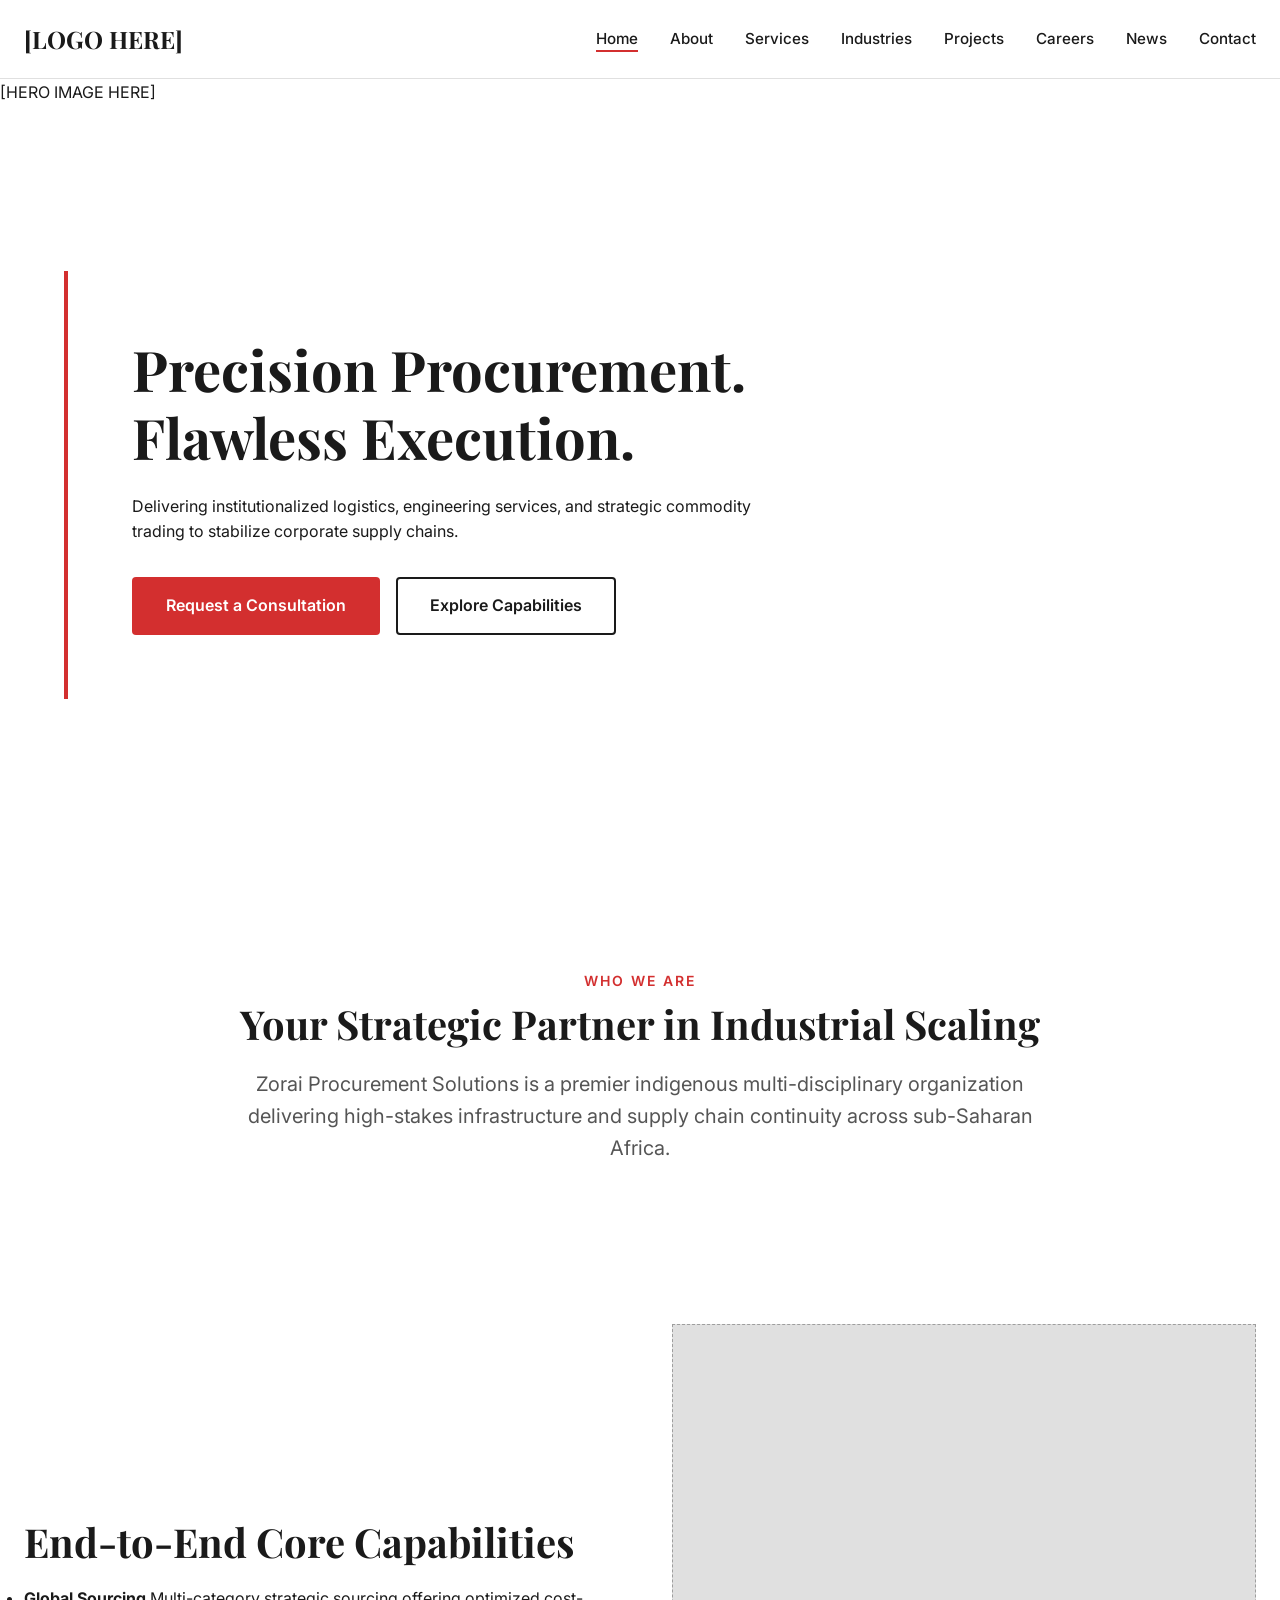
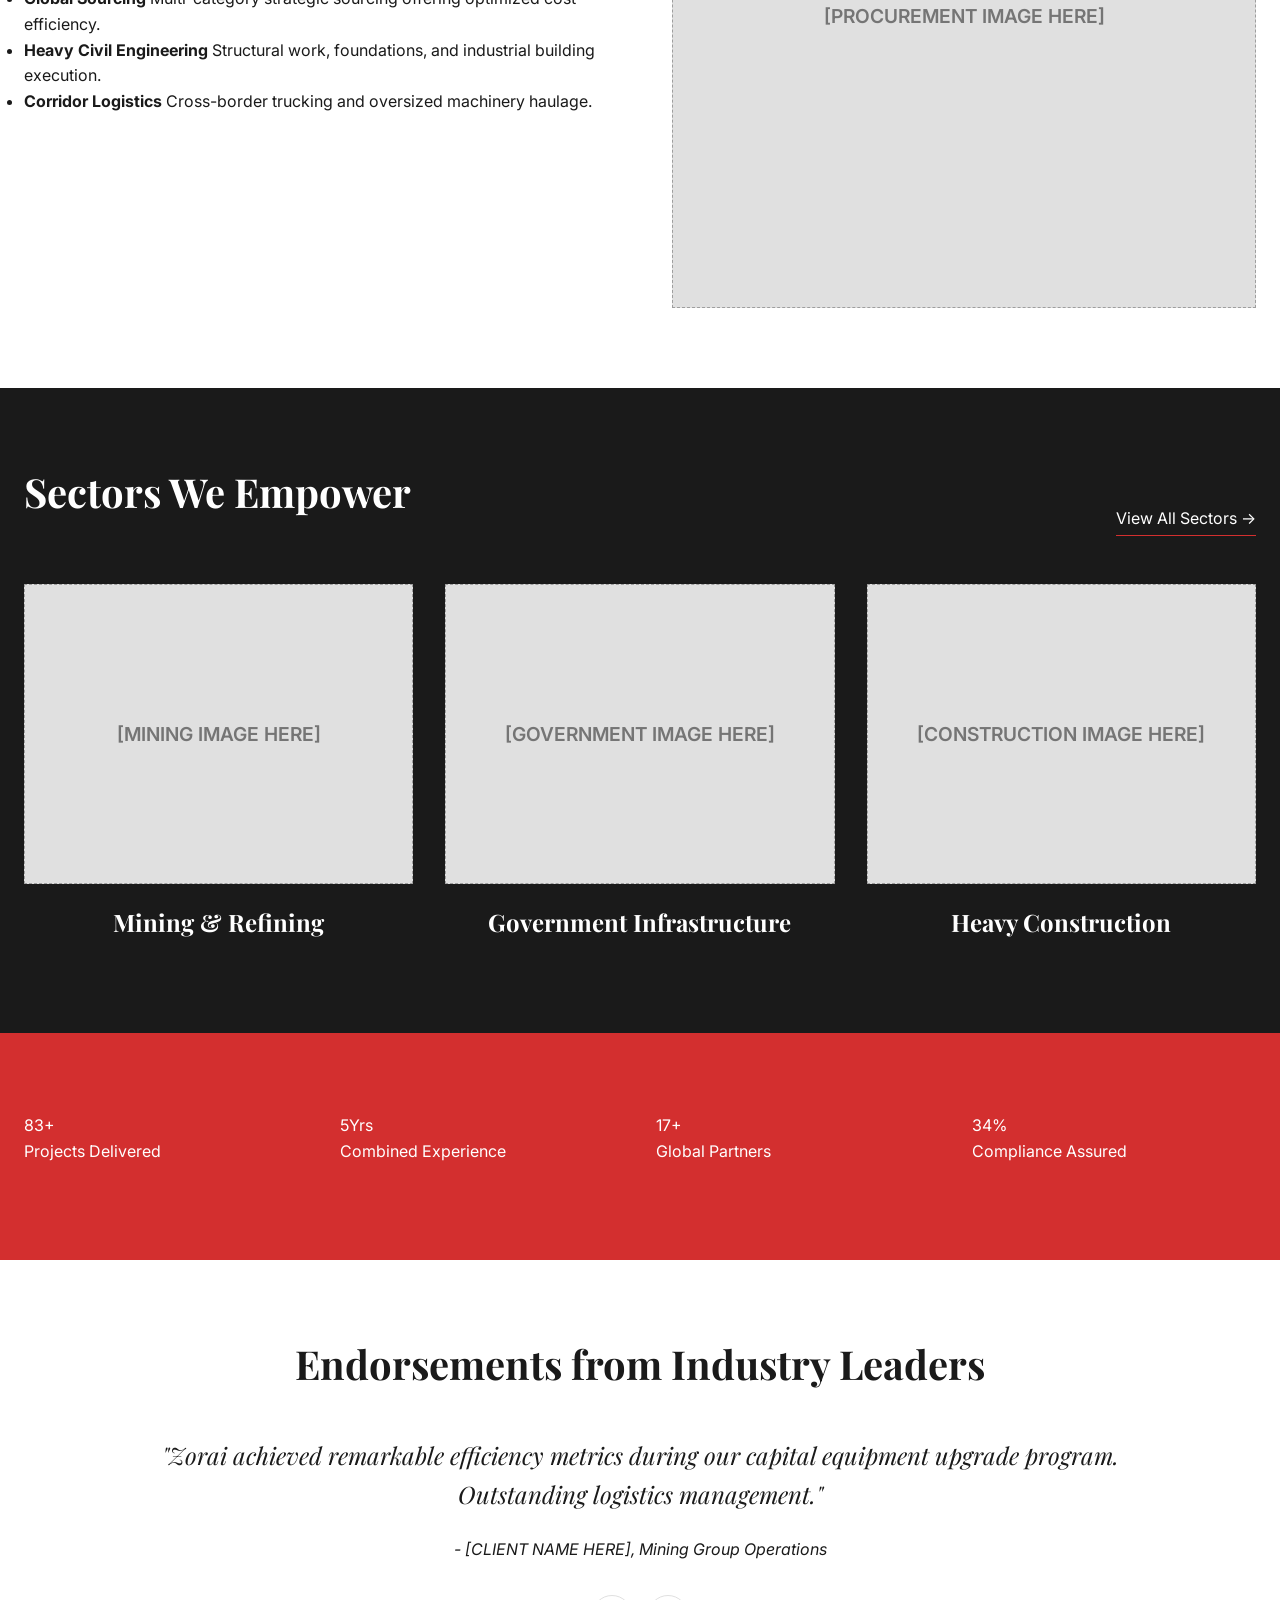
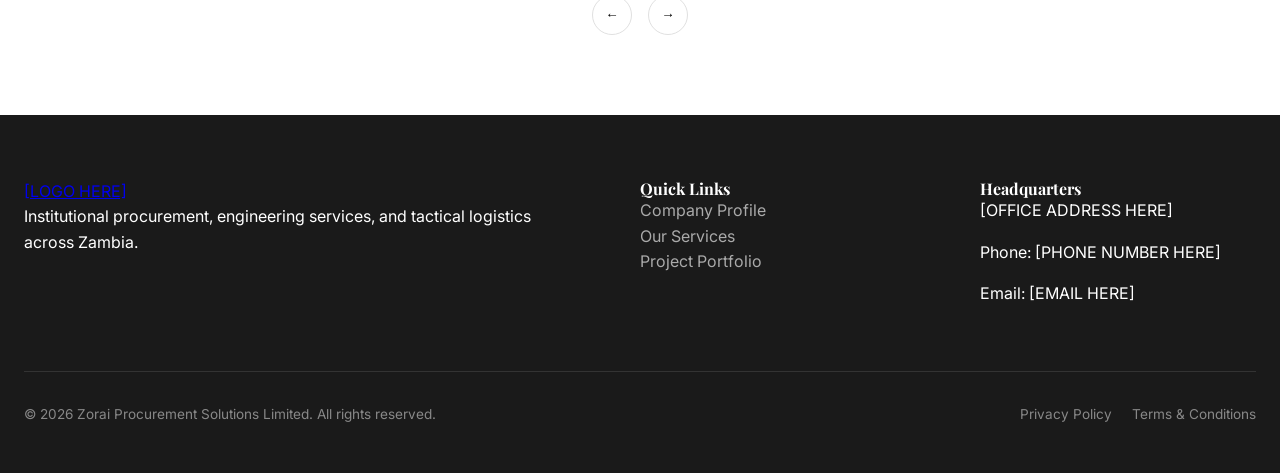
==== index.html @ aeab7879 "Add files via upload" ====
<!DOCTYPE html>
<html lang="en">
<head>
    <meta charset="UTF-8">
    <meta name="viewport" content="width=device-width, initial-scale=1.0">
    <title>Home | Zorai Procurement Solutions Limited</title>
    <meta name="description" content="Premium procurement, engineering, and logistics solutions across Zambia.">
    <link rel="preconnect" href="https://fonts.googleapis.com">
    <link rel="preconnect" href="https://fonts.gstatic.com" crossorigin>
    <link href="https://fonts.googleapis.com/css2?family=Playfair+Display:wght@600;700&family=Inter:wght@300;400;500;600&display=swap" rel="stylesheet">
    <link rel="stylesheet" href="css/style.css">
    <link rel="stylesheet" href="css/animations.css">
    <link rel="stylesheet" href="css/responsive.css">
</head>
<body>
    <header class="site-header" id="header">
        <div class="nav-container">
            <a href="index.html" class="logo">[LOGO HERE]</a>
            <button class="mobile-toggle" aria-label="Toggle Menu">
                <span class="hamburger"></span>
            </button>
            <nav class="main-nav">
                <ul>
                    <li><a href="index.html" class="active">Home</a></li>
                    <li><a href="about.html">About</a></li>
                    <li><a href="services.html">Services</a></li>
                    <li><a href="industries.html">Industries</a></li>
                    <li><a href="projects.html">Projects</a></li>
                    <li><a href="careers.html">Careers</a></li>
                    <li><a href="news.html">News</a></li>
                    <li><a href="contact.html">Contact</a></li>
                </ul>
            </nav>
        </div>
    </header>

    <main>
        <section class="hero-immersive">
            <div class="hero-bg-placeholder">[HERO IMAGE HERE]</div>
            <div class="hero-content reveal-fade-up">
                <h1>Precision Procurement.<br>Flawless Execution.</h1>
                <p>Delivering institutionalized logistics, engineering services, and strategic commodity trading to stabilize corporate supply chains.</p>
                <div class="cta-group">
                    <a href="contact.html" class="btn btn-primary">Request a Consultation</a>
                    <a href="services.html" class="btn btn-outline">Explore Capabilities</a>
                </div>
            </div>
        </section>

        <section class="intro-scrolling">
            <div class="container text-center reveal-fade-up">
                <span class="eyebrow">Who We Are</span>
                <h2>Your Strategic Partner in Industrial Scaling</h2>
                <p class="lead-text">Zorai Procurement Solutions is a premier indigenous multi-disciplinary organization delivering high-stakes infrastructure and supply chain continuity across sub-Saharan Africa.</p>
            </div>
        </section>

        <section class="core-capabilities">
            <div class="container">
                <div class="split-layout align-center reveal-slide-left">
                    <div class="split-text">
                        <h2>End-to-End Core Capabilities</h2>
                        <ul class="capability-list">
                            <li>
                                <strong>Global Sourcing</strong>
                                <span>Multi-category strategic sourcing offering optimized cost-efficiency.</span>
                            </li>
                            <li>
                                <strong>Heavy Civil Engineering</strong>
                                <span>Structural work, foundations, and industrial building execution.</span>
                            </li>
                            <li>
                                <strong>Corridor Logistics</strong>
                                <span>Cross-border trucking and oversized machinery haulage.</span>
                            </li>
                        </ul>
                    </div>
                    <div class="split-visual">
                        <div class="image-placeholder aspect-square">[PROCUREMENT IMAGE HERE]</div>
                    </div>
                </div>
            </div>
        </section>

        <section class="industries-showcase bg-dark text-light">
            <div class="container reveal-fade-up">
                <div class="header-split">
                    <h2>Sectors We Empower</h2>
                    <a href="industries.html" class="link-arrow">View All Sectors →</a>
                </div>
                <div class="grid-3">
                    <div class="industry-panel">
                        <div class="image-placeholder">[MINING IMAGE HERE]</div>
                        <h3>Mining & Refining</h3>
                    </div>
                    <div class="industry-panel">
                        <div class="image-placeholder">[GOVERNMENT IMAGE HERE]</div>
                        <h3>Government Infrastructure</h3>
                    </div>
                    <div class="industry-panel">
                        <div class="image-placeholder">[CONSTRUCTION IMAGE HERE]</div>
                        <h3>Heavy Construction</h3>
                    </div>
                </div>
            </div>
        </section>

        <section class="stats-counter bg-accent text-light">
            <div class="container">
                <div class="grid-4" id="counter-wrap">
                    <div class="stat-item">
                        <span class="count" data-target="250">0</span><span class="suffix">+</span>
                        <p>Projects Delivered</p>
                    </div>
                    <div class="stat-item">
                        <span class="count" data-target="15">0</span><span class="suffix">Yrs</span>
                        <p>Combined Experience</p>
                    </div>
                    <div class="stat-item">
                        <span class="count" data-target="50">0</span><span class="suffix">+</span>
                        <p>Global Partners</p>
                    </div>
                    <div class="stat-item">
                        <span class="count" data-target="100">0</span><span class="suffix">%</span>
                        <p>Compliance Assured</p>
                    </div>
                </div>
            </div>
        </section>

        <section class="testimonials">
            <div class="container reveal-fade-up">
                <h2 class="text-center">Endorsements from Industry Leaders</h2>
                <div class="slider-container" id="testimonial-slider">
                    <div class="slider-track">
                        <div class="slide">
                            <blockquote>"Zorai achieved remarkable efficiency metrics during our capital equipment upgrade program. Outstanding logistics management."</blockquote>
                            <cite>- [CLIENT NAME HERE], Mining Group Operations</cite>
                        </div>
                        <div class="slide">
                            <blockquote>"Execution risk is critical in public tenders. Zorai demonstrated strict compliance transparency and met tough civil milestones."</blockquote>
                            <cite>- [CLIENT NAME HERE], Provincial Project Management</cite>
                        </div>
                    </div>
                    <div class="slider-controls">
                        <button class="prev-slide" aria-label="Previous">←</button>
                        <button class="next-slide" aria-label="Next">→</button>
                    </div>
                </div>
            </div>
        </section>
    </main>

    <footer class="site-footer bg-dark text-light">
        <div class="container">
            <div class="footer-grid">
                <div class="footer-brand">
                    <a href="index.html" class="logo-footer">[LOGO HERE]</a>
                    <p>Institutional procurement, engineering services, and tactical logistics across Zambia.</p>
                </div>
                <div class="footer-links">
                    <h4>Quick Links</h4>
                    <ul>
                        <li><a href="about.html">Company Profile</a></li>
                        <li><a href="services.html">Our Services</a></li>
                        <li><a href="projects.html">Project Portfolio</a></li>
                    </ul>
                </div>
                <div class="footer-contact">
                    <h4>Headquarters</h4>
                    <p>[OFFICE ADDRESS HERE]</p>
                    <p>Phone: [PHONE NUMBER HERE]</p>
                    <p>Email: [EMAIL HERE]</p>
                </div>
            </div>
            <div class="footer-bottom">
                <p>&copy; 2026 Zorai Procurement Solutions Limited. All rights reserved.</p>
                <div class="legal-links">
                    <a href="privacy.html">Privacy Policy</a>
                    <a href="terms.html">Terms & Conditions</a>
                </div>
            </div>
        </div>
    </footer>

    <script src="js/main.js"></script>
    <script src="js/navigation.js"></script>
    <script src="js/animations.js"></script>
    <script src="js/sliders.js"></script>
</body>
</html>
---- css/style.css ----
/* Core Styling Architecture */
:root {
    --color-primary-red: #D32F2F;
    --color-dark-charcoal: #1A1A1A;
    --color-white: #FFFFFF;
    --color-light-gray: #F5F5F5;
    --color-border: #E0E0E0;
    --font-heading: 'Playfair Display', serif;
    --font-body: 'Inter', sans-serif;
    --spacing-sm: 1rem;
    --spacing-md: 2.5rem;
    --spacing-lg: 5rem;
    --border-radius: 4px;
}

* {
    box-sizing: border-box;
    margin: 0;
    padding: 0;
}

body {
    font-family: var(--font-body);
    color: var(--color-dark-charcoal);
    line-height: 1.6;
    background-color: var(--color-white);
    overflow-x: hidden;
}

/* Typography */
h1, h2, h3, h4, h5 { font-family: var(--font-heading); font-weight: 700; line-height: 1.2; }
h1 { font-size: 3.5rem; margin-bottom: 1.5rem; }
h2 { font-size: 2.5rem; margin-bottom: 1.25rem; }
h3 { font-size: 1.5rem; margin-bottom: 1rem; }
p { margin-bottom: 1rem; }
.lead-text { font-size: 1.25rem; color: #555; max-width: 800px; margin: 0 auto; }
.eyebrow { display: block; font-size: 0.875rem; text-transform: uppercase; letter-spacing: 2px; color: var(--color-primary-red); margin-bottom: 0.5rem; font-weight: 600; }

/* Layout & Containers */
.container { width: 100%; max-width: 1280px; margin: 0 auto; padding: 0 24px; }
.text-center { text-align: center; }
.bg-dark { background-color: var(--color-dark-charcoal); color: var(--color-white); }
.bg-light { background-color: var(--color-light-gray); }
.bg-accent { background-color: var(--color-primary-red); color: var(--color-white); }
.text-light { color: var(--color-white); }

/* Components */
.btn { display: inline-block; padding: 14px 32px; font-weight: 600; text-decoration: none; border-radius: var(--border-radius); transition: all 0.3s ease; cursor: pointer; border: 2px solid transparent; }
.btn-primary { background-color: var(--color-primary-red); color: var(--color-white); }
.btn-primary:hover { background-color: #B71C1C; }
.btn-outline { border-color: var(--color-dark-charcoal); color: var(--color-dark-charcoal); }
.btn-outline:hover { background-color: var(--color-dark-charcoal); color: var(--color-white); }

/* Image Placeholders */
.image-placeholder { background-color: #E0E0E0; display: flex; align-items: center; justify-content: center; color: #757575; font-weight: 600; font-size: 1.2rem; border: 1px dashed #9E9E9E; width: 100%; height: 100%; min-height: 300px; }
.image-placeholder.aspect-square { aspect-ratio: 1/1; }
.image-placeholder.portrait { aspect-ratio: 3/4; }
.image-placeholder.landscape { aspect-ratio: 16/9; }
.image-placeholder.map { min-height: 400px; }

/* Header & Nav */
.site-header { position: fixed; top: 0; width: 100%; background: rgba(255, 255, 255, 0.95); backdrop-filter: blur(10px); border-bottom: 1px solid var(--color-border); z-index: 1000; transition: transform 0.3s ease, padding 0.3s ease; padding: 20px 0; }
.site-header.scrolled { padding: 10px 0; box-shadow: 0 4px 20px rgba(0,0,0,0.05); }
.nav-container { display: flex; justify-content: space-between; align-items: center; max-width: 1400px; margin: 0 auto; padding: 0 24px; }
.logo { font-family: var(--font-heading); font-weight: 700; font-size: 1.5rem; text-decoration: none; color: var(--color-dark-charcoal); }
.main-nav ul { list-style: none; display: flex; gap: 2rem; }
.main-nav a { text-decoration: none; color: var(--color-dark-charcoal); font-weight: 500; font-size: 0.95rem; transition: color 0.3s; position: relative; }
.main-nav a::after { content: ''; position: absolute; bottom: -4px; left: 0; width: 0%; height: 2px; background: var(--color-primary-red); transition: width 0.3s; }
.main-nav a:hover::after, .main-nav a.active::after { width: 100%; }

/* Mobile Menu Toggle */
.mobile-toggle { display: none; background: none; border: none; cursor: pointer; width: 30px; height: 20px; position: relative; z-index: 1001; }
.hamburger, .hamburger::before, .hamburger::after { display: block; width: 100%; height: 2px; background: var(--color-dark-charcoal); position: absolute; transition: 0.3s; }
.hamburger::before { content: ''; top: -8px; }
.hamburger::after { content: ''; bottom: -8px; }

/* Sections */
main { padding-top: 80px; }
section { padding: var(--spacing-lg) 0; }
.page-header { background: var(--color-light-gray); padding: 8rem 0 4rem; border-bottom: 1px solid var(--color-border); }

/* Hero Immersive */
.hero-immersive { position: relative; height: 90vh; display: flex; align-items: center; padding: 0 5%; overflow: hidden; }
.hero-bg-placeholder { position: absolute; top: 0; left: 0; width: 100%; height: 100%; z-index: -1; }
.hero-content { max-width: 800px; background: rgba(255, 255, 255, 0.95); padding: 4rem; border-left: 4px solid var(--color-primary-red); }
.cta-group { display: flex; gap: 1rem; margin-top: 2rem; }

/* Grids & Layouts */
.split-layout { display: grid; grid-template-columns: 1fr 1fr; gap: 4rem; }
.split-layout.align-center { align-items: center; }
.split-layout.reverse .split-visual { order: -1; }
.grid-3 { display: grid; grid-template-columns: repeat(3, 1fr); gap: 2rem; }
.grid-4 { display: grid; grid-template-columns: repeat(4, 1fr); gap: 2rem; }
.grid-2 { display: grid; grid-template-columns: repeat(2, 1fr); gap: 2rem; }

/* Block Alternate for Services */
.block-alternate { border-bottom: 1px solid var(--color-border); }
.check-list { list-style: none; margin-top: 1.5rem; }
.check-list li { margin-bottom: 0.75rem; padding-left: 1.5rem; position: relative; }
.check-list li::before { content: '→'; position: absolute; left: 0; color: var(--color-primary-red); font-weight: bold; }

/* Industry Showcase */
.industry-panel { text-align: center; }
.industry-panel .image-placeholder { height: 250px; margin-bottom: 1.5rem; }
.header-split { display: flex; justify-content: space-between; align-items: flex-end; margin-bottom: 3rem; }
.link-arrow { color: var(--color-white); text-decoration: none; border-bottom: 1px solid var(--color-primary-red); padding-bottom: 4px; transition: 0.3s; }

/* Full Width Industries */
.industry-full-width { padding: 0; }
.industry-block { display: grid; grid-template-columns: 1fr 1fr; min-height: 50vh; }
.industry-block.reverse .ind-content { order: -1; }
.ind-content { padding: 5rem 10%; display: flex; flex-direction: column; justify-content: center; }

/* Projects Portfolio */
.project-card { border: 1px solid var(--color-border); background: var(--color-white); transition: transform 0.3s; }
.project-card:hover { transform: translateY(-10px); }
.project-info { padding: 2rem; }
.project-meta { list-style: none; font-size: 0.9rem; color: #666; margin-bottom: 1rem; padding-bottom: 1rem; border-bottom: 1px solid var(--color-border); }
.category { font-size: 0.75rem; text-transform: uppercase; letter-spacing: 1px; color: var(--color-primary-red); font-weight: 700; }

/* News & Careers */
.news-card { background: var(--color-light-gray); }
.news-content { padding: 2rem; }
.news-content .date { font-size: 0.85rem; color: #777; margin-bottom: 0.5rem; display: block; }
.read-more { color: var(--color-primary-red); font-weight: 600; text-decoration: none; }
.job-card { background: var(--color-white); border: 1px solid var(--color-border); padding: 2rem; margin-bottom: 1rem; display: flex; justify-content: space-between; align-items: center; }

/* Forms */
.custom-form { background: var(--color-white); padding: 3rem; border-top: 4px solid var(--color-primary-red); box-shadow: 0 10px 30px rgba(0,0,0,0.05); }
.form-group { margin-bottom: 1.5rem; }
.form-group label { display: block; margin-bottom: 0.5rem; font-weight: 600; font-size: 0.9rem; }
.form-group input, .form-group select, .form-group textarea { width: 100%; padding: 12px; border: 1px solid var(--color-border); border-radius: var(--border-radius); font-family: var(--font-body); }
.form-group input:focus, .form-group textarea:focus { outline: none; border-color: var(--color-primary-red); }
.error-msg { color: var(--color-primary-red); font-size: 0.8rem; display: none; margin-top: 4px; }
.form-group.invalid .error-msg { display: block; }
.form-group.invalid input { border-color: var(--color-primary-red); }

/* Footer */
.site-footer { padding: 4rem 0 2rem; }
.footer-grid { display: grid; grid-template-columns: 2fr 1fr 1fr; gap: 4rem; margin-bottom: 3rem; }
.footer-links ul { list-style: none; }
.footer-links a { color: #AAA; text-decoration: none; transition: 0.3s; }
.footer-links a:hover { color: var(--color-white); }
.footer-bottom { border-top: 1px solid #333; padding-top: 2rem; display: flex; justify-content: space-between; font-size: 0.85rem; color: #888; }
.legal-links a { color: #888; text-decoration: none; margin-left: 1rem; }
---- css/animations.css ----
/* Scroll Reveal Classes */
.reveal-fade-up { opacity: 0; transform: translateY(40px); transition: all 0.8s cubic-bezier(0.25, 1, 0.5, 1); }
.reveal-slide-left { opacity: 0; transform: translateX(-40px); transition: all 0.8s cubic-bezier(0.25, 1, 0.5, 1); }
.reveal-slide-right { opacity: 0; transform: translateX(40px); transition: all 0.8s cubic-bezier(0.25, 1, 0.5, 1); }

.revealed { opacity: 1; transform: translate(0, 0); }

/* Timeline Interaction */
.timeline { position: relative; max-width: 800px; margin: 3rem auto 0; padding-left: 2rem; border-left: 2px solid var(--color-border); }
.timeline-item { position: relative; margin-bottom: 3rem; padding-left: 1.5rem; opacity: 0; transform: translateX(20px); transition: 0.5s ease; }
.timeline-item.revealed { opacity: 1; transform: translateX(0); }
.timeline-dot { position: absolute; left: -39px; top: 0; width: 14px; height: 14px; background: var(--color-primary-red); border-radius: 50%; box-shadow: 0 0 0 4px var(--color-light-gray); }

/* Sliders */
.slider-container { position: relative; overflow: hidden; margin-top: 3rem; }
.slider-track { display: flex; transition: transform 0.5s ease; }
.slide { min-width: 100%; padding: 0 10%; text-align: center; }
.slide blockquote { font-size: 1.5rem; font-family: var(--font-heading); font-style: italic; margin-bottom: 1.5rem; }
.slider-controls { display: flex; justify-content: center; gap: 1rem; margin-top: 2rem; }
.slider-controls button { width: 40px; height: 40px; border: 1px solid var(--color-border); background: var(--color-white); cursor: pointer; border-radius: 50%; transition: 0.3s; }
.slider-controls button:hover { background: var(--color-primary-red); color: white; border-color: var(--color-primary-red); }
---- css/responsive.css ----
@media (max-width: 1024px) {
    .split-layout { gap: 2rem; }
    .hero-content { padding: 2.5rem; }
    .industry-block { grid-template-columns: 1fr; }
    .industry-block.reverse .ind-content { order: 0; }
}

@media (max-width: 768px) {
    /* Navigation Override */
    .mobile-toggle { display: block; }
    .main-nav { position: fixed; top: 0; right: -100%; width: 300px; height: 100vh; background: var(--color-dark-charcoal); padding: 80px 2rem 2rem; transition: right 0.3s ease; }
    .main-nav.open { right: 0; box-shadow: -5px 0 30px rgba(0,0,0,0.2); }
    .main-nav ul { flex-direction: column; gap: 1.5rem; }
    .main-nav a { color: var(--color-white); font-size: 1.2rem; }
    
    /* Layout Overrides */
    .split-layout { grid-template-columns: 1fr; }
    .split-layout.reverse .split-visual { order: 0; }
    .grid-4, .grid-3, .grid-2 { grid-template-columns: 1fr; }
    
    .hero-immersive { padding: 0 1rem; }
    .hero-content { padding: 2rem; margin-top: 40px; }
    .cta-group { flex-direction: column; }
    
    .footer-grid { grid-template-columns: 1fr; gap: 2rem; }
    .footer-bottom { flex-direction: column; text-align: center; gap: 1rem; }
    
    .job-card { flex-direction: column; text-align: left; align-items: flex-start; gap: 1rem; }
}

@media (max-width: 480px) {
    h1 { font-size: 2.5rem; }
    h2 { font-size: 2rem; }
    section { padding: 3rem 0; }
    .custom-form { padding: 1.5rem; }
}
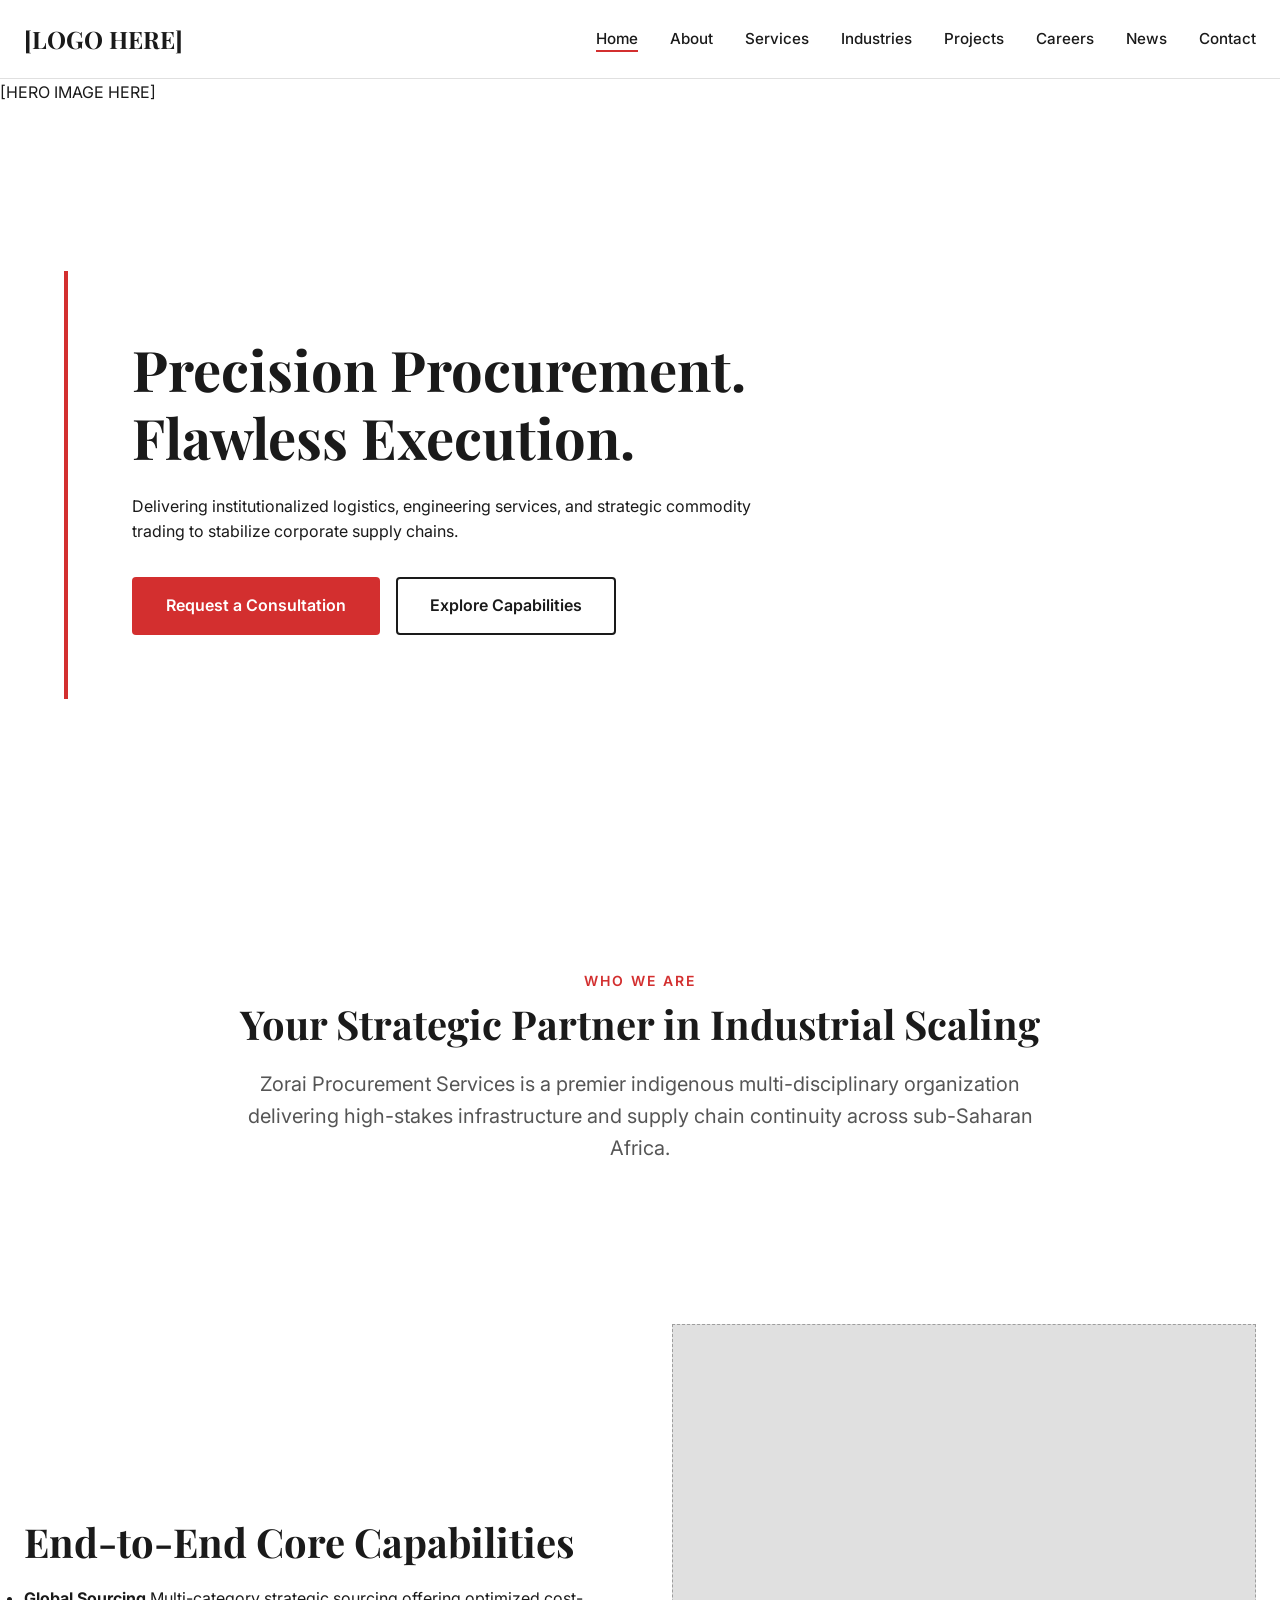
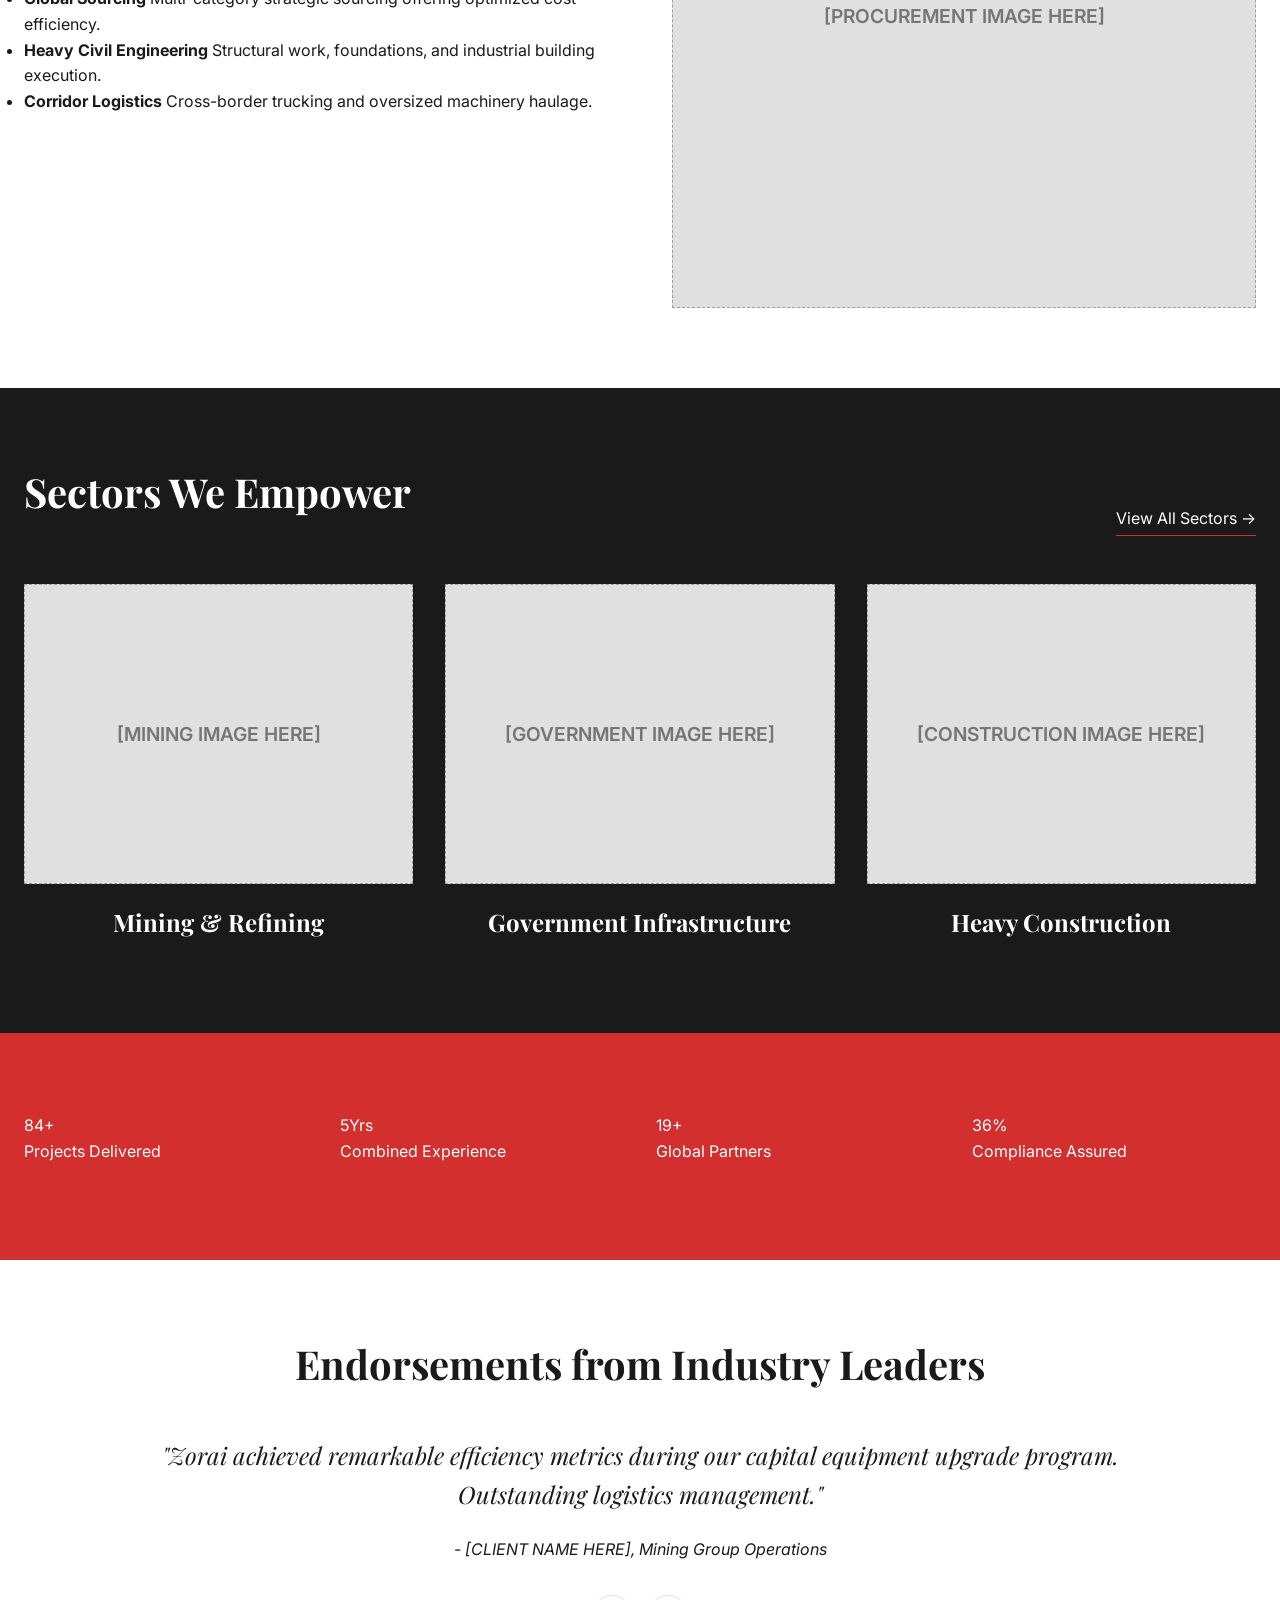
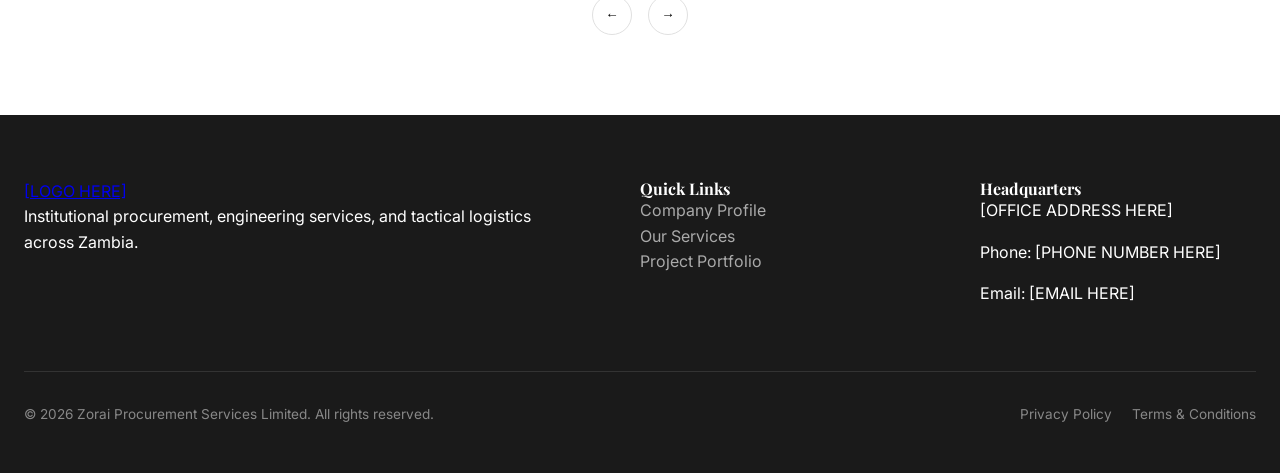
==== commit e7c5c56d: "Update index.html" ====
--- a/index.html
+++ b/index.html
@@ -3,7 +3,7 @@
 <head>
     <meta charset="UTF-8">
     <meta name="viewport" content="width=device-width, initial-scale=1.0">
-    <title>Home | Zorai Procurement Solutions Limited</title>
+    <title>Home | Zorai Procurement Services Limited</title>
     <meta name="description" content="Premium procurement, engineering, and logistics solutions across Zambia.">
     <link rel="preconnect" href="https://fonts.googleapis.com">
     <link rel="preconnect" href="https://fonts.gstatic.com" crossorigin>
@@ -51,7 +51,7 @@
             <div class="container text-center reveal-fade-up">
                 <span class="eyebrow">Who We Are</span>
                 <h2>Your Strategic Partner in Industrial Scaling</h2>
-                <p class="lead-text">Zorai Procurement Solutions is a premier indigenous multi-disciplinary organization delivering high-stakes infrastructure and supply chain continuity across sub-Saharan Africa.</p>
+                <p class="lead-text">Zorai Procurement Services is a premier indigenous multi-disciplinary organization delivering high-stakes infrastructure and supply chain continuity across sub-Saharan Africa.</p>
             </div>
         </section>
 
@@ -174,7 +174,7 @@
                 </div>
             </div>
             <div class="footer-bottom">
-                <p>&copy; 2026 Zorai Procurement Solutions Limited. All rights reserved.</p>
+                <p>&copy; 2026 Zorai Procurement Services Limited. All rights reserved.</p>
                 <div class="legal-links">
                     <a href="privacy.html">Privacy Policy</a>
                     <a href="terms.html">Terms & Conditions</a>
@@ -188,4 +188,4 @@
     <script src="js/animations.js"></script>
     <script src="js/sliders.js"></script>
 </body>
-</html>+</html>
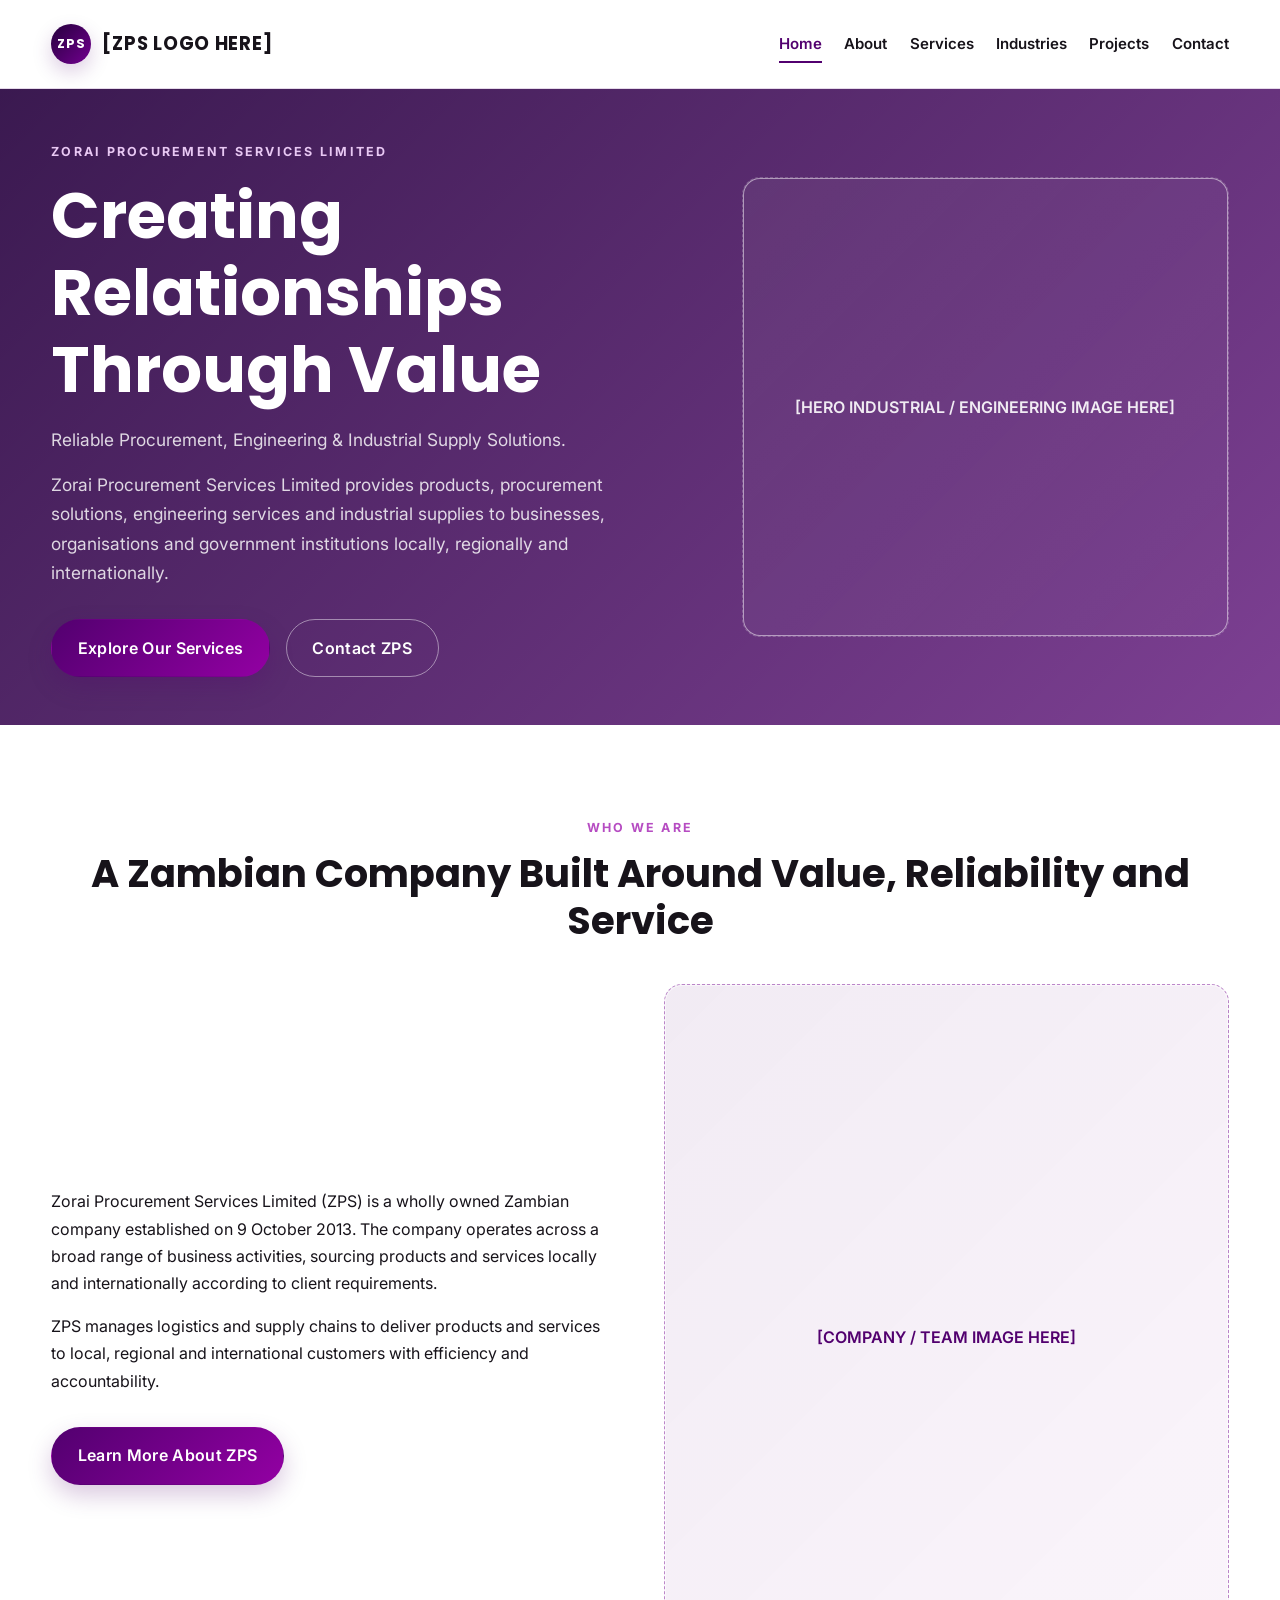
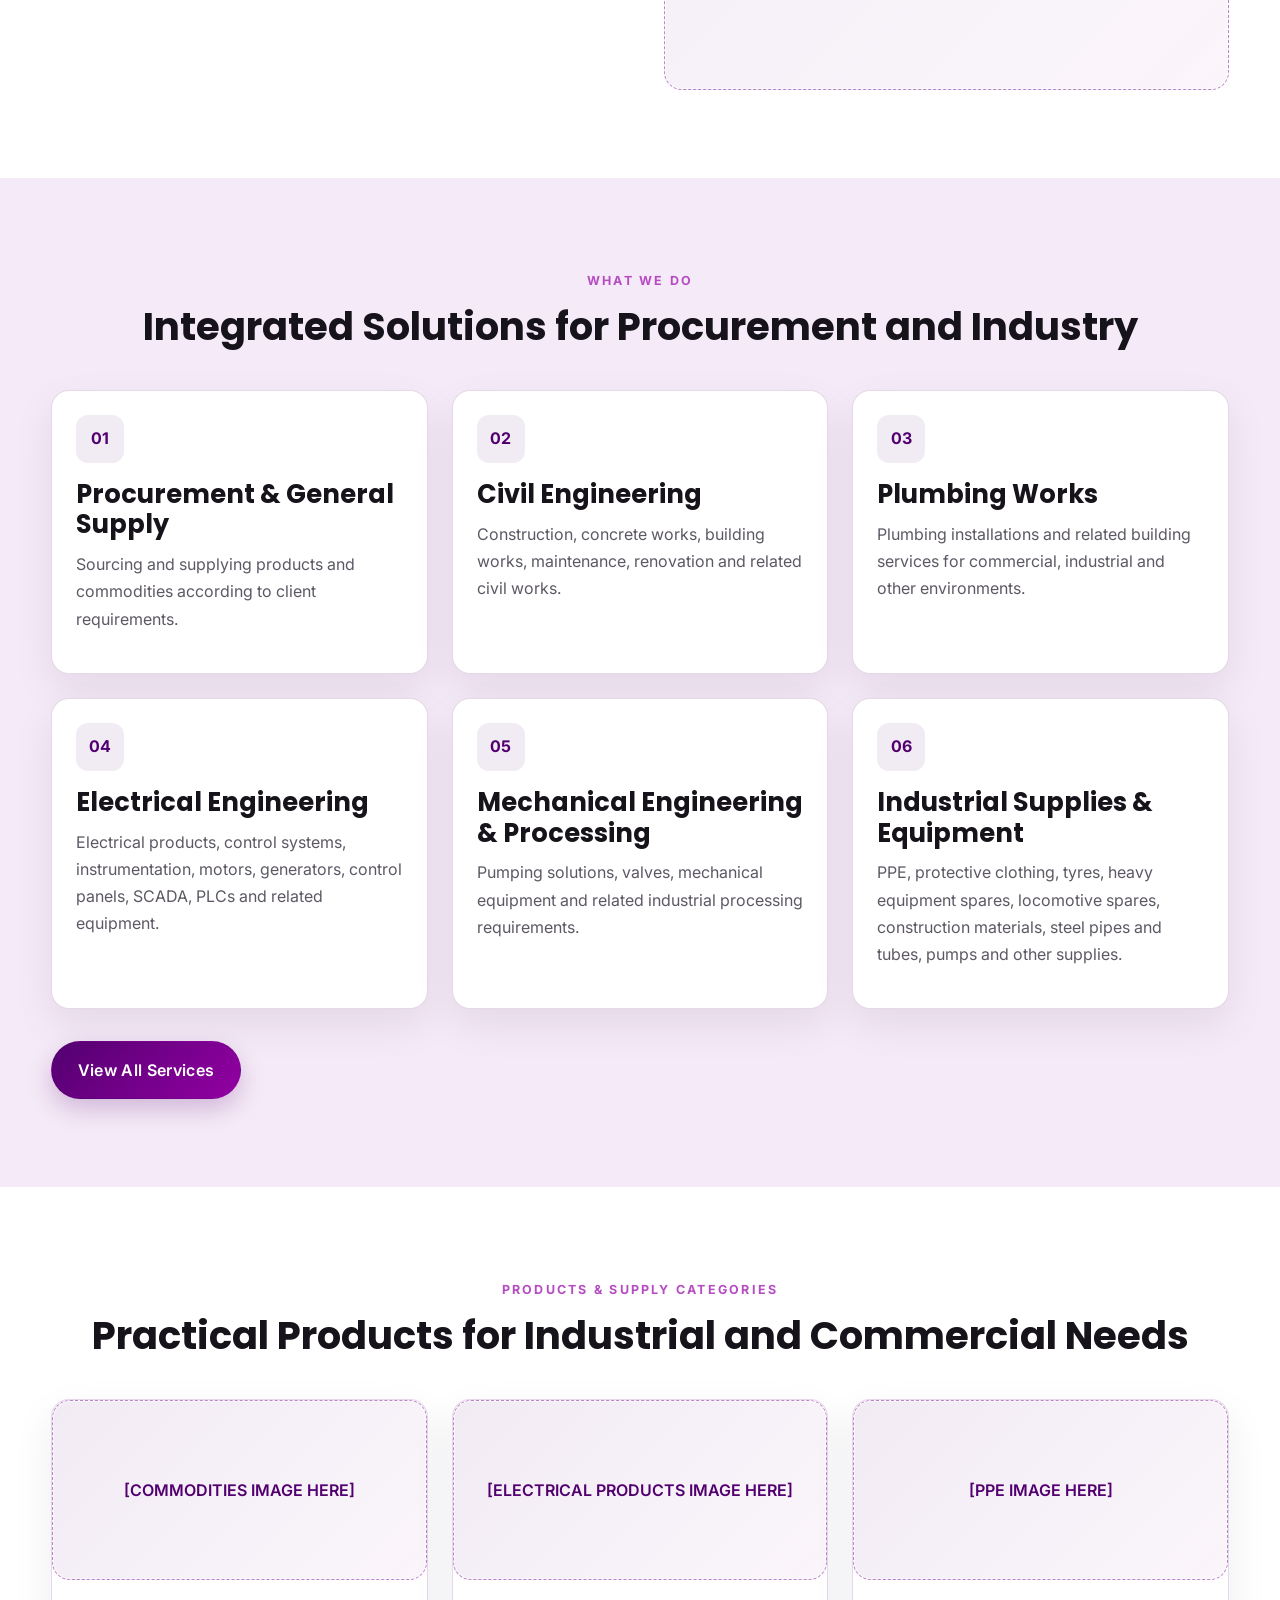
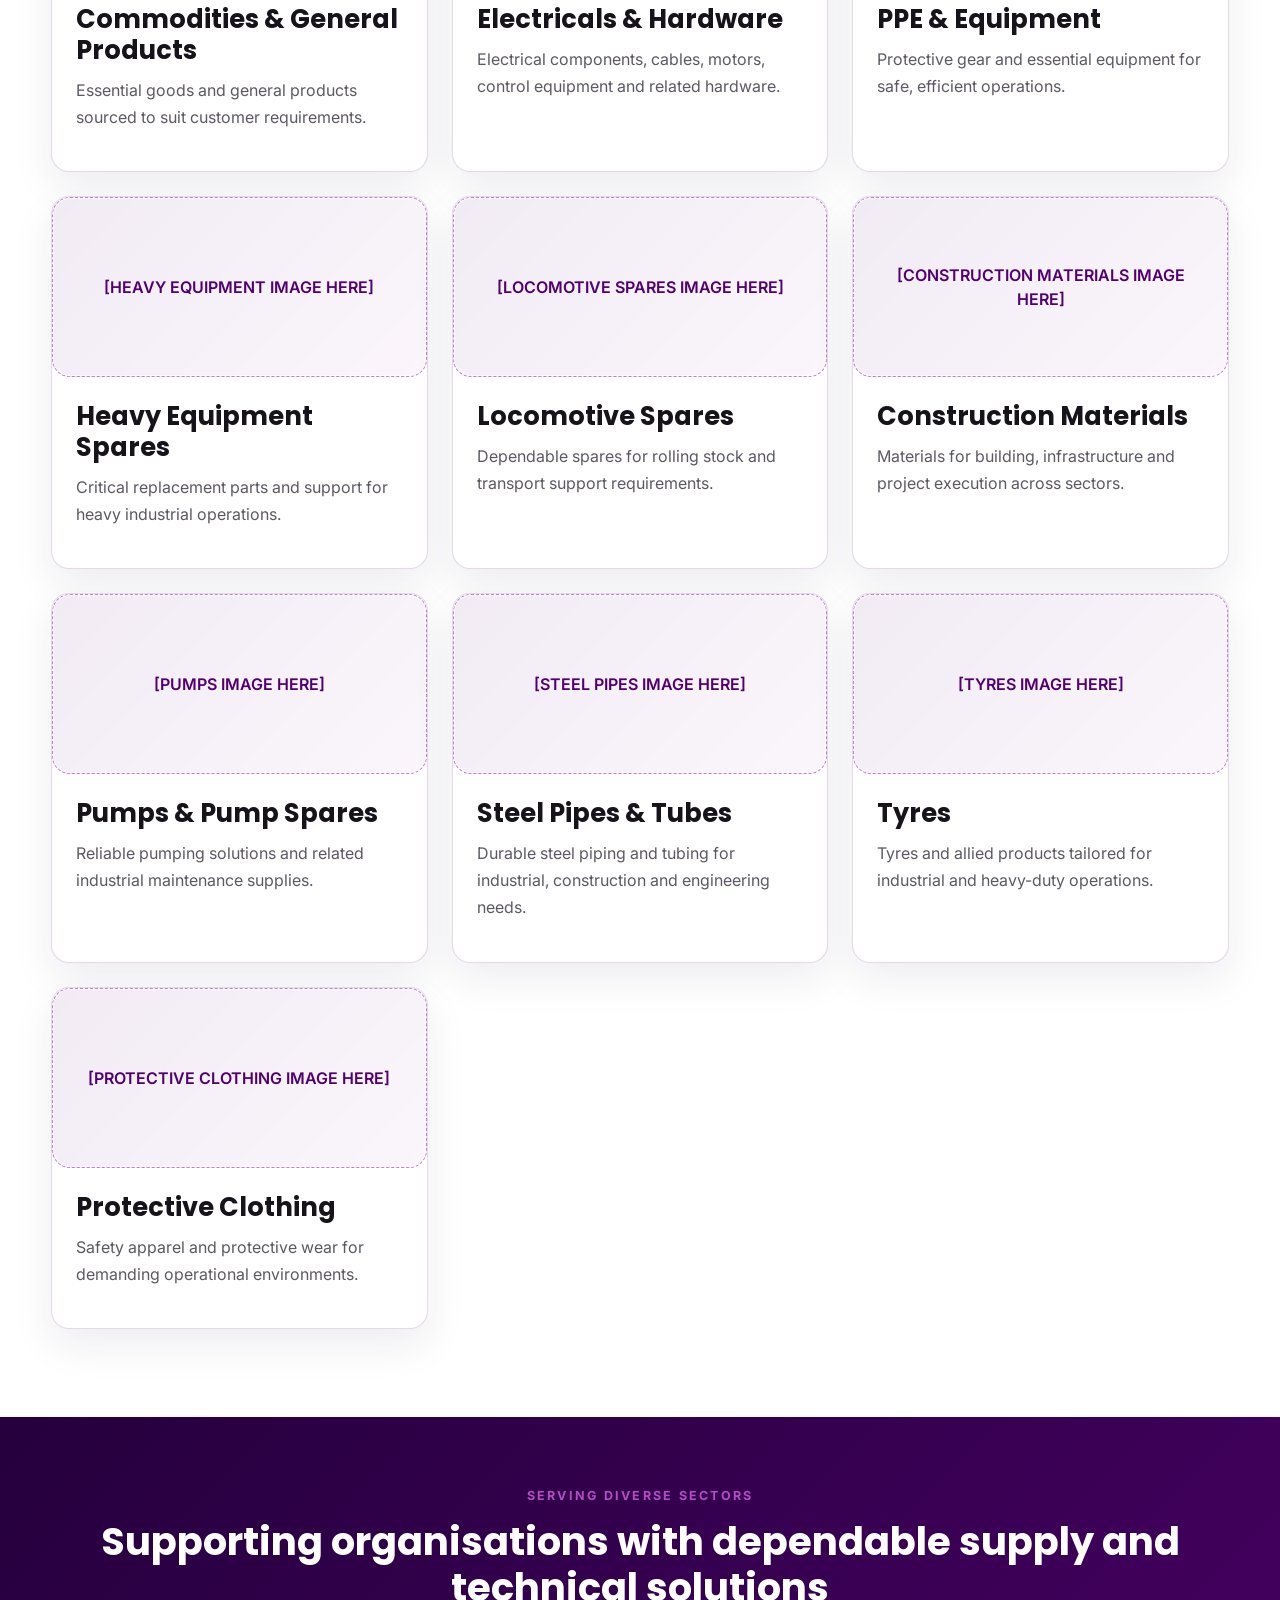
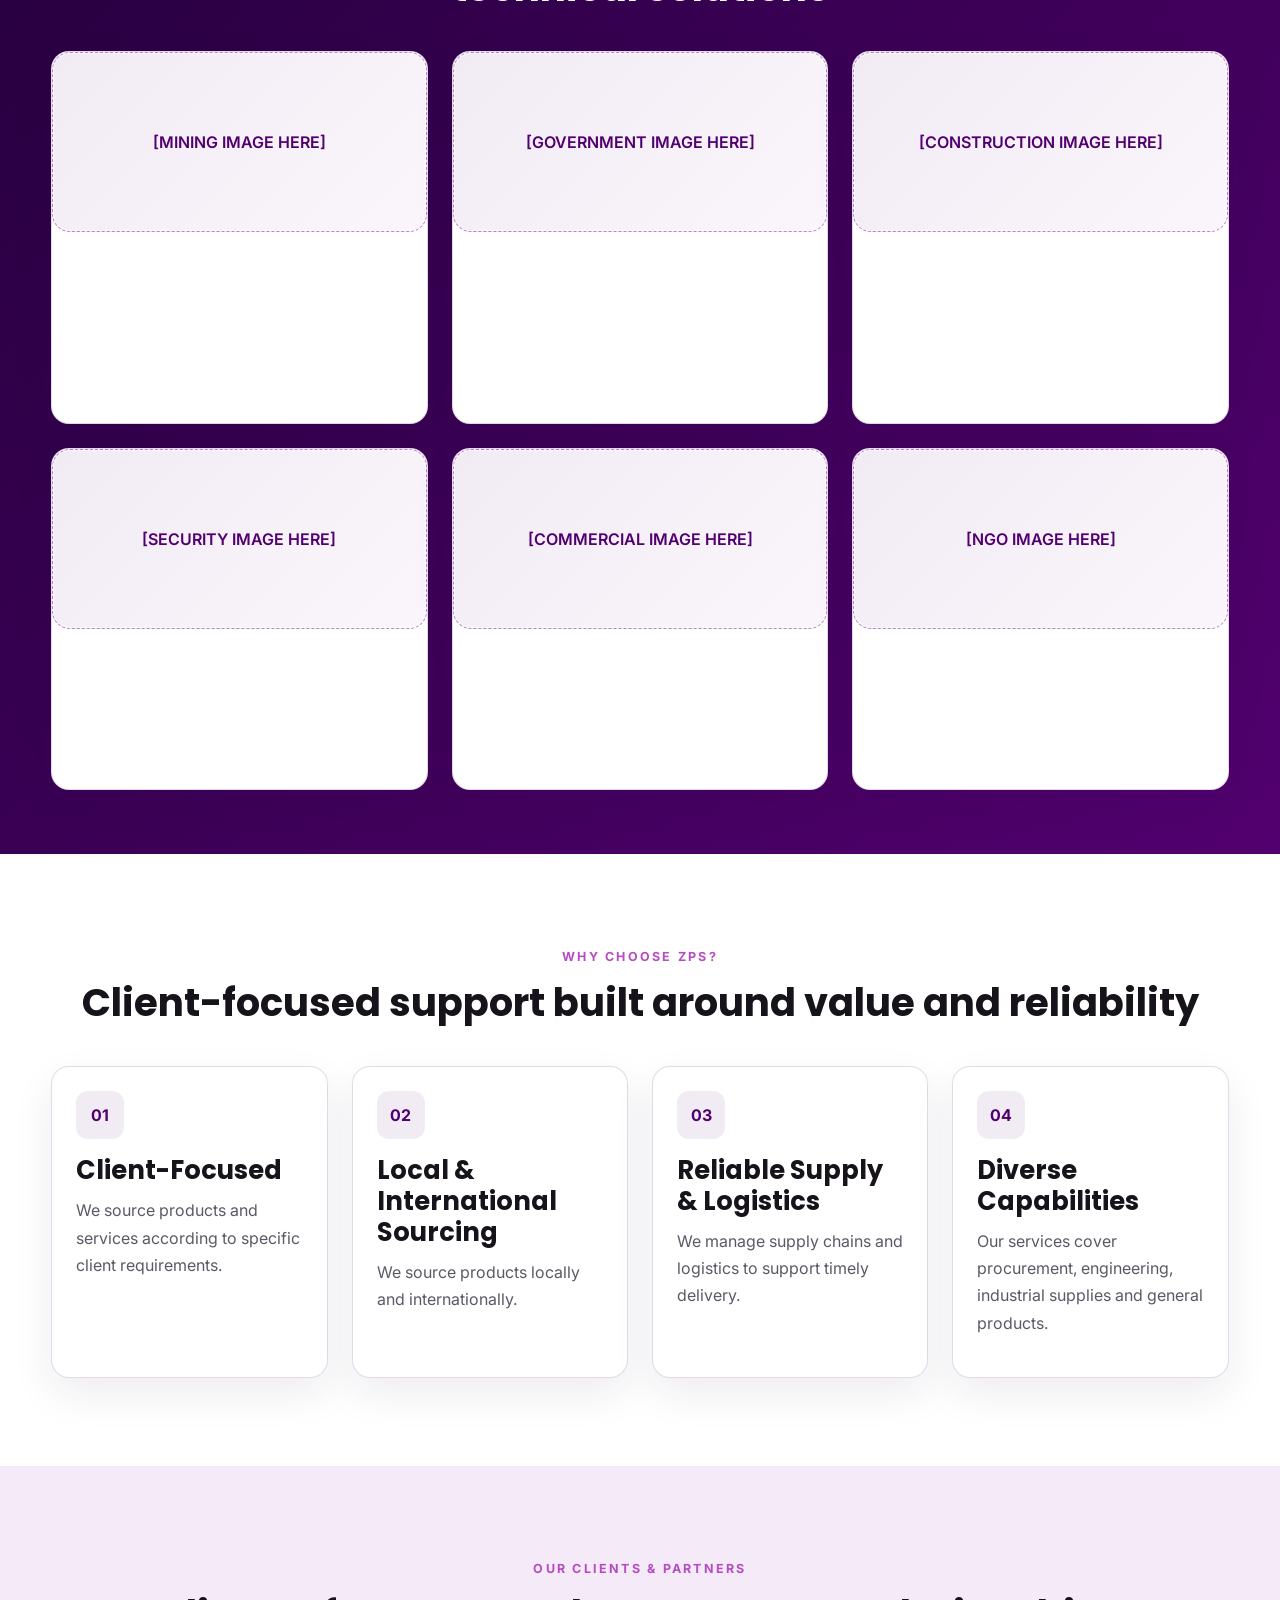
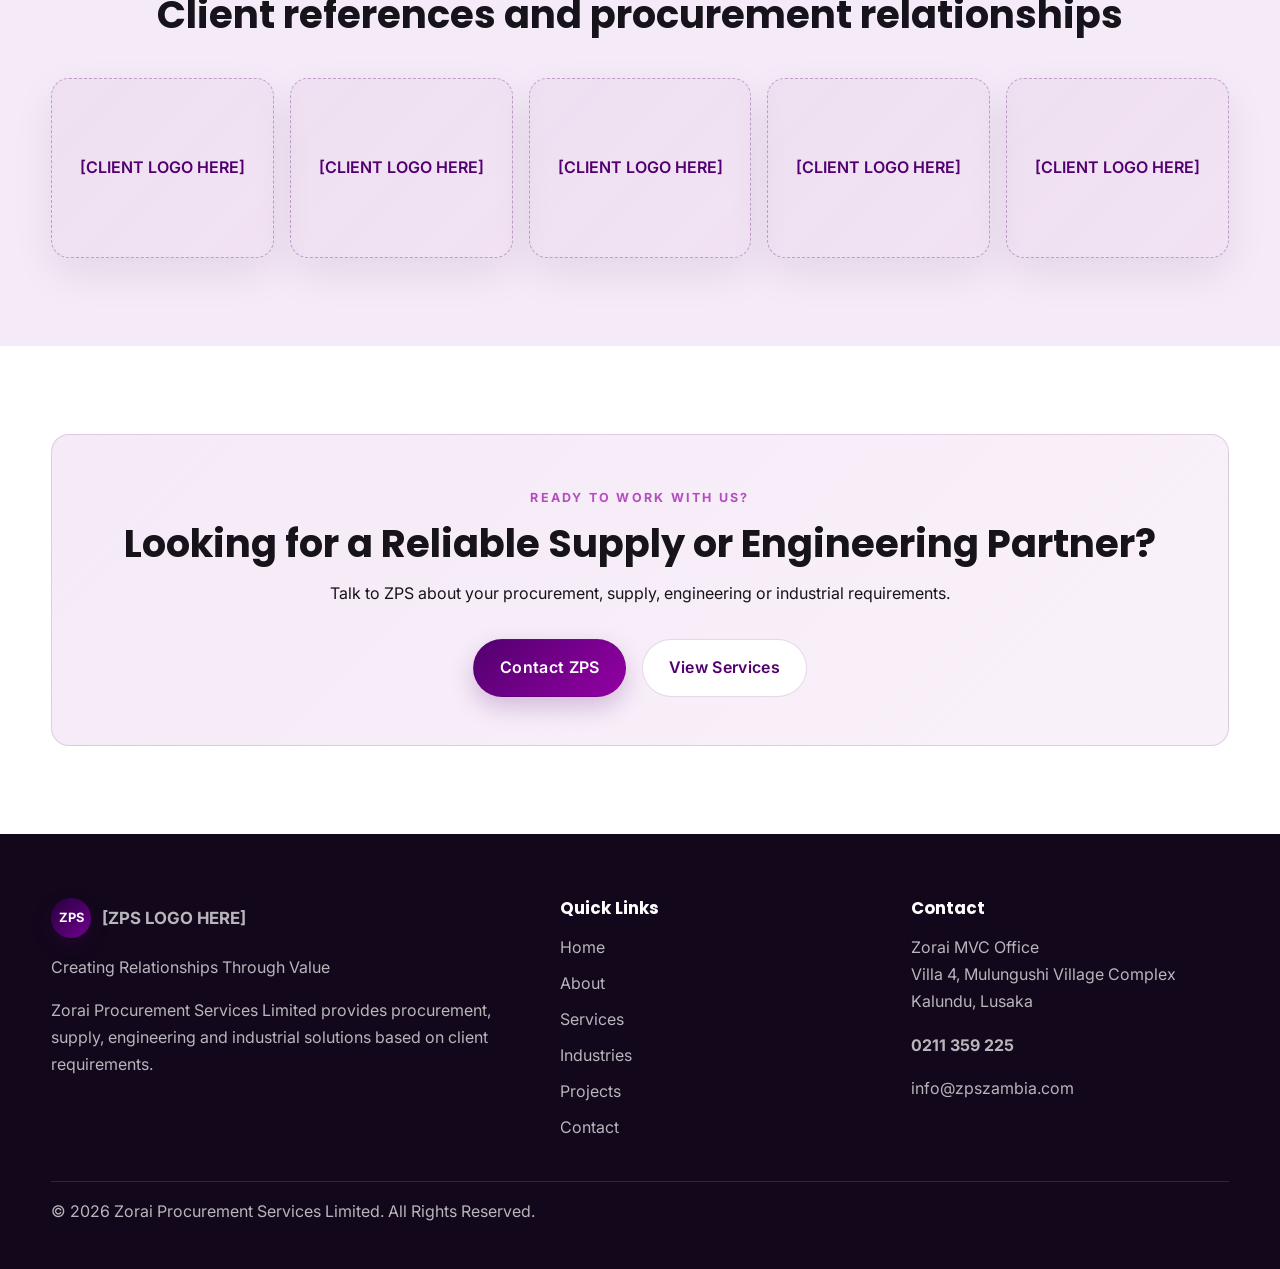
==== commit ec389c38: "Add files via upload" ====
--- a/index.html
+++ b/index.html
@@ -3,31 +3,35 @@
 <head>
     <meta charset="UTF-8">
     <meta name="viewport" content="width=device-width, initial-scale=1.0">
-    <title>Home | Zorai Procurement Services Limited</title>
-    <meta name="description" content="Premium procurement, engineering, and logistics solutions across Zambia.">
+    <title>ZPS | Zorai Procurement Services Limited</title>
+    <meta name="description" content="Zorai Procurement Services Limited provides reliable procurement, engineering, industrial supply and logistics solutions across Zambia and beyond.">
     <link rel="preconnect" href="https://fonts.googleapis.com">
     <link rel="preconnect" href="https://fonts.gstatic.com" crossorigin>
-    <link href="https://fonts.googleapis.com/css2?family=Playfair+Display:wght@600;700&family=Inter:wght@300;400;500;600&display=swap" rel="stylesheet">
+    <link href="https://fonts.googleapis.com/css2?family=Inter:wght@400;500;600;700;800&family=Poppins:wght@500;600;700;800&display=swap" rel="stylesheet">
     <link rel="stylesheet" href="css/style.css">
-    <link rel="stylesheet" href="css/animations.css">
-    <link rel="stylesheet" href="css/responsive.css">
+    <script src="js/main.js" defer></script>
+    <script src="js/navigation.js" defer></script>
+    <script src="js/animations.js" defer></script>
 </head>
 <body>
     <header class="site-header" id="header">
         <div class="nav-container">
-            <a href="index.html" class="logo">[LOGO HERE]</a>
-            <button class="mobile-toggle" aria-label="Toggle Menu">
+            <a href="index.html" class="logo">
+                <span class="logo-mark">ZPS</span>
+                <span>[ZPS LOGO HERE]</span>
+            </a>
+
+            <button class="mobile-toggle" aria-label="Toggle menu">
                 <span class="hamburger"></span>
             </button>
-            <nav class="main-nav">
+
+            <nav class="main-nav" aria-label="Main navigation">
                 <ul>
                     <li><a href="index.html" class="active">Home</a></li>
                     <li><a href="about.html">About</a></li>
                     <li><a href="services.html">Services</a></li>
                     <li><a href="industries.html">Industries</a></li>
                     <li><a href="projects.html">Projects</a></li>
-                    <li><a href="careers.html">Careers</a></li>
-                    <li><a href="news.html">News</a></li>
                     <li><a href="contact.html">Contact</a></li>
                 </ul>
             </nav>
@@ -35,157 +39,372 @@
     </header>
 
     <main>
-        <section class="hero-immersive">
-            <div class="hero-bg-placeholder">[HERO IMAGE HERE]</div>
-            <div class="hero-content reveal-fade-up">
-                <h1>Precision Procurement.<br>Flawless Execution.</h1>
-                <p>Delivering institutionalized logistics, engineering services, and strategic commodity trading to stabilize corporate supply chains.</p>
-                <div class="cta-group">
-                    <a href="contact.html" class="btn btn-primary">Request a Consultation</a>
-                    <a href="services.html" class="btn btn-outline">Explore Capabilities</a>
-                </div>
-            </div>
-        </section>
-
-        <section class="intro-scrolling">
-            <div class="container text-center reveal-fade-up">
-                <span class="eyebrow">Who We Are</span>
-                <h2>Your Strategic Partner in Industrial Scaling</h2>
-                <p class="lead-text">Zorai Procurement Services is a premier indigenous multi-disciplinary organization delivering high-stakes infrastructure and supply chain continuity across sub-Saharan Africa.</p>
-            </div>
-        </section>
-
-        <section class="core-capabilities">
-            <div class="container">
-                <div class="split-layout align-center reveal-slide-left">
-                    <div class="split-text">
-                        <h2>End-to-End Core Capabilities</h2>
-                        <ul class="capability-list">
-                            <li>
-                                <strong>Global Sourcing</strong>
-                                <span>Multi-category strategic sourcing offering optimized cost-efficiency.</span>
-                            </li>
-                            <li>
-                                <strong>Heavy Civil Engineering</strong>
-                                <span>Structural work, foundations, and industrial building execution.</span>
-                            </li>
-                            <li>
-                                <strong>Corridor Logistics</strong>
-                                <span>Cross-border trucking and oversized machinery haulage.</span>
-                            </li>
-                        </ul>
+        <section class="hero">
+            <div class="container hero-inner">
+                <div class="hero-copy reveal">
+                    <span class="eyebrow">ZORAI PROCUREMENT SERVICES LIMITED</span>
+                    <h1>Creating Relationships Through Value</h1>
+                    <p>Reliable Procurement, Engineering &amp; Industrial Supply Solutions.</p>
+                    <p>Zorai Procurement Services Limited provides products, procurement solutions, engineering services and industrial supplies to businesses, organisations and government institutions locally, regionally and internationally.</p>
+                    <div class="hero-actions">
+                        <a href="services.html" class="btn btn-primary">Explore Our Services</a>
+                        <a href="contact.html" class="btn btn-secondary">Contact ZPS</a>
                     </div>
-                    <div class="split-visual">
-                        <div class="image-placeholder aspect-square">[PROCUREMENT IMAGE HERE]</div>
+                </div>
+
+                <div class="hero-media reveal">
+                    <div class="image-placeholder hero">[HERO INDUSTRIAL / ENGINEERING IMAGE HERE]</div>
+                </div>
+            </div>
+        </section>
+
+        <section class="section">
+            <div class="container">
+                <div class="section-header text-center reveal">
+                    <span class="eyebrow">WHO WE ARE</span>
+                    <h2>A Zambian Company Built Around Value, Reliability and Service</h2>
+                </div>
+
+                <div class="split-layout">
+                    <div class="split-content reveal">
+                        <p>Zorai Procurement Services Limited (ZPS) is a wholly owned Zambian company established on 9 October 2013. The company operates across a broad range of business activities, sourcing products and services locally and internationally according to client requirements.</p>
+                        <p>ZPS manages logistics and supply chains to deliver products and services to local, regional and international customers with efficiency and accountability.</p>
+                        <div class="cta-row">
+                            <a href="about.html" class="btn btn-primary">Learn More About ZPS</a>
+                        </div>
                     </div>
-                </div>
-            </div>
-        </section>
-
-        <section class="industries-showcase bg-dark text-light">
-            <div class="container reveal-fade-up">
-                <div class="header-split">
-                    <h2>Sectors We Empower</h2>
-                    <a href="industries.html" class="link-arrow">View All Sectors →</a>
-                </div>
+
+                    <div class="split-image reveal">
+                        <div class="image-placeholder portrait">[COMPANY / TEAM IMAGE HERE]</div>
+                    </div>
+                </div>
+            </div>
+        </section>
+
+        <section class="section bg-light">
+            <div class="container">
+                <div class="section-header text-center reveal">
+                    <span class="eyebrow">What We Do</span>
+                    <h2>Integrated Solutions for Procurement and Industry</h2>
+                </div>
+
                 <div class="grid-3">
-                    <div class="industry-panel">
+                    <article class="service-card card reveal">
+                        <div class="card-body">
+                            <div class="icon-box">01</div>
+                            <h3>Procurement &amp; General Supply</h3>
+                            <p>Sourcing and supplying products and commodities according to client requirements.</p>
+                        </div>
+                    </article>
+
+                    <article class="service-card card reveal">
+                        <div class="card-body">
+                            <div class="icon-box">02</div>
+                            <h3>Civil Engineering</h3>
+                            <p>Construction, concrete works, building works, maintenance, renovation and related civil works.</p>
+                        </div>
+                    </article>
+
+                    <article class="service-card card reveal">
+                        <div class="card-body">
+                            <div class="icon-box">03</div>
+                            <h3>Plumbing Works</h3>
+                            <p>Plumbing installations and related building services for commercial, industrial and other environments.</p>
+                        </div>
+                    </article>
+
+                    <article class="service-card card reveal">
+                        <div class="card-body">
+                            <div class="icon-box">04</div>
+                            <h3>Electrical Engineering</h3>
+                            <p>Electrical products, control systems, instrumentation, motors, generators, control panels, SCADA, PLCs and related equipment.</p>
+                        </div>
+                    </article>
+
+                    <article class="service-card card reveal">
+                        <div class="card-body">
+                            <div class="icon-box">05</div>
+                            <h3>Mechanical Engineering &amp; Processing</h3>
+                            <p>Pumping solutions, valves, mechanical equipment and related industrial processing requirements.</p>
+                        </div>
+                    </article>
+
+                    <article class="service-card card reveal">
+                        <div class="card-body">
+                            <div class="icon-box">06</div>
+                            <h3>Industrial Supplies &amp; Equipment</h3>
+                            <p>PPE, protective clothing, tyres, heavy equipment spares, locomotive spares, construction materials, steel pipes and tubes, pumps and other supplies.</p>
+                        </div>
+                    </article>
+                </div>
+
+                <div class="cta-row reveal">
+                    <a href="services.html" class="btn btn-primary">View All Services</a>
+                </div>
+            </div>
+        </section>
+
+        <section class="section">
+            <div class="container">
+                <div class="section-header text-center reveal">
+                    <span class="eyebrow">Products &amp; Supply Categories</span>
+                    <h2>Practical Products for Industrial and Commercial Needs</h2>
+                </div>
+
+                <div class="grid-3">
+                    <article class="product-card reveal">
+                        <div class="image-placeholder">[COMMODITIES IMAGE HERE]</div>
+                        <div class="card-body">
+                            <h3>Commodities &amp; General Products</h3>
+                            <p>Essential goods and general products sourced to suit customer requirements.</p>
+                        </div>
+                    </article>
+
+                    <article class="product-card reveal">
+                        <div class="image-placeholder">[ELECTRICAL PRODUCTS IMAGE HERE]</div>
+                        <div class="card-body">
+                            <h3>Electricals &amp; Hardware</h3>
+                            <p>Electrical components, cables, motors, control equipment and related hardware.</p>
+                        </div>
+                    </article>
+
+                    <article class="product-card reveal">
+                        <div class="image-placeholder">[PPE IMAGE HERE]</div>
+                        <div class="card-body">
+                            <h3>PPE &amp; Equipment</h3>
+                            <p>Protective gear and essential equipment for safe, efficient operations.</p>
+                        </div>
+                    </article>
+
+                    <article class="product-card reveal">
+                        <div class="image-placeholder">[HEAVY EQUIPMENT IMAGE HERE]</div>
+                        <div class="card-body">
+                            <h3>Heavy Equipment Spares</h3>
+                            <p>Critical replacement parts and support for heavy industrial operations.</p>
+                        </div>
+                    </article>
+
+                    <article class="product-card reveal">
+                        <div class="image-placeholder">[LOCOMOTIVE SPARES IMAGE HERE]</div>
+                        <div class="card-body">
+                            <h3>Locomotive Spares</h3>
+                            <p>Dependable spares for rolling stock and transport support requirements.</p>
+                        </div>
+                    </article>
+
+                    <article class="product-card reveal">
+                        <div class="image-placeholder">[CONSTRUCTION MATERIALS IMAGE HERE]</div>
+                        <div class="card-body">
+                            <h3>Construction Materials</h3>
+                            <p>Materials for building, infrastructure and project execution across sectors.</p>
+                        </div>
+                    </article>
+
+                    <article class="product-card reveal">
+                        <div class="image-placeholder">[PUMPS IMAGE HERE]</div>
+                        <div class="card-body">
+                            <h3>Pumps &amp; Pump Spares</h3>
+                            <p>Reliable pumping solutions and related industrial maintenance supplies.</p>
+                        </div>
+                    </article>
+
+                    <article class="product-card reveal">
+                        <div class="image-placeholder">[STEEL PIPES IMAGE HERE]</div>
+                        <div class="card-body">
+                            <h3>Steel Pipes &amp; Tubes</h3>
+                            <p>Durable steel piping and tubing for industrial, construction and engineering needs.</p>
+                        </div>
+                    </article>
+
+                    <article class="product-card reveal">
+                        <div class="image-placeholder">[TYRES IMAGE HERE]</div>
+                        <div class="card-body">
+                            <h3>Tyres</h3>
+                            <p>Tyres and allied products tailored for industrial and heavy-duty operations.</p>
+                        </div>
+                    </article>
+
+                    <article class="product-card reveal">
+                        <div class="image-placeholder">[PROTECTIVE CLOTHING IMAGE HERE]</div>
+                        <div class="card-body">
+                            <h3>Protective Clothing</h3>
+                            <p>Safety apparel and protective wear for demanding operational environments.</p>
+                        </div>
+                    </article>
+                </div>
+            </div>
+        </section>
+
+        <section class="section dark-band">
+            <div class="container">
+                <div class="section-header text-center reveal">
+                    <span class="eyebrow">Serving Diverse Sectors</span>
+                    <h2>Supporting organisations with dependable supply and technical solutions</h2>
+                </div>
+
+                <div class="grid-3">
+                    <article class="industry-card reveal">
                         <div class="image-placeholder">[MINING IMAGE HERE]</div>
-                        <h3>Mining & Refining</h3>
+                        <div class="card-body">
+                            <h3>Mining</h3>
+                            <p>Procurement, equipment, spares, mechanical solutions and industrial supplies.</p>
+                        </div>
+                    </article>
+
+                    <article class="industry-card reveal">
+                        <div class="image-placeholder">[GOVERNMENT IMAGE HERE]</div>
+                        <div class="card-body">
+                            <h3>Government &amp; Public Sector</h3>
+                            <p>Supply and service support for government institutions and public-sector requirements.</p>
+                        </div>
+                    </article>
+
+                    <article class="industry-card reveal">
+                        <div class="image-placeholder">[CONSTRUCTION IMAGE HERE]</div>
+                        <div class="card-body">
+                            <h3>Construction &amp; Infrastructure</h3>
+                            <p>Construction materials, civil engineering, plumbing and related supplies.</p>
+                        </div>
+                    </article>
+
+                    <article class="industry-card reveal">
+                        <div class="image-placeholder">[SECURITY IMAGE HERE]</div>
+                        <div class="card-body">
+                            <h3>Security &amp; Defence</h3>
+                            <p>Protective clothing, equipment and logistics support.</p>
+                        </div>
+                    </article>
+
+                    <article class="industry-card reveal">
+                        <div class="image-placeholder">[COMMERCIAL IMAGE HERE]</div>
+                        <div class="card-body">
+                            <h3>Commercial Businesses</h3>
+                            <p>General supplies, commodities, equipment and client-specific procurement.</p>
+                        </div>
+                    </article>
+
+                    <article class="industry-card reveal">
+                        <div class="image-placeholder">[NGO IMAGE HERE]</div>
+                        <div class="card-body">
+                            <h3>NGOs &amp; Organisations</h3>
+                            <p>Procurement and supply support based on organisational requirements.</p>
+                        </div>
+                    </article>
+                </div>
+            </div>
+        </section>
+
+        <section class="section">
+            <div class="container">
+                <div class="section-header text-center reveal">
+                    <span class="eyebrow">Why Choose ZPS?</span>
+                    <h2>Client-focused support built around value and reliability</h2>
+                </div>
+
+                <div class="grid-4">
+                    <article class="feature-card reveal">
+                        <div class="card-body">
+                            <div class="icon-box">01</div>
+                            <h3>Client-Focused</h3>
+                            <p>We source products and services according to specific client requirements.</p>
+                        </div>
+                    </article>
+
+                    <article class="feature-card reveal">
+                        <div class="card-body">
+                            <div class="icon-box">02</div>
+                            <h3>Local &amp; International Sourcing</h3>
+                            <p>We source products locally and internationally.</p>
+                        </div>
+                    </article>
+
+                    <article class="feature-card reveal">
+                        <div class="card-body">
+                            <div class="icon-box">03</div>
+                            <h3>Reliable Supply &amp; Logistics</h3>
+                            <p>We manage supply chains and logistics to support timely delivery.</p>
+                        </div>
+                    </article>
+
+                    <article class="feature-card reveal">
+                        <div class="card-body">
+                            <div class="icon-box">04</div>
+                            <h3>Diverse Capabilities</h3>
+                            <p>Our services cover procurement, engineering, industrial supplies and general products.</p>
+                        </div>
+                    </article>
+                </div>
+            </div>
+        </section>
+
+        <section class="section bg-light">
+            <div class="container">
+                <div class="section-header text-center reveal">
+                    <span class="eyebrow">Our Clients &amp; Partners</span>
+                    <h2>Client references and procurement relationships</h2>
+                </div>
+
+                <div class="clients-row reveal">
+                    <div class="logo-card">[CLIENT LOGO HERE]</div>
+                    <div class="logo-card">[CLIENT LOGO HERE]</div>
+                    <div class="logo-card">[CLIENT LOGO HERE]</div>
+                    <div class="logo-card">[CLIENT LOGO HERE]</div>
+                    <div class="logo-card">[CLIENT LOGO HERE]</div>
+                </div>
+            </div>
+        </section>
+
+        <section class="section">
+            <div class="container">
+                <div class="cta-panel reveal">
+                    <span class="eyebrow">Ready to work with us?</span>
+                    <h2>Looking for a Reliable Supply or Engineering Partner?</h2>
+                    <p>Talk to ZPS about your procurement, supply, engineering or industrial requirements.</p>
+                    <div class="cta-row" style="justify-content:center;">
+                        <a href="contact.html" class="btn btn-primary">Contact ZPS</a>
+                        <a href="services.html" class="btn btn-light">View Services</a>
                     </div>
-                    <div class="industry-panel">
-                        <div class="image-placeholder">[GOVERNMENT IMAGE HERE]</div>
-                        <h3>Government Infrastructure</h3>
-                    </div>
-                    <div class="industry-panel">
-                        <div class="image-placeholder">[CONSTRUCTION IMAGE HERE]</div>
-                        <h3>Heavy Construction</h3>
-                    </div>
-                </div>
-            </div>
-        </section>
-
-        <section class="stats-counter bg-accent text-light">
-            <div class="container">
-                <div class="grid-4" id="counter-wrap">
-                    <div class="stat-item">
-                        <span class="count" data-target="250">0</span><span class="suffix">+</span>
-                        <p>Projects Delivered</p>
-                    </div>
-                    <div class="stat-item">
-                        <span class="count" data-target="15">0</span><span class="suffix">Yrs</span>
-                        <p>Combined Experience</p>
-                    </div>
-                    <div class="stat-item">
-                        <span class="count" data-target="50">0</span><span class="suffix">+</span>
-                        <p>Global Partners</p>
-                    </div>
-                    <div class="stat-item">
-                        <span class="count" data-target="100">0</span><span class="suffix">%</span>
-                        <p>Compliance Assured</p>
-                    </div>
-                </div>
-            </div>
-        </section>
-
-        <section class="testimonials">
-            <div class="container reveal-fade-up">
-                <h2 class="text-center">Endorsements from Industry Leaders</h2>
-                <div class="slider-container" id="testimonial-slider">
-                    <div class="slider-track">
-                        <div class="slide">
-                            <blockquote>"Zorai achieved remarkable efficiency metrics during our capital equipment upgrade program. Outstanding logistics management."</blockquote>
-                            <cite>- [CLIENT NAME HERE], Mining Group Operations</cite>
-                        </div>
-                        <div class="slide">
-                            <blockquote>"Execution risk is critical in public tenders. Zorai demonstrated strict compliance transparency and met tough civil milestones."</blockquote>
-                            <cite>- [CLIENT NAME HERE], Provincial Project Management</cite>
-                        </div>
-                    </div>
-                    <div class="slider-controls">
-                        <button class="prev-slide" aria-label="Previous">←</button>
-                        <button class="next-slide" aria-label="Next">→</button>
-                    </div>
                 </div>
             </div>
         </section>
     </main>
 
-    <footer class="site-footer bg-dark text-light">
+    <footer class="site-footer">
         <div class="container">
             <div class="footer-grid">
-                <div class="footer-brand">
-                    <a href="index.html" class="logo-footer">[LOGO HERE]</a>
-                    <p>Institutional procurement, engineering services, and tactical logistics across Zambia.</p>
-                </div>
-                <div class="footer-links">
+                <div class="footer-col">
+                    <a href="index.html" class="logo-footer">
+                        <span class="logo-mark">ZPS</span>
+                        <span>[ZPS LOGO HERE]</span>
+                    </a>
+                    <p>Creating Relationships Through Value</p>
+                    <p>Zorai Procurement Services Limited provides procurement, supply, engineering and industrial solutions based on client requirements.</p>
+                </div>
+
+                <div class="footer-col">
                     <h4>Quick Links</h4>
-                    <ul>
-                        <li><a href="about.html">Company Profile</a></li>
-                        <li><a href="services.html">Our Services</a></li>
-                        <li><a href="projects.html">Project Portfolio</a></li>
+                    <ul class="footer-links">
+                        <li><a href="index.html">Home</a></li>
+                        <li><a href="about.html">About</a></li>
+                        <li><a href="services.html">Services</a></li>
+                        <li><a href="industries.html">Industries</a></li>
+                        <li><a href="projects.html">Projects</a></li>
+                        <li><a href="contact.html">Contact</a></li>
                     </ul>
                 </div>
-                <div class="footer-contact">
-                    <h4>Headquarters</h4>
-                    <p>[OFFICE ADDRESS HERE]</p>
-                    <p>Phone: [PHONE NUMBER HERE]</p>
-                    <p>Email: [EMAIL HERE]</p>
-                </div>
-            </div>
+
+                <div class="footer-col">
+                    <h4>Contact</h4>
+                    <p>Zorai MVC Office<br>Villa 4, Mulungushi Village Complex<br>Kalundu, Lusaka</p>
+                    <p><strong>0211 359 225</strong></p>
+                    <p><a href="mailto:info@zpszambia.com">info@zpszambia.com</a></p>
+                </div>
+            </div>
+
             <div class="footer-bottom">
-                <p>&copy; 2026 Zorai Procurement Services Limited. All rights reserved.</p>
-                <div class="legal-links">
-                    <a href="privacy.html">Privacy Policy</a>
-                    <a href="terms.html">Terms & Conditions</a>
-                </div>
+                <p>© 2026 Zorai Procurement Services Limited. All Rights Reserved.</p>
             </div>
         </div>
     </footer>
-
-    <script src="js/main.js"></script>
-    <script src="js/navigation.js"></script>
-    <script src="js/animations.js"></script>
-    <script src="js/sliders.js"></script>
 </body>
 </html>
--- a/css/style.css
+++ b/css/style.css
@@ -1,16 +1,26 @@
-/* Core Styling Architecture */
+/* =========================================
+   ZPS CORPORATE DESIGN SYSTEM
+========================================= */
 :root {
-    --color-primary-red: #D32F2F;
-    --color-dark-charcoal: #1A1A1A;
-    --color-white: #FFFFFF;
-    --color-light-gray: #F5F5F5;
-    --color-border: #E0E0E0;
-    --font-heading: 'Playfair Display', serif;
-    --font-body: 'Inter', sans-serif;
-    --spacing-sm: 1rem;
-    --spacing-md: 2.5rem;
-    --spacing-lg: 5rem;
-    --border-radius: 4px;
+    --deep-purple: #25003D;
+    --dark-purple: #35004F;
+    --primary-purple: #52006F;
+    --rich-purple: #72008F;
+    --magenta-purple: #9300A3;
+    --soft-purple: #B64CC2;
+    --very-light-purple: #F5EAF7;
+    --white: #FFFFFF;
+    --light-gray: #F7F7F8;
+    --dark-text: #17131A;
+    --muted: #5D5864;
+    --border: rgba(82, 0, 111, 0.15);
+    --shadow: 0 16px 40px rgba(37, 0, 61, 0.08);
+    --radius: 18px;
+    --radius-sm: 12px;
+    --header-height: 88px;
+    --content-width: 1200px;
+    --heading-font: 'Poppins', sans-serif;
+    --body-font: 'Inter', sans-serif;
 }
 
 * {
@@ -19,127 +29,907 @@
     padding: 0;
 }
 
+html {
+    scroll-behavior: smooth;
+}
+
 body {
-    font-family: var(--font-body);
-    color: var(--color-dark-charcoal);
-    line-height: 1.6;
-    background-color: var(--color-white);
+    font-family: var(--body-font);
+    color: var(--dark-text);
+    line-height: 1.7;
+    background: var(--white);
     overflow-x: hidden;
 }
 
-/* Typography */
-h1, h2, h3, h4, h5 { font-family: var(--font-heading); font-weight: 700; line-height: 1.2; }
-h1 { font-size: 3.5rem; margin-bottom: 1.5rem; }
-h2 { font-size: 2.5rem; margin-bottom: 1.25rem; }
-h3 { font-size: 1.5rem; margin-bottom: 1rem; }
+a {
+    color: inherit;
+    text-decoration: none;
+    transition: all 0.25s ease;
+}
+
+img {
+    max-width: 100%;
+    display: block;
+}
+
+button,
+input,
+select,
+textarea {
+    font: inherit;
+}
+
+h1, h2, h3, h4, h5 {
+    font-family: var(--heading-font);
+    font-weight: 700;
+    line-height: 1.2;
+    color: var(--dark-text);
+}
+
+h1 { font-size: clamp(2.5rem, 5vw, 4.3rem); }
+h2 { font-size: clamp(2rem, 3vw, 3rem); }
+h3 { font-size: clamp(1.2rem, 2vw, 1.8rem); }
+
 p { margin-bottom: 1rem; }
-.lead-text { font-size: 1.25rem; color: #555; max-width: 800px; margin: 0 auto; }
-.eyebrow { display: block; font-size: 0.875rem; text-transform: uppercase; letter-spacing: 2px; color: var(--color-primary-red); margin-bottom: 0.5rem; font-weight: 600; }
-
-/* Layout & Containers */
-.container { width: 100%; max-width: 1280px; margin: 0 auto; padding: 0 24px; }
+
+.container {
+    width: min(92%, var(--content-width));
+    margin: 0 auto;
+}
+
+.section {
+    padding: 5.5rem 0;
+}
+
+.section-header {
+    margin-bottom: 2.5rem;
+}
+
+.eyebrow {
+    display: inline-block;
+    font-size: 0.78rem;
+    letter-spacing: 0.18em;
+    text-transform: uppercase;
+    font-weight: 700;
+    color: var(--soft-purple);
+    margin-bottom: 0.8rem;
+}
+
+.lead-text {
+    color: var(--muted);
+    font-size: 1.08rem;
+    max-width: 760px;
+    margin: 0 auto;
+}
+
 .text-center { text-align: center; }
-.bg-dark { background-color: var(--color-dark-charcoal); color: var(--color-white); }
-.bg-light { background-color: var(--color-light-gray); }
-.bg-accent { background-color: var(--color-primary-red); color: var(--color-white); }
-.text-light { color: var(--color-white); }
-
-/* Components */
-.btn { display: inline-block; padding: 14px 32px; font-weight: 600; text-decoration: none; border-radius: var(--border-radius); transition: all 0.3s ease; cursor: pointer; border: 2px solid transparent; }
-.btn-primary { background-color: var(--color-primary-red); color: var(--color-white); }
-.btn-primary:hover { background-color: #B71C1C; }
-.btn-outline { border-color: var(--color-dark-charcoal); color: var(--color-dark-charcoal); }
-.btn-outline:hover { background-color: var(--color-dark-charcoal); color: var(--color-white); }
-
-/* Image Placeholders */
-.image-placeholder { background-color: #E0E0E0; display: flex; align-items: center; justify-content: center; color: #757575; font-weight: 600; font-size: 1.2rem; border: 1px dashed #9E9E9E; width: 100%; height: 100%; min-height: 300px; }
-.image-placeholder.aspect-square { aspect-ratio: 1/1; }
-.image-placeholder.portrait { aspect-ratio: 3/4; }
-.image-placeholder.landscape { aspect-ratio: 16/9; }
-.image-placeholder.map { min-height: 400px; }
-
-/* Header & Nav */
-.site-header { position: fixed; top: 0; width: 100%; background: rgba(255, 255, 255, 0.95); backdrop-filter: blur(10px); border-bottom: 1px solid var(--color-border); z-index: 1000; transition: transform 0.3s ease, padding 0.3s ease; padding: 20px 0; }
-.site-header.scrolled { padding: 10px 0; box-shadow: 0 4px 20px rgba(0,0,0,0.05); }
-.nav-container { display: flex; justify-content: space-between; align-items: center; max-width: 1400px; margin: 0 auto; padding: 0 24px; }
-.logo { font-family: var(--font-heading); font-weight: 700; font-size: 1.5rem; text-decoration: none; color: var(--color-dark-charcoal); }
-.main-nav ul { list-style: none; display: flex; gap: 2rem; }
-.main-nav a { text-decoration: none; color: var(--color-dark-charcoal); font-weight: 500; font-size: 0.95rem; transition: color 0.3s; position: relative; }
-.main-nav a::after { content: ''; position: absolute; bottom: -4px; left: 0; width: 0%; height: 2px; background: var(--color-primary-red); transition: width 0.3s; }
-.main-nav a:hover::after, .main-nav a.active::after { width: 100%; }
-
-/* Mobile Menu Toggle */
-.mobile-toggle { display: none; background: none; border: none; cursor: pointer; width: 30px; height: 20px; position: relative; z-index: 1001; }
-.hamburger, .hamburger::before, .hamburger::after { display: block; width: 100%; height: 2px; background: var(--color-dark-charcoal); position: absolute; transition: 0.3s; }
-.hamburger::before { content: ''; top: -8px; }
-.hamburger::after { content: ''; bottom: -8px; }
-
-/* Sections */
-main { padding-top: 80px; }
-section { padding: var(--spacing-lg) 0; }
-.page-header { background: var(--color-light-gray); padding: 8rem 0 4rem; border-bottom: 1px solid var(--color-border); }
-
-/* Hero Immersive */
-.hero-immersive { position: relative; height: 90vh; display: flex; align-items: center; padding: 0 5%; overflow: hidden; }
-.hero-bg-placeholder { position: absolute; top: 0; left: 0; width: 100%; height: 100%; z-index: -1; }
-.hero-content { max-width: 800px; background: rgba(255, 255, 255, 0.95); padding: 4rem; border-left: 4px solid var(--color-primary-red); }
-.cta-group { display: flex; gap: 1rem; margin-top: 2rem; }
-
-/* Grids & Layouts */
-.split-layout { display: grid; grid-template-columns: 1fr 1fr; gap: 4rem; }
-.split-layout.align-center { align-items: center; }
-.split-layout.reverse .split-visual { order: -1; }
-.grid-3 { display: grid; grid-template-columns: repeat(3, 1fr); gap: 2rem; }
-.grid-4 { display: grid; grid-template-columns: repeat(4, 1fr); gap: 2rem; }
-.grid-2 { display: grid; grid-template-columns: repeat(2, 1fr); gap: 2rem; }
-
-/* Block Alternate for Services */
-.block-alternate { border-bottom: 1px solid var(--color-border); }
-.check-list { list-style: none; margin-top: 1.5rem; }
-.check-list li { margin-bottom: 0.75rem; padding-left: 1.5rem; position: relative; }
-.check-list li::before { content: '→'; position: absolute; left: 0; color: var(--color-primary-red); font-weight: bold; }
-
-/* Industry Showcase */
-.industry-panel { text-align: center; }
-.industry-panel .image-placeholder { height: 250px; margin-bottom: 1.5rem; }
-.header-split { display: flex; justify-content: space-between; align-items: flex-end; margin-bottom: 3rem; }
-.link-arrow { color: var(--color-white); text-decoration: none; border-bottom: 1px solid var(--color-primary-red); padding-bottom: 4px; transition: 0.3s; }
-
-/* Full Width Industries */
-.industry-full-width { padding: 0; }
-.industry-block { display: grid; grid-template-columns: 1fr 1fr; min-height: 50vh; }
-.industry-block.reverse .ind-content { order: -1; }
-.ind-content { padding: 5rem 10%; display: flex; flex-direction: column; justify-content: center; }
-
-/* Projects Portfolio */
-.project-card { border: 1px solid var(--color-border); background: var(--color-white); transition: transform 0.3s; }
-.project-card:hover { transform: translateY(-10px); }
-.project-info { padding: 2rem; }
-.project-meta { list-style: none; font-size: 0.9rem; color: #666; margin-bottom: 1rem; padding-bottom: 1rem; border-bottom: 1px solid var(--color-border); }
-.category { font-size: 0.75rem; text-transform: uppercase; letter-spacing: 1px; color: var(--color-primary-red); font-weight: 700; }
-
-/* News & Careers */
-.news-card { background: var(--color-light-gray); }
-.news-content { padding: 2rem; }
-.news-content .date { font-size: 0.85rem; color: #777; margin-bottom: 0.5rem; display: block; }
-.read-more { color: var(--color-primary-red); font-weight: 600; text-decoration: none; }
-.job-card { background: var(--color-white); border: 1px solid var(--color-border); padding: 2rem; margin-bottom: 1rem; display: flex; justify-content: space-between; align-items: center; }
-
-/* Forms */
-.custom-form { background: var(--color-white); padding: 3rem; border-top: 4px solid var(--color-primary-red); box-shadow: 0 10px 30px rgba(0,0,0,0.05); }
-.form-group { margin-bottom: 1.5rem; }
-.form-group label { display: block; margin-bottom: 0.5rem; font-weight: 600; font-size: 0.9rem; }
-.form-group input, .form-group select, .form-group textarea { width: 100%; padding: 12px; border: 1px solid var(--color-border); border-radius: var(--border-radius); font-family: var(--font-body); }
-.form-group input:focus, .form-group textarea:focus { outline: none; border-color: var(--color-primary-red); }
-.error-msg { color: var(--color-primary-red); font-size: 0.8rem; display: none; margin-top: 4px; }
-.form-group.invalid .error-msg { display: block; }
-.form-group.invalid input { border-color: var(--color-primary-red); }
-
-/* Footer */
-.site-footer { padding: 4rem 0 2rem; }
-.footer-grid { display: grid; grid-template-columns: 2fr 1fr 1fr; gap: 4rem; margin-bottom: 3rem; }
-.footer-links ul { list-style: none; }
-.footer-links a { color: #AAA; text-decoration: none; transition: 0.3s; }
-.footer-links a:hover { color: var(--color-white); }
-.footer-bottom { border-top: 1px solid #333; padding-top: 2rem; display: flex; justify-content: space-between; font-size: 0.85rem; color: #888; }
-.legal-links a { color: #888; text-decoration: none; margin-left: 1rem; }+.text-light { color: var(--white); }
+.text-muted { color: var(--muted); }
+.bg-light { background: var(--very-light-purple); }
+.bg-strong { background: var(--deep-purple); }
+.bg-soft { background: rgba(181, 76, 194, 0.06); }
+
+.btn {
+    display: inline-flex;
+    align-items: center;
+    justify-content: center;
+    padding: 0.9rem 1.6rem;
+    border-radius: 999px;
+    font-weight: 600;
+    letter-spacing: 0.02em;
+    border: 1px solid transparent;
+    transition: all 0.25s ease;
+    cursor: pointer;
+}
+
+.btn:hover {
+    transform: translateY(-2px);
+}
+
+.btn-primary {
+    background: linear-gradient(135deg, var(--primary-purple), var(--magenta-purple));
+    color: var(--white);
+    box-shadow: 0 10px 24px rgba(82, 0, 111, 0.22);
+}
+
+.btn-primary:hover {
+    background: linear-gradient(135deg, var(--rich-purple), var(--soft-purple));
+}
+
+.btn-secondary {
+    background: transparent;
+    border-color: rgba(255,255,255,0.45);
+    color: var(--white);
+}
+
+.btn-secondary:hover {
+    background: rgba(255,255,255,0.08);
+}
+
+.btn-light {
+    background: var(--white);
+    color: var(--primary-purple);
+    border-color: rgba(82, 0, 111, 0.15);
+}
+
+.btn-light:hover {
+    background: var(--very-light-purple);
+}
+
+.logo {
+    display: inline-flex;
+    align-items: center;
+    font-family: var(--heading-font);
+    font-weight: 700;
+    letter-spacing: 0.04em;
+    color: var(--dark-text);
+    font-size: 1.15rem;
+}
+
+.logo-mark {
+    display: inline-flex;
+    align-items: center;
+    justify-content: center;
+    width: 2.5rem;
+    height: 2.5rem;
+    border-radius: 50%;
+    background: linear-gradient(135deg, var(--deep-purple), var(--rich-purple));
+    color: var(--white);
+    font-size: 0.8rem;
+    margin-right: 0.7rem;
+    box-shadow: 0 8px 20px rgba(82, 0, 111, 0.2);
+}
+
+.image-placeholder {
+    display: flex;
+    align-items: center;
+    justify-content: center;
+    min-height: 220px;
+    padding: 1.25rem;
+    border-radius: var(--radius);
+    border: 1.5px dashed rgba(114, 0, 143, 0.45);
+    background: linear-gradient(135deg, rgba(82, 0, 111, 0.08), rgba(147, 0, 163, 0.04));
+    color: var(--primary-purple);
+    text-align: center;
+    font-weight: 600;
+    line-height: 1.5;
+    box-shadow: inset 0 0 0 1px rgba(255,255,255,0.5);
+}
+
+.image-placeholder.hero {
+    min-height: 540px;
+}
+
+.image-placeholder.square {
+    aspect-ratio: 1 / 1;
+    min-height: 0;
+}
+
+.image-placeholder.portrait {
+    aspect-ratio: 4 / 5;
+    min-height: 0;
+}
+
+.image-placeholder.landscape {
+    aspect-ratio: 16 / 10;
+    min-height: 0;
+}
+
+.image-placeholder.map {
+    min-height: 320px;
+}
+
+.site-header {
+    position: sticky;
+    top: 0;
+    z-index: 1000;
+    background: rgba(255,255,255,0.92);
+    backdrop-filter: blur(10px);
+    border-bottom: 1px solid var(--border);
+    transition: all 0.25s ease;
+}
+
+.site-header.scrolled {
+    box-shadow: 0 8px 24px rgba(37, 0, 61, 0.08);
+}
+
+.nav-container {
+    width: min(92%, var(--content-width));
+    margin: 0 auto;
+    display: flex;
+    align-items: center;
+    justify-content: space-between;
+    min-height: var(--header-height);
+    gap: 1rem;
+}
+
+.main-nav ul {
+    list-style: none;
+    display: flex;
+    align-items: center;
+    gap: 1.4rem;
+}
+
+.main-nav a {
+    color: var(--dark-text);
+    font-size: 0.94rem;
+    font-weight: 600;
+    position: relative;
+    padding: 0.4rem 0;
+}
+
+.main-nav a::after {
+    content: "";
+    position: absolute;
+    left: 0;
+    bottom: -0.2rem;
+    width: 0;
+    height: 2px;
+    background: var(--primary-purple);
+    transition: width 0.2s ease;
+}
+
+.main-nav a:hover::after,
+.main-nav a.active::after {
+    width: 100%;
+}
+
+.main-nav a:hover,
+.main-nav a.active {
+    color: var(--primary-purple);
+}
+
+.header-cta {
+    margin-left: 0.8rem;
+}
+
+.mobile-toggle {
+    display: none;
+    width: 48px;
+    height: 48px;
+    border: 1px solid var(--border);
+    border-radius: 12px;
+    background: var(--white);
+    cursor: pointer;
+    align-items: center;
+    justify-content: center;
+}
+
+.hamburger,
+.hamburger::before,
+.hamburger::after {
+    display: block;
+    position: relative;
+    width: 22px;
+    height: 2px;
+    background: var(--dark-text);
+    border-radius: 4px;
+    transition: all 0.3s ease;
+}
+
+.hamburger::before,
+.hamburger::after {
+    content: "";
+    position: absolute;
+    left: 0;
+}
+
+.hamburger::before { top: -7px; }
+.hamburger::after { top: 7px; }
+
+.mobile-toggle.is-open .hamburger {
+    background: transparent;
+}
+
+.mobile-toggle.is-open .hamburger::before {
+    transform: rotate(45deg);
+    top: 0;
+}
+
+.mobile-toggle.is-open .hamburger::after {
+    transform: rotate(-45deg);
+    top: 0;
+}
+
+main {
+    min-height: 60vh;
+}
+
+.page-header {
+    padding: 4rem 0 3rem;
+    background: linear-gradient(180deg, rgba(245,234,247,0.8), rgba(255,255,255,1));
+    border-bottom: 1px solid var(--border);
+}
+
+.hero {
+    position: relative;
+    background: linear-gradient(135deg, rgba(37, 0, 61, 0.9), rgba(82, 0, 111, 0.75));
+    overflow: hidden;
+}
+
+.hero-inner {
+    display: grid;
+    grid-template-columns: 1.15fr 0.85fr;
+    gap: 2rem;
+    align-items: center;
+    min-height: 600px;
+    padding: 3rem 0;
+}
+
+.hero-copy {
+    max-width: 630px;
+    color: var(--white);
+    z-index: 1;
+}
+
+.hero-copy .eyebrow {
+    color: #E8C8F3;
+    margin-bottom: 1rem;
+}
+
+.hero-copy h1 {
+    color: var(--white);
+    margin-bottom: 1rem;
+}
+
+.hero-copy p {
+    color: rgba(255,255,255,0.82);
+    font-size: 1.08rem;
+    max-width: 560px;
+}
+
+.hero-actions {
+    margin-top: 2rem;
+    display: flex;
+    flex-wrap: wrap;
+    gap: 1rem;
+}
+
+.hero-media {
+    position: relative;
+    z-index: 1;
+}
+
+.hero-media .image-placeholder {
+    border-color: rgba(255,255,255,0.2);
+    background: linear-gradient(135deg, rgba(255,255,255,0.06), rgba(255,255,255,0.02));
+    color: rgba(255,255,255,0.9);
+    min-height: 460px;
+}
+
+.split-layout {
+    display: grid;
+    grid-template-columns: 1fr 1fr;
+    gap: 3rem;
+    align-items: center;
+}
+
+.split-layout.reverse .split-image {
+    order: 2;
+}
+
+.split-content {
+    max-width: 560px;
+}
+
+.split-content h2 {
+    margin-bottom: 1rem;
+}
+
+.inline-list {
+    list-style: none;
+    margin-top: 1.5rem;
+}
+
+.inline-list li {
+    position: relative;
+    padding-left: 1.6rem;
+    margin-bottom: 0.9rem;
+    color: var(--dark-text);
+}
+
+.inline-list li::before {
+    content: "•";
+    position: absolute;
+    left: 0;
+    color: var(--magenta-purple);
+    font-size: 1.4rem;
+    line-height: 1;
+}
+
+.grid-3,
+.grid-4,
+.grid-2 {
+    display: grid;
+    gap: 1.5rem;
+}
+
+.grid-3 { grid-template-columns: repeat(3, minmax(0, 1fr)); }
+.grid-4 { grid-template-columns: repeat(4, minmax(0, 1fr)); }
+.grid-2 { grid-template-columns: repeat(2, minmax(0, 1fr)); }
+
+.card {
+    background: var(--white);
+    border: 1px solid var(--border);
+    border-radius: var(--radius);
+    box-shadow: var(--shadow);
+    overflow: hidden;
+    transition: transform 0.25s ease, box-shadow 0.25s ease;
+}
+
+.card:hover {
+    transform: translateY(-4px);
+    box-shadow: 0 18px 40px rgba(37, 0, 61, 0.12);
+}
+
+.service-card,
+.product-card,
+.industry-card,
+.feature-card,
+.logo-card,
+.project-card {
+    background: var(--white);
+    border: 1px solid var(--border);
+    border-radius: var(--radius);
+    overflow: hidden;
+    box-shadow: var(--shadow);
+}
+
+.card-body {
+    padding: 1.5rem;
+}
+
+.service-card .icon-box,
+.feature-card .icon-box {
+    width: 3rem;
+    height: 3rem;
+    display: inline-flex;
+    align-items: center;
+    justify-content: center;
+    border-radius: 12px;
+    background: rgba(82, 0, 111, 0.08);
+    color: var(--primary-purple);
+    font-weight: 700;
+    margin-bottom: 1rem;
+}
+
+.service-card h3,
+.product-card h3,
+.feature-card h3,
+.industry-card h3,
+.project-card h3 {
+    margin-bottom: 0.7rem;
+}
+
+.service-card p,
+.product-card p,
+.feature-card p,
+.industry-card p,
+.project-card p,
+.card-body p {
+    color: var(--muted);
+}
+
+.product-card .image-placeholder,
+.industry-card .image-placeholder,
+.project-card .image-placeholder,
+.logo-card {
+    min-height: 180px;
+}
+
+.dark-band {
+    background: linear-gradient(135deg, var(--deep-purple), var(--primary-purple));
+    color: var(--white);
+    padding: 4rem 0;
+}
+
+.dark-band h2,
+.dark-band h3,
+.dark-band p {
+    color: var(--white);
+}
+
+.cta-row {
+    display: flex;
+    flex-wrap: wrap;
+    gap: 1rem;
+    margin-top: 2rem;
+}
+
+.clients-row {
+    display: grid;
+    grid-template-columns: repeat(5, minmax(0, 1fr));
+    gap: 1rem;
+}
+
+.logo-card {
+    display: flex;
+    align-items: center;
+    justify-content: center;
+    text-align: center;
+    font-weight: 600;
+    color: var(--primary-purple);
+    background: linear-gradient(135deg, rgba(82,0,111,0.04), rgba(181,76,194,0.05));
+    border: 1px dashed rgba(82,0,111,0.3);
+}
+
+.cta-panel {
+    background: linear-gradient(135deg, var(--very-light-purple), rgba(181, 76, 194, 0.08));
+    padding: 3rem;
+    border-radius: var(--radius);
+    border: 1px solid var(--border);
+    text-align: center;
+}
+
+.cta-panel h2 {
+    margin-bottom: 0.8rem;
+}
+
+.section-title {
+    margin-bottom: 2rem;
+}
+
+.logo-footer {
+    display: inline-flex;
+    align-items: center;
+    margin-bottom: 1rem;
+    font-size: 1.05rem;
+    font-weight: 700;
+    color: var(--white);
+}
+
+.site-footer {
+    background: #12071b;
+    color: var(--white);
+    padding-top: 4rem;
+    padding-bottom: 1.75rem;
+}
+
+.footer-grid {
+    display: grid;
+    grid-template-columns: 1.5fr 1fr 1fr;
+    gap: 2rem;
+    margin-bottom: 2.5rem;
+}
+
+.footer-col h4 {
+    color: var(--white);
+    margin-bottom: 1rem;
+    font-size: 1.05rem;
+}
+
+.footer-links {
+    list-style: none;
+    display: grid;
+    gap: 0.55rem;
+}
+
+.footer-links a,
+.footer-col p,
+.footer-col a {
+    color: rgba(255,255,255,0.7);
+}
+
+.footer-col a:hover,
+.footer-links a:hover {
+    color: var(--white);
+}
+
+.footer-bottom {
+    border-top: 1px solid rgba(255,255,255,0.12);
+    padding-top: 1rem;
+    color: rgba(255,255,255,0.7);
+    display: flex;
+    justify-content: space-between;
+    flex-wrap: wrap;
+    gap: 1rem;
+}
+
+.page-intro {
+    max-width: 760px;
+    margin: 0 auto 2rem;
+}
+
+.info-block {
+    margin-bottom: 1.4rem;
+}
+
+.info-block h4 {
+    margin-bottom: 0.3rem;
+    color: var(--primary-purple);
+}
+
+.contact-card,
+.form-card {
+    background: var(--white);
+    border: 1px solid var(--border);
+    border-radius: var(--radius);
+    box-shadow: var(--shadow);
+}
+
+.form-card {
+    padding: 2rem;
+}
+
+.form-grid {
+    display: grid;
+    grid-template-columns: repeat(2, minmax(0,1fr));
+    gap: 1.25rem;
+}
+
+.form-group {
+    margin-bottom: 1rem;
+}
+
+.form-group.full-width {
+    grid-column: 1 / -1;
+}
+
+.form-group label {
+    display: block;
+    margin-bottom: 0.45rem;
+    font-weight: 600;
+    color: var(--dark-text);
+}
+
+.form-group input,
+.form-group select,
+.form-group textarea {
+    width: 100%;
+    border: 1px solid rgba(82, 0, 111, 0.2);
+    border-radius: 12px;
+    padding: 0.9rem 1rem;
+    background: var(--white);
+    color: var(--dark-text);
+    transition: border-color 0.2s ease, box-shadow 0.2s ease;
+}
+
+.form-group input:focus,
+.form-group select:focus,
+.form-group textarea:focus {
+    outline: none;
+    border-color: var(--primary-purple);
+    box-shadow: 0 0 0 4px rgba(82, 0, 111, 0.08);
+}
+
+.form-group textarea {
+    min-height: 130px;
+    resize: vertical;
+}
+
+.form-status {
+    margin-top: 1rem;
+    background: rgba(82,0,111,0.06);
+    border: 1px solid rgba(82,0,111,0.15);
+    color: var(--primary-purple);
+    padding: 0.9rem 1rem;
+    border-radius: 12px;
+    display: none;
+}
+
+.form-status.visible {
+    display: block;
+}
+
+.service-layout {
+    display: grid;
+    grid-template-columns: 1.05fr 0.95fr;
+    gap: 2.5rem;
+    align-items: center;
+    padding: 2rem 0;
+}
+
+.service-layout.reverse .service-copy {
+    order: 2;
+}
+
+.service-copy h2 {
+    margin-bottom: 0.8rem;
+}
+
+.service-copy ul {
+    list-style: none;
+    margin-top: 1.2rem;
+}
+
+.service-copy li {
+    position: relative;
+    padding-left: 1.5rem;
+    margin-bottom: 0.6rem;
+    color: var(--muted);
+}
+
+.service-copy li::before {
+    content: "";
+    position: absolute;
+    left: 0;
+    top: 0.7rem;
+    width: 8px;
+    height: 8px;
+    border-radius: 50%;
+    background: var(--magenta-purple);
+}
+
+.mission-grid {
+    display: grid;
+    grid-template-columns: repeat(2, minmax(0, 1fr));
+    gap: 1.5rem;
+}
+
+.mission-card {
+    background: var(--white);
+    border: 1px solid var(--border);
+    border-radius: var(--radius);
+    padding: 2rem;
+    box-shadow: var(--shadow);
+}
+
+.mission-card.primary {
+    background: linear-gradient(135deg, var(--deep-purple), var(--primary-purple));
+}
+
+.mission-card.primary h3,
+.mission-card.primary p {
+    color: var(--white);
+}
+
+.timeline {
+    position: relative;
+    display: grid;
+    gap: 1.5rem;
+    max-width: 760px;
+    margin: 0 auto;
+}
+
+.timeline::before {
+    content: "";
+    position: absolute;
+    left: 1.1rem;
+    top: 0.5rem;
+    bottom: 0.5rem;
+    width: 2px;
+    background: rgba(82, 0, 111, 0.2);
+}
+
+.timeline-item {
+    position: relative;
+    padding-left: 3rem;
+    background: var(--white);
+    border: 1px solid var(--border);
+    border-radius: var(--radius);
+    padding-top: 1.1rem;
+    padding-bottom: 1.1rem;
+    padding-right: 1.2rem;
+    box-shadow: var(--shadow);
+}
+
+.timeline-item::before {
+    content: "";
+    position: absolute;
+    left: 0.7rem;
+    top: 1.5rem;
+    width: 0.9rem;
+    height: 0.9rem;
+    border-radius: 50%;
+    background: var(--magenta-purple);
+    box-shadow: 0 0 0 4px rgba(147, 0, 163, 0.12);
+}
+
+.timeline-year {
+    display: inline-block;
+    color: var(--primary-purple);
+    font-weight: 700;
+    margin-bottom: 0.4rem;
+}
+
+.value-list {
+    list-style: none;
+    display: grid;
+    grid-template-columns: repeat(2, minmax(0,1fr));
+    gap: 1rem;
+    margin-top: 1rem;
+}
+
+.value-list li {
+    background: rgba(82,0,111,0.04);
+    border: 1px solid var(--border);
+    border-radius: 14px;
+    padding: 1rem 1.1rem;
+    color: var(--dark-text);
+    font-weight: 600;
+}
+
+@media (max-width: 980px) {
+    .hero-inner,
+    .split-layout,
+    .service-layout,
+    .footer-grid {
+        grid-template-columns: 1fr;
+    }
+
+    .clients-row {
+        grid-template-columns: repeat(3, minmax(0,1fr));
+    }
+
+    .grid-4 {
+        grid-template-columns: repeat(2, minmax(0,1fr));
+    }
+}
+
+@media (max-width: 760px) {
+    .mobile-toggle {
+        display: inline-flex;
+    }
+
+    .main-nav {
+        position: fixed;
+        top: 0;
+        right: -110%;
+        width: min(82vw, 340px);
+        height: 100vh;
+        background: rgba(37, 0, 61, 0.97);
+        box-shadow: -20px 0 30px rgba(0,0,0,0.18);
+        transition: right 0.25s ease;
+        padding: 6rem 1.5rem 2rem;
+        z-index: 999;
+    }
+
+    .main-nav.open {
+        right: 0;
+    }
+
+    .main-nav ul {
+        display: flex;
+        flex-direction: column;
+        align-items: flex-start;
+        gap: 1rem;
+    }
+
+    .main-nav a {
+        color: var(--white);
+        font-size: 1.08rem;
+    }
+
+    .main-nav a::after {
+        background: rgba(255,255,255,0.7);
+    }
+
+    .header-cta {
+        display: none;
+    }
+
+    .grid-3,
+    .grid-2,
+    .mission-grid,
+    .form-grid,
+    .clients-row {
+        grid-template-columns: 1fr;
+    }
+
+    .hero-inner {
+        min-height: auto;
+        padding: 2rem 0 3rem;
+    }
+
+    .hero-copy {
+        max-width: 100%;
+    }
+
+    .hero-actions {
+        flex-direction: column;
+        align-items: stretch;
+    }
+
+    .section {
+        padding: 4rem 0;
+    }
+
+    .cta-panel,
+    .form-card {
+        padding: 1.5rem;
+    }
+
+    .footer-bottom {
+        flex-direction: column;
+    }
+}
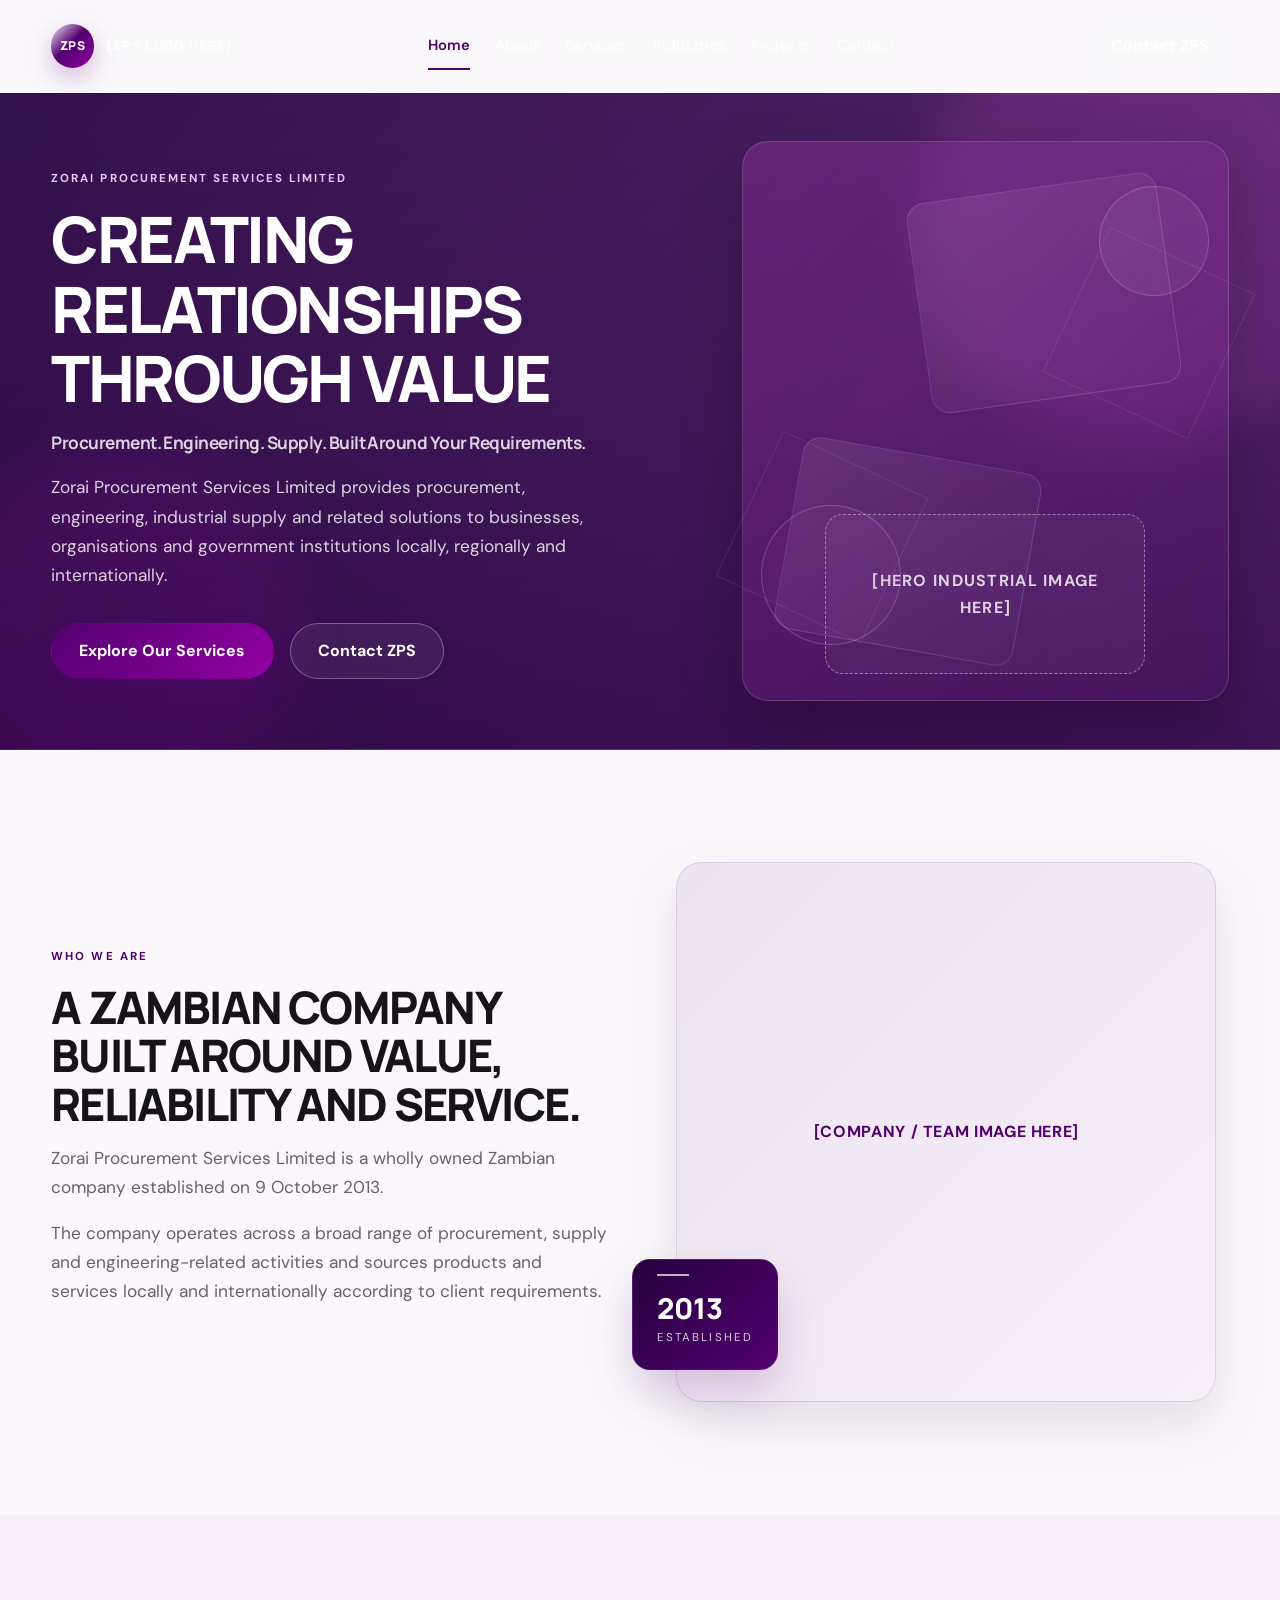
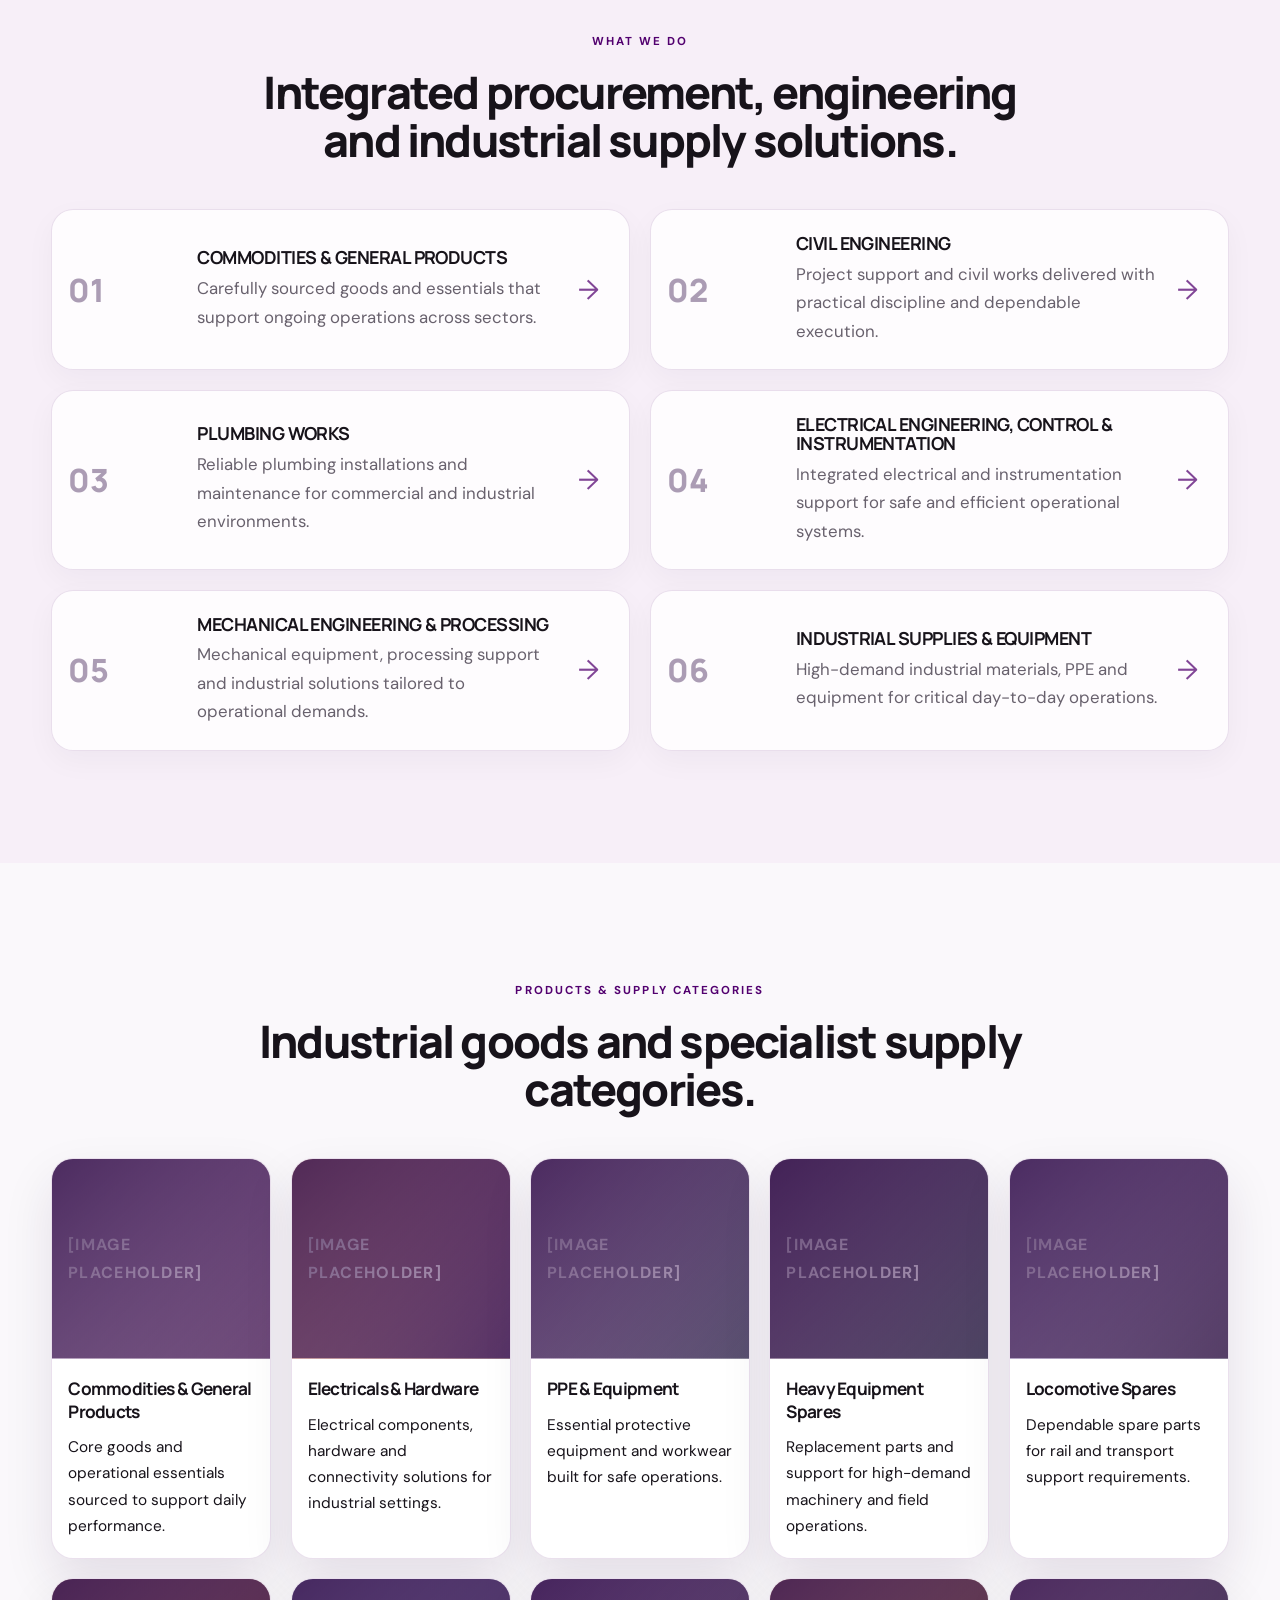
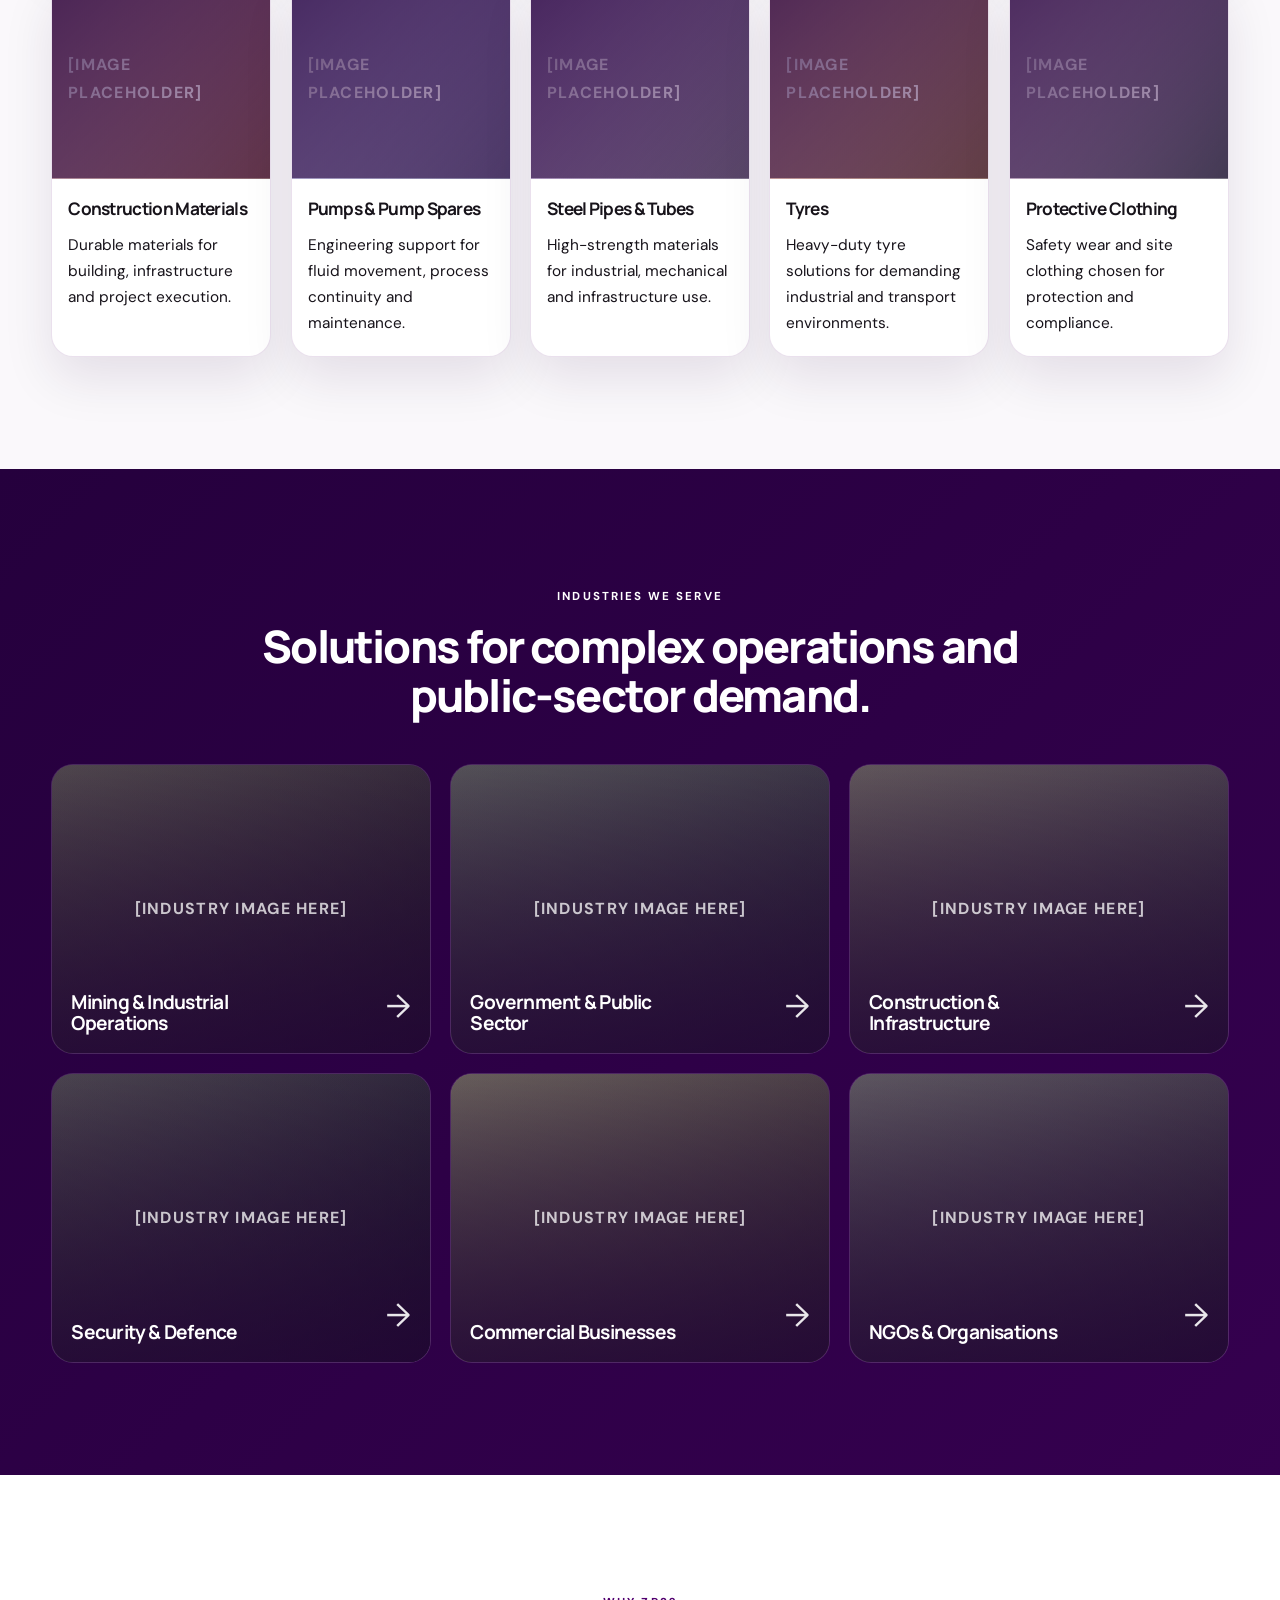
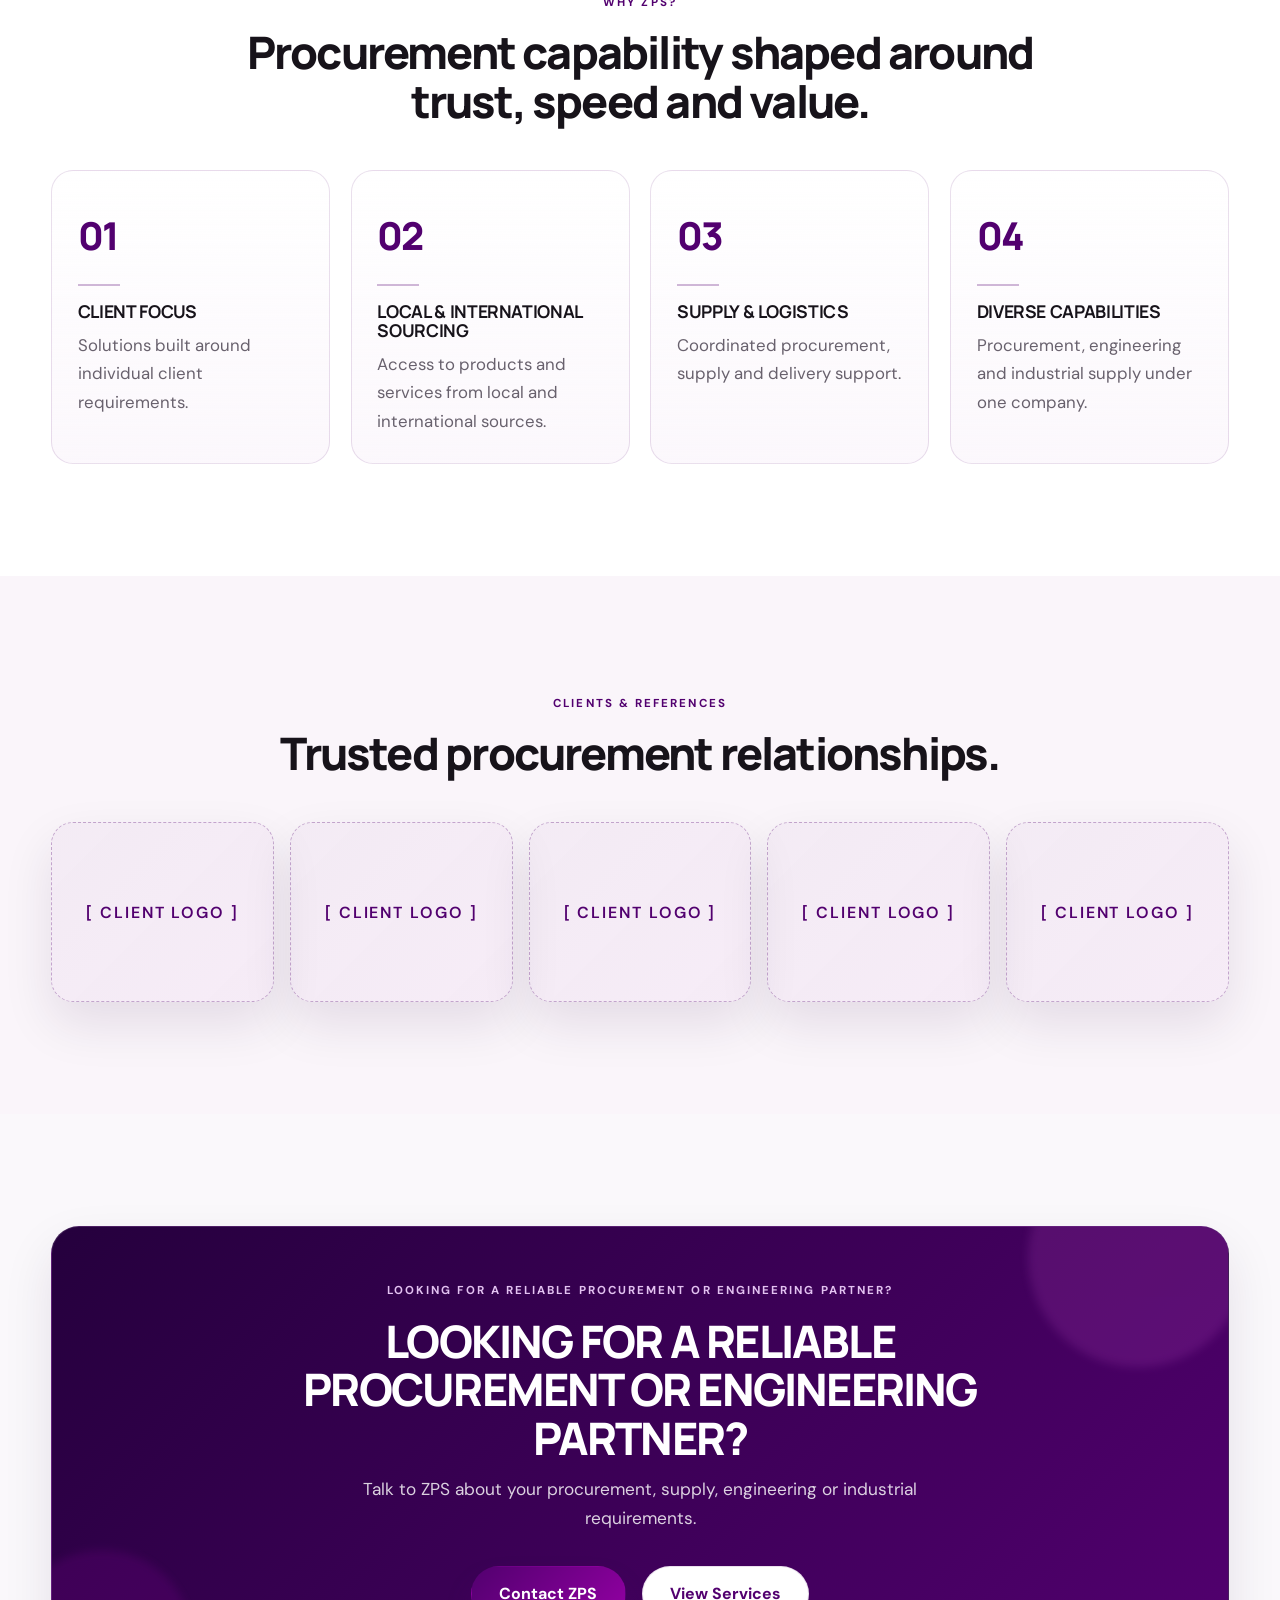
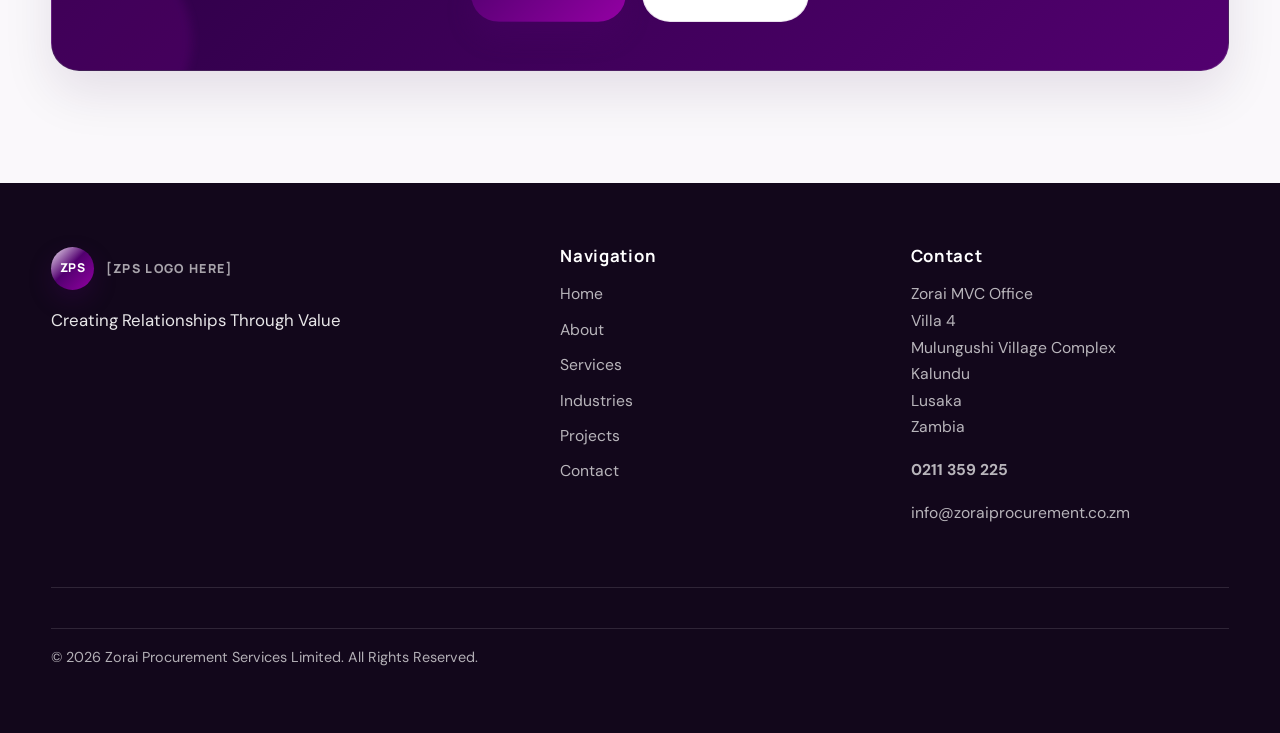
==== commit 84d34aa5: "Add files via upload" ====
--- a/index.html
+++ b/index.html
@@ -7,7 +7,7 @@
     <meta name="description" content="Zorai Procurement Services Limited provides reliable procurement, engineering, industrial supply and logistics solutions across Zambia and beyond.">
     <link rel="preconnect" href="https://fonts.googleapis.com">
     <link rel="preconnect" href="https://fonts.gstatic.com" crossorigin>
-    <link href="https://fonts.googleapis.com/css2?family=Inter:wght@400;500;600;700;800&family=Poppins:wght@500;600;700;800&display=swap" rel="stylesheet">
+    <link href="https://fonts.googleapis.com/css2?family=DM+Sans:wght@400;500;600;700&family=Manrope:wght@500;600;700;800&display=swap" rel="stylesheet">
     <link rel="stylesheet" href="css/style.css">
     <script src="js/main.js" defer></script>
     <script src="js/navigation.js" defer></script>
@@ -16,16 +16,16 @@
 <body>
     <header class="site-header" id="header">
         <div class="nav-container">
-            <a href="index.html" class="logo">
+            <a href="index.html" class="logo" aria-label="ZPS home">
                 <span class="logo-mark">ZPS</span>
-                <span>[ZPS LOGO HERE]</span>
+                <span class="logo-text">[ZPS LOGO HERE]</span>
             </a>
 
-            <button class="mobile-toggle" aria-label="Toggle menu">
+            <button class="mobile-toggle" aria-label="Toggle menu" aria-controls="main-navigation" aria-expanded="false" type="button">
                 <span class="hamburger"></span>
             </button>
 
-            <nav class="main-nav" aria-label="Main navigation">
+            <nav class="main-nav" id="main-navigation" aria-label="Main menu">
                 <ul>
                     <li><a href="index.html" class="active">Home</a></li>
                     <li><a href="about.html">About</a></li>
@@ -35,332 +35,346 @@
                     <li><a href="contact.html">Contact</a></li>
                 </ul>
             </nav>
+
+            <a href="contact.html" class="btn btn-header">Contact ZPS</a>
         </div>
     </header>
 
     <main>
         <section class="hero">
+            <div class="hero-glow hero-glow-one"></div>
+            <div class="hero-glow hero-glow-two"></div>
             <div class="container hero-inner">
-                <div class="hero-copy reveal">
-                    <span class="eyebrow">ZORAI PROCUREMENT SERVICES LIMITED</span>
-                    <h1>Creating Relationships Through Value</h1>
-                    <p>Reliable Procurement, Engineering &amp; Industrial Supply Solutions.</p>
-                    <p>Zorai Procurement Services Limited provides products, procurement solutions, engineering services and industrial supplies to businesses, organisations and government institutions locally, regionally and internationally.</p>
-                    <div class="hero-actions">
+                <div class="hero-copy">
+                    <span class="eyebrow hero-delay-1">ZORAI PROCUREMENT SERVICES LIMITED</span>
+                    <h1 class="hero-delay-2">CREATING RELATIONSHIPS THROUGH VALUE</h1>
+                    <p class="hero-subtitle hero-delay-3">Procurement. Engineering. Supply. Built Around Your Requirements.</p>
+                    <p class="hero-delay-4">Zorai Procurement Services Limited provides procurement, engineering, industrial supply and related solutions to businesses, organisations and government institutions locally, regionally and internationally.</p>
+                    <div class="hero-actions hero-delay-5">
                         <a href="services.html" class="btn btn-primary">Explore Our Services</a>
                         <a href="contact.html" class="btn btn-secondary">Contact ZPS</a>
                     </div>
                 </div>
 
-                <div class="hero-media reveal">
-                    <div class="image-placeholder hero">[HERO INDUSTRIAL / ENGINEERING IMAGE HERE]</div>
-                </div>
-            </div>
-        </section>
-
-        <section class="section">
-            <div class="container">
-                <div class="section-header text-center reveal">
-                    <span class="eyebrow">WHO WE ARE</span>
-                    <h2>A Zambian Company Built Around Value, Reliability and Service</h2>
-                </div>
-
-                <div class="split-layout">
-                    <div class="split-content reveal">
-                        <p>Zorai Procurement Services Limited (ZPS) is a wholly owned Zambian company established on 9 October 2013. The company operates across a broad range of business activities, sourcing products and services locally and internationally according to client requirements.</p>
-                        <p>ZPS manages logistics and supply chains to deliver products and services to local, regional and international customers with efficiency and accountability.</p>
-                        <div class="cta-row">
-                            <a href="about.html" class="btn btn-primary">Learn More About ZPS</a>
-                        </div>
+                <div class="hero-media hero-delay-6">
+                    <div class="hero-visual" aria-label="Industrial engineering image placeholder">
+                        <div class="visual-panel visual-panel-top"></div>
+                        <div class="visual-panel visual-panel-bottom"></div>
+                        <div class="visual-badge">[HERO INDUSTRIAL IMAGE HERE]</div>
                     </div>
-
-                    <div class="split-image reveal">
-                        <div class="image-placeholder portrait">[COMPANY / TEAM IMAGE HERE]</div>
+                    <span class="orb orb-one"></span>
+                    <span class="orb orb-two"></span>
+                    <span class="grid-line grid-line-one"></span>
+                    <span class="grid-line grid-line-two"></span>
+                </div>
+            </div>
+        </section>
+
+        <section class="section intro-section">
+            <div class="container split-layout">
+                <div class="split-content">
+                    <span class="eyebrow eyebrow-dark">WHO WE ARE</span>
+                    <h2>A ZAMBIAN COMPANY BUILT AROUND VALUE, RELIABILITY AND SERVICE.</h2>
+                    <p>Zorai Procurement Services Limited is a wholly owned Zambian company established on 9 October 2013.</p>
+                    <p>The company operates across a broad range of procurement, supply and engineering-related activities and sources products and services locally and internationally according to client requirements.</p>
+                </div>
+
+                <div class="split-media">
+                    <div class="team-visual" aria-label="Company team image placeholder">
+                        [COMPANY / TEAM IMAGE HERE]
                     </div>
-                </div>
-            </div>
-        </section>
-
-        <section class="section bg-light">
-            <div class="container">
-                <div class="section-header text-center reveal">
-                    <span class="eyebrow">What We Do</span>
-                    <h2>Integrated Solutions for Procurement and Industry</h2>
-                </div>
-
-                <div class="grid-3">
-                    <article class="service-card card reveal">
-                        <div class="card-body">
-                            <div class="icon-box">01</div>
-                            <h3>Procurement &amp; General Supply</h3>
-                            <p>Sourcing and supplying products and commodities according to client requirements.</p>
-                        </div>
-                    </article>
-
-                    <article class="service-card card reveal">
-                        <div class="card-body">
-                            <div class="icon-box">02</div>
-                            <h3>Civil Engineering</h3>
-                            <p>Construction, concrete works, building works, maintenance, renovation and related civil works.</p>
-                        </div>
-                    </article>
-
-                    <article class="service-card card reveal">
-                        <div class="card-body">
-                            <div class="icon-box">03</div>
-                            <h3>Plumbing Works</h3>
-                            <p>Plumbing installations and related building services for commercial, industrial and other environments.</p>
-                        </div>
-                    </article>
-
-                    <article class="service-card card reveal">
-                        <div class="card-body">
-                            <div class="icon-box">04</div>
-                            <h3>Electrical Engineering</h3>
-                            <p>Electrical products, control systems, instrumentation, motors, generators, control panels, SCADA, PLCs and related equipment.</p>
-                        </div>
-                    </article>
-
-                    <article class="service-card card reveal">
-                        <div class="card-body">
-                            <div class="icon-box">05</div>
-                            <h3>Mechanical Engineering &amp; Processing</h3>
-                            <p>Pumping solutions, valves, mechanical equipment and related industrial processing requirements.</p>
-                        </div>
-                    </article>
-
-                    <article class="service-card card reveal">
-                        <div class="card-body">
-                            <div class="icon-box">06</div>
-                            <h3>Industrial Supplies &amp; Equipment</h3>
-                            <p>PPE, protective clothing, tyres, heavy equipment spares, locomotive spares, construction materials, steel pipes and tubes, pumps and other supplies.</p>
-                        </div>
-                    </article>
-                </div>
-
-                <div class="cta-row reveal">
-                    <a href="services.html" class="btn btn-primary">View All Services</a>
-                </div>
-            </div>
-        </section>
-
-        <section class="section">
-            <div class="container">
-                <div class="section-header text-center reveal">
-                    <span class="eyebrow">Products &amp; Supply Categories</span>
-                    <h2>Practical Products for Industrial and Commercial Needs</h2>
-                </div>
-
-                <div class="grid-3">
-                    <article class="product-card reveal">
-                        <div class="image-placeholder">[COMMODITIES IMAGE HERE]</div>
-                        <div class="card-body">
+                    <div class="info-box">
+                        <span class="year">2013</span>
+                        <span class="label">ESTABLISHED</span>
+                    </div>
+                </div>
+            </div>
+        </section>
+
+        <section class="section services-section">
+            <div class="container">
+                <div class="section-header section-header-center">
+                    <span class="eyebrow eyebrow-dark">WHAT WE DO</span>
+                    <h2>Integrated procurement, engineering and industrial supply solutions.</h2>
+                </div>
+
+                <div class="service-list">
+                    <article class="service-item reveal">
+                        <div class="service-index">01</div>
+                        <div class="service-copy">
+                            <h3>COMMODITIES &amp; GENERAL PRODUCTS</h3>
+                            <p>Carefully sourced goods and essentials that support ongoing operations across sectors.</p>
+                        </div>
+                        <span class="service-arrow" aria-hidden="true">→</span>
+                    </article>
+
+                    <article class="service-item reveal">
+                        <div class="service-index">02</div>
+                        <div class="service-copy">
+                            <h3>CIVIL ENGINEERING</h3>
+                            <p>Project support and civil works delivered with practical discipline and dependable execution.</p>
+                        </div>
+                        <span class="service-arrow" aria-hidden="true">→</span>
+                    </article>
+
+                    <article class="service-item reveal">
+                        <div class="service-index">03</div>
+                        <div class="service-copy">
+                            <h3>PLUMBING WORKS</h3>
+                            <p>Reliable plumbing installations and maintenance for commercial and industrial environments.</p>
+                        </div>
+                        <span class="service-arrow" aria-hidden="true">→</span>
+                    </article>
+
+                    <article class="service-item reveal">
+                        <div class="service-index">04</div>
+                        <div class="service-copy">
+                            <h3>ELECTRICAL ENGINEERING, CONTROL &amp; INSTRUMENTATION</h3>
+                            <p>Integrated electrical and instrumentation support for safe and efficient operational systems.</p>
+                        </div>
+                        <span class="service-arrow" aria-hidden="true">→</span>
+                    </article>
+
+                    <article class="service-item reveal">
+                        <div class="service-index">05</div>
+                        <div class="service-copy">
+                            <h3>MECHANICAL ENGINEERING &amp; PROCESSING</h3>
+                            <p>Mechanical equipment, processing support and industrial solutions tailored to operational demands.</p>
+                        </div>
+                        <span class="service-arrow" aria-hidden="true">→</span>
+                    </article>
+
+                    <article class="service-item reveal">
+                        <div class="service-index">06</div>
+                        <div class="service-copy">
+                            <h3>INDUSTRIAL SUPPLIES &amp; EQUIPMENT</h3>
+                            <p>High-demand industrial materials, PPE and equipment for critical day-to-day operations.</p>
+                        </div>
+                        <span class="service-arrow" aria-hidden="true">→</span>
+                    </article>
+                </div>
+            </div>
+        </section>
+
+        <section class="section supply-section">
+            <div class="container">
+                <div class="section-header section-header-center">
+                    <span class="eyebrow eyebrow-dark">PRODUCTS &amp; SUPPLY CATEGORIES</span>
+                    <h2>Industrial goods and specialist supply categories.</h2>
+                </div>
+
+                <div class="product-grid">
+                    <article class="product-card reveal">
+                        <div class="product-art art-1" aria-label="Commodities and general products placeholder">[IMAGE PLACEHOLDER]</div>
+                        <div class="product-body">
                             <h3>Commodities &amp; General Products</h3>
-                            <p>Essential goods and general products sourced to suit customer requirements.</p>
-                        </div>
-                    </article>
-
-                    <article class="product-card reveal">
-                        <div class="image-placeholder">[ELECTRICAL PRODUCTS IMAGE HERE]</div>
-                        <div class="card-body">
+                            <p>Core goods and operational essentials sourced to support daily performance.</p>
+                        </div>
+                    </article>
+
+                    <article class="product-card reveal">
+                        <div class="product-art art-2" aria-label="Electricals and hardware placeholder">[IMAGE PLACEHOLDER]</div>
+                        <div class="product-body">
                             <h3>Electricals &amp; Hardware</h3>
-                            <p>Electrical components, cables, motors, control equipment and related hardware.</p>
-                        </div>
-                    </article>
-
-                    <article class="product-card reveal">
-                        <div class="image-placeholder">[PPE IMAGE HERE]</div>
-                        <div class="card-body">
+                            <p>Electrical components, hardware and connectivity solutions for industrial settings.</p>
+                        </div>
+                    </article>
+
+                    <article class="product-card reveal">
+                        <div class="product-art art-3" aria-label="PPE and equipment placeholder">[IMAGE PLACEHOLDER]</div>
+                        <div class="product-body">
                             <h3>PPE &amp; Equipment</h3>
-                            <p>Protective gear and essential equipment for safe, efficient operations.</p>
-                        </div>
-                    </article>
-
-                    <article class="product-card reveal">
-                        <div class="image-placeholder">[HEAVY EQUIPMENT IMAGE HERE]</div>
-                        <div class="card-body">
+                            <p>Essential protective equipment and workwear built for safe operations.</p>
+                        </div>
+                    </article>
+
+                    <article class="product-card reveal">
+                        <div class="product-art art-4" aria-label="Heavy equipment spares placeholder">[IMAGE PLACEHOLDER]</div>
+                        <div class="product-body">
                             <h3>Heavy Equipment Spares</h3>
-                            <p>Critical replacement parts and support for heavy industrial operations.</p>
-                        </div>
-                    </article>
-
-                    <article class="product-card reveal">
-                        <div class="image-placeholder">[LOCOMOTIVE SPARES IMAGE HERE]</div>
-                        <div class="card-body">
+                            <p>Replacement parts and support for high-demand machinery and field operations.</p>
+                        </div>
+                    </article>
+
+                    <article class="product-card reveal">
+                        <div class="product-art art-5" aria-label="Locomotive spares placeholder">[IMAGE PLACEHOLDER]</div>
+                        <div class="product-body">
                             <h3>Locomotive Spares</h3>
-                            <p>Dependable spares for rolling stock and transport support requirements.</p>
-                        </div>
-                    </article>
-
-                    <article class="product-card reveal">
-                        <div class="image-placeholder">[CONSTRUCTION MATERIALS IMAGE HERE]</div>
-                        <div class="card-body">
+                            <p>Dependable spare parts for rail and transport support requirements.</p>
+                        </div>
+                    </article>
+
+                    <article class="product-card reveal">
+                        <div class="product-art art-6" aria-label="Construction materials placeholder">[IMAGE PLACEHOLDER]</div>
+                        <div class="product-body">
                             <h3>Construction Materials</h3>
-                            <p>Materials for building, infrastructure and project execution across sectors.</p>
-                        </div>
-                    </article>
-
-                    <article class="product-card reveal">
-                        <div class="image-placeholder">[PUMPS IMAGE HERE]</div>
-                        <div class="card-body">
+                            <p>Durable materials for building, infrastructure and project execution.</p>
+                        </div>
+                    </article>
+
+                    <article class="product-card reveal">
+                        <div class="product-art art-7" aria-label="Pumps and pump spares placeholder">[IMAGE PLACEHOLDER]</div>
+                        <div class="product-body">
                             <h3>Pumps &amp; Pump Spares</h3>
-                            <p>Reliable pumping solutions and related industrial maintenance supplies.</p>
-                        </div>
-                    </article>
-
-                    <article class="product-card reveal">
-                        <div class="image-placeholder">[STEEL PIPES IMAGE HERE]</div>
-                        <div class="card-body">
+                            <p>Engineering support for fluid movement, process continuity and maintenance.</p>
+                        </div>
+                    </article>
+
+                    <article class="product-card reveal">
+                        <div class="product-art art-8" aria-label="Steel pipes and tubes placeholder">[IMAGE PLACEHOLDER]</div>
+                        <div class="product-body">
                             <h3>Steel Pipes &amp; Tubes</h3>
-                            <p>Durable steel piping and tubing for industrial, construction and engineering needs.</p>
-                        </div>
-                    </article>
-
-                    <article class="product-card reveal">
-                        <div class="image-placeholder">[TYRES IMAGE HERE]</div>
-                        <div class="card-body">
+                            <p>High-strength materials for industrial, mechanical and infrastructure use.</p>
+                        </div>
+                    </article>
+
+                    <article class="product-card reveal">
+                        <div class="product-art art-9" aria-label="Tyres placeholder">[IMAGE PLACEHOLDER]</div>
+                        <div class="product-body">
                             <h3>Tyres</h3>
-                            <p>Tyres and allied products tailored for industrial and heavy-duty operations.</p>
-                        </div>
-                    </article>
-
-                    <article class="product-card reveal">
-                        <div class="image-placeholder">[PROTECTIVE CLOTHING IMAGE HERE]</div>
-                        <div class="card-body">
+                            <p>Heavy-duty tyre solutions for demanding industrial and transport environments.</p>
+                        </div>
+                    </article>
+
+                    <article class="product-card reveal">
+                        <div class="product-art art-10" aria-label="Protective clothing placeholder">[IMAGE PLACEHOLDER]</div>
+                        <div class="product-body">
                             <h3>Protective Clothing</h3>
-                            <p>Safety apparel and protective wear for demanding operational environments.</p>
-                        </div>
-                    </article>
-                </div>
-            </div>
-        </section>
-
-        <section class="section dark-band">
-            <div class="container">
-                <div class="section-header text-center reveal">
-                    <span class="eyebrow">Serving Diverse Sectors</span>
-                    <h2>Supporting organisations with dependable supply and technical solutions</h2>
-                </div>
-
-                <div class="grid-3">
-                    <article class="industry-card reveal">
-                        <div class="image-placeholder">[MINING IMAGE HERE]</div>
-                        <div class="card-body">
-                            <h3>Mining</h3>
-                            <p>Procurement, equipment, spares, mechanical solutions and industrial supplies.</p>
-                        </div>
-                    </article>
-
-                    <article class="industry-card reveal">
-                        <div class="image-placeholder">[GOVERNMENT IMAGE HERE]</div>
-                        <div class="card-body">
+                            <p>Safety wear and site clothing chosen for protection and compliance.</p>
+                        </div>
+                    </article>
+                </div>
+            </div>
+        </section>
+
+        <section class="section industries-section">
+            <div class="container">
+                <div class="section-header section-header-center section-header-light">
+                    <span class="eyebrow">INDUSTRIES WE SERVE</span>
+                    <h2>Solutions for complex operations and public-sector demand.</h2>
+                </div>
+
+                <div class="industry-grid">
+                    <article class="industry-block reveal">
+                        <div class="industry-art art-mining"><span>[INDUSTRY IMAGE HERE]</span></div>
+                        <div class="industry-overlay"></div>
+                        <div class="industry-content">
+                            <h3>Mining &amp; Industrial Operations</h3>
+                            <span class="industry-arrow">→</span>
+                        </div>
+                    </article>
+
+                    <article class="industry-block reveal">
+                        <div class="industry-art art-government"><span>[INDUSTRY IMAGE HERE]</span></div>
+                        <div class="industry-overlay"></div>
+                        <div class="industry-content">
                             <h3>Government &amp; Public Sector</h3>
-                            <p>Supply and service support for government institutions and public-sector requirements.</p>
-                        </div>
-                    </article>
-
-                    <article class="industry-card reveal">
-                        <div class="image-placeholder">[CONSTRUCTION IMAGE HERE]</div>
-                        <div class="card-body">
+                            <span class="industry-arrow">→</span>
+                        </div>
+                    </article>
+
+                    <article class="industry-block reveal">
+                        <div class="industry-art art-construction"><span>[INDUSTRY IMAGE HERE]</span></div>
+                        <div class="industry-overlay"></div>
+                        <div class="industry-content">
                             <h3>Construction &amp; Infrastructure</h3>
-                            <p>Construction materials, civil engineering, plumbing and related supplies.</p>
-                        </div>
-                    </article>
-
-                    <article class="industry-card reveal">
-                        <div class="image-placeholder">[SECURITY IMAGE HERE]</div>
-                        <div class="card-body">
+                            <span class="industry-arrow">→</span>
+                        </div>
+                    </article>
+
+                    <article class="industry-block reveal">
+                        <div class="industry-art art-security"><span>[INDUSTRY IMAGE HERE]</span></div>
+                        <div class="industry-overlay"></div>
+                        <div class="industry-content">
                             <h3>Security &amp; Defence</h3>
-                            <p>Protective clothing, equipment and logistics support.</p>
-                        </div>
-                    </article>
-
-                    <article class="industry-card reveal">
-                        <div class="image-placeholder">[COMMERCIAL IMAGE HERE]</div>
-                        <div class="card-body">
+                            <span class="industry-arrow">→</span>
+                        </div>
+                    </article>
+
+                    <article class="industry-block reveal">
+                        <div class="industry-art art-commercial"><span>[INDUSTRY IMAGE HERE]</span></div>
+                        <div class="industry-overlay"></div>
+                        <div class="industry-content">
                             <h3>Commercial Businesses</h3>
-                            <p>General supplies, commodities, equipment and client-specific procurement.</p>
-                        </div>
-                    </article>
-
-                    <article class="industry-card reveal">
-                        <div class="image-placeholder">[NGO IMAGE HERE]</div>
-                        <div class="card-body">
+                            <span class="industry-arrow">→</span>
+                        </div>
+                    </article>
+
+                    <article class="industry-block reveal">
+                        <div class="industry-art art-ngo"><span>[INDUSTRY IMAGE HERE]</span></div>
+                        <div class="industry-overlay"></div>
+                        <div class="industry-content">
                             <h3>NGOs &amp; Organisations</h3>
-                            <p>Procurement and supply support based on organisational requirements.</p>
-                        </div>
-                    </article>
-                </div>
-            </div>
-        </section>
-
-        <section class="section">
-            <div class="container">
-                <div class="section-header text-center reveal">
-                    <span class="eyebrow">Why Choose ZPS?</span>
-                    <h2>Client-focused support built around value and reliability</h2>
-                </div>
-
-                <div class="grid-4">
-                    <article class="feature-card reveal">
-                        <div class="card-body">
-                            <div class="icon-box">01</div>
-                            <h3>Client-Focused</h3>
-                            <p>We source products and services according to specific client requirements.</p>
-                        </div>
-                    </article>
-
-                    <article class="feature-card reveal">
-                        <div class="card-body">
-                            <div class="icon-box">02</div>
-                            <h3>Local &amp; International Sourcing</h3>
-                            <p>We source products locally and internationally.</p>
-                        </div>
-                    </article>
-
-                    <article class="feature-card reveal">
-                        <div class="card-body">
-                            <div class="icon-box">03</div>
-                            <h3>Reliable Supply &amp; Logistics</h3>
-                            <p>We manage supply chains and logistics to support timely delivery.</p>
-                        </div>
-                    </article>
-
-                    <article class="feature-card reveal">
-                        <div class="card-body">
-                            <div class="icon-box">04</div>
-                            <h3>Diverse Capabilities</h3>
-                            <p>Our services cover procurement, engineering, industrial supplies and general products.</p>
-                        </div>
-                    </article>
-                </div>
-            </div>
-        </section>
-
-        <section class="section bg-light">
-            <div class="container">
-                <div class="section-header text-center reveal">
-                    <span class="eyebrow">Our Clients &amp; Partners</span>
-                    <h2>Client references and procurement relationships</h2>
+                            <span class="industry-arrow">→</span>
+                        </div>
+                    </article>
+                </div>
+            </div>
+        </section>
+
+        <section class="section why-section">
+            <div class="container">
+                <div class="section-header section-header-center">
+                    <span class="eyebrow eyebrow-dark">WHY ZPS?</span>
+                    <h2>Procurement capability shaped around trust, speed and value.</h2>
+                </div>
+
+                <div class="why-grid">
+                    <article class="why-item reveal">
+                        <span class="why-number">01</span>
+                        <div class="why-line"></div>
+                        <h3>CLIENT FOCUS</h3>
+                        <p>Solutions built around individual client requirements.</p>
+                    </article>
+
+                    <article class="why-item reveal">
+                        <span class="why-number">02</span>
+                        <div class="why-line"></div>
+                        <h3>LOCAL &amp; INTERNATIONAL SOURCING</h3>
+                        <p>Access to products and services from local and international sources.</p>
+                    </article>
+
+                    <article class="why-item reveal">
+                        <span class="why-number">03</span>
+                        <div class="why-line"></div>
+                        <h3>SUPPLY &amp; LOGISTICS</h3>
+                        <p>Coordinated procurement, supply and delivery support.</p>
+                    </article>
+
+                    <article class="why-item reveal">
+                        <span class="why-number">04</span>
+                        <div class="why-line"></div>
+                        <h3>DIVERSE CAPABILITIES</h3>
+                        <p>Procurement, engineering and industrial supply under one company.</p>
+                    </article>
+                </div>
+            </div>
+        </section>
+
+        <section class="section clients-section">
+            <div class="container">
+                <div class="section-header section-header-center">
+                    <span class="eyebrow eyebrow-dark">CLIENTS &amp; REFERENCES</span>
+                    <h2>Trusted procurement relationships.</h2>
                 </div>
 
                 <div class="clients-row reveal">
-                    <div class="logo-card">[CLIENT LOGO HERE]</div>
-                    <div class="logo-card">[CLIENT LOGO HERE]</div>
-                    <div class="logo-card">[CLIENT LOGO HERE]</div>
-                    <div class="logo-card">[CLIENT LOGO HERE]</div>
-                    <div class="logo-card">[CLIENT LOGO HERE]</div>
-                </div>
-            </div>
-        </section>
-
-        <section class="section">
+                    <div class="logo-card">[ CLIENT LOGO ]</div>
+                    <div class="logo-card">[ CLIENT LOGO ]</div>
+                    <div class="logo-card">[ CLIENT LOGO ]</div>
+                    <div class="logo-card">[ CLIENT LOGO ]</div>
+                    <div class="logo-card">[ CLIENT LOGO ]</div>
+                </div>
+            </div>
+        </section>
+
+        <section class="section cta-section">
             <div class="container">
                 <div class="cta-panel reveal">
-                    <span class="eyebrow">Ready to work with us?</span>
-                    <h2>Looking for a Reliable Supply or Engineering Partner?</h2>
+                    <span class="eyebrow">LOOKING FOR A RELIABLE PROCUREMENT OR ENGINEERING PARTNER?</span>
+                    <h2>LOOKING FOR A RELIABLE PROCUREMENT OR ENGINEERING PARTNER?</h2>
                     <p>Talk to ZPS about your procurement, supply, engineering or industrial requirements.</p>
-                    <div class="cta-row" style="justify-content:center;">
+                    <div class="cta-row center-row">
                         <a href="contact.html" class="btn btn-primary">Contact ZPS</a>
                         <a href="services.html" class="btn btn-light">View Services</a>
                     </div>
@@ -372,17 +386,16 @@
     <footer class="site-footer">
         <div class="container">
             <div class="footer-grid">
+                <div class="footer-col footer-brand">
+                    <a href="index.html" class="logo footer-logo" aria-label="ZPS home">
+                        <span class="logo-mark">ZPS</span>
+                        <span class="logo-text">[ZPS LOGO HERE]</span>
+                    </a>
+                    <p class="brand-tag">Creating Relationships Through Value</p>
+                </div>
+
                 <div class="footer-col">
-                    <a href="index.html" class="logo-footer">
-                        <span class="logo-mark">ZPS</span>
-                        <span>[ZPS LOGO HERE]</span>
-                    </a>
-                    <p>Creating Relationships Through Value</p>
-                    <p>Zorai Procurement Services Limited provides procurement, supply, engineering and industrial solutions based on client requirements.</p>
-                </div>
-
-                <div class="footer-col">
-                    <h4>Quick Links</h4>
+                    <h4>Navigation</h4>
                     <ul class="footer-links">
                         <li><a href="index.html">Home</a></li>
                         <li><a href="about.html">About</a></li>
@@ -395,9 +408,9 @@
 
                 <div class="footer-col">
                     <h4>Contact</h4>
-                    <p>Zorai MVC Office<br>Villa 4, Mulungushi Village Complex<br>Kalundu, Lusaka</p>
-                    <p><strong>0211 359 225</strong></p>
-                    <p><a href="mailto:info@zpszambia.com">info@zpszambia.com</a></p>
+                    <p>Zorai MVC Office<br>Villa 4<br>Mulungushi Village Complex<br>Kalundu<br>Lusaka<br>Zambia</p>
+                    <p class="footer-phone">0211 359 225</p>
+                    <p><a href="mailto:info@zoraiprocurement.co.zm">info@zoraiprocurement.co.zm</a></p>
                 </div>
             </div>
 
--- a/css/style.css
+++ b/css/style.css
@@ -1,6 +1,3 @@
-/* =========================================
-   ZPS CORPORATE DESIGN SYSTEM
-========================================= */
 :root {
     --deep-purple: #25003D;
     --dark-purple: #35004F;
@@ -8,19 +5,19 @@
     --rich-purple: #72008F;
     --magenta-purple: #9300A3;
     --soft-purple: #B64CC2;
-    --very-light-purple: #F5EAF7;
+    --light-purple: #F5EAF7;
+    --off-white: #FAF8FB;
     --white: #FFFFFF;
-    --light-gray: #F7F7F8;
     --dark-text: #17131A;
-    --muted: #5D5864;
-    --border: rgba(82, 0, 111, 0.15);
-    --shadow: 0 16px 40px rgba(37, 0, 61, 0.08);
-    --radius: 18px;
-    --radius-sm: 12px;
-    --header-height: 88px;
-    --content-width: 1200px;
-    --heading-font: 'Poppins', sans-serif;
-    --body-font: 'Inter', sans-serif;
+    --muted-text: #68616D;
+    --border: rgba(82, 0, 111, 0.12);
+    --shadow: 0 22px 50px rgba(37, 0, 61, 0.10);
+    --radius: 22px;
+    --radius-sm: 14px;
+    --content-width: 1280px;
+    --header-height: 92px;
+    --heading-font: 'Manrope', sans-serif;
+    --body-font: 'DM Sans', sans-serif;
 }
 
 * {
@@ -35,10 +32,19 @@
 
 body {
     font-family: var(--body-font);
+    background: var(--off-white);
     color: var(--dark-text);
     line-height: 1.7;
-    background: var(--white);
     overflow-x: hidden;
+}
+
+body.menu-open {
+    overflow: hidden;
+}
+
+section[id],
+[id].page-hero {
+    scroll-margin-top: calc(var(--header-height) + 110px);
 }
 
 a {
@@ -48,8 +54,8 @@
 }
 
 img {
+    display: block;
     max-width: 100%;
-    display: block;
 }
 
 button,
@@ -61,16 +67,36 @@
 
 h1, h2, h3, h4, h5 {
     font-family: var(--heading-font);
+    color: var(--dark-text);
+    line-height: 1.08;
+    letter-spacing: -0.04em;
+    margin: 0;
+}
+
+h1 {
+    font-size: clamp(3rem, 5vw, 5rem);
+    font-weight: 800;
+}
+
+h2 {
+    font-size: clamp(2.2rem, 3.5vw, 3.5rem);
+    font-weight: 800;
+}
+
+h3 {
+    font-size: clamp(1.2rem, 1.8vw, 1.6rem);
     font-weight: 700;
-    line-height: 1.2;
-    color: var(--dark-text);
-}
-
-h1 { font-size: clamp(2.5rem, 5vw, 4.3rem); }
-h2 { font-size: clamp(2rem, 3vw, 3rem); }
-h3 { font-size: clamp(1.2rem, 2vw, 1.8rem); }
-
-p { margin-bottom: 1rem; }
+}
+
+p {
+    margin: 0 0 1rem;
+    color: var(--muted-text);
+    font-size: 1.05rem;
+}
+
+main {
+    min-height: 60vh;
+}
 
 .container {
     width: min(92%, var(--content-width));
@@ -78,48 +104,48 @@
 }
 
 .section {
-    padding: 5.5rem 0;
+    padding: 7rem 0;
 }
 
 .section-header {
-    margin-bottom: 2.5rem;
-}
+    margin-bottom: 2.8rem;
+    max-width: 820px;
+}
+
+.section-header-center {
+    text-align: center;
+    margin-left: auto;
+    margin-right: auto;
+}
+
+.section-header-light h2,
+.section-header-light .eyebrow { color: var(--white); }
 
 .eyebrow {
     display: inline-block;
-    font-size: 0.78rem;
+    margin-bottom: 1rem;
+    font-size: 0.72rem;
+    color: var(--soft-purple);
     letter-spacing: 0.18em;
+    font-weight: 700;
     text-transform: uppercase;
-    font-weight: 700;
-    color: var(--soft-purple);
-    margin-bottom: 0.8rem;
-}
-
-.lead-text {
-    color: var(--muted);
-    font-size: 1.08rem;
-    max-width: 760px;
-    margin: 0 auto;
-}
-
-.text-center { text-align: center; }
-.text-light { color: var(--white); }
-.text-muted { color: var(--muted); }
-.bg-light { background: var(--very-light-purple); }
-.bg-strong { background: var(--deep-purple); }
-.bg-soft { background: rgba(181, 76, 194, 0.06); }
+}
+
+.eyebrow-dark {
+    color: var(--primary-purple);
+}
 
 .btn {
     display: inline-flex;
     align-items: center;
     justify-content: center;
-    padding: 0.9rem 1.6rem;
+    gap: 0.5rem;
+    min-height: 52px;
+    padding: 0.85rem 1.7rem;
     border-radius: 999px;
-    font-weight: 600;
-    letter-spacing: 0.02em;
+    font-weight: 700;
     border: 1px solid transparent;
-    transition: all 0.25s ease;
-    cursor: pointer;
+    transition: transform 0.25s ease, box-shadow 0.25s ease, background 0.25s ease, border-color 0.25s ease;
 }
 
 .btn:hover {
@@ -129,108 +155,95 @@
 .btn-primary {
     background: linear-gradient(135deg, var(--primary-purple), var(--magenta-purple));
     color: var(--white);
-    box-shadow: 0 10px 24px rgba(82, 0, 111, 0.22);
+    box-shadow: 0 16px 26px rgba(82, 0, 111, 0.22);
 }
 
 .btn-primary:hover {
-    background: linear-gradient(135deg, var(--rich-purple), var(--soft-purple));
+    box-shadow: 0 16px 32px rgba(82, 0, 111, 0.28);
 }
 
 .btn-secondary {
-    background: transparent;
-    border-color: rgba(255,255,255,0.45);
+    background: rgba(255, 255, 255, 0.06);
+    border-color: rgba(255, 255, 255, 0.3);
     color: var(--white);
 }
 
 .btn-secondary:hover {
-    background: rgba(255,255,255,0.08);
+    background: rgba(255, 255, 255, 0.12);
 }
 
 .btn-light {
     background: var(--white);
     color: var(--primary-purple);
-    border-color: rgba(82, 0, 111, 0.15);
+    border-color: rgba(82, 0, 111, 0.12);
 }
 
 .btn-light:hover {
-    background: var(--very-light-purple);
+    background: var(--light-purple);
+}
+
+.btn-header {
+    background: rgba(255, 255, 255, 0.06);
+    color: var(--white);
+    border-color: rgba(255, 255, 255, 0.22);
+    min-height: 46px;
+    padding-inline: 1.2rem;
+}
+
+.site-header.scrolled .btn-header {
+    background: linear-gradient(135deg, var(--primary-purple), var(--magenta-purple));
+    border-color: transparent;
+    color: var(--white);
 }
 
 .logo {
     display: inline-flex;
     align-items: center;
+    gap: 0.75rem;
     font-family: var(--heading-font);
-    font-weight: 700;
+    font-weight: 800;
     letter-spacing: 0.04em;
-    color: var(--dark-text);
-    font-size: 1.15rem;
+    color: var(--white);
 }
 
 .logo-mark {
     display: inline-flex;
     align-items: center;
     justify-content: center;
-    width: 2.5rem;
-    height: 2.5rem;
+    width: 2.7rem;
+    height: 2.7rem;
     border-radius: 50%;
-    background: linear-gradient(135deg, var(--deep-purple), var(--rich-purple));
-    color: var(--white);
-    font-size: 0.8rem;
-    margin-right: 0.7rem;
-    box-shadow: 0 8px 20px rgba(82, 0, 111, 0.2);
-}
-
-.image-placeholder {
-    display: flex;
-    align-items: center;
-    justify-content: center;
-    min-height: 220px;
-    padding: 1.25rem;
-    border-radius: var(--radius);
-    border: 1.5px dashed rgba(114, 0, 143, 0.45);
-    background: linear-gradient(135deg, rgba(82, 0, 111, 0.08), rgba(147, 0, 163, 0.04));
-    color: var(--primary-purple);
-    text-align: center;
-    font-weight: 600;
-    line-height: 1.5;
-    box-shadow: inset 0 0 0 1px rgba(255,255,255,0.5);
-}
-
-.image-placeholder.hero {
-    min-height: 540px;
-}
-
-.image-placeholder.square {
-    aspect-ratio: 1 / 1;
-    min-height: 0;
-}
-
-.image-placeholder.portrait {
-    aspect-ratio: 4 / 5;
-    min-height: 0;
-}
-
-.image-placeholder.landscape {
-    aspect-ratio: 16 / 10;
-    min-height: 0;
-}
-
-.image-placeholder.map {
-    min-height: 320px;
+    background: linear-gradient(135deg, #f5eaf7, #52006f 45%, #9300a3);
+    color: var(--white);
+    font-size: 0.76rem;
+    box-shadow: 0 10px 24px rgba(82, 0, 111, 0.24);
+}
+
+.site-header.scrolled .logo {
+    color: var(--dark-text);
+}
+
+.logo-text {
+    font-size: 0.78rem;
+    letter-spacing: 0.11em;
+    text-transform: uppercase;
+    opacity: 0.9;
 }
 
 .site-header {
     position: sticky;
     top: 0;
     z-index: 1000;
-    background: rgba(255,255,255,0.92);
-    backdrop-filter: blur(10px);
-    border-bottom: 1px solid var(--border);
-    transition: all 0.25s ease;
+    transition: background 0.35s ease, box-shadow 0.35s ease, border-color 0.35s ease;
+    background: transparent;
+    border-bottom: 1px solid transparent;
 }
 
 .site-header.scrolled {
-    box-shadow: 0 8px 24px rgba(37, 0, 61, 0.08);
+    background: rgba(250, 248, 251, 0.96);
+    backdrop-filter: blur(12px);
+    border-bottom-color: var(--border);
+    box-shadow: 0 18px 40px rgba(37, 0, 61, 0.08);
 }
 
 .nav-container {
@@ -243,19 +256,2415 @@
     gap: 1rem;
 }
 
+.main-nav {
+    display: flex;
+    align-items: center;
+    justify-content: center;
+    flex: 1;
+}
+
 .main-nav ul {
     list-style: none;
     display: flex;
     align-items: center;
+    gap: 1.6rem;
+}
+
+.main-nav a {
+    position: relative;
+    display: inline-block;
+    padding: 0.5rem 0;
+    font-size: 0.92rem;
+    font-weight: 600;
+    color: rgba(255,255,255,0.85);
+}
+
+.main-nav a::after {
+    content: "";
+    position: absolute;
+    left: 0;
+    bottom: -0.15rem;
+    width: 0;
+    height: 2px;
+    background: var(--white);
+    transition: width 0.22s ease;
+}
+
+.main-nav a:hover,
+.main-nav a.active {
+    color: var(--white);
+}
+
+.site-header.scrolled .main-nav a {
+    color: var(--dark-text);
+}
+
+.site-header.scrolled .main-nav a::after {
+    background: var(--primary-purple);
+}
+
+.site-header.scrolled .main-nav a:hover,
+.site-header.scrolled .main-nav a.active {
+    color: var(--primary-purple);
+}
+
+.hero {
+    position: relative;
+    background: linear-gradient(135deg, rgba(37, 0, 61, 0.96), rgba(82, 0, 111, 0.92));
+    overflow: hidden;
+    border-bottom: 1px solid rgba(255,255,255,0.08);
+}
+
+.hero::before {
+    content: "";
+    position: absolute;
+    inset: 0;
+    background: linear-gradient(180deg, rgba(37,0,61,0.3), rgba(37,0,61,0.72));
+}
+
+.hero-inner {
+    position: relative;
+    z-index: 1;
+    display: grid;
+    grid-template-columns: 1.1fr 0.9fr;
+    align-items: center;
+    gap: 2.5rem;
+    min-height: 720px;
+    padding: 3rem 0 5rem;
+}
+
+.hero-copy {
+    max-width: 620px;
+    color: var(--white);
+    position: relative;
+    z-index: 1;
+}
+
+.hero-copy .eyebrow {
+    color: #e7ccef;
+}
+
+.hero-copy h1 {
+    color: var(--white);
+    margin: 0 0 1rem;
+}
+
+.hero-subtitle {
+    font-family: var(--heading-font);
+    font-size: clamp(1.2rem, 1.8vw, 1.65rem);
+    color: rgba(255,255,255,0.88);
+    font-weight: 700;
+    letter-spacing: -0.03em;
+}
+
+.hero-copy p {
+    color: rgba(255,255,255,0.82);
+    font-size: 1.06rem;
+    max-width: 560px;
+}
+
+.hero-actions {
+    display: flex;
+    flex-wrap: wrap;
+    gap: 1rem;
+    margin-top: 2rem;
+}
+
+.hero-media {
+    position: relative;
+    z-index: 1;
+}
+
+.hero-visual {
+    position: relative;
+    min-height: 560px;
+    border: 1px solid rgba(255,255,255,0.14);
+    border-radius: 26px;
+    background:
+        linear-gradient(135deg, rgba(255,255,255,0.07), rgba(255,255,255,0.02)),
+        linear-gradient(130deg, rgba(147, 0, 163, 0.24), rgba(82,0,111,0.16));
+    box-shadow: 0 24px 60px rgba(0,0,0,0.25);
+    overflow: hidden;
+    transform: translateY(28px);
+    opacity: 0;
+    animation: heroReveal 1s cubic-bezier(.2,.8,.2,1) .55s forwards;
+}
+
+.visual-panel {
+    position: absolute;
+    border-radius: 18px;
+    border: 1px solid rgba(255,255,255,0.12);
+    background: linear-gradient(135deg, rgba(255,255,255,0.08), rgba(255,255,255,0.01));
+}
+
+.visual-panel-top {
+    top: 8%;
+    right: 12%;
+    width: 52%;
+    height: 38%;
+    transform: rotate(-8deg);
+}
+
+.visual-panel-bottom {
+    left: 9%;
+    bottom: 9%;
+    width: 50%;
+    height: 35%;
+    transform: rotate(10deg);
+}
+
+.visual-badge {
+    position: absolute;
+    inset: auto 50% 26px 50%;
+    transform: translateX(-50%);
+    width: min(74%, 320px);
+    min-height: 160px;
+    display: flex;
+    align-items: center;
+    justify-content: center;
+    padding: 1.2rem;
+    border: 1px dashed rgba(255,255,255,0.4);
+    border-radius: 18px;
+    background: rgba(255,255,255,0.04);
+    color: rgba(255,255,255,0.8);
+    font-weight: 700;
+    letter-spacing: 0.08em;
+    text-transform: uppercase;
+    text-align: center;
+}
+
+.hero-glow {
+    position: absolute;
+    border-radius: 50%;
+    filter: blur(25px);
+    opacity: 0.5;
+    z-index: 0;
+}
+
+.hero-glow-one {
+    width: 440px;
+    height: 440px;
+    top: -90px;
+    right: -80px;
+    background: rgba(182, 76, 194, 0.4);
+}
+
+.hero-glow-two {
+    width: 360px;
+    height: 360px;
+    bottom: -60px;
+    left: -60px;
+    background: rgba(147, 0, 163, 0.28);
+}
+
+.orb {
+    position: absolute;
+    display: block;
+    border-radius: 50%;
+    border: 1px solid rgba(255,255,255,0.18);
+}
+
+.orb-one {
+    width: 110px;
+    height: 110px;
+    right: 4%;
+    top: 8%;
+    background: rgba(255,255,255,0.05);
+}
+
+.orb-two {
+    width: 140px;
+    height: 140px;
+    left: 4%;
+    bottom: 10%;
+    background: rgba(182, 76, 194, 0.08);
+}
+
+.grid-line {
+    position: absolute;
+    display: block;
+    border: 1px solid rgba(255,255,255,0.08);
+    transform: rotate(25deg);
+}
+
+.grid-line-one {
+    width: 160px;
+    height: 160px;
+    right: 0;
+    top: 20%;
+}
+
+.grid-line-two {
+    width: 160px;
+    height: 160px;
+    left: 0;
+    bottom: 15%;
+}
+
+.hero-delay-1,
+.hero-delay-2,
+.hero-delay-3,
+.hero-delay-4,
+.hero-delay-5,
+.hero-delay-6 {
+    opacity: 0;
+    transform: translateY(26px);
+    animation: riseIn 0.8s cubic-bezier(.2,.7,.2,1) forwards;
+}
+
+.hero-delay-1 { animation-delay: 0.15s; }
+.hero-delay-2 { animation-delay: 0.35s; }
+.hero-delay-3 { animation-delay: 0.55s; }
+.hero-delay-4 { animation-delay: 0.75s; }
+.hero-delay-5 { animation-delay: 0.95s; }
+.hero-delay-6 { animation-delay: 1.1s; }
+
+@keyframes riseIn {
+    0% {
+        opacity: 0;
+        transform: translateY(26px);
+    }
+    100% {
+        opacity: 1;
+        transform: translateY(0);
+    }
+}
+
+@keyframes heroReveal {
+    0% {
+        opacity: 0;
+        transform: translateY(36px) scale(0.98);
+    }
+    100% {
+        opacity: 1;
+        transform: translateY(0) scale(1);
+    }
+}
+
+.split-layout {
+    display: grid;
+    grid-template-columns: 1.05fr 0.95fr;
+    gap: 3rem;
+    align-items: center;
+}
+
+.split-content {
+    max-width: 640px;
+}
+
+.split-content h2 {
+    margin-bottom: 1.2rem;
+}
+
+.split-content p {
+    font-size: 1.08rem;
+}
+
+.split-media {
+    position: relative;
+    display: flex;
+    align-items: center;
+    justify-content: center;
+}
+
+.team-visual {
+    width: min(100%, 540px);
+    min-height: 540px;
+    border: 1px solid var(--border);
+    border-radius: 26px;
+    background: linear-gradient(135deg, rgba(82,0,111,0.08), rgba(147,0,163,0.04));
+    color: var(--primary-purple);
+    display: flex;
+    align-items: center;
+    justify-content: center;
+    text-align: center;
+    padding: 1.25rem;
+    font-weight: 700;
+    letter-spacing: 0.04em;
+    text-transform: uppercase;
+    box-shadow: var(--shadow);
+}
+
+.info-box {
+    position: absolute;
+    left: -2rem;
+    bottom: 2rem;
+    display: flex;
+    flex-direction: column;
+    gap: 0.3rem;
+    padding: 1.35rem 1.5rem;
+    background: linear-gradient(135deg, var(--deep-purple), var(--primary-purple));
+    border: 1px solid rgba(255,255,255,0.1);
+    border-radius: 18px;
+    color: var(--white);
+    box-shadow: 0 22px 44px rgba(82, 0, 111, 0.18);
+}
+
+.info-box::before {
+    content: "";
+    position: absolute;
+    left: 1.5rem;
+    top: 0.9rem;
+    width: 32px;
+    height: 2px;
+    background: rgba(255,255,255,0.7);
+}
+
+.year {
+    margin-top: 0.8rem;
+    font-size: clamp(1.8rem, 2vw, 2.3rem);
+    line-height: 1;
+    font-weight: 800;
+    font-family: var(--heading-font);
+}
+
+.label {
+    font-size: 0.72rem;
+    letter-spacing: 0.18em;
+    text-transform: uppercase;
+    color: rgba(255,255,255,0.8);
+}
+
+.services-section {
+    background: rgba(245, 234, 247, 0.6);
+}
+
+.service-list {
+    display: grid;
+    grid-template-columns: repeat(2, minmax(0, 1fr));
+    gap: 1.2rem;
+}
+
+.service-item {
+    display: grid;
+    grid-template-columns: 110px minmax(0, 1fr) 32px;
+    gap: 1.2rem;
+    align-items: center;
+    padding: 1.5rem 1.2rem 1.5rem 1rem;
+    background: rgba(255,255,255,0.82);
+    border: 1px solid var(--border);
+    border-radius: var(--radius);
+    transition: transform 0.25s ease, background 0.25s ease, box-shadow 0.25s ease;
+    box-shadow: 0 10px 30px rgba(37,0,61,0.04);
+}
+
+.service-item:hover {
+    transform: translateY(-4px);
+    background: var(--white);
+    box-shadow: var(--shadow);
+}
+
+.service-index {
+    display: flex;
+    align-items: center;
+    justify-content: flex-start;
+    font-family: var(--heading-font);
+    font-size: clamp(2rem, 2.5vw, 2.5rem);
+    font-weight: 800;
+    line-height: 1;
+    color: rgba(37, 0, 61, 0.38);
+    transition: color 0.25s ease;
+}
+
+.service-copy h3 {
+    margin-bottom: 0.4rem;
+    font-size: clamp(1.05rem, 1.4vw, 1.4rem);
+    letter-spacing: -0.03em;
+}
+
+.service-copy p {
+    margin-bottom: 0;
+    color: var(--muted-text);
+}
+
+.service-arrow {
+    font-size: 1.7rem;
+    color: var(--primary-purple);
+    opacity: 0.72;
+    transform: translateX(0);
+    transition: transform 0.25s ease, opacity 0.25s ease;
+}
+
+.service-item:hover .service-index {
+    color: var(--primary-purple);
+}
+
+.service-item:hover .service-arrow {
+    transform: translateX(6px);
+    opacity: 1;
+}
+
+.supply-section {
+    background: var(--off-white);
+}
+
+.product-grid {
+    display: grid;
+    grid-template-columns: repeat(5, minmax(0, 1fr));
+    gap: 1.2rem;
+}
+
+.product-card {
+    background: var(--white);
+    border: 1px solid var(--border);
+    border-radius: var(--radius);
+    overflow: hidden;
+    box-shadow: 0 16px 36px rgba(37,0,61,0.04);
+    transition: transform 0.25s ease, box-shadow 0.25s ease;
+}
+
+.product-card:hover {
+    transform: translateY(-6px);
+    box-shadow: var(--shadow);
+}
+
+.product-art {
+    position: relative;
+    min-height: 200px;
+    display: flex;
+    align-items: center;
+    justify-content: center;
+    padding: 1rem;
+    color: rgba(255,255,255,0.82);
+    font-weight: 700;
+    letter-spacing: 0.08em;
+    text-transform: uppercase;
+    border-bottom: 1px solid rgba(255,255,255,0.08);
+    background-size: cover;
+    background-position: center;
+    overflow: hidden;
+}
+
+.product-art::before {
+    content: "";
+    position: absolute;
+    inset: 0;
+    background: linear-gradient(135deg, rgba(37,0,61,0.72), rgba(82,0,111,0.2));
+}
+
+.product-art > * {
+    position: relative;
+    z-index: 1;
+}
+
+.art-1 { background: linear-gradient(135deg, rgba(82,0,111,0.28), rgba(0,0,0,0.18)), linear-gradient(120deg, #d7d7d7, #8d6f95); }
+.art-2 { background: linear-gradient(135deg, rgba(82,0,111,0.28), rgba(0,0,0,0.18)), linear-gradient(120deg, #f0d0aa, #6b4d7a); }
+.art-3 { background: linear-gradient(135deg, rgba(82,0,111,0.28), rgba(0,0,0,0.18)), linear-gradient(120deg, #d5d6d8, #6e7988); }
+.art-4 { background: linear-gradient(135deg, rgba(82,0,111,0.28), rgba(0,0,0,0.18)), linear-gradient(120deg, #a8a8aa, #5c6874); }
+.art-5 { background: linear-gradient(135deg, rgba(82,0,111,0.28), rgba(0,0,0,0.18)), linear-gradient(120deg, #d1d9df, #695f7a); }
+.art-6 { background: linear-gradient(135deg, rgba(82,0,111,0.28), rgba(0,0,0,0.18)), linear-gradient(120deg, #c7b09d, #7a4f4e); }
+.art-7 { background: linear-gradient(135deg, rgba(82,0,111,0.28), rgba(0,0,0,0.18)), linear-gradient(120deg, #b8c9d9, #5d587d); }
+.art-8 { background: linear-gradient(135deg, rgba(82,0,111,0.28), rgba(0,0,0,0.18)), linear-gradient(120deg, #b9b5c8, #6e6a7c); }
+.art-9 { background: linear-gradient(135deg, rgba(82,0,111,0.28), rgba(0,0,0,0.18)), linear-gradient(120deg, #e0c29a, #7d5f48); }
+.art-10 { background: linear-gradient(135deg, rgba(82,0,111,0.28), rgba(0,0,0,0.18)), linear-gradient(120deg, #d5d2cf, #4d585d); }
+
+.product-body {
+    padding: 1.2rem 1rem 1.2rem;
+}
+
+.product-body h3 {
+    margin-bottom: 0.5rem;
+    font-size: 1.08rem;
+    line-height: 1.3;
+}
+
+.product-body p {
+    margin-bottom: 0;
+    font-size: 0.96rem;
+}
+
+.industries-section {
+    background: linear-gradient(135deg, var(--deep-purple), var(--dark-purple));
+    color: var(--white);
+}
+
+.industry-grid {
+    display: grid;
+    grid-template-columns: repeat(3, minmax(0, 1fr));
+    gap: 1.2rem;
+}
+
+.industry-block {
+    position: relative;
+    min-height: 290px;
+    overflow: hidden;
+    border-radius: var(--radius);
+    background: rgba(255,255,255,0.04);
+    border: 1px solid rgba(255,255,255,0.12);
+}
+
+.industry-art {
+    position: absolute;
+    inset: 0;
+    display: flex;
+    align-items: center;
+    justify-content: center;
+    color: rgba(255,255,255,0.75);
+    text-transform: uppercase;
+    font-weight: 700;
+    letter-spacing: 0.08em;
+    transition: transform 0.4s ease;
+    background-size: cover;
+    background-position: center;
+}
+
+.industry-art::before {
+    content: "";
+    position: absolute;
+    inset: 0;
+    background: linear-gradient(180deg, rgba(23, 19, 26, 0.28), rgba(23, 19, 26, 0.72));
+}
+
+.industry-art span {
+    position: relative;
+    z-index: 1;
+}
+
+.industry-block:hover .industry-art {
+    transform: scale(1.05);
+}
+
+.industry-overlay {
+    position: absolute;
+    inset: 0;
+    background: linear-gradient(180deg, rgba(37,0,61,0.12), rgba(37,0,61,0.66));
+}
+
+.industry-content {
+    position: absolute;
+    inset: auto 1.2rem 1.2rem 1.2rem;
+    z-index: 2;
+    display: flex;
+    align-items: end;
+    justify-content: space-between;
+    gap: 1rem;
+    transition: transform 0.25s ease;
+}
+
+.industry-content h3 {
+    color: var(--white);
+    font-size: clamp(1.15rem, 1.5vw, 1.6rem);
+    max-width: 220px;
+}
+
+.industry-arrow {
+    font-size: 2rem;
+    color: var(--white);
+    opacity: 0.9;
+    transform: translateX(0);
+    transition: transform 0.25s ease;
+}
+
+.industry-block:hover .industry-content {
+    transform: translateY(-4px);
+}
+
+.industry-block:hover .industry-arrow {
+    transform: translateX(6px);
+}
+
+.art-mining { background: linear-gradient(135deg, rgba(93,88,89,0.5), rgba(37,0,61,0.34)), linear-gradient(120deg, #7c756f, #312f33); }
+.art-government { background: linear-gradient(135deg, rgba(93,88,89,0.5), rgba(37,0,61,0.34)), linear-gradient(120deg, #8b978f, #404b4f); }
+.art-construction { background: linear-gradient(135deg, rgba(93,88,89,0.5), rgba(37,0,61,0.34)), linear-gradient(120deg, #b3a89b, #5d5e64); }
+.art-security { background: linear-gradient(135deg, rgba(93,88,89,0.5), rgba(37,0,61,0.34)), linear-gradient(120deg, #6d6d74, #1c2332); }
+.art-commercial { background: linear-gradient(135deg, rgba(93,88,89,0.5), rgba(37,0,61,0.34)), linear-gradient(120deg, #c7be9a, #5e594b); }
+.art-ngo { background: linear-gradient(135deg, rgba(93,88,89,0.5), rgba(37,0,61,0.34)), linear-gradient(120deg, #a8a8ab, #4f4d57); }
+
+.why-section {
+    background: var(--white);
+}
+
+.why-grid {
+    display: grid;
+    grid-template-columns: repeat(4, minmax(0,1fr));
+    gap: 1.3rem;
+}
+
+.why-item {
+    padding: 2rem 1.6rem 1.7rem;
+    border: 1px solid var(--border);
+    border-radius: var(--radius);
+    background: linear-gradient(180deg, var(--white), rgba(245,234,247,0.35));
+}
+
+.why-number {
+    display: inline-block;
+    font-family: var(--heading-font);
+    font-size: clamp(2.4rem, 2.5vw, 3rem);
+    font-weight: 800;
+    color: var(--primary-purple);
+    letter-spacing: -0.05em;
+    margin-bottom: 1rem;
+}
+
+.why-line {
+    width: 42px;
+    height: 2px;
+    background: rgba(82,0,111,0.28);
+    margin-bottom: 1rem;
+}
+
+.why-item h3 {
+    margin-bottom: 0.6rem;
+    font-size: 1.1rem;
+    letter-spacing: -0.02em;
+}
+
+.why-item p {
+    margin-bottom: 0;
+}
+
+.clients-section {
+    background: rgba(245, 234, 247, 0.26);
+}
+
+.clients-row {
+    display: grid;
+    grid-template-columns: repeat(5, minmax(0, 1fr));
+    gap: 1rem;
+}
+
+.logo-card {
+    min-height: 118px;
+    display: flex;
+    align-items: center;
+    justify-content: center;
+    border-radius: 16px;
+    border: 1px solid var(--border);
+    background: rgba(255,255,255,0.56);
+    color: var(--primary-purple);
+    font-weight: 700;
+    letter-spacing: 0.12em;
+    text-transform: uppercase;
+    box-shadow: inset 0 0 0 1px rgba(255,255,255,0.4);
+}
+
+.cta-section {
+    background: var(--off-white);
+}
+
+.cta-panel {
+    position: relative;
+    overflow: hidden;
+    padding: 3rem 2rem;
+    background: linear-gradient(135deg, var(--deep-purple), var(--primary-purple));
+    border-radius: 28px;
+    box-shadow: var(--shadow);
+    text-align: center;
+    color: var(--white);
+}
+
+.cta-panel::before,
+.cta-panel::after {
+    content: "";
+    position: absolute;
+    border-radius: 50%;
+    filter: blur(4px);
+    opacity: 0.6;
+}
+
+.cta-panel::before {
+    width: 220px;
+    height: 220px;
+    background: rgba(182, 76, 194, 0.22);
+    top: -80px;
+    right: -20px;
+}
+
+.cta-panel::after {
+    width: 180px;
+    height: 180px;
+    background: rgba(147, 0, 163, 0.18);
+    left: -40px;
+    bottom: -60px;
+}
+
+.cta-panel > * {
+    position: relative;
+    z-index: 1;
+}
+
+.cta-panel .eyebrow {
+    color: #e3c2f1;
+}
+
+.cta-panel h2 {
+    color: var(--white);
+    max-width: 800px;
+    margin: 0 auto 1rem;
+}
+
+.cta-panel p {
+    color: rgba(255,255,255,0.8);
+    max-width: 640px;
+    margin: 0 auto 1.8rem;
+    font-size: 1.08rem;
+}
+
+.center-row {
+    justify-content: center;
+}
+
+.site-footer {
+    background: linear-gradient(180deg, #1c062b, var(--deep-purple));
+    color: rgba(255,255,255,0.9);
+    padding-top: 4rem;
+}
+
+.footer-grid {
+    display: grid;
+    grid-template-columns: 1.2fr 0.9fr 1fr;
+    gap: 2rem;
+    padding-bottom: 2.8rem;
+    border-bottom: 1px solid rgba(255,255,255,0.12);
+}
+
+.footer-col h4 {
+    color: var(--white);
+    font-size: 1rem;
+    margin-bottom: 1rem;
+    letter-spacing: 0.04em;
+}
+
+.footer-col p,
+.footer-col a,
+.footer-col li {
+    color: rgba(255,255,255,0.76);
+    font-size: 0.98rem;
+}
+
+.footer-brand .brand-tag {
+    margin-top: 1rem;
+    color: rgba(255,255,255,0.9);
+    font-size: 1.05rem;
+}
+
+.footer-links {
+    list-style: none;
+    display: grid;
+    gap: 0.6rem;
+}
+
+.footer-phone {
+    font-weight: 700;
+    color: var(--white);
+}
+
+.footer-bottom {
+    padding: 1.4rem 0 2.2rem;
+    text-align: center;
+}
+
+.footer-bottom p {
+    margin: 0;
+    font-size: 0.9rem;
+    color: rgba(255,255,255,0.68);
+}
+
+.mobile-toggle {
+    display: none;
+    width: 48px;
+    height: 48px;
+    border: 1px solid rgba(255,255,255,0.2);
+    border-radius: 12px;
+    background: rgba(255,255,255,0.04);
+    align-items: center;
+    justify-content: center;
+    cursor: pointer;
+}
+
+.site-header.scrolled .mobile-toggle {
+    border-color: rgba(37,0,61,0.15);
+    background: rgba(255,255,255,0.7);
+}
+
+.hamburger,
+.hamburger::before,
+.hamburger::after {
+    position: relative;
+    display: block;
+    width: 22px;
+    height: 2px;
+    background: var(--white);
+    border-radius: 10px;
+    transition: all 0.25s ease;
+}
+
+.site-header.scrolled .hamburger,
+.site-header.scrolled .hamburger::before,
+.site-header.scrolled .hamburger::after {
+    background: var(--dark-text);
+}
+
+.hamburger::before,
+.hamburger::after {
+    content: "";
+    position: absolute;
+    left: 0;
+}
+
+.hamburger::before { top: -7px; }
+.hamburger::after { top: 7px; }
+
+.mobile-toggle.is-open .hamburger {
+    background: transparent;
+}
+
+.mobile-toggle.is-open .hamburger::before {
+    top: 0;
+    transform: rotate(45deg);
+}
+
+.mobile-toggle.is-open .hamburger::after {
+    top: 0;
+    transform: rotate(-45deg);
+}
+
+.reveal {
+    opacity: 0;
+    transform: translateY(22px);
+    transition: opacity 0.7s ease, transform 0.7s ease;
+}
+
+.reveal-left {
+    opacity: 0;
+    transform: translateX(-38px) translateY(18px);
+    transition: opacity 0.75s ease, transform 0.75s ease;
+}
+
+.reveal-right {
+    opacity: 0;
+    transform: translateX(38px) translateY(18px);
+    transition: opacity 0.75s ease, transform 0.75s ease;
+}
+
+.reveal-image {
+    opacity: 0;
+    transform: scale(0.97) translateY(18px);
+    transition: opacity 0.8s ease, transform 0.8s ease;
+}
+
+.reveal.visible,
+.reveal-left.visible,
+.reveal-right.visible,
+.reveal-image.visible {
+    opacity: 1;
+    transform: translateX(0) translateY(0) scale(1);
+}
+
+.page-hero {
+    position: relative;
+    overflow: hidden;
+    background: linear-gradient(135deg, rgba(37, 0, 61, 0.96), rgba(82, 0, 111, 0.82));
+    border-bottom: 1px solid rgba(255,255,255,0.08);
+}
+
+.about-hero-inner,
+.services-hero-inner {
+    display: grid;
+    grid-template-columns: 1.05fr 0.95fr;
+    gap: 2.5rem;
+    align-items: center;
+    min-height: 620px;
+    padding: 4rem 0;
+}
+
+.about-copy,
+.services-copy {
+    position: relative;
+    z-index: 1;
+    max-width: 620px;
+    color: var(--white);
+}
+
+.about-copy .eyebrow,
+.services-copy .eyebrow {
+    color: #e7c9f8;
+    margin-bottom: 1.2rem;
+}
+
+.about-copy h1,
+.services-copy h1 {
+    color: var(--white);
+    max-width: 520px;
+    margin-bottom: 1rem;
+}
+
+.hero-tag {
+    margin: 0;
+    color: rgba(255,255,255,0.85);
+    font-size: 1.12rem;
+    letter-spacing: 0.02em;
+}
+
+.about-image-wrap,
+.services-visual {
+    position: relative;
+    min-height: 520px;
+    z-index: 1;
+}
+
+.about-visual,
+.services-media {
+    position: relative;
+    display: flex;
+    align-items: center;
+    justify-content: center;
+    width: 100%;
+    min-height: 520px;
+    border: 1px solid rgba(255,255,255,0.2);
+    border-radius: 28px;
+    background: linear-gradient(135deg, rgba(255,255,255,0.08), rgba(255,255,255,0.02));
+    padding: 1.5rem;
+    color: rgba(255,255,255,0.85);
+    font-weight: 700;
+    letter-spacing: 0.06em;
+    text-transform: uppercase;
+    box-shadow: var(--shadow);
+    overflow: hidden;
+}
+
+.about-visual::before,
+.services-media::before {
+    content: "";
+    position: absolute;
+    inset: 0;
+    background: linear-gradient(135deg, rgba(37,0,61,0.36), rgba(82,0,111,0.2));
+}
+
+.about-visual,
+.services-media {
+    text-align: center;
+    position: relative;
+}
+
+.shape {
+    position: absolute;
+    display: block;
+    border: 1px solid rgba(247, 227, 255, 0.38);
+    background: rgba(255,255,255,0.02);
+}
+
+.shape-one {
+    width: 170px;
+    height: 170px;
+    right: -18px;
+    top: -16px;
+    border-radius: 26px;
+    transform: rotate(14deg);
+}
+
+.shape-two {
+    width: 120px;
+    height: 120px;
+    left: -30px;
+    bottom: -10px;
+    border-radius: 50%;
+    border-width: 2px;
+}
+
+.shape-three {
+    width: 200px;
+    height: 2px;
+    left: 12%;
+    bottom: 18%;
+    background: rgba(229, 182, 255, 0.8);
+    border: 0;
+    box-shadow: 0 0 0 1px rgba(229, 182, 255, 0.18);
+}
+
+.story-section {
+    background: var(--off-white);
+}
+
+.story-layout {
+    display: grid;
+    grid-template-columns: 1.05fr 0.95fr;
+    gap: 3rem;
+    align-items: center;
+}
+
+.story-copy {
+    position: relative;
+    padding-left: 1.5rem;
+    border-left: 2px solid rgba(82, 0, 111, 0.26);
+}
+
+.story-copy h2 {
+    margin-bottom: 1rem;
+}
+
+.story-media {
+    display: flex;
+    justify-content: center;
+}
+
+.story-image {
+    width: min(100%, 520px);
+    min-height: 500px;
+    border-radius: 26px;
+    border: 1px solid var(--border);
+    background: linear-gradient(135deg, rgba(82,0,111,0.08), rgba(147,0,163,0.04));
+    color: var(--primary-purple);
+    display: flex;
+    align-items: center;
+    justify-content: center;
+    text-align: center;
+    padding: 1.2rem;
+    font-weight: 700;
+    letter-spacing: 0.06em;
+    text-transform: uppercase;
+    box-shadow: var(--shadow);
+}
+
+.fact-section {
+    background: linear-gradient(135deg, var(--deep-purple), var(--primary-purple));
+    padding: 0;
+}
+
+.fact-block {
+    position: relative;
+    display: grid;
+    justify-items: center;
+    gap: 0.6rem;
+    padding: 4rem 2rem;
+    text-align: center;
+    color: var(--white);
+    overflow: hidden;
+}
+
+.fact-block::before,
+.fact-block::after {
+    content: "";
+    position: absolute;
+    border-radius: 50%;
+    border: 1px solid rgba(255,255,255,0.15);
+}
+
+.fact-block::before {
+    width: 260px;
+    height: 260px;
+    right: -70px;
+    top: -110px;
+}
+
+.fact-block::after {
+    width: 220px;
+    height: 220px;
+    left: -80px;
+    bottom: -100px;
+}
+
+.fact-number {
+    position: relative;
+    z-index: 1;
+    font-family: var(--heading-font);
+    font-size: clamp(5rem, 9vw, 11rem);
+    line-height: 0.9;
+    letter-spacing: -0.08em;
+    font-weight: 800;
+    color: var(--white);
+}
+
+.fact-label {
+    position: relative;
+    z-index: 1;
+    font-size: 0.8rem;
+    letter-spacing: 0.22em;
+    text-transform: uppercase;
+    color: rgba(255,255,255,0.8);
+}
+
+.fact-block p {
+    position: relative;
+    z-index: 1;
+    max-width: 640px;
+    margin: 0;
+    color: rgba(255,255,255,0.82);
+    font-size: 1.06rem;
+}
+
+.approach-section {
+    background: rgba(245, 234, 247, 0.38);
+}
+
+.approach-grid {
+    display: grid;
+    grid-template-columns: repeat(4, minmax(0, 1fr));
+    gap: 1.5rem;
+}
+
+.approach-item {
+    display: flex;
+    flex-direction: column;
+    gap: 1rem;
+    padding: 2rem 1.5rem 1.5rem;
+    background: rgba(255,255,255,0.8);
+    border: 1px solid var(--border);
+    border-radius: var(--radius);
+    box-shadow: 0 18px 36px rgba(37,0,61,0.04);
+}
+
+.approach-number {
+    font-family: var(--heading-font);
+    font-size: clamp(2.3rem, 3vw, 3.2rem);
+    font-weight: 800;
+    line-height: 1;
+    color: var(--primary-purple);
+}
+
+.approach-line {
+    width: 48px;
+    height: 2px;
+    background: rgba(82, 0, 111, 0.26);
+}
+
+.approach-item h3 {
+    margin-bottom: 0.2rem;
+    font-size: 1.2rem;
+    letter-spacing: -0.03em;
+}
+
+.approach-item p {
+    margin-bottom: 0;
+}
+
+.mission-vision-section {
+    background: var(--white);
+}
+
+.mission-grid {
+    display: grid;
+    grid-template-columns: 1fr 1fr;
+    gap: 1.5rem;
+}
+
+.mission-panel {
+    padding: 2.5rem 2rem;
+    background: linear-gradient(135deg, var(--deep-purple), var(--dark-purple));
+    border-radius: 28px;
+    color: var(--white);
+    box-shadow: var(--shadow);
+}
+
+.mission-panel-alt {
+    background: linear-gradient(135deg, #ffffff, #f5eaf7);
+    border: 1px solid var(--border);
+    color: var(--dark-text);
+}
+
+.mission-panel .eyebrow {
+    color: #e7c9f8;
+    margin-bottom: 1rem;
+}
+
+.mission-panel-alt .eyebrow {
+    color: var(--primary-purple);
+}
+
+.mission-panel h3 {
+    color: var(--white);
+    margin-bottom: 1rem;
+    max-width: 420px;
+}
+
+.mission-panel-alt h3 {
+    color: var(--dark-text);
+}
+
+.mission-panel p {
+    margin: 0;
+    color: rgba(255,255,255,0.8);
+}
+
+.mission-panel-alt p {
+    color: var(--muted-text);
+}
+
+.timeline-section {
+    background: rgba(245, 234, 247, 0.24);
+}
+
+.timeline {
+    position: relative;
+    display: grid;
+    gap: 1.5rem;
+}
+
+.timeline::before {
+    content: "";
+    position: absolute;
+    left: 13px;
+    top: 0;
+    bottom: 0;
+    width: 2px;
+    background: rgba(82, 0, 111, 0.18);
+}
+
+.timeline-item {
+    position: relative;
+    display: grid;
+    grid-template-columns: 150px 2px minmax(0,1fr);
+    align-items: start;
     gap: 1.4rem;
-}
-
-.main-nav a {
+    padding-left: 0.25rem;
+}
+
+.timeline-label {
+    position: relative;
+    z-index: 1;
+    padding-top: 0.6rem;
+    font-family: var(--heading-font);
+    font-size: 1.1rem;
+    font-weight: 800;
+    letter-spacing: 0.08em;
+    text-transform: uppercase;
+    color: var(--primary-purple);
+}
+
+.timeline-line {
+    position: relative;
+    width: 2px;
+    height: 100%;
+    min-height: 110px;
+    background: rgba(82, 0, 111, 0.18);
+}
+
+.timeline-line::before {
+    content: "";
+    position: absolute;
+    top: 0.7rem;
+    left: 50%;
+    width: 14px;
+    height: 14px;
+    transform: translateX(-50%);
+    border-radius: 50%;
+    background: var(--primary-purple);
+    box-shadow: 0 0 0 6px rgba(82, 0, 111, 0.08);
+}
+
+.timeline-copy {
+    padding: 1.2rem 1.5rem 1.25rem;
+    background: rgba(255,255,255,0.82);
+    border: 1px solid var(--border);
+    border-radius: 18px;
+    box-shadow: 0 14px 30px rgba(37,0,61,0.04);
+}
+
+.timeline-copy h3 {
+    margin-bottom: 0.5rem;
+    font-size: 1.3rem;
+    letter-spacing: -0.02em;
+}
+
+.timeline-copy p {
+    margin: 0;
+}
+
+.about-image-band {
+    position: relative;
+    min-height: 420px;
+    border-radius: 28px;
+    overflow: hidden;
+    border: 1px solid var(--border);
+    background: linear-gradient(135deg, rgba(82,0,111,0.12), rgba(147,0,163,0.08));
+    display: flex;
+    align-items: center;
+    justify-content: center;
+    color: var(--primary-purple);
+    font-weight: 700;
+    letter-spacing: 0.1em;
+    text-transform: uppercase;
+    box-shadow: var(--shadow);
+}
+
+.about-image-band::before {
+    content: "";
+    position: absolute;
+    inset: 0;
+    background: linear-gradient(135deg, rgba(37,0,61,0.38), rgba(37,0,61,0.12));
+}
+
+.about-image-band > * {
+    position: relative;
+    z-index: 1;
+}
+
+.image-band-overlay {
+    position: absolute;
+    left: 2rem;
+    bottom: 2rem;
+    z-index: 2;
+    display: inline-flex;
+    align-items: center;
+    justify-content: center;
+    max-width: 340px;
+    padding: 0.9rem 1.1rem;
+    border-radius: 14px;
+    background: rgba(255,255,255,0.9);
+    color: var(--primary-purple);
+    font-size: 0.8rem;
+    letter-spacing: 0.12em;
+    text-transform: uppercase;
+    box-shadow: 0 16px 36px rgba(37,0,61,0.14);
+}
+
+.services-intro {
+    background: rgba(255,255,255,0.9);
+}
+
+.intro-layout {
+    display: grid;
+    grid-template-columns: 1.2fr 0.8fr;
+    gap: 2.5rem;
+    align-items: center;
+}
+
+.intro-copy h2 {
+    margin-bottom: 1rem;
+}
+
+.intro-metric {
+    display: flex;
+    flex-direction: column;
+    align-items: flex-start;
+    justify-content: center;
+    gap: 0.4rem;
+    min-height: 220px;
+    padding: 2rem 1.5rem;
+    background: linear-gradient(135deg, rgba(82,0,111,0.06), rgba(245,234,247,0.88));
+    border: 1px solid var(--border);
+    border-radius: 22px;
+}
+
+.metric-number {
+    display: block;
+    font-family: var(--heading-font);
+    font-size: clamp(4rem, 7vw, 7rem);
+    line-height: 0.9;
+    letter-spacing: -0.08em;
+    font-weight: 800;
+    color: var(--primary-purple);
+}
+
+.metric-label {
+    font-size: 0.72rem;
+    letter-spacing: 0.2em;
+    text-transform: uppercase;
+    color: var(--primary-purple);
+    font-weight: 700;
+}
+
+.service-scroll-nav {
+    position: sticky;
+    top: calc(var(--header-height) + 18px);
+    z-index: 20;
+    display: flex;
+    justify-content: center;
+    gap: 0.8rem;
+    padding: 1rem 0 0;
+    margin: 0 auto 1rem;
+    width: min(92%, var(--content-width));
+    background: rgba(250, 248, 251, 0.72);
+    backdrop-filter: blur(6px);
+    border-radius: 999px;
+}
+
+.service-scroll-nav a {
+    display: inline-flex;
+    align-items: center;
+    justify-content: center;
+    width: 42px;
+    height: 42px;
+    border-radius: 50%;
+    border: 1px solid rgba(82,0,111,0.14);
+    background: rgba(255,255,255,0.8);
     color: var(--dark-text);
-    font-size: 0.94rem;
-    font-weight: 600;
-    position: relative;
-    padding: 0.4rem 0;
+    font-size: 0.75rem;
+    font-weight: 700;
+    box-shadow: 0 12px 28px rgba(37,0,61,0.04);
+}
+
+.service-scroll-nav a:hover,
+.service-scroll-nav a:focus-visible {
+    background: var(--light-purple);
+    color: var(--primary-purple);
+}
+
+.service-feature {
+    position: relative;
+    padding: 4.5rem 0;
+    background: var(--white);
+    border-top: 1px solid rgba(82,0,111,0.08);
+    transition: background 0.25s ease;
+}
+
+.service-feature.alt {
+    background: rgba(245, 234, 247, 0.28);
+}
+
+.service-feature-inner {
+    display: grid;
+    grid-template-columns: 1fr 1fr;
+    gap: 2rem;
+    align-items: center;
+}
+
+.service-feature-copy {
+    position: relative;
+    padding-right: 1rem;
+}
+
+.feature-header {
+    display: flex;
+    align-items: center;
+    gap: 1rem;
+    margin-bottom: 1rem;
+}
+
+.feature-number {
+    display: inline-flex;
+    align-items: center;
+    justify-content: center;
+    font-family: var(--heading-font);
+    font-size: clamp(2.6rem, 4vw, 4rem);
+    line-height: 1;
+    font-weight: 800;
+    color: rgba(37,0,61,0.35);
+    transition: color 0.25s ease;
+}
+
+.feature-accent {
+    display: inline-block;
+    width: 72px;
+    height: 2px;
+    background: rgba(82,0,111,0.18);
+    transition: width 0.25s ease, background 0.25s ease, opacity 0.25s ease;
+}
+
+.service-feature-copy h2 {
+    margin-bottom: 1.1rem;
+}
+
+.service-feature-copy ul {
+    list-style: none;
+    display: grid;
+    gap: 0.7rem;
+    padding: 0;
+    margin: 0;
+}
+
+.service-feature-copy li {
+    position: relative;
+    padding-left: 1.2rem;
+    color: var(--muted-text);
+    font-size: 1.02rem;
+}
+
+.service-feature-copy li::before {
+    content: "";
+    position: absolute;
+    left: 0;
+    top: 0.7rem;
+    width: 7px;
+    height: 7px;
+    border-radius: 50%;
+    background: var(--primary-purple);
+}
+
+.service-feature-media {
+    display: flex;
+    justify-content: center;
+}
+
+.service-image {
+    position: relative;
+    width: min(100%, 620px);
+    min-height: 400px;
+    display: flex;
+    align-items: center;
+    justify-content: center;
+    border-radius: 26px;
+    border: 1px solid var(--border);
+    background: linear-gradient(135deg, rgba(82,0,111,0.08), rgba(147,0,163,0.04));
+    color: var(--primary-purple);
+    font-weight: 700;
+    letter-spacing: 0.08em;
+    text-transform: uppercase;
+    padding: 1rem;
+    transition: transform 0.25s ease, box-shadow 0.25s ease;
+    box-shadow: 0 18px 36px rgba(37,0,61,0.05);
+}
+
+.service-feature:hover .feature-number {
+    color: var(--primary-purple);
+}
+
+.service-feature:hover .feature-accent {
+    width: 96px;
+    background: rgba(82,0,111,0.7);
+}
+
+.service-feature:hover .service-image {
+    transform: scale(1.03);
+    box-shadow: var(--shadow);
+}
+
+.service-feature-large .service-image {
+    min-height: 460px;
+}
+
+@media (max-width: 1100px) {
+    .approach-grid {
+        grid-template-columns: repeat(2, minmax(0, 1fr));
+    }
+
+    .service-feature-inner,
+    .story-layout,
+    .about-hero-inner,
+    .services-hero-inner,
+    .intro-layout,
+    .industries-hero-inner,
+    .projects-hero-inner,
+    .contact-hero-inner,
+    .contact-layout,
+    .office-layout,
+    .industry-feature {
+        grid-template-columns: 1fr;
+    }
+
+    .service-feature-copy {
+        padding-right: 0;
+    }
+
+    .about-image-wrap,
+    .services-visual,
+    .story-image,
+    .about-visual,
+    .services-media,
+    .industry-figure,
+    .contact-office-image,
+    .office-location-image {
+        min-height: 430px;
+    }
+}
+
+@media (max-width: 760px) {
+    .about-copy h1,
+    .services-copy h1,
+    .industries-copy h1,
+    .projects-copy h1,
+    .contact-copy h1 {
+        max-width: none;
+    }
+
+    .story-copy {
+        padding-left: 1rem;
+    }
+
+    .approach-grid,
+    .mission-grid,
+    .timeline-item,
+    .form-grid,
+    .project-grid,
+    .clients-row,
+    .industry-grid,
+    .product-grid,
+    .why-grid {
+        grid-template-columns: 1fr;
+    }
+
+    .timeline::before {
+        display: none;
+    }
+
+    .timeline-item {
+        gap: 0.6rem;
+    }
+
+    .timeline-line {
+        display: none;
+    }
+
+    .service-scroll-nav {
+        position: static;
+        top: auto;
+        flex-wrap: wrap;
+        gap: 0.5rem;
+        padding: 0.6rem 0.8rem 0;
+        width: min(96%, var(--content-width));
+        border-radius: 18px;
+    }
+
+    .service-scroll-nav a {
+        width: 38px;
+        height: 38px;
+        flex: 0 0 auto;
+    }
+
+    .service-feature {
+        padding: 3.5rem 0;
+    }
+
+    .feature-header {
+        gap: 0.8rem;
+    }
+
+    .service-image,
+    .industry-figure,
+    .contact-office-image,
+    .office-location-image {
+        min-height: 300px;
+    }
+
+    .cta-panel,
+    .form-card,
+    .contact-panel,
+    .office-copy {
+        padding: 1.5rem;
+    }
+}
+
+@media (max-width: 600px) {
+    .hero-visual {
+        min-height: 280px;
+    }
+
+    .project-filter {
+        display: grid;
+        grid-template-columns: repeat(2, minmax(0, 1fr));
+        gap: 0.6rem;
+    }
+
+    .filter-button {
+        width: 100%;
+    }
+
+    .service-scroll-nav {
+        justify-content: center;
+    }
+
+    .service-scroll-nav a {
+        width: 36px;
+        height: 36px;
+    }
+
+    .form-actions .btn,
+    .cta-row .btn,
+    .btn-header {
+        width: 100%;
+    }
+
+    .cta-row,
+    .hero-actions {
+        flex-direction: column;
+    }
+}
+
+@media (prefers-reduced-motion: reduce) {
+    html {
+        scroll-behavior: auto;
+    }
+
+    *, *::before, *::after {
+        animation: none !important;
+        transition: none !important;
+    }
+
+    .reveal,
+    .reveal-left,
+    .reveal-right,
+    .reveal-image {
+        opacity: 1 !important;
+        transform: none !important;
+    }
+}
+
+.industries-hero-inner,
+.projects-hero-inner,
+.contact-hero-inner {
+    display: grid;
+    grid-template-columns: 1.08fr 0.92fr;
+    gap: 2.5rem;
+    align-items: center;
+    min-height: 620px;
+    padding: 4rem 0;
+}
+
+.industries-copy,
+.projects-copy,
+.contact-copy {
+    position: relative;
+    z-index: 1;
+    max-width: 620px;
+    color: var(--white);
+}
+
+.industries-copy .eyebrow,
+.projects-copy .eyebrow,
+.contact-copy .eyebrow {
+    color: #e7c9f8;
+    margin-bottom: 1.2rem;
+}
+
+.industries-copy h1,
+.projects-copy h1,
+.contact-copy h1 {
+    color: var(--white);
+    margin-bottom: 1rem;
+}
+
+.industries-copy p,
+.projects-copy p,
+.contact-copy p {
+    color: rgba(255,255,255,0.82);
+    margin: 0;
+    max-width: 560px;
+}
+
+.industries-visual,
+.projects-visual,
+.contact-visual {
+    position: relative;
+    z-index: 1;
+}
+
+.industries-image,
+.projects-image,
+.contact-image,
+.industry-figure,
+.contact-office-image,
+.office-location-image {
+    display: flex;
+    align-items: center;
+    justify-content: center;
+    min-height: 510px;
+    padding: 1.4rem;
+    border-radius: 28px;
+    border: 1px solid rgba(255,255,255,0.2);
+    background: linear-gradient(135deg, rgba(255,255,255,0.08), rgba(255,255,255,0.02));
+    color: rgba(255,255,255,0.82);
+    font-weight: 700;
+    letter-spacing: 0.09em;
+    text-transform: uppercase;
+    box-shadow: var(--shadow);
+    overflow: hidden;
+}
+
+.industries-image::before,
+.projects-image::before,
+.contact-image::before,
+.industry-figure::before,
+.contact-office-image::before,
+.office-location-image::before {
+    content: "";
+    position: absolute;
+    inset: 0;
+    background: linear-gradient(135deg, rgba(37,0,61,0.38), rgba(82,0,111,0.18));
+}
+
+.industries-image,
+.projects-image,
+.contact-image,
+.industry-figure,
+.contact-office-image,
+.office-location-image {
+    position: relative;
+    text-align: center;
+}
+
+.industries-intro,
+.project-intro-section {
+    background: rgba(255,255,255,0.94);
+}
+
+.intro-layout {
+    display: grid;
+    grid-template-columns: 1.2fr 0.8fr;
+    gap: 2.5rem;
+    align-items: center;
+}
+
+.project-intro {
+    max-width: 760px;
+    text-align: center;
+}
+
+.project-intro h2 {
+    margin: 0;
+}
+
+.industry-feature-block {
+    background: var(--white);
+    border-top: 1px solid rgba(82,0,111,0.08);
+}
+
+.industry-feature-block.industry-feature-alt {
+    background: rgba(245, 234, 247, 0.28);
+}
+
+.industry-feature {
+    display: grid;
+    grid-template-columns: 1fr 1fr;
+    gap: 2rem;
+    align-items: center;
+    padding: 4rem 0;
+}
+
+.industry-feature.reverse {
+    direction: rtl;
+}
+
+.industry-feature.reverse > * {
+    direction: ltr;
+}
+
+.industry-feature-copy {
+    position: relative;
+    padding-right: 1rem;
+}
+
+.industry-feature-copy h2 {
+    margin-bottom: 0.9rem;
+}
+
+.industry-feature-copy p {
+    margin: 0;
+    max-width: 540px;
+}
+
+.industry-feature-media {
+    display: flex;
+    justify-content: center;
+}
+
+.industry-figure {
+    width: min(100%, 620px);
+    min-height: 400px;
+    border-radius: 26px;
+    border: 1px solid var(--border);
+    background: linear-gradient(135deg, rgba(82,0,111,0.08), rgba(147,0,163,0.04));
+    color: var(--primary-purple);
+    box-shadow: 0 18px 36px rgba(37,0,61,0.05);
+    transition: transform 0.25s ease, box-shadow 0.25s ease;
+}
+
+.industry-feature:hover .industry-figure,
+.industry-feature:focus-within .industry-figure {
+    transform: scale(1.03);
+    box-shadow: var(--shadow);
+}
+
+.industry-feature:hover .feature-accent,
+.industry-feature:focus-within .feature-accent {
+    width: 96px;
+    background: rgba(82,0,111,0.7);
+}
+
+.industry-feature:hover .feature-number,
+.industry-feature:focus-within .feature-number {
+    color: var(--primary-purple);
+}
+
+.project-filter-section {
+    background: rgba(255,255,255,0.9);
+}
+
+.project-filter {
+    display: flex;
+    flex-wrap: wrap;
+    gap: 0.75rem;
+    margin-bottom: 2rem;
+}
+
+.filter-button {
+    appearance: none;
+    border: 1px solid var(--border);
+    background: rgba(255,255,255,0.7);
+    color: var(--dark-text);
+    border-radius: 999px;
+    padding: 0.75rem 1.15rem;
+    font-weight: 700;
+    cursor: pointer;
+    transition: all 0.25s ease;
+}
+
+.filter-button.active,
+.filter-button:hover,
+.filter-button:focus-visible {
+    background: var(--primary-purple);
+    color: var(--white);
+    border-color: transparent;
+    box-shadow: 0 16px 32px rgba(82,0,111,0.18);
+}
+
+.project-grid {
+    display: grid;
+    grid-template-columns: repeat(3, minmax(0,1fr));
+    gap: 1.5rem;
+}
+
+.project-card {
+    display: flex;
+    flex-direction: column;
+    background: var(--white);
+    border: 1px solid var(--border);
+    border-radius: 24px;
+    overflow: hidden;
+    box-shadow: 0 18px 36px rgba(37,0,61,0.04);
+    transition: transform 0.25s ease, box-shadow 0.25s ease, opacity 0.25s ease, max-height 0.25s ease;
+}
+
+.project-card.hidden {
+    display: none;
+}
+
+.project-card:hover,
+.project-card:focus-within {
+    transform: translateY(-5px);
+    box-shadow: var(--shadow);
+}
+
+.project-image,
+.featured-project-image {
+    position: relative;
+    min-height: 240px;
+    display: flex;
+    align-items: center;
+    justify-content: center;
+    padding: 1rem;
+    background: linear-gradient(135deg, rgba(82,0,111,0.08), rgba(147,0,163,0.04));
+    border-bottom: 1px solid rgba(82,0,111,0.08);
+    color: var(--primary-purple);
+    font-weight: 700;
+    letter-spacing: 0.08em;
+    text-transform: uppercase;
+    overflow: hidden;
+    transition: transform 0.3s ease;
+}
+
+.project-card:hover .project-image,
+.featured-project:hover .featured-project-image {
+    transform: scale(1.04);
+}
+
+.project-body {
+    position: relative;
+    display: grid;
+    gap: 0.8rem;
+    padding: 1.4rem 1.2rem 1.3rem;
+}
+
+.project-category {
+    display: inline-block;
+    font-size: 0.7rem;
+    letter-spacing: 0.18em;
+    text-transform: uppercase;
+    color: var(--primary-purple);
+    font-weight: 700;
+}
+
+.project-body h3 {
+    margin: 0;
+    font-size: 1.3rem;
+}
+
+.project-body p {
+    margin: 0;
+    color: var(--muted-text);
+}
+
+.project-arrow {
+    display: inline-flex;
+    align-items: center;
+    justify-content: center;
+    width: 2.4rem;
+    height: 2.4rem;
+    border-radius: 50%;
+    background: rgba(82, 0, 111, 0.08);
+    color: var(--primary-purple);
+    font-size: 1.5rem;
+    transition: transform 0.25s ease, background 0.25s ease;
+}
+
+.project-card:hover .project-arrow {
+    transform: translateX(8px);
+    background: rgba(82, 0, 111, 0.12);
+}
+
+.featured-project-section {
+    background: rgba(245, 234, 247, 0.22);
+}
+
+.featured-project {
+    position: relative;
+    overflow: hidden;
+    border-radius: 30px;
+    border: 1px solid rgba(82,0,111,0.12);
+    background: var(--white);
+    box-shadow: var(--shadow);
+}
+
+.featured-project-image {
+    min-height: 440px;
+    border-bottom: 0;
+    background: linear-gradient(135deg, rgba(82,0,111,0.12), rgba(147,0,163,0.06));
+    color: var(--primary-purple);
+    border-radius: 0;
+}
+
+.featured-project-overlay {
+    position: absolute;
+    left: 2rem;
+    bottom: 2rem;
+    max-width: 540px;
+    padding: 1.2rem 1.4rem;
+    background: rgba(37, 0, 61, 0.7);
+    backdrop-filter: blur(6px);
+    border: 1px solid rgba(255,255,255,0.12);
+    border-radius: 18px;
+    color: var(--white);
+}
+
+.featured-tag {
+    display: inline-block;
+    margin-bottom: 0.7rem;
+    font-size: 0.72rem;
+    letter-spacing: 0.18em;
+    text-transform: uppercase;
+    color: #e7c9f8;
+    font-weight: 700;
+}
+
+.featured-project-overlay h2 {
+    color: var(--white);
+    margin-bottom: 0.6rem;
+}
+
+.featured-project-overlay p {
+    margin: 0;
+    color: rgba(255,255,255,0.82);
+}
+
+.contact-hero-inner {
+    display: grid;
+    grid-template-columns: 1.02fr 0.98fr;
+    gap: 2.5rem;
+    align-items: center;
+    min-height: 620px;
+    padding: 4rem 0;
+}
+
+.contact-details-section,
+.contact-form-section,
+.office-spotlight-section {
+    background: var(--off-white);
+}
+
+.contact-layout,
+.office-layout {
+    display: grid;
+    grid-template-columns: 0.9fr 1.1fr;
+    gap: 2rem;
+    align-items: center;
+}
+
+.contact-panel,
+.form-card,
+.office-copy {
+    background: var(--white);
+    border: 1px solid var(--border);
+    border-radius: 28px;
+    padding: 2rem;
+    box-shadow: var(--shadow);
+}
+
+.contact-panel h2,
+.form-card h2,
+.office-copy h2 {
+    margin-bottom: 1.2rem;
+}
+
+.contact-info-block {
+    padding-top: 1rem;
+    border-top: 1px solid rgba(82,0,111,0.1);
+    margin-top: 1rem;
+}
+
+.contact-info-block h3 {
+    margin-bottom: 0.4rem;
+    font-size: 0.7rem;
+    letter-spacing: 0.18em;
+    text-transform: uppercase;
+    color: var(--primary-purple);
+}
+
+.contact-info-block p,
+.contact-link,
+.office-copy p {
+    margin: 0;
+    color: var(--muted-text);
+}
+
+.contact-link {
+    color: var(--primary-purple);
+    font-weight: 700;
+    font-size: 1.15rem;
+}
+
+.contact-photo,
+.office-image-wrap {
+    display: flex;
+    justify-content: center;
+}
+
+.contact-office-image,
+.office-location-image {
+    width: min(100%, 620px);
+    min-height: 390px;
+    border: 1px solid var(--border);
+    border-radius: 26px;
+    background: linear-gradient(135deg, rgba(82,0,111,0.08), rgba(147,0,163,0.04));
+    color: var(--primary-purple);
+    box-shadow: var(--shadow);
+}
+
+.form-card {
+    max-width: 820px;
+    margin: 0 auto;
+}
+
+.form-grid {
+    display: grid;
+    grid-template-columns: repeat(2, minmax(0,1fr));
+    gap: 1.2rem;
+}
+
+.form-group {
+    display: flex;
+    flex-direction: column;
+    gap: 0.55rem;
+}
+
+.form-group.full-width {
+    grid-column: 1 / -1;
+}
+
+.form-group label {
+    font-size: 0.8rem;
+    letter-spacing: 0.08em;
+    text-transform: uppercase;
+    font-weight: 700;
+    color: var(--primary-purple);
+}
+
+.form-group input,
+.form-group select,
+.form-group textarea {
+    width: 100%;
+    border: 1px solid rgba(82,0,111,0.18);
+    border-radius: 14px;
+    background: rgba(255,255,255,0.96);
+    min-height: 52px;
+    padding: 0.8rem 0.95rem;
+    color: var(--dark-text);
+    font: inherit;
+    transition: border-color 0.25s ease, box-shadow 0.25s ease, background 0.25s ease;
+}
+
+.form-group textarea {
+    min-height: 150px;
+    resize: vertical;
+}
+
+.form-group input:focus,
+.form-group select:focus,
+.form-group textarea:focus {
+    border-color: var(--primary-purple);
+    box-shadow: 0 0 0 3px rgba(82,0,111,0.08);
+    outline: none;
+}
+
+.form-group.invalid input,
+.form-group.invalid select,
+.form-group.invalid textarea {
+    border-color: #b63d5f;
+    background: rgba(255, 240, 246, 0.7);
+}
+
+.form-actions {
+    margin-top: 1.5rem;
+}
+
+.form-status {
+    margin-top: 1rem;
+    min-height: 1.5rem;
+    font-weight: 700;
+    color: var(--primary-purple);
+    opacity: 0;
+    transition: opacity 0.25s ease;
+}
+
+.form-status.visible {
+    opacity: 1;
+}
+
+.map-placeholder {
+    margin-top: 1.5rem;
+    min-height: 220px;
+    display: flex;
+    align-items: center;
+    justify-content: center;
+    text-align: center;
+    padding: 1rem;
+    border: 1px solid rgba(82,0,111,0.12);
+    border-radius: 18px;
+    background: linear-gradient(135deg, rgba(82,0,111,0.06), rgba(245,234,247,0.9));
+    color: var(--primary-purple);
+    font-weight: 700;
+    letter-spacing: 0.08em;
+    text-transform: uppercase;
+}
+
+@media (max-width: 1100px) {
+    .product-grid {
+        grid-template-columns: repeat(3, minmax(0, 1fr));
+    }
+
+    .why-grid {
+        grid-template-columns: repeat(2, minmax(0,1fr));
+    }
+
+    .industries-hero-inner,
+    .projects-hero-inner,
+    .contact-hero-inner,
+    .industry-feature,
+    .contact-layout,
+    .office-layout,
+    .intro-layout {
+        grid-template-columns: 1fr;
+    }
+
+    .project-grid {
+        grid-template-columns: repeat(2, minmax(0,1fr));
+    }
+}
+
+@media (max-width: 980px) {
+    .hero-inner,
+    .split-layout,
+    .service-list,
+    .industry-grid,
+    .footer-grid,
+    .industry-feature,
+    .contact-layout,
+    .office-layout,
+    .industries-hero-inner,
+    .projects-hero-inner,
+    .contact-hero-inner {
+        grid-template-columns: 1fr;
+    }
+
+    .hero-inner {
+        min-height: auto;
+        padding-top: 3rem;
+    }
+
+    .hero-visual {
+        min-height: 420px;
+    }
+
+    .main-nav {
+        display: none;
+    }
+
+    .site-header .btn-header {
+        display: none;
+    }
+
+    .mobile-toggle {
+        display: inline-flex;
+    }
+
+    .main-nav.open {
+        display: block;
+        position: fixed;
+        top: 0;
+        right: 0;
+        width: min(82vw, 330px);
+        height: 100vh;
+        background: rgba(37, 0, 61, 0.98);
+        padding: 6rem 1.4rem 2rem;
+        z-index: 999;
+        box-shadow: -18px 0 40px rgba(0,0,0,0.2);
+    }
+
+    .main-nav.open ul {
+        flex-direction: column;
+        align-items: flex-start;
+        gap: 1rem;
+    }
+
+    .main-nav.open a {
+        color: var(--white);
+        font-size: 1.1rem;
+    }
+
+    .clients-row {
+        grid-template-columns: repeat(3, minmax(0,1fr));
+    }
+
+    .info-box {
+        left: 0.8rem;
+    }
+}
+
+@media (max-width: 760px) {
+    .section {
+        padding: 4.5rem 0;
+    }
+
+    .hero-copy {
+        max-width: none;
+    }
+
+    .hero-actions {
+        flex-direction: column;
+        align-items: stretch;
+    }
+
+    .hero-copy p,
+    .split-content p,
+    .section-header {
+        max-width: none;
+    }
+
+    .team-visual {
+        min-height: 420px;
+    }
+
+    .product-grid,
+    .why-grid,
+    .clients-row,
+    .industry-grid {
+        grid-template-columns: 1fr;
+    }
+
+    .service-item {
+        grid-template-columns: 78px minmax(0, 1fr);
+    }
+
+    .service-arrow {
+        display: none;
+    }
+
+    .cta-panel {
+        padding: 2.5rem 1.2rem;
+    }
+
+    .site-footer {
+        padding-top: 3rem;
+    }
 }
 
 .main-nav a::after {
@@ -293,6 +2702,22 @@
     cursor: pointer;
     align-items: center;
     justify-content: center;
+}
+
+.mobile-nav-overlay {
+    position: fixed;
+    inset: 0;
+    z-index: 998;
+    border: 0;
+    background: rgba(26, 9, 36, 0.44);
+    opacity: 0;
+    pointer-events: none;
+    transition: opacity 0.2s ease;
+}
+
+.mobile-nav-overlay.visible {
+    opacity: 1;
+    pointer-events: auto;
 }
 
 .hamburger,
@@ -554,11 +2979,62 @@
 }
 
 .cta-panel {
-    background: linear-gradient(135deg, var(--very-light-purple), rgba(181, 76, 194, 0.08));
-    padding: 3rem;
-    border-radius: var(--radius);
-    border: 1px solid var(--border);
+    position: relative;
+    overflow: hidden;
+    padding: 3rem 2rem;
+    background: linear-gradient(135deg, var(--deep-purple), var(--primary-purple));
+    border: 1px solid rgba(255,255,255,0.12);
+    border-radius: 28px;
+    box-shadow: var(--shadow);
     text-align: center;
+    color: var(--white);
+}
+
+.cta-panel::before,
+.cta-panel::after {
+    content: "";
+    position: absolute;
+    border-radius: 50%;
+    filter: blur(5px);
+    opacity: 0.8;
+}
+
+.cta-panel::before {
+    width: 220px;
+    height: 220px;
+    background: rgba(182, 76, 194, 0.24);
+    top: -80px;
+    right: -20px;
+}
+
+.cta-panel::after {
+    width: 180px;
+    height: 180px;
+    background: rgba(147, 0, 163, 0.22);
+    left: -40px;
+    bottom: -60px;
+}
+
+.cta-panel > * {
+    position: relative;
+    z-index: 1;
+}
+
+.cta-panel .eyebrow {
+    color: #e3c2f1;
+}
+
+.cta-panel h2 {
+    color: var(--white);
+    max-width: 800px;
+    margin: 0 auto 1rem;
+}
+
+.cta-panel p {
+    color: rgba(255,255,255,0.82);
+    max-width: 640px;
+    margin: 0 auto 1.8rem;
+    font-size: 1.08rem;
 }
 
 .cta-panel h2 {
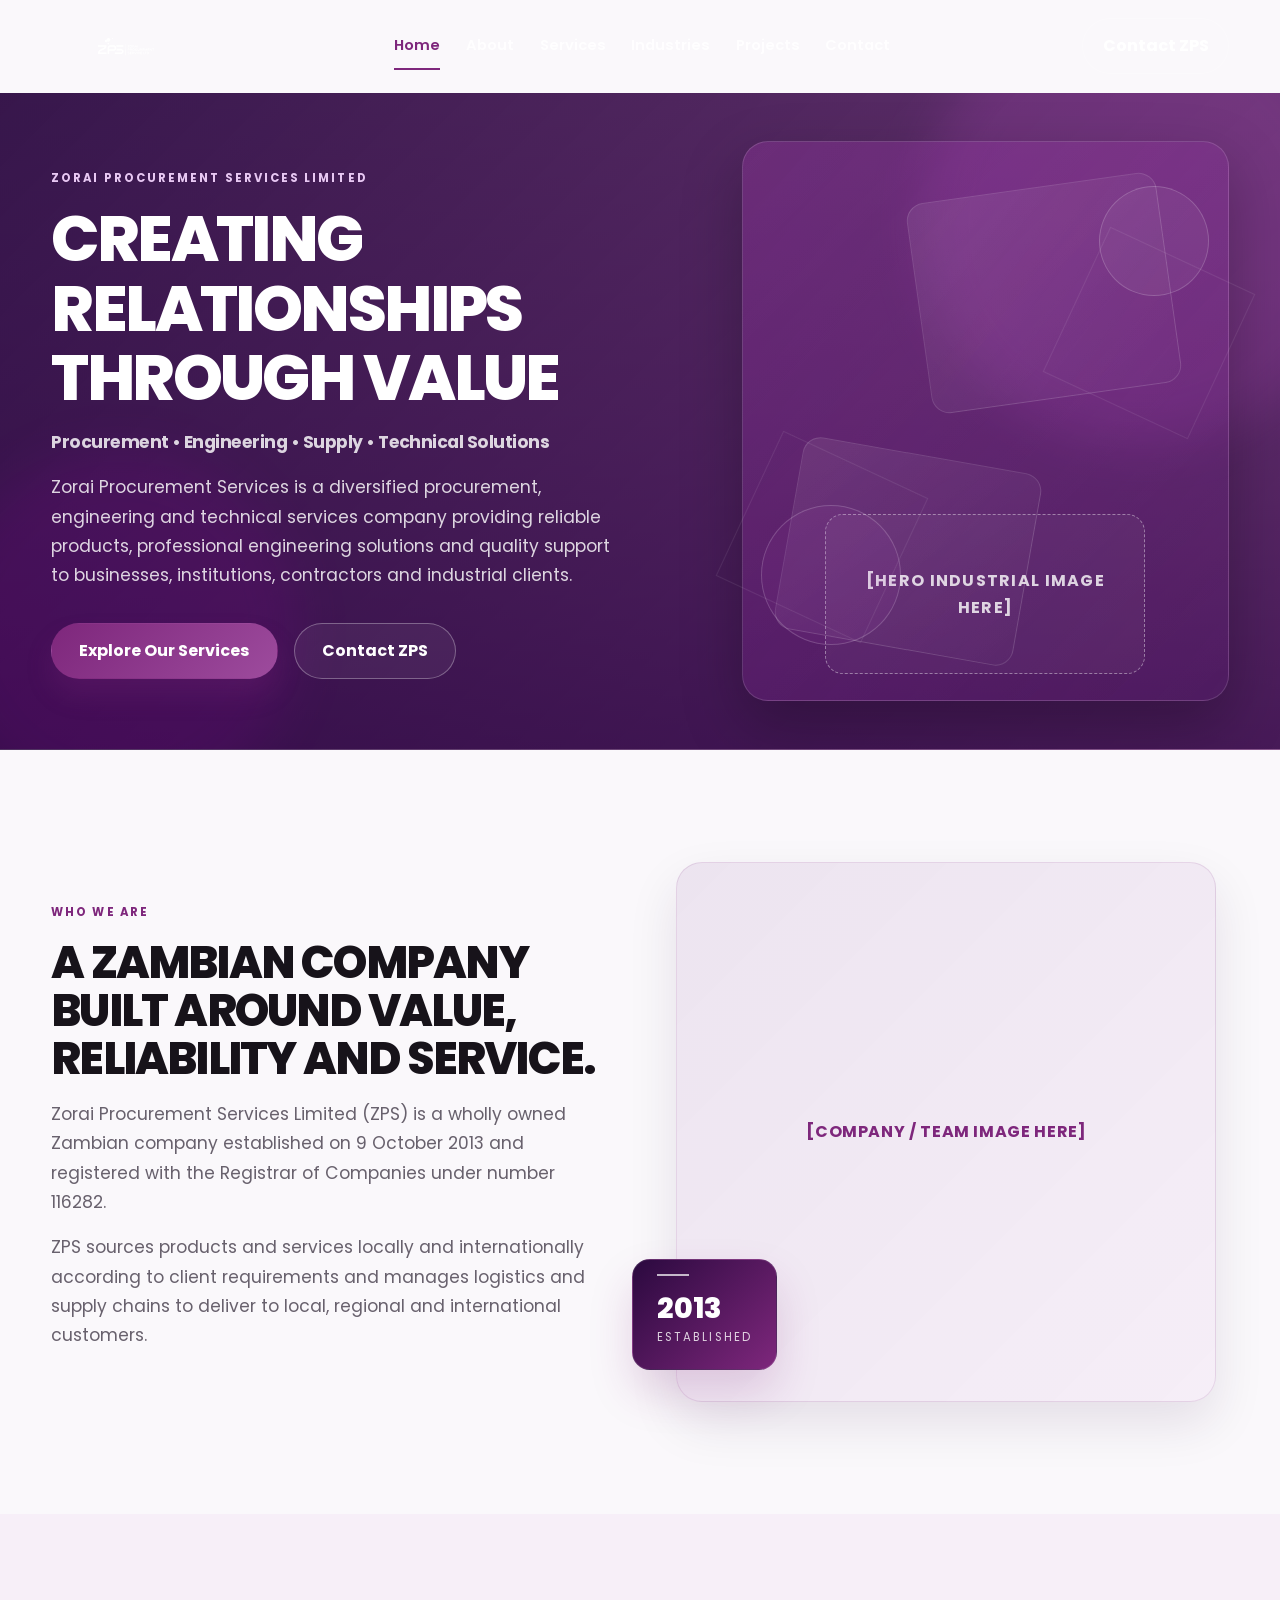
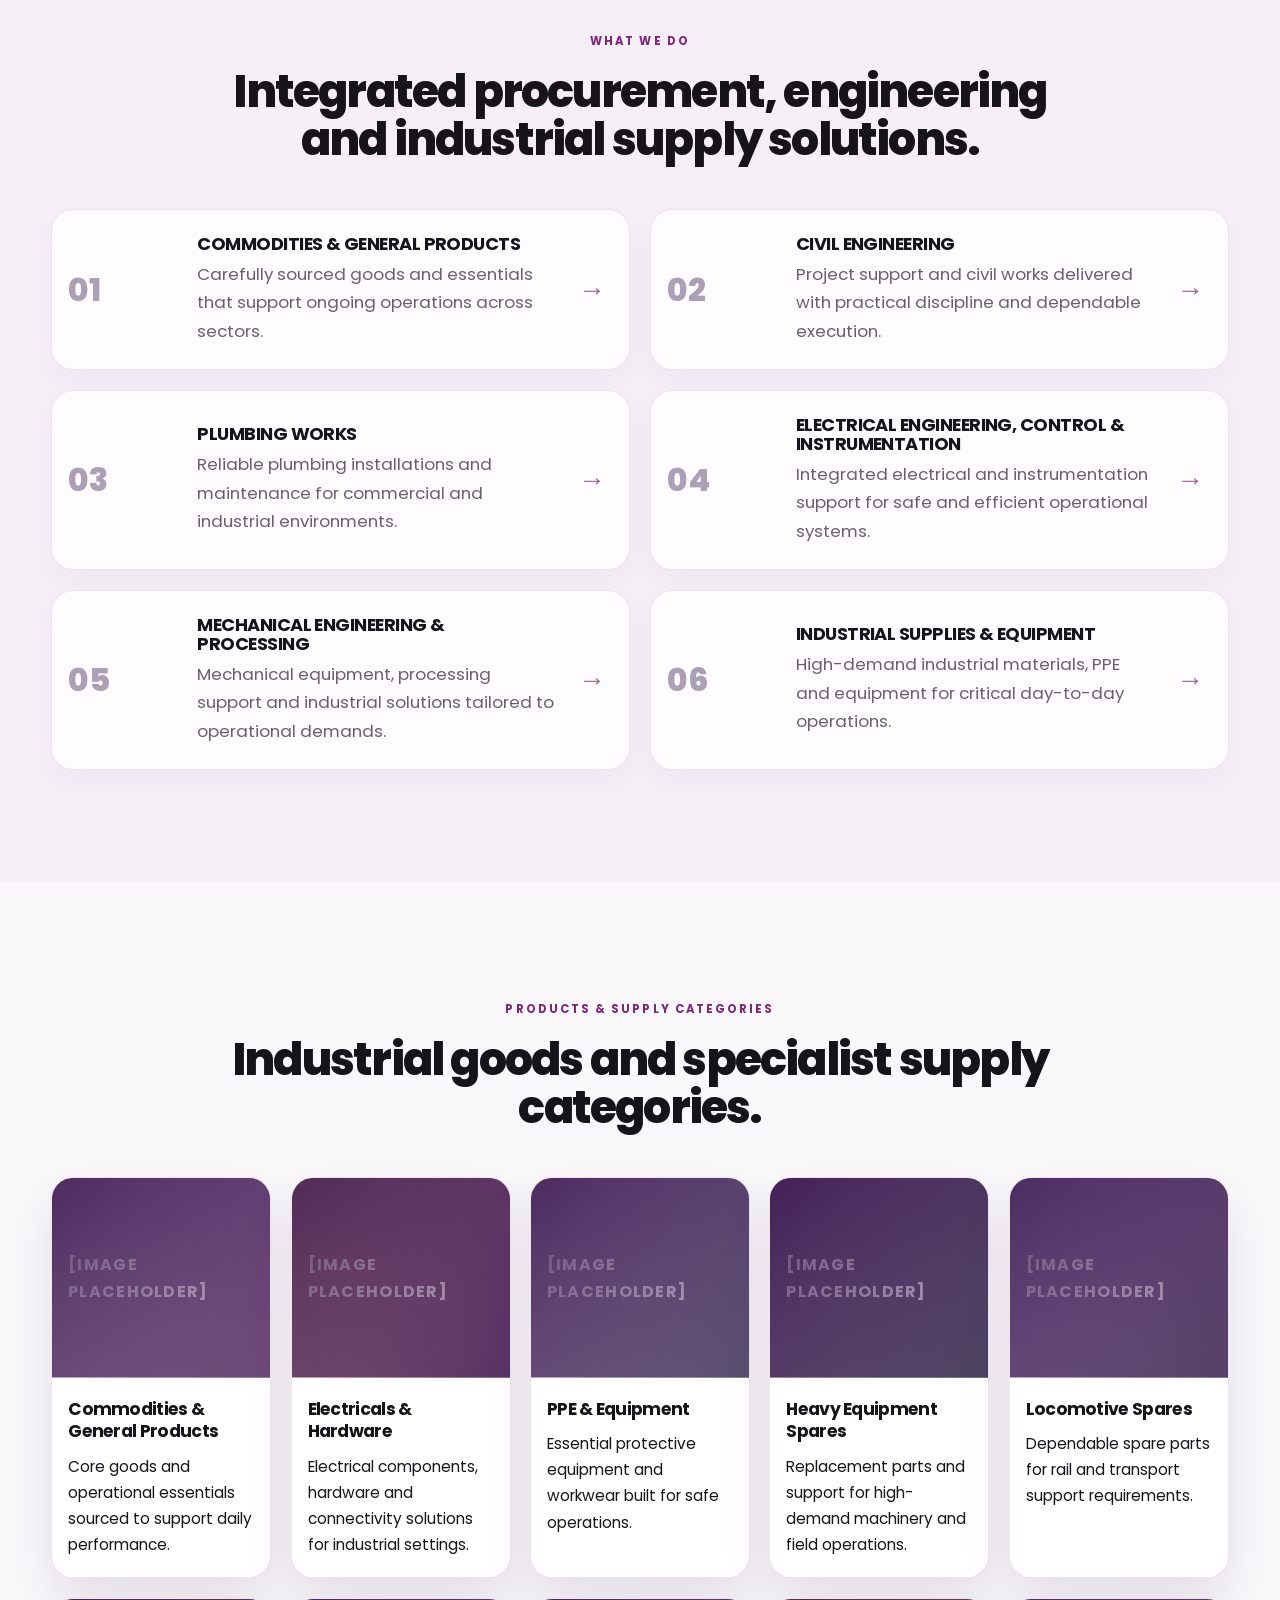
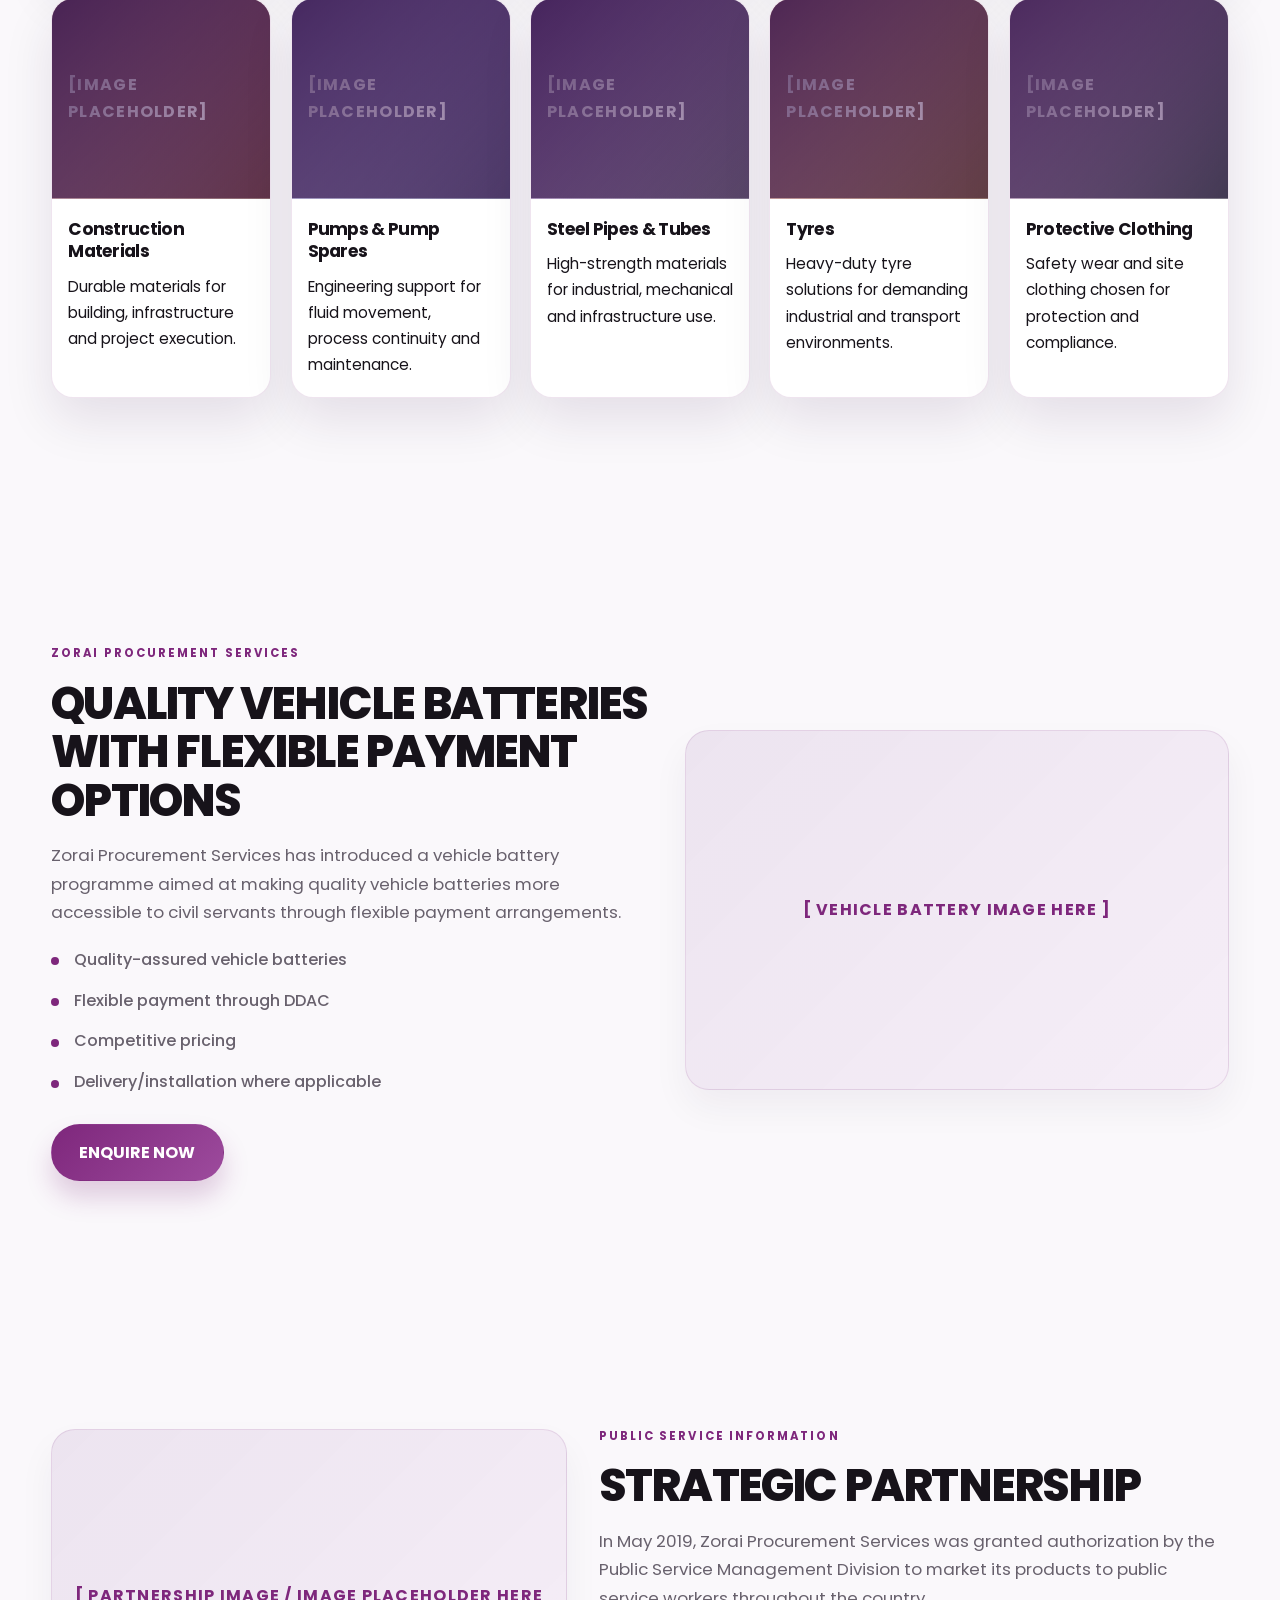
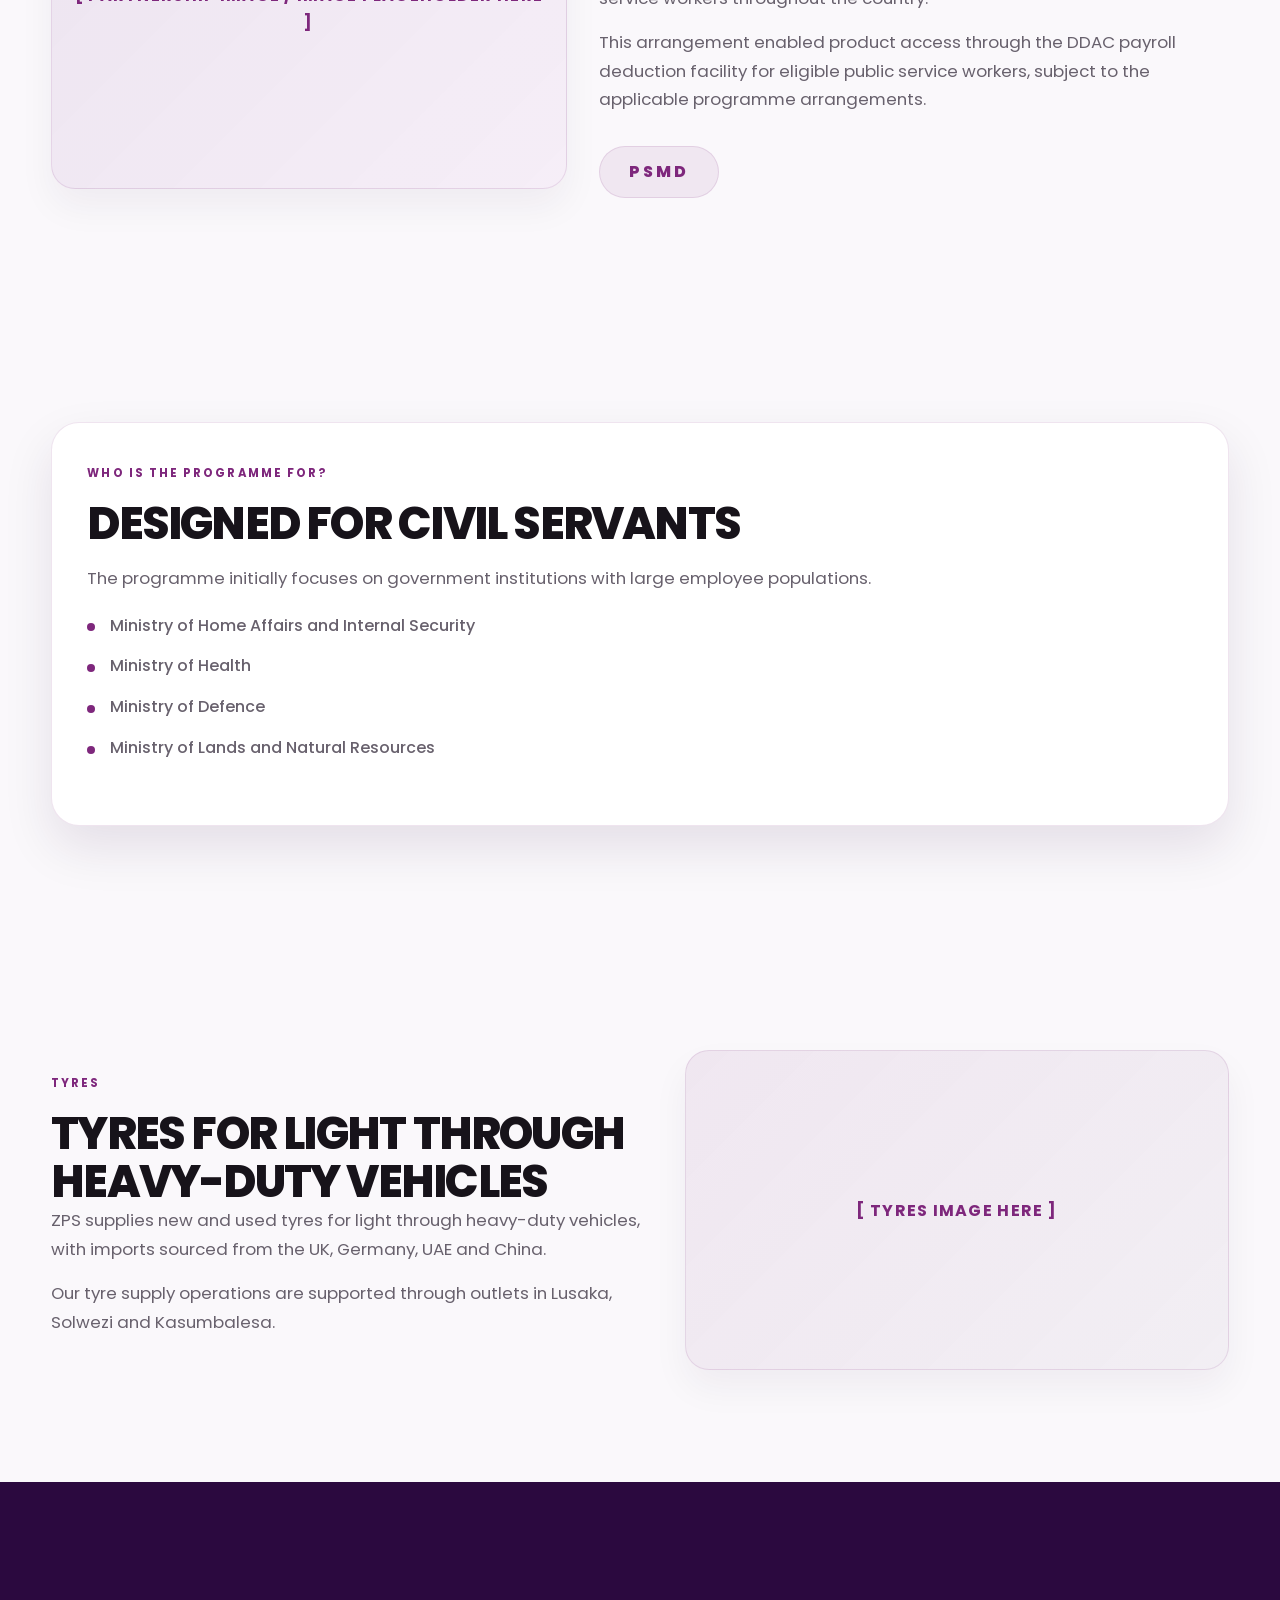
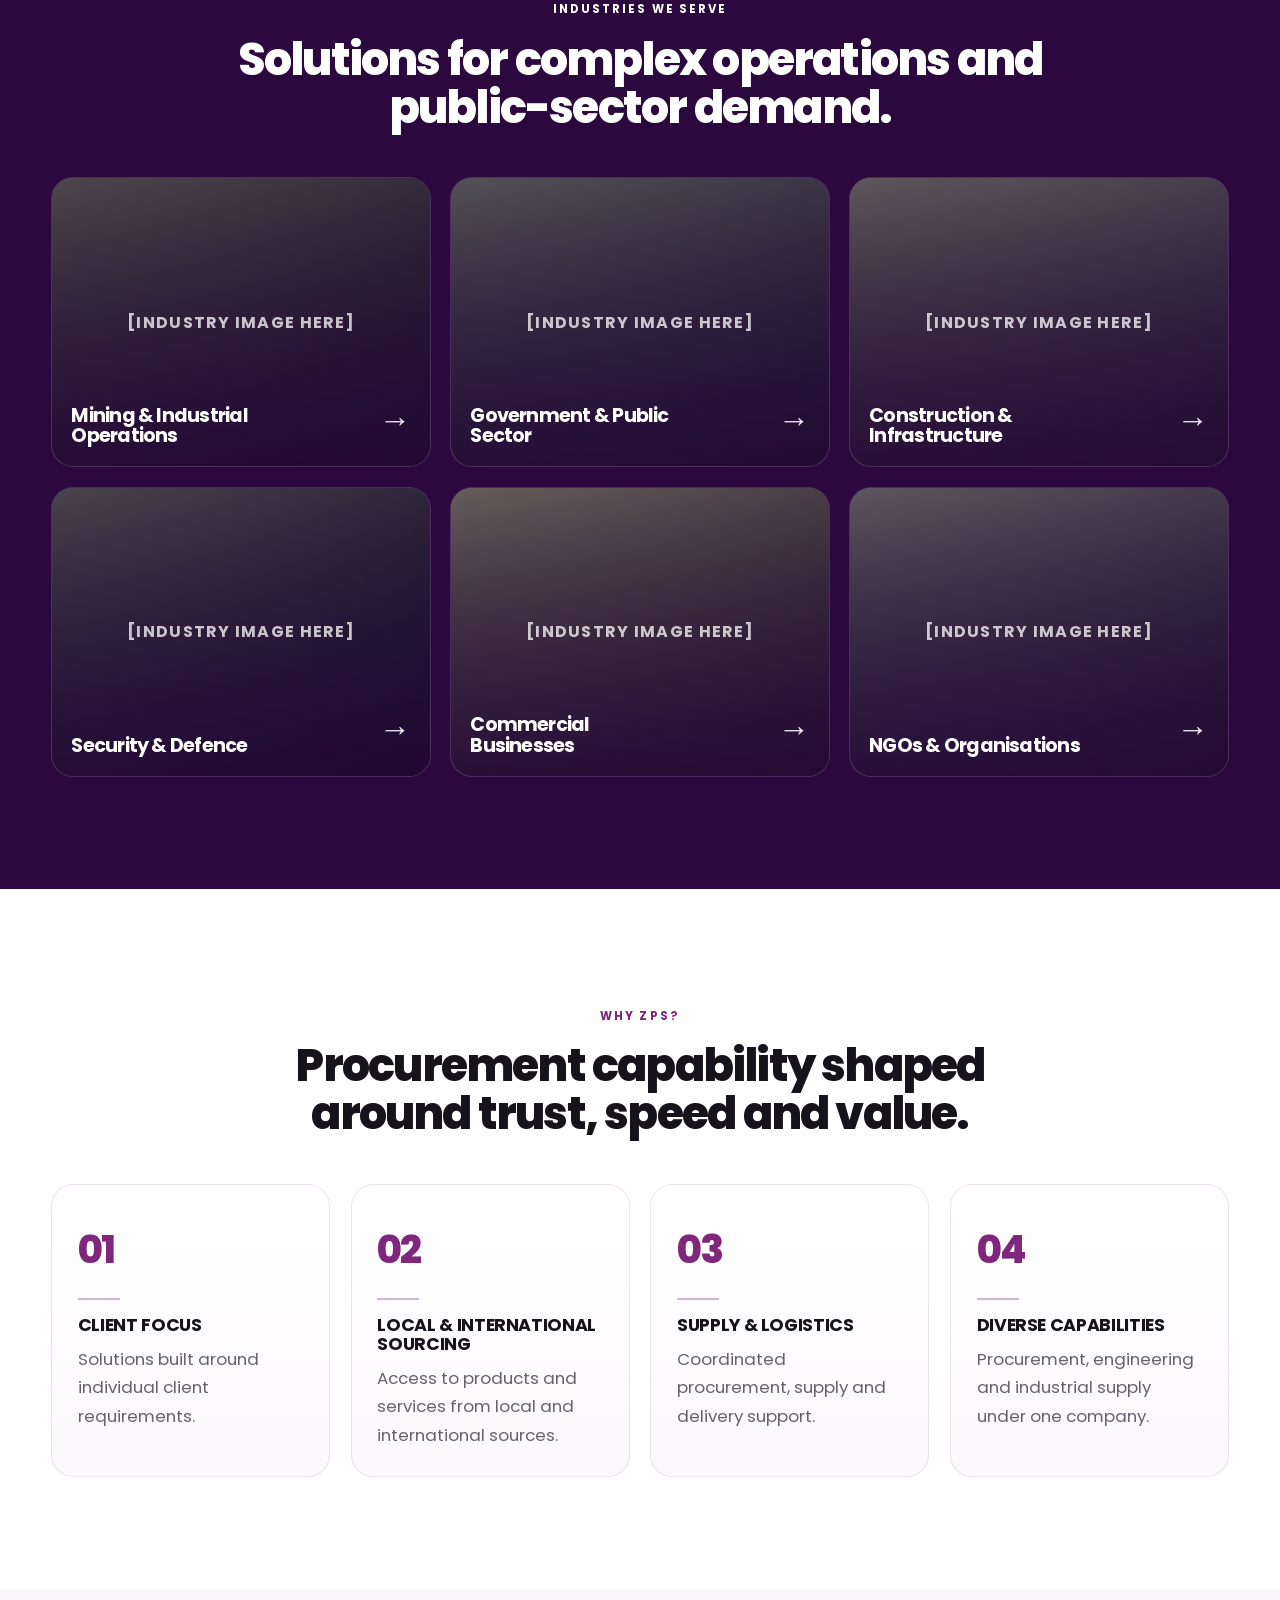
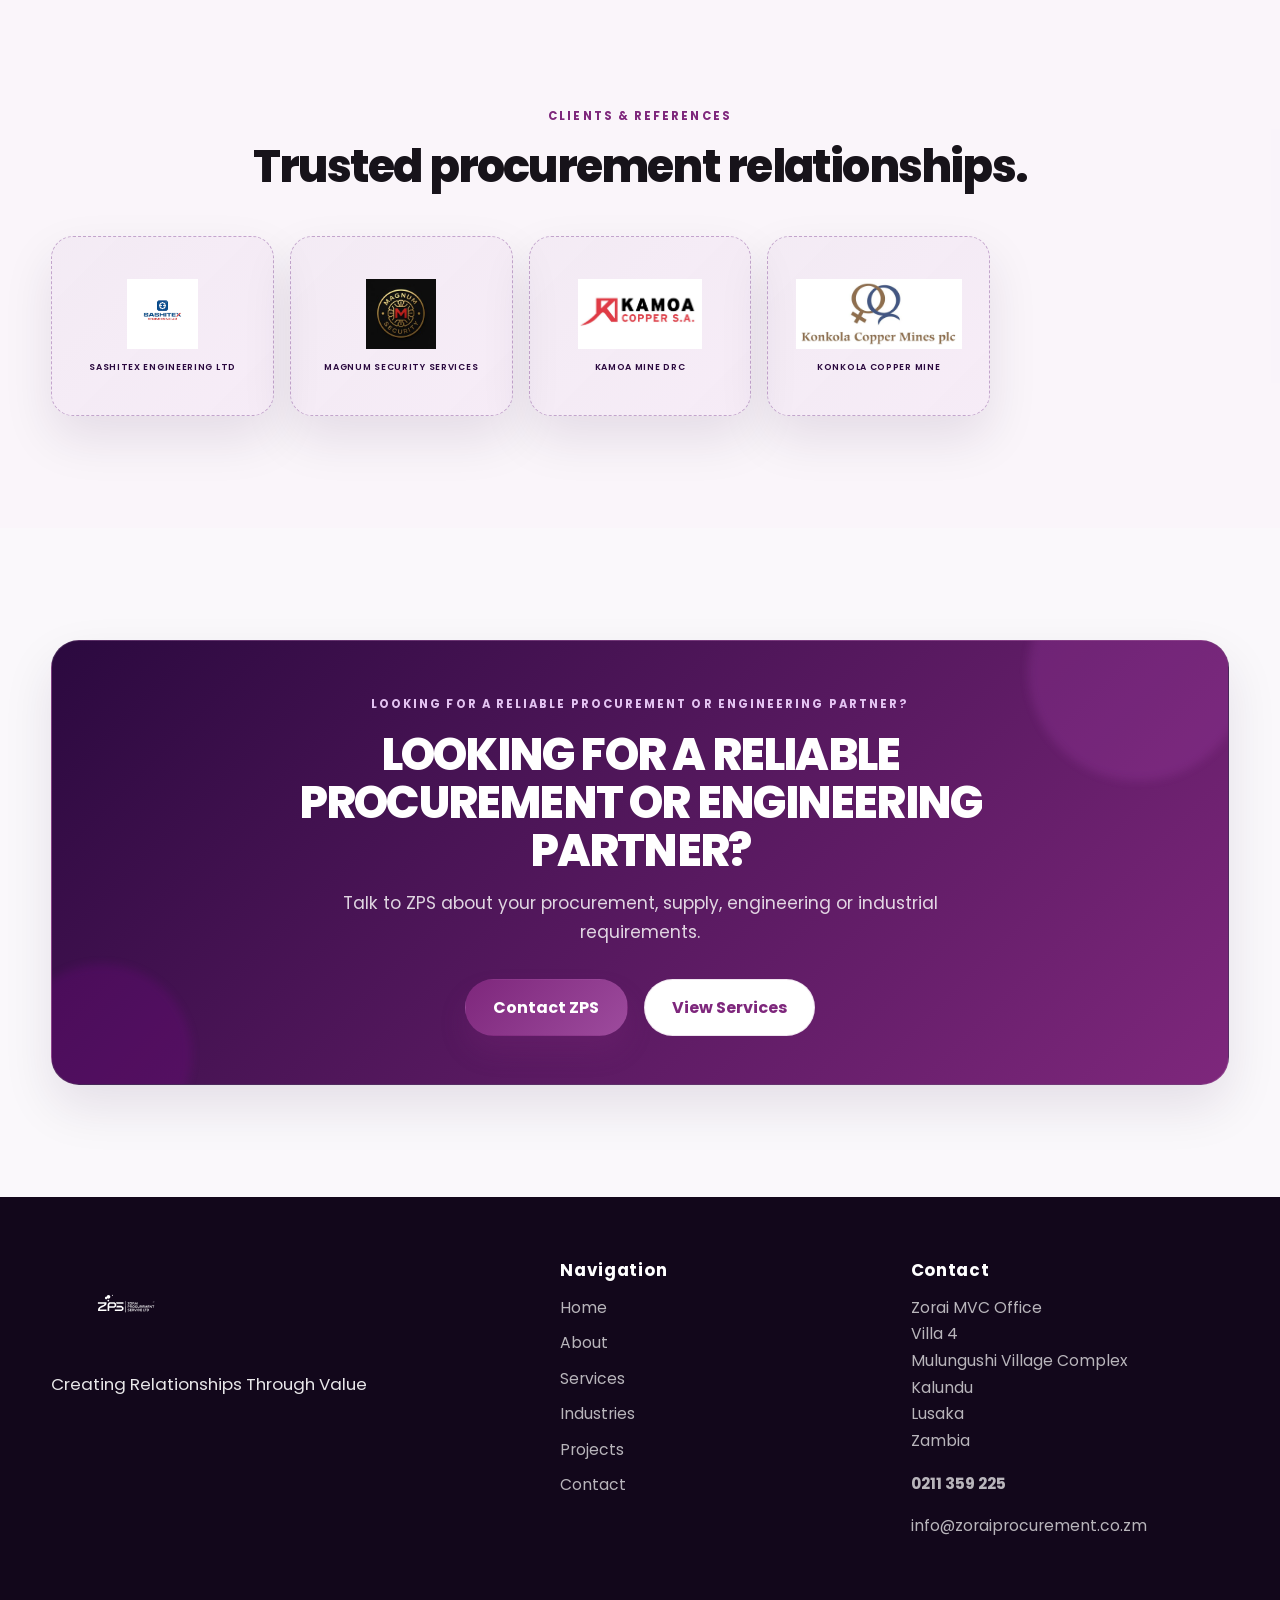
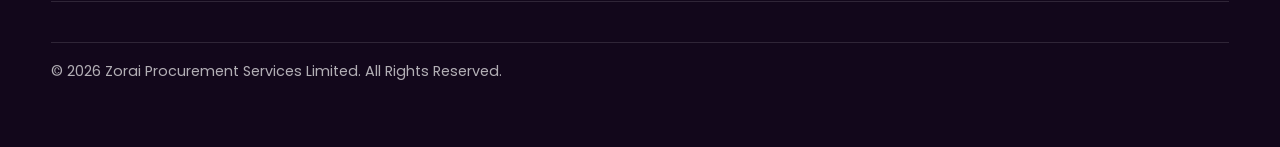
==== commit c06567e3: "Add files via upload" ====
--- a/index.html
+++ b/index.html
@@ -7,7 +7,7 @@
     <meta name="description" content="Zorai Procurement Services Limited provides reliable procurement, engineering, industrial supply and logistics solutions across Zambia and beyond.">
     <link rel="preconnect" href="https://fonts.googleapis.com">
     <link rel="preconnect" href="https://fonts.gstatic.com" crossorigin>
-    <link href="https://fonts.googleapis.com/css2?family=DM+Sans:wght@400;500;600;700&family=Manrope:wght@500;600;700;800&display=swap" rel="stylesheet">
+    <link href="https://fonts.googleapis.com/css2?family=Poppins:wght@400;500;600;700;800&display=swap" rel="stylesheet">
     <link rel="stylesheet" href="css/style.css">
     <script src="js/main.js" defer></script>
     <script src="js/navigation.js" defer></script>
@@ -17,8 +17,7 @@
     <header class="site-header" id="header">
         <div class="nav-container">
             <a href="index.html" class="logo" aria-label="ZPS home">
-                <span class="logo-mark">ZPS</span>
-                <span class="logo-text">[ZPS LOGO HERE]</span>
+                <img src="images/zorai-logo.svg" alt="Zorai Procurement Services" class="logo-image">
             </a>
 
             <button class="mobile-toggle" aria-label="Toggle menu" aria-controls="main-navigation" aria-expanded="false" type="button">
@@ -48,8 +47,8 @@
                 <div class="hero-copy">
                     <span class="eyebrow hero-delay-1">ZORAI PROCUREMENT SERVICES LIMITED</span>
                     <h1 class="hero-delay-2">CREATING RELATIONSHIPS THROUGH VALUE</h1>
-                    <p class="hero-subtitle hero-delay-3">Procurement. Engineering. Supply. Built Around Your Requirements.</p>
-                    <p class="hero-delay-4">Zorai Procurement Services Limited provides procurement, engineering, industrial supply and related solutions to businesses, organisations and government institutions locally, regionally and internationally.</p>
+                    <p class="hero-subtitle hero-delay-3">Procurement • Engineering • Supply • Technical Solutions</p>
+                    <p class="hero-delay-4">Zorai Procurement Services is a diversified procurement, engineering and technical services company providing reliable products, professional engineering solutions and quality support to businesses, institutions, contractors and industrial clients.</p>
                     <div class="hero-actions hero-delay-5">
                         <a href="services.html" class="btn btn-primary">Explore Our Services</a>
                         <a href="contact.html" class="btn btn-secondary">Contact ZPS</a>
@@ -75,8 +74,8 @@
                 <div class="split-content">
                     <span class="eyebrow eyebrow-dark">WHO WE ARE</span>
                     <h2>A ZAMBIAN COMPANY BUILT AROUND VALUE, RELIABILITY AND SERVICE.</h2>
-                    <p>Zorai Procurement Services Limited is a wholly owned Zambian company established on 9 October 2013.</p>
-                    <p>The company operates across a broad range of procurement, supply and engineering-related activities and sources products and services locally and internationally according to client requirements.</p>
+                    <p>Zorai Procurement Services Limited (ZPS) is a wholly owned Zambian company established on 9 October 2013 and registered with the Registrar of Companies under number 116282.</p>
+                    <p>ZPS sources products and services locally and internationally according to client requirements and manages logistics and supply chains to deliver to local, regional and international customers.</p>
                 </div>
 
                 <div class="split-media">
@@ -243,6 +242,74 @@
                             <p>Safety wear and site clothing chosen for protection and compliance.</p>
                         </div>
                     </article>
+                </div>
+            </div>
+        </section>
+
+        <section class="section battery-program-section">
+            <div class="container battery-program-grid reveal">
+                <div class="battery-program-copy">
+                    <span class="eyebrow eyebrow-dark">ZORAI PROCUREMENT SERVICES</span>
+                    <h2>QUALITY VEHICLE BATTERIES WITH FLEXIBLE PAYMENT OPTIONS</h2>
+                    <p>Zorai Procurement Services has introduced a vehicle battery programme aimed at making quality vehicle batteries more accessible to civil servants through flexible payment arrangements.</p>
+
+                    <ul class="check-list">
+                        <li>Quality-assured vehicle batteries</li>
+                        <li>Flexible payment through DDAC</li>
+                        <li>Competitive pricing</li>
+                        <li>Delivery/installation where applicable</li>
+                    </ul>
+
+                    <a href="contact.html" class="btn btn-primary">ENQUIRE NOW</a>
+                </div>
+
+                <div class="battery-program-visual">
+                    <div class="battery-image" aria-label="Vehicle battery image placeholder">[ VEHICLE BATTERY IMAGE HERE ]</div>
+                </div>
+            </div>
+        </section>
+
+        <section class="section partnership-section">
+            <div class="container partnership-layout reveal">
+                <div class="partnership-media">
+                    <div class="partnership-image" aria-label="Partnership image placeholder">[ PARTNERSHIP IMAGE / IMAGE PLACEHOLDER HERE ]</div>
+                </div>
+
+                <div class="partnership-copy">
+                    <span class="eyebrow eyebrow-dark">PUBLIC SERVICE INFORMATION</span>
+                    <h2>STRATEGIC PARTNERSHIP</h2>
+                    <p>In May 2019, Zorai Procurement Services was granted authorization by the Public Service Management Division to market its products to public service workers throughout the country.</p>
+                    <p>This arrangement enabled product access through the DDAC payroll deduction facility for eligible public service workers, subject to the applicable programme arrangements.</p>
+                    <div class="psmd-mark" aria-label="PSMD text treatment">PSMD</div>
+                </div>
+            </div>
+        </section>
+
+        <section class="section target-section">
+            <div class="container target-panel reveal">
+                <span class="eyebrow eyebrow-dark">WHO IS THE PROGRAMME FOR?</span>
+                <h2>DESIGNED FOR CIVIL SERVANTS</h2>
+                <p>The programme initially focuses on government institutions with large employee populations.</p>
+                <ul class="target-list">
+                    <li>Ministry of Home Affairs and Internal Security</li>
+                    <li>Ministry of Health</li>
+                    <li>Ministry of Defence</li>
+                    <li>Ministry of Lands and Natural Resources</li>
+                </ul>
+            </div>
+        </section>
+
+        <section class="section tyre-section">
+            <div class="container tyre-layout reveal">
+                <div class="tyre-copy">
+                    <span class="eyebrow eyebrow-dark">TYRES</span>
+                    <h2>TYRES FOR LIGHT THROUGH HEAVY-DUTY VEHICLES</h2>
+                    <p>ZPS supplies new and used tyres for light through heavy-duty vehicles, with imports sourced from the UK, Germany, UAE and China.</p>
+                    <p>Our tyre supply operations are supported through outlets in Lusaka, Solwezi and Kasumbalesa.</p>
+                </div>
+
+                <div class="tyre-image-wrap">
+                    <div class="tyre-image" aria-label="Tyres image placeholder">[ TYRES IMAGE HERE ]</div>
                 </div>
             </div>
         </section>
@@ -359,11 +426,22 @@
                 </div>
 
                 <div class="clients-row reveal">
-                    <div class="logo-card">[ CLIENT LOGO ]</div>
-                    <div class="logo-card">[ CLIENT LOGO ]</div>
-                    <div class="logo-card">[ CLIENT LOGO ]</div>
-                    <div class="logo-card">[ CLIENT LOGO ]</div>
-                    <div class="logo-card">[ CLIENT LOGO ]</div>
+                    <div class="logo-card">
+                        <img src="images/clients/sashitex-engineering-limited.png" alt="Sashitex Engineering Limited">
+                        <span>Sashitex Engineering Ltd</span>
+                    </div>
+                    <div class="logo-card">
+                        <img src="images/clients/magnum-security-services.jpg" alt="Magnum Security Services">
+                        <span>Magnum Security Services</span>
+                    </div>
+                    <div class="logo-card">
+                        <img src="images/clients/kamoa-mine-drc.jpg" alt="Kamoa Mine DRC">
+                        <span>Kamoa Mine DRC</span>
+                    </div>
+                    <div class="logo-card">
+                        <img src="images/clients/konkola-copper-mines-plc.jpg" alt="Konkola Copper Mines Plc">
+                        <span>Konkola Copper Mine</span>
+                    </div>
                 </div>
             </div>
         </section>
@@ -388,8 +466,7 @@
             <div class="footer-grid">
                 <div class="footer-col footer-brand">
                     <a href="index.html" class="logo footer-logo" aria-label="ZPS home">
-                        <span class="logo-mark">ZPS</span>
-                        <span class="logo-text">[ZPS LOGO HERE]</span>
+                        <img src="images/zorai-logo.svg" alt="Zorai Procurement Services" class="logo-image">
                     </a>
                     <p class="brand-tag">Creating Relationships Through Value</p>
                 </div>
--- a/css/style.css
+++ b/css/style.css
@@ -1,23 +1,23 @@
 :root {
-    --deep-purple: #25003D;
-    --dark-purple: #35004F;
-    --primary-purple: #52006F;
-    --rich-purple: #72008F;
-    --magenta-purple: #9300A3;
-    --soft-purple: #B64CC2;
-    --light-purple: #F5EAF7;
+    --deep-purple: #2B093F;
+    --dark-purple: #2B093F;
+    --primary-purple: #7E277C;
+    --rich-purple: #7E277C;
+    --magenta-purple: #9D4B9D;
+    --soft-purple: #D9BCD5;
+    --light-purple: #F5ECF7;
     --off-white: #FAF8FB;
     --white: #FFFFFF;
     --dark-text: #17131A;
     --muted-text: #68616D;
-    --border: rgba(82, 0, 111, 0.12);
-    --shadow: 0 22px 50px rgba(37, 0, 61, 0.10);
+    --border: rgba(126, 39, 124, 0.12);
+    --shadow: 0 22px 50px rgba(43, 9, 63, 0.10);
     --radius: 22px;
     --radius-sm: 14px;
     --content-width: 1280px;
     --header-height: 92px;
-    --heading-font: 'Manrope', sans-serif;
-    --body-font: 'DM Sans', sans-serif;
+    --heading-font: 'Poppins', sans-serif;
+    --body-font: 'Poppins', sans-serif;
 }
 
 * {
@@ -120,6 +120,46 @@
 
 .section-header-light h2,
 .section-header-light .eyebrow { color: var(--white); }
+
+body,
+button,
+input,
+select,
+textarea,
+a,
+.logo,
+.site-header,
+.main-nav,
+.btn,
+.form-group label,
+.contact-link,
+.footer-links a,
+.footer-phone,
+.service-item,
+.product-body h3,
+.product-body p,
+.industry-content h3,
+.why-item h3,
+.why-item p,
+.logo-card,
+.featured-project-overlay h2,
+.featured-project-overlay p,
+.contact-panel,
+.form-card,
+.office-copy,
+.timeline-copy,
+.mission-panel,
+.approach-item,
+.story-copy,
+.intro-copy,
+.service-feature-copy,
+.future-product-card h3,
+.dealership-copy,
+.dealership-copy li,
+.tyre-copy p,
+.founder-copy p {
+    font-family: var(--body-font);
+}
 
 .eyebrow {
     display: inline-block;
@@ -155,11 +195,11 @@
 .btn-primary {
     background: linear-gradient(135deg, var(--primary-purple), var(--magenta-purple));
     color: var(--white);
-    box-shadow: 0 16px 26px rgba(82, 0, 111, 0.22);
+    box-shadow: 0 16px 26px rgba(126, 39, 124, 0.22);
 }
 
 .btn-primary:hover {
-    box-shadow: 0 16px 32px rgba(82, 0, 111, 0.28);
+    box-shadow: 0 16px 32px rgba(126, 39, 124, 0.28);
 }
 
 .btn-secondary {
@@ -175,7 +215,7 @@
 .btn-light {
     background: var(--white);
     color: var(--primary-purple);
-    border-color: rgba(82, 0, 111, 0.12);
+    border-color: rgba(126, 39, 124, 0.12);
 }
 
 .btn-light:hover {
@@ -206,21 +246,25 @@
     color: var(--white);
 }
 
-.logo-mark {
-    display: inline-flex;
-    align-items: center;
-    justify-content: center;
-    width: 2.7rem;
-    height: 2.7rem;
-    border-radius: 50%;
-    background: linear-gradient(135deg, #f5eaf7, #52006f 45%, #9300a3);
-    color: var(--white);
-    font-size: 0.76rem;
-    box-shadow: 0 10px 24px rgba(82, 0, 111, 0.24);
+.logo-image {
+    display: block;
+    height: 85px;
+    width: auto;
+    max-width: 380px;
+    filter: brightness(0) invert(1);
+    transition: filter 0.25s ease;
 }
 
 .site-header.scrolled .logo {
     color: var(--dark-text);
+}
+
+.site-header.scrolled .logo-image {
+    filter: none;
+}
+
+.site-footer .logo-image {
+    filter: brightness(0) invert(1);
 }
 
 .logo-text {
@@ -243,7 +287,7 @@
     background: rgba(250, 248, 251, 0.96);
     backdrop-filter: blur(12px);
     border-bottom-color: var(--border);
-    box-shadow: 0 18px 40px rgba(37, 0, 61, 0.08);
+    box-shadow: 0 18px 40px rgba(43, 9, 63, 0.08);
 }
 
 .nav-container {
@@ -310,7 +354,7 @@
 
 .hero {
     position: relative;
-    background: linear-gradient(135deg, rgba(37, 0, 61, 0.96), rgba(82, 0, 111, 0.92));
+    background: linear-gradient(135deg, rgba(43, 9, 63, 0.96), rgba(126, 39, 124, 0.92));
     overflow: hidden;
     border-bottom: 1px solid rgba(255,255,255,0.08);
 }
@@ -597,7 +641,7 @@
     border: 1px solid rgba(255,255,255,0.1);
     border-radius: 18px;
     color: var(--white);
-    box-shadow: 0 22px 44px rgba(82, 0, 111, 0.18);
+    box-shadow: 0 22px 44px rgba(126, 39, 124, 0.18);
 }
 
 .info-box::before {
@@ -662,7 +706,7 @@
     font-size: clamp(2rem, 2.5vw, 2.5rem);
     font-weight: 800;
     line-height: 1;
-    color: rgba(37, 0, 61, 0.38);
+    color: rgba(43, 9, 63, 0.38);
     transition: color 0.25s ease;
 }
 
@@ -773,6 +817,375 @@
     font-size: 0.96rem;
 }
 
+.dealership-section,
+.battery-program-section,
+.partnership-section,
+.target-section,
+.civil-servant-programme-section,
+.future-products-section,
+.tyre-section,
+.founder-message-section {
+    background: var(--off-white);
+}
+
+.battery-program-grid {
+    display: grid;
+    grid-template-columns: 1.05fr 0.95fr;
+    gap: 2rem;
+    align-items: center;
+    padding: 1rem 0;
+}
+
+.battery-program-copy {
+    max-width: 620px;
+}
+
+.battery-program-copy h2 {
+    margin-bottom: 1rem;
+}
+
+.battery-program-copy p {
+    margin-bottom: 1.2rem;
+}
+
+.check-list,
+.target-list {
+    list-style: none;
+    display: grid;
+    gap: 0.85rem;
+    margin: 0 0 1.8rem;
+    padding: 0;
+}
+
+.check-list li,
+.target-list li {
+    position: relative;
+    padding-left: 1.4rem;
+    color: var(--muted-text);
+    font-weight: 500;
+}
+
+.check-list li::before,
+.target-list li::before {
+    content: "";
+    position: absolute;
+    left: 0;
+    top: 0.72rem;
+    width: 8px;
+    height: 8px;
+    border-radius: 50%;
+    background: var(--primary-purple);
+}
+
+.battery-program-visual,
+.partnership-media,
+.partnership-image,
+.battery-image,
+.programme-visual {
+    display: flex;
+    align-items: center;
+    justify-content: center;
+}
+
+.battery-image,
+.partnership-image,
+.programme-visual {
+    width: 100%;
+    min-height: 360px;
+    border: 1px solid var(--border);
+    border-radius: 24px;
+    background: linear-gradient(135deg, rgba(82,0,111,0.08), rgba(147,0,163,0.04));
+    color: var(--primary-purple);
+    font-weight: 700;
+    letter-spacing: 0.08em;
+    text-transform: uppercase;
+    text-align: center;
+    padding: 1rem;
+    box-shadow: 0 18px 36px rgba(37,0,61,0.05);
+}
+
+.partnership-layout {
+    display: grid;
+    grid-template-columns: 0.9fr 1.1fr;
+    gap: 2rem;
+    align-items: center;
+}
+
+.partnership-copy {
+    max-width: 640px;
+}
+
+.partnership-copy h2 {
+    margin-bottom: 1rem;
+}
+
+.partnership-copy p {
+    margin-bottom: 1rem;
+}
+
+.psmd-mark {
+    display: inline-flex;
+    align-items: center;
+    justify-content: center;
+    margin-top: 1rem;
+    min-width: 120px;
+    min-height: 52px;
+    border-radius: 999px;
+    background: rgba(126, 39, 124, 0.08);
+    border: 1px solid rgba(126, 39, 124, 0.12);
+    color: var(--primary-purple);
+    font-family: var(--heading-font);
+    font-size: 1rem;
+    font-weight: 800;
+    letter-spacing: 0.18em;
+}
+
+.target-panel {
+    background: var(--white);
+    border: 1px solid var(--border);
+    border-radius: 28px;
+    padding: 2.2rem;
+    box-shadow: var(--shadow);
+}
+
+.target-panel h2 {
+    margin-bottom: 1rem;
+}
+
+.target-panel p {
+    margin-bottom: 1.2rem;
+}
+
+.civil-programme-layout {
+    display: grid;
+    grid-template-columns: 0.9fr 1.1fr;
+    gap: 2rem;
+    align-items: center;
+}
+
+.civil-programme-copy {
+    max-width: 560px;
+}
+
+.civil-programme-copy h2 {
+    margin-bottom: 0.8rem;
+}
+
+.programme-subheading {
+    margin-bottom: 1rem;
+    font-weight: 700;
+    color: var(--primary-purple);
+    letter-spacing: 0.08em;
+    text-transform: uppercase;
+    font-size: 0.86rem;
+}
+
+.civil-programme-product {
+    padding: 1.5rem;
+    background: var(--white);
+    border: 1px solid var(--border);
+    border-radius: 28px;
+    box-shadow: var(--shadow);
+}
+
+.product-number {
+    display: inline-flex;
+    align-items: center;
+    justify-content: center;
+    width: 72px;
+    height: 72px;
+    border-radius: 50%;
+    background: rgba(82,0,111,0.08);
+    color: var(--primary-purple);
+    font-family: var(--heading-font);
+    font-size: 1.3rem;
+    font-weight: 800;
+    margin-bottom: 1rem;
+}
+
+.product-card-copy {
+    margin-bottom: 1rem;
+}
+
+.product-card-copy h3 {
+    margin-bottom: 0.6rem;
+}
+
+.programme-visual {
+    min-height: 240px;
+    margin-bottom: 1.2rem;
+}
+
+.future-products-grid {
+    display: grid;
+    grid-template-columns: repeat(3, minmax(0, 1fr));
+    gap: 1rem;
+}
+
+.future-product-card {
+    position: relative;
+    padding: 1.5rem 1.2rem;
+    background: var(--white);
+    border: 1px solid var(--border);
+    border-radius: 22px;
+    box-shadow: 0 16px 36px rgba(37,0,61,0.04);
+    transition: transform 0.25s ease, box-shadow 0.25s ease, border-color 0.25s ease;
+}
+
+.future-product-card:hover {
+    transform: translateY(-4px);
+    border-color: rgba(126, 39, 124, 0.18);
+    box-shadow: var(--shadow);
+}
+
+.future-number {
+    display: inline-block;
+    margin-bottom: 1rem;
+    font-family: var(--heading-font);
+    font-size: clamp(2rem, 2.8vw, 2.8rem);
+    font-weight: 800;
+    color: rgba(82,0,111,0.34);
+}
+
+.future-product-card h3 {
+    font-size: 1.1rem;
+    letter-spacing: -0.02em;
+}
+
+.service-context {
+    margin-top: 0.6rem;
+    padding: 0.7rem 0.85rem;
+    border-radius: 12px;
+    background: rgba(126, 39, 124, 0.06);
+    border: 1px solid rgba(126, 39, 124, 0.08);
+    color: var(--primary-purple);
+    font-size: 0.92rem;
+    font-weight: 600;
+}
+
+.service-context[hidden] {
+    display: none;
+}
+
+.dealership-grid {
+    display: grid;
+    grid-template-columns: repeat(2, minmax(0, 1fr));
+    gap: 1.4rem;
+}
+
+.dealership-card {
+    display: grid;
+    grid-template-columns: 0.85fr 1.15fr;
+    gap: 1.2rem;
+    padding: 1.2rem;
+    border-radius: 24px;
+    background: var(--white);
+    border: 1px solid var(--border);
+    box-shadow: 0 18px 36px rgba(37,0,61,0.05);
+}
+
+.dealership-image {
+    min-height: 260px;
+    display: flex;
+    align-items: center;
+    justify-content: center;
+    border-radius: 18px;
+    border: 1px solid var(--border);
+    background: linear-gradient(135deg, rgba(126,39,124,0.08), rgba(43,9,63,0.04));
+    color: var(--primary-purple);
+    text-transform: uppercase;
+    letter-spacing: 0.08em;
+    font-weight: 700;
+    text-align: center;
+    padding: 1rem;
+}
+
+.dealership-copy {
+    display: flex;
+    flex-direction: column;
+    justify-content: center;
+}
+
+.dealership-copy h3 {
+    margin-bottom: 0.75rem;
+}
+
+.dealership-copy p {
+    margin-bottom: 0.8rem;
+}
+
+.dealership-copy ul {
+    list-style: none;
+    display: grid;
+    gap: 0.5rem;
+    padding: 0;
+    margin: 0;
+}
+
+.dealership-copy li {
+    position: relative;
+    padding-left: 1.15rem;
+    color: var(--muted-text);
+}
+
+.dealership-copy li::before {
+    content: "";
+    position: absolute;
+    left: 0;
+    top: 0.7rem;
+    width: 7px;
+    height: 7px;
+    border-radius: 50%;
+    background: var(--primary-purple);
+}
+
+.tyre-layout,
+.founder-message-layout {
+    display: grid;
+    grid-template-columns: 1.05fr 0.95fr;
+    gap: 2rem;
+    align-items: center;
+}
+
+.tyre-image,
+.founder-photo {
+    width: 100%;
+    min-height: 320px;
+    border: 1px solid var(--border);
+    border-radius: 24px;
+    background: linear-gradient(135deg, rgba(126,39,124,0.08), rgba(43,9,63,0.04));
+    color: var(--primary-purple);
+    font-weight: 700;
+    letter-spacing: 0.08em;
+    text-transform: uppercase;
+    display: flex;
+    align-items: center;
+    justify-content: center;
+    text-align: center;
+    padding: 1rem;
+    box-shadow: 0 18px 36px rgba(37,0,61,0.05);
+}
+
+.founder-message-layout {
+    background: var(--white);
+    border: 1px solid var(--border);
+    border-radius: 28px;
+    padding: 1.5rem;
+    box-shadow: var(--shadow);
+}
+
+.founder-copy h2 {
+    margin-bottom: 1rem;
+}
+
+@media (max-width: 1100px) {
+    .dealership-grid,
+    .tyre-layout,
+    .founder-message-layout {
+        grid-template-columns: 1fr;
+    }
+}
+
 .industries-section {
     background: linear-gradient(135deg, var(--deep-purple), var(--dark-purple));
     color: var(--white);
@@ -884,7 +1297,7 @@
     padding: 2rem 1.6rem 1.7rem;
     border: 1px solid var(--border);
     border-radius: var(--radius);
-    background: linear-gradient(180deg, var(--white), rgba(245,234,247,0.35));
+    background: linear-gradient(180deg, var(--white), rgba(245,236,247,0.35));
 }
 
 .why-number {
@@ -925,10 +1338,12 @@
 }
 
 .logo-card {
-    min-height: 118px;
+    min-height: 150px;
     display: flex;
+    flex-direction: column;
     align-items: center;
     justify-content: center;
+    gap: 0.7rem;
     border-radius: 16px;
     border: 1px solid var(--border);
     background: rgba(255,255,255,0.56);
@@ -937,6 +1352,27 @@
     letter-spacing: 0.12em;
     text-transform: uppercase;
     box-shadow: inset 0 0 0 1px rgba(255,255,255,0.4);
+    padding: 0.9rem 0.75rem;
+    overflow: hidden;
+}
+
+.logo-card img {
+    display: block;
+    max-width: 100%;
+    max-height: 70px;
+    width: auto;
+    height: auto;
+    object-fit: contain;
+    filter: grayscale(0.1);
+}
+
+.logo-card span {
+    display: block;
+    text-align: center;
+    font-size: 0.55rem;
+    line-height: 1.4;
+    letter-spacing: 0.08em;
+    color: var(--deep-purple);
 }
 
 .cta-section {
@@ -1155,7 +1591,7 @@
 .page-hero {
     position: relative;
     overflow: hidden;
-    background: linear-gradient(135deg, rgba(37, 0, 61, 0.96), rgba(82, 0, 111, 0.82));
+    background: linear-gradient(135deg, rgba(43, 9, 63, 0.96), rgba(126, 39, 124, 0.82));
     border-bottom: 1px solid rgba(255,255,255,0.08);
 }
 
@@ -1287,7 +1723,7 @@
 .story-copy {
     position: relative;
     padding-left: 1.5rem;
-    border-left: 2px solid rgba(82, 0, 111, 0.26);
+    border-left: 2px solid rgba(126, 39, 124, 0.26);
 }
 
 .story-copy h2 {
@@ -1416,7 +1852,7 @@
 .approach-line {
     width: 48px;
     height: 2px;
-    background: rgba(82, 0, 111, 0.26);
+    background: rgba(126, 39, 124, 0.26);
 }
 
 .approach-item h3 {
@@ -1448,7 +1884,7 @@
 }
 
 .mission-panel-alt {
-    background: linear-gradient(135deg, #ffffff, #f5eaf7);
+    background: linear-gradient(135deg, #ffffff, #F5ECF7);
     border: 1px solid var(--border);
     color: var(--dark-text);
 }
@@ -1498,7 +1934,7 @@
     top: 0;
     bottom: 0;
     width: 2px;
-    background: rgba(82, 0, 111, 0.18);
+    background: rgba(126, 39, 124, 0.18);
 }
 
 .timeline-item {
@@ -1527,7 +1963,7 @@
     width: 2px;
     height: 100%;
     min-height: 110px;
-    background: rgba(82, 0, 111, 0.18);
+    background: rgba(126, 39, 124, 0.18);
 }
 
 .timeline-line::before {
@@ -1540,7 +1976,7 @@
     transform: translateX(-50%);
     border-radius: 50%;
     background: var(--primary-purple);
-    box-shadow: 0 0 0 6px rgba(82, 0, 111, 0.08);
+    box-shadow: 0 0 0 6px rgba(126, 39, 124, 0.08);
 }
 
 .timeline-copy {
@@ -2281,7 +2717,7 @@
     width: 2.4rem;
     height: 2.4rem;
     border-radius: 50%;
-    background: rgba(82, 0, 111, 0.08);
+    background: rgba(126, 39, 124, 0.08);
     color: var(--primary-purple);
     font-size: 1.5rem;
     transition: transform 0.25s ease, background 0.25s ease;
@@ -2289,7 +2725,7 @@
 
 .project-card:hover .project-arrow {
     transform: translateX(8px);
-    background: rgba(82, 0, 111, 0.12);
+    background: rgba(126, 39, 124, 0.12);
 }
 
 .featured-project-section {
@@ -2319,7 +2755,7 @@
     bottom: 2rem;
     max-width: 540px;
     padding: 1.2rem 1.4rem;
-    background: rgba(37, 0, 61, 0.7);
+    background: rgba(43, 9, 63, 0.7);
     backdrop-filter: blur(6px);
     border: 1px solid rgba(255,255,255,0.12);
     border-radius: 18px;
@@ -2531,6 +2967,10 @@
         grid-template-columns: repeat(3, minmax(0, 1fr));
     }
 
+    .future-products-grid {
+        grid-template-columns: repeat(2, minmax(0, 1fr));
+    }
+
     .why-grid {
         grid-template-columns: repeat(2, minmax(0,1fr));
     }
@@ -2541,7 +2981,10 @@
     .industry-feature,
     .contact-layout,
     .office-layout,
-    .intro-layout {
+    .intro-layout,
+    .battery-program-grid,
+    .partnership-layout,
+    .civil-programme-layout {
         grid-template-columns: 1fr;
     }
 
@@ -2593,7 +3036,7 @@
         right: 0;
         width: min(82vw, 330px);
         height: 100vh;
-        background: rgba(37, 0, 61, 0.98);
+        background: rgba(43, 9, 63, 0.98);
         padding: 6rem 1.4rem 2rem;
         z-index: 999;
         box-shadow: -18px 0 40px rgba(0,0,0,0.2);
@@ -2768,7 +3211,7 @@
 
 .hero {
     position: relative;
-    background: linear-gradient(135deg, rgba(37, 0, 61, 0.9), rgba(82, 0, 111, 0.75));
+    background: linear-gradient(135deg, rgba(43, 9, 63, 0.9), rgba(126, 39, 124, 0.75));
     overflow: hidden;
 }
 
@@ -2884,7 +3327,7 @@
 
 .card:hover {
     transform: translateY(-4px);
-    box-shadow: 0 18px 40px rgba(37, 0, 61, 0.12);
+    box-shadow: 0 18px 40px rgba(43, 9, 63, 0.12);
 }
 
 .service-card,
@@ -2912,7 +3355,7 @@
     align-items: center;
     justify-content: center;
     border-radius: 12px;
-    background: rgba(82, 0, 111, 0.08);
+    background: rgba(126, 39, 124, 0.08);
     color: var(--primary-purple);
     font-weight: 700;
     margin-bottom: 1rem;
@@ -3152,7 +3595,7 @@
 .form-group select,
 .form-group textarea {
     width: 100%;
-    border: 1px solid rgba(82, 0, 111, 0.2);
+    border: 1px solid rgba(126, 39, 124, 0.2);
     border-radius: 12px;
     padding: 0.9rem 1rem;
     background: var(--white);
@@ -3165,7 +3608,7 @@
 .form-group textarea:focus {
     outline: none;
     border-color: var(--primary-purple);
-    box-shadow: 0 0 0 4px rgba(82, 0, 111, 0.08);
+    box-shadow: 0 0 0 4px rgba(126, 39, 124, 0.08);
 }
 
 .form-group textarea {
@@ -3175,8 +3618,8 @@
 
 .form-status {
     margin-top: 1rem;
-    background: rgba(82,0,111,0.06);
-    border: 1px solid rgba(82,0,111,0.15);
+    background: rgba(126,39,124,0.06);
+    border: 1px solid rgba(126,39,124,0.15);
     color: var(--primary-purple);
     padding: 0.9rem 1rem;
     border-radius: 12px;
@@ -3264,7 +3707,7 @@
     top: 0.5rem;
     bottom: 0.5rem;
     width: 2px;
-    background: rgba(82, 0, 111, 0.2);
+    background: rgba(126, 39, 124, 0.2);
 }
 
 .timeline-item {
@@ -3343,7 +3786,7 @@
         right: -110%;
         width: min(82vw, 340px);
         height: 100vh;
-        background: rgba(37, 0, 61, 0.97);
+        background: rgba(43, 9, 63, 0.97);
         box-shadow: -20px 0 30px rgba(0,0,0,0.18);
         transition: right 0.25s ease;
         padding: 6rem 1.5rem 2rem;
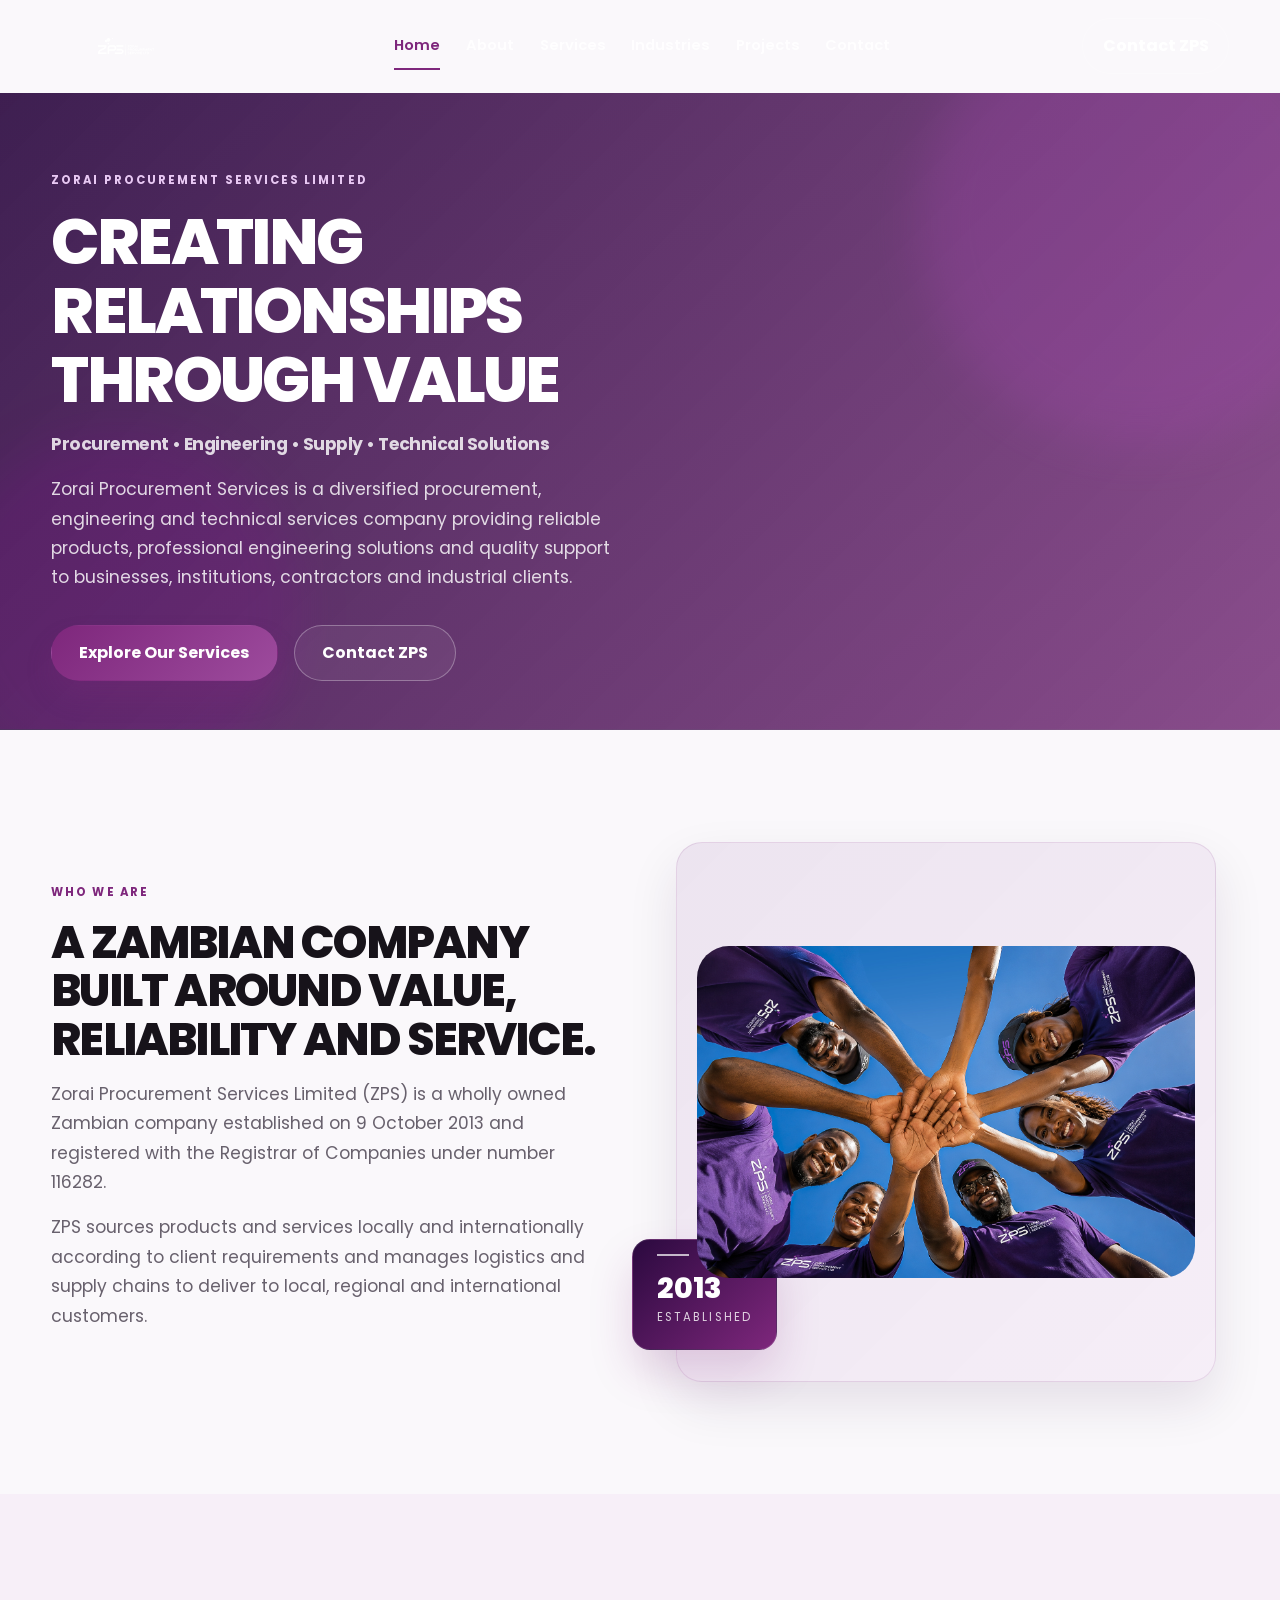
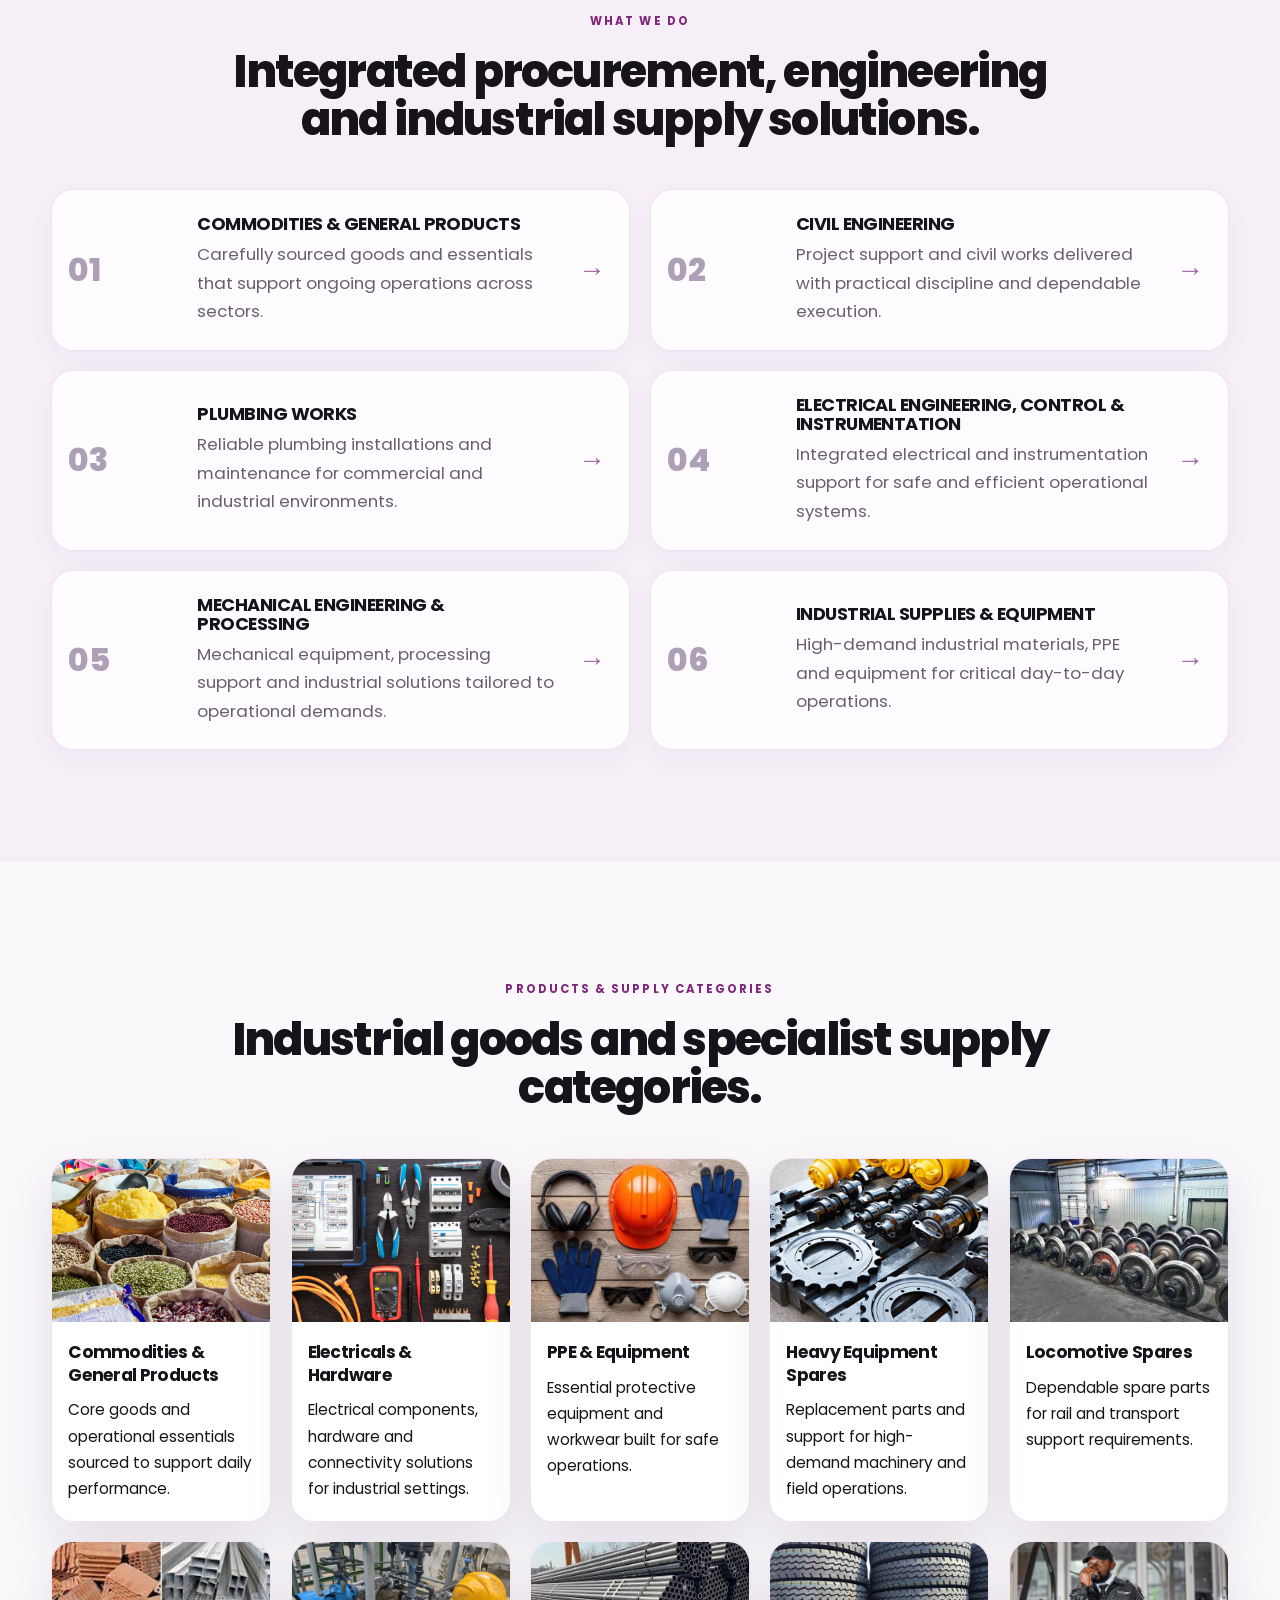
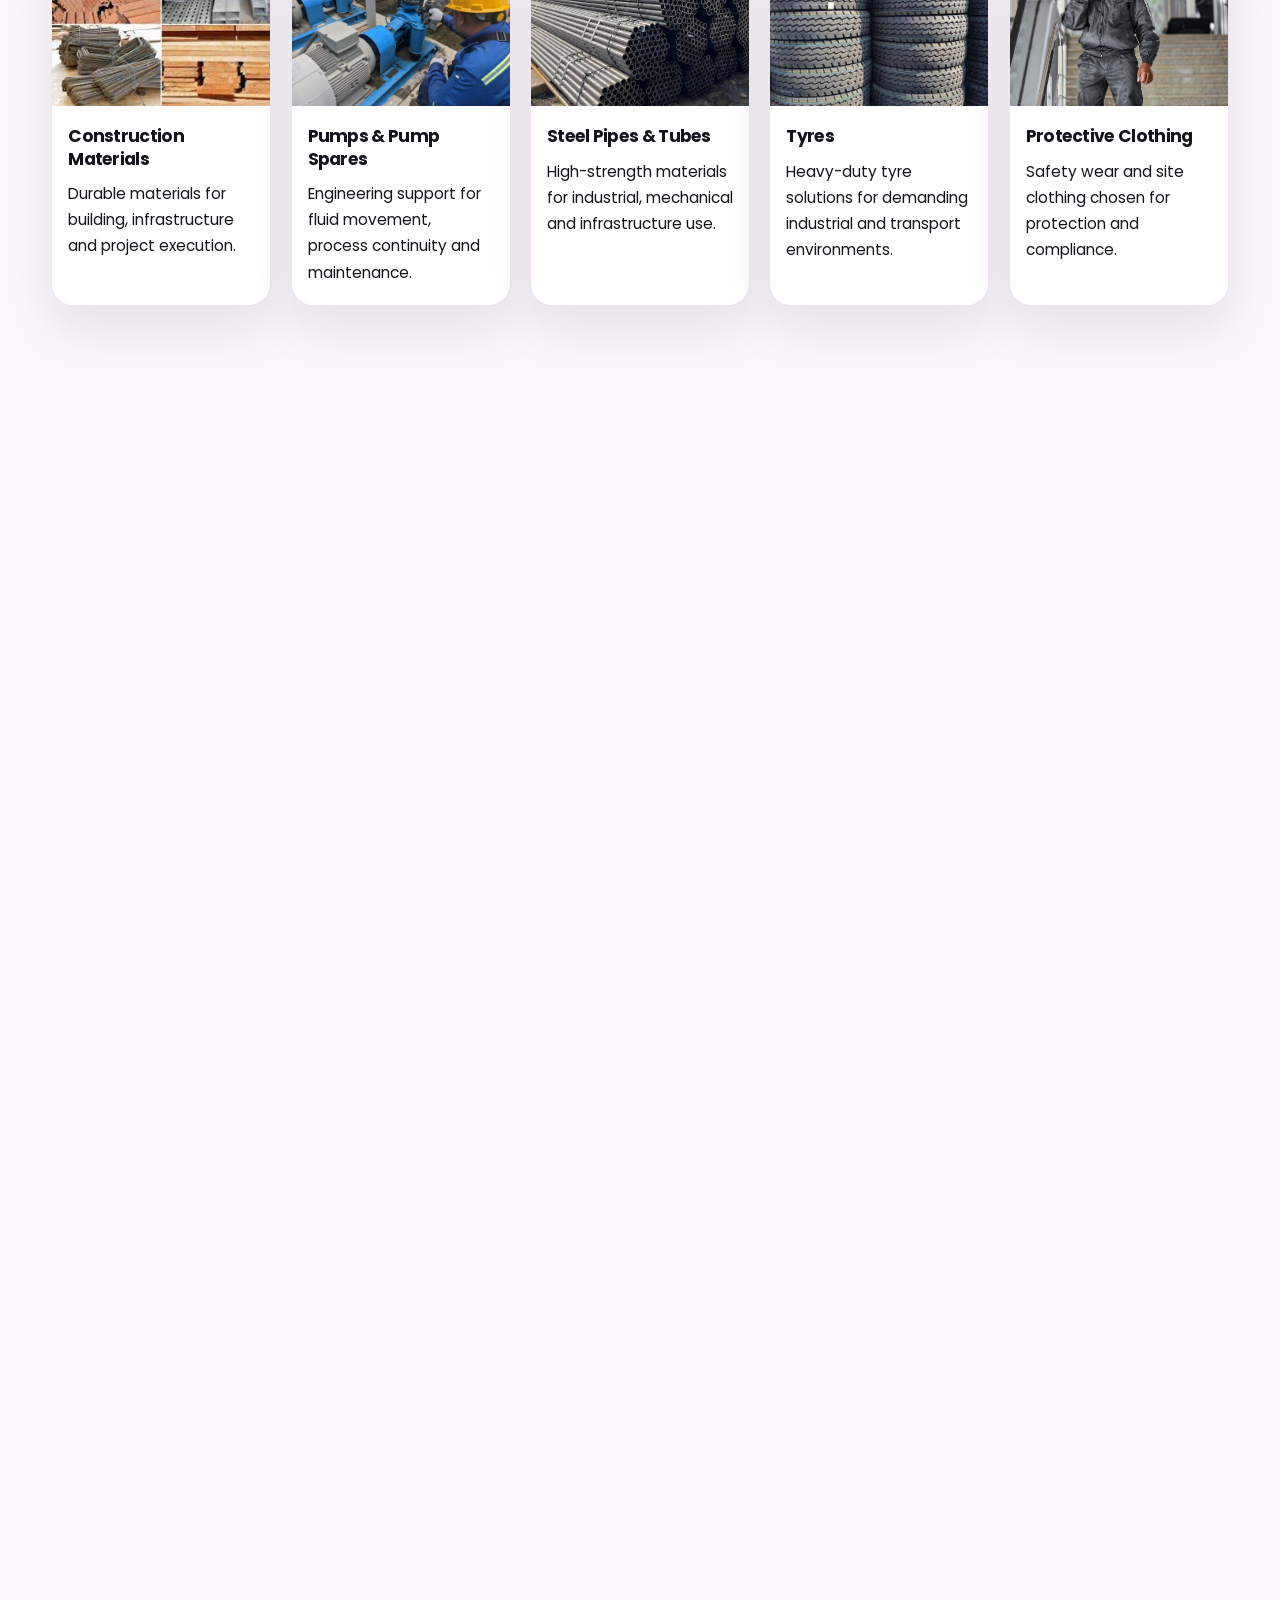
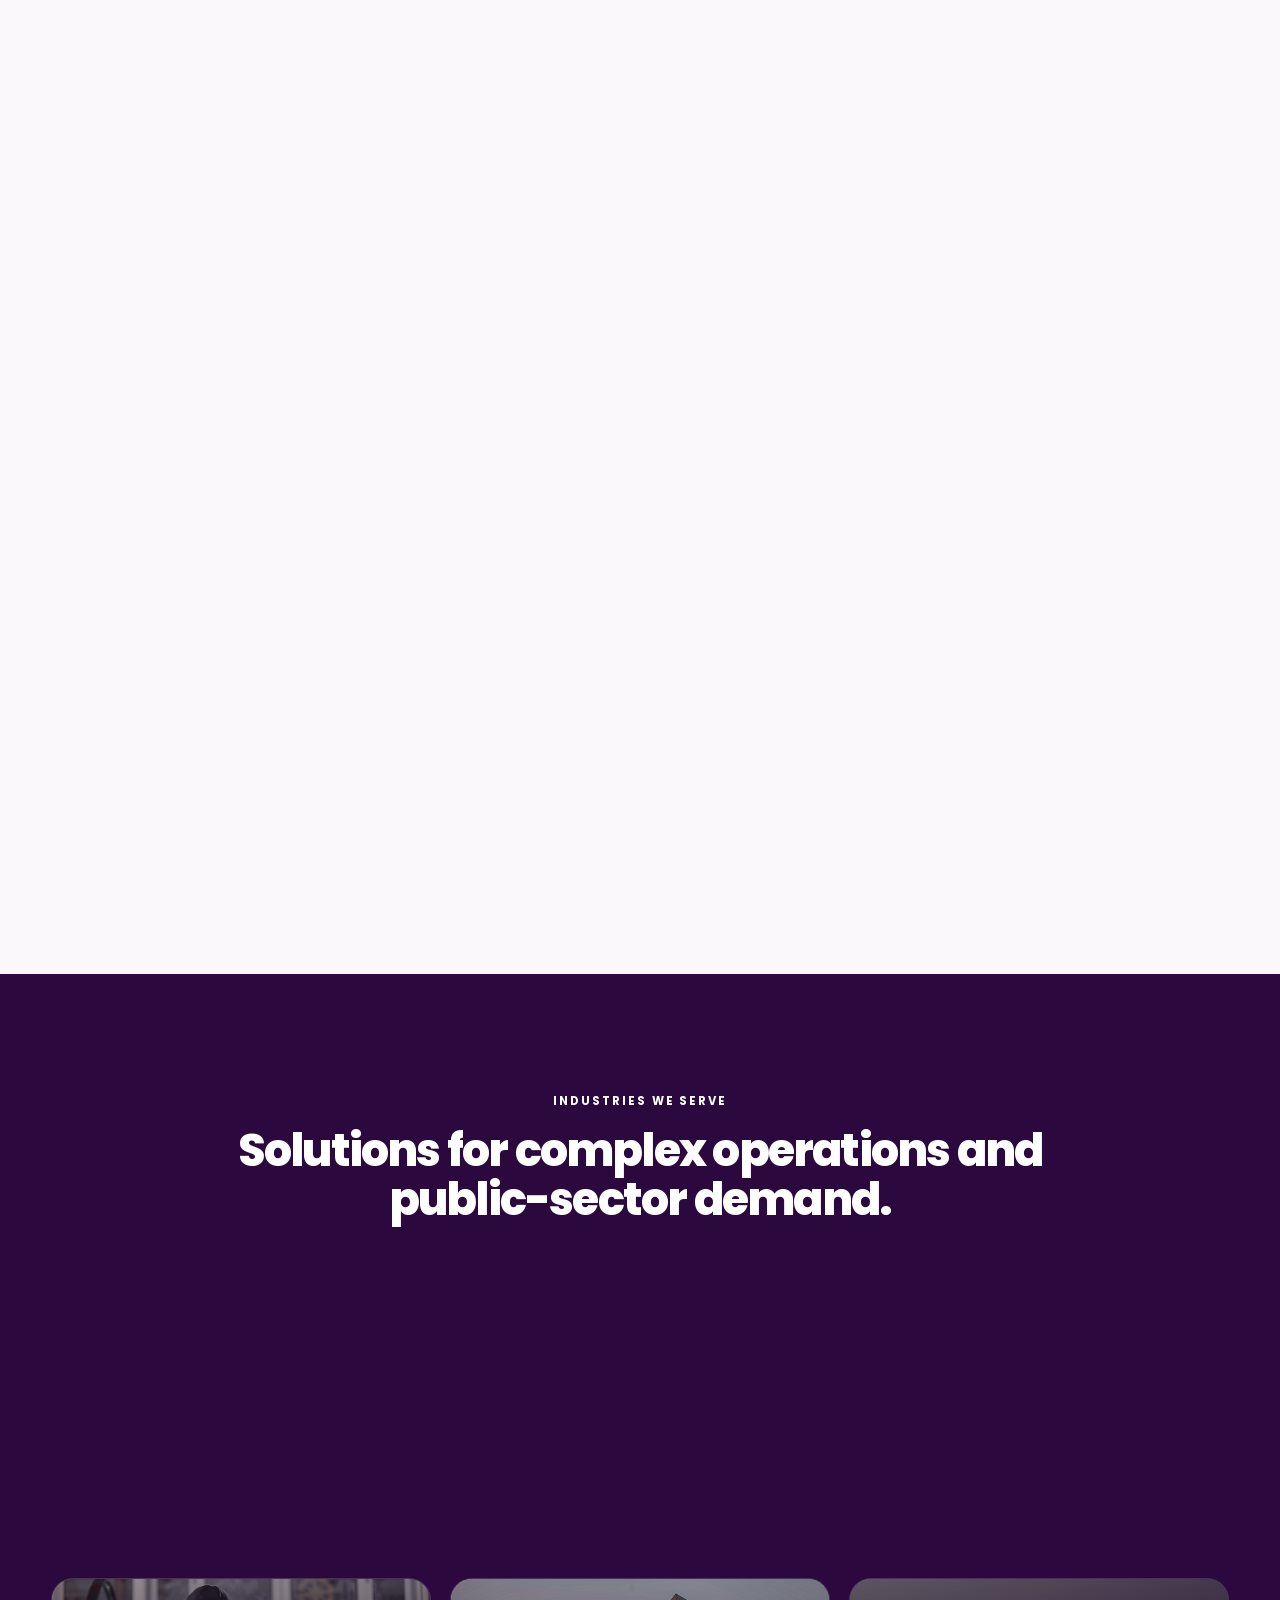
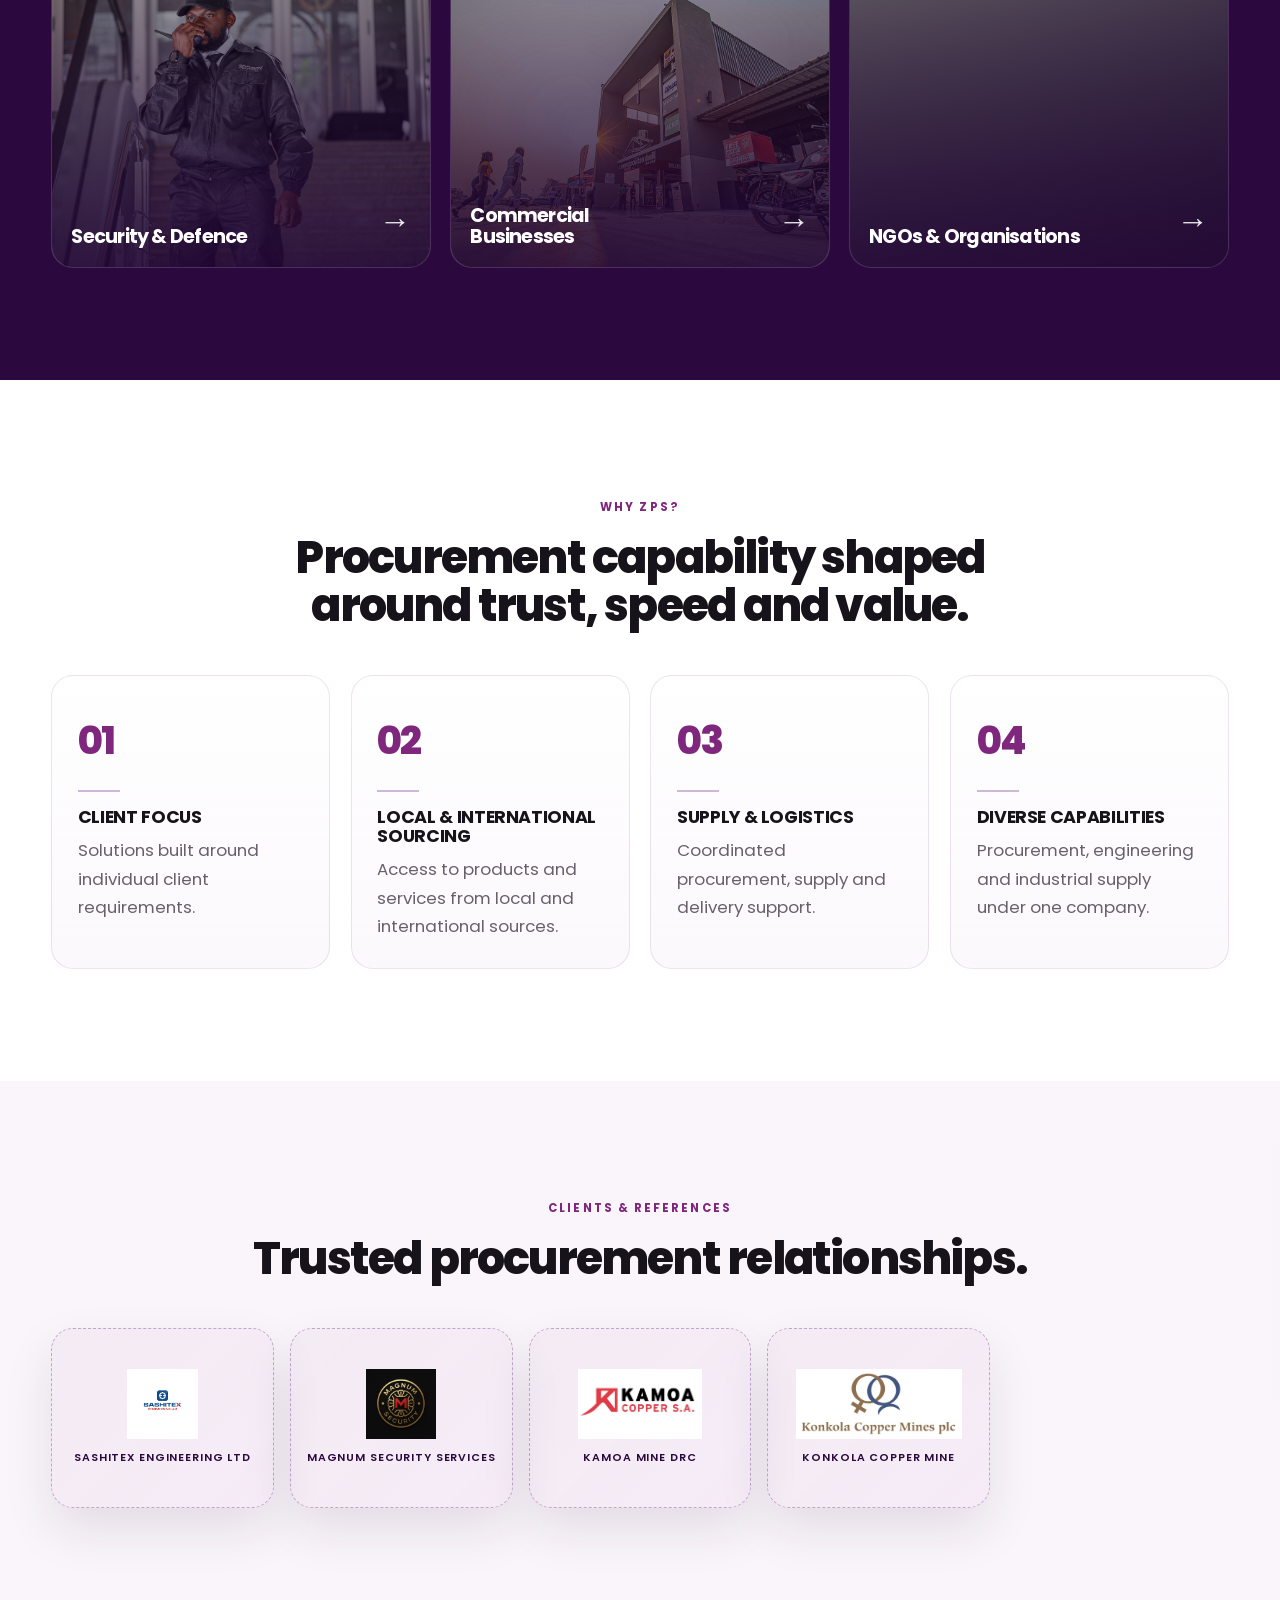
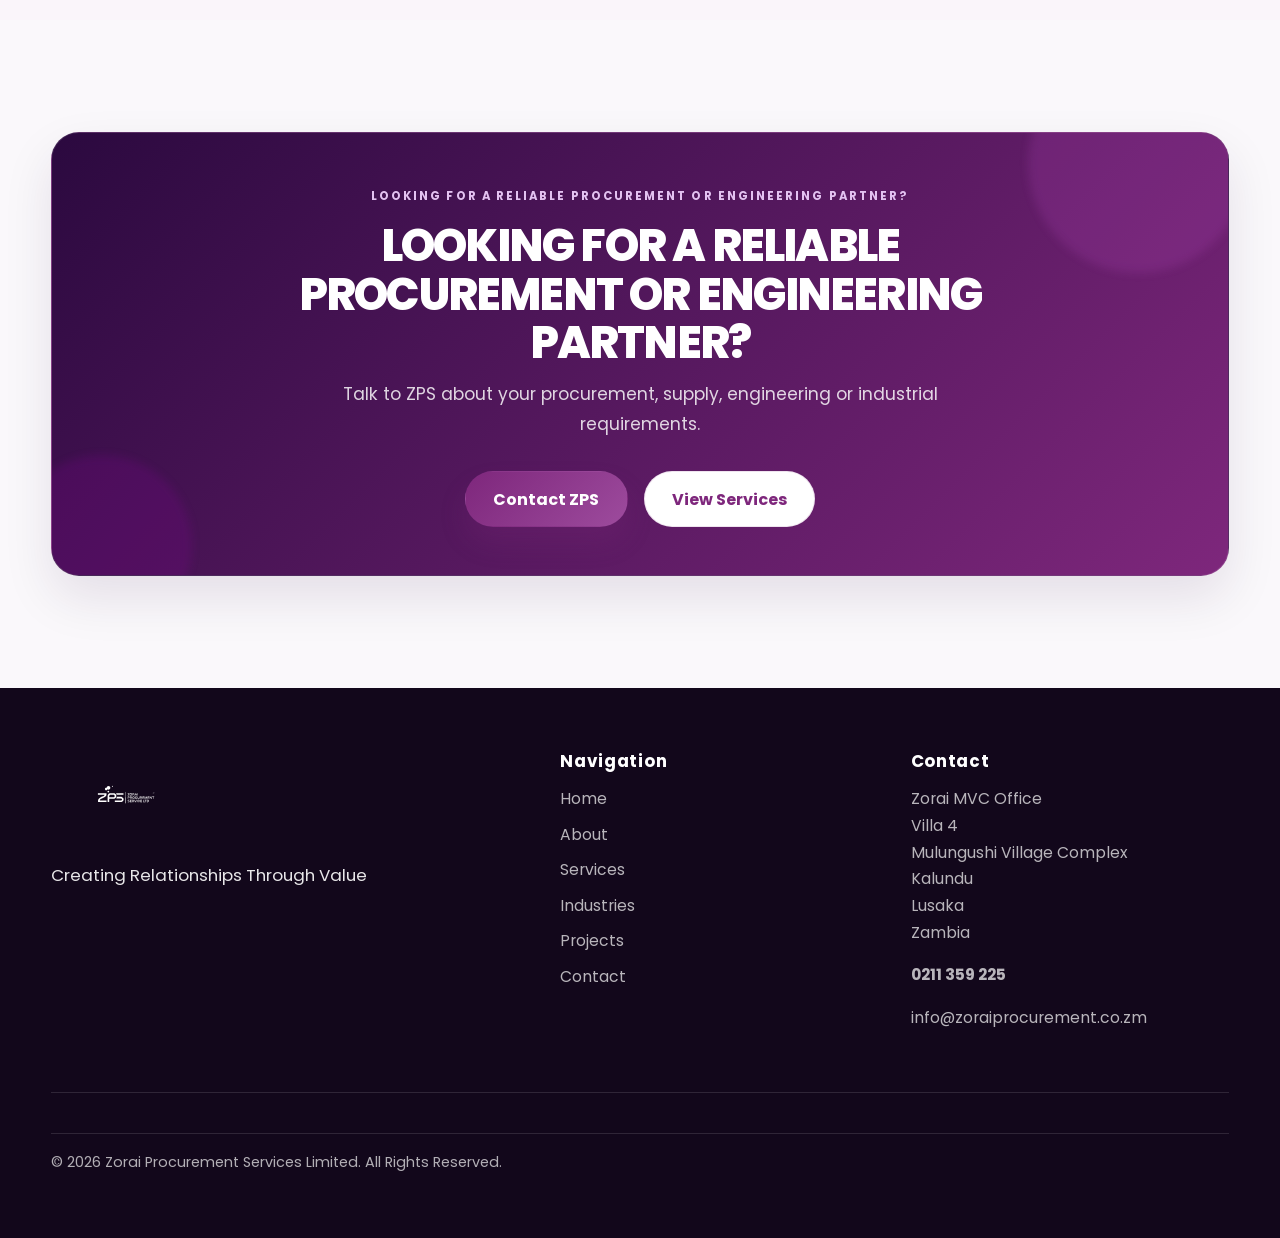
==== commit a0906e87: "Add files via upload" ====
--- a/index.html
+++ b/index.html
@@ -56,10 +56,10 @@
                 </div>
 
                 <div class="hero-media hero-delay-6">
-                    <div class="hero-visual" aria-label="Industrial engineering image placeholder">
+                    <div class="hero-visual" aria-label="Homepage hero image">
                         <div class="visual-panel visual-panel-top"></div>
                         <div class="visual-panel visual-panel-bottom"></div>
-                        <div class="visual-badge">[HERO INDUSTRIAL IMAGE HERE]</div>
+                        <img src="images/hero.jpeg" alt="Zorai procurement and industrial solutions" style="display:block; width:100%; height:100%; object-fit:cover; position:relative; z-index:1; border-radius: 32px;">
                     </div>
                     <span class="orb orb-one"></span>
                     <span class="orb orb-two"></span>
@@ -79,8 +79,8 @@
                 </div>
 
                 <div class="split-media">
-                    <div class="team-visual" aria-label="Company team image placeholder">
-                        [COMPANY / TEAM IMAGE HERE]
+                    <div class="team-visual" aria-label="Zorai Procurement Services team">
+                        <img src="images/team.jpeg" alt="Zorai Procurement Services team" style="display:block; width:100%; height:100%; object-fit:cover; position:relative; z-index:1; border-radius: 32px;">
                     </div>
                     <div class="info-box">
                         <span class="year">2013</span>
@@ -164,7 +164,7 @@
 
                 <div class="product-grid">
                     <article class="product-card reveal">
-                        <div class="product-art art-1" aria-label="Commodities and general products placeholder">[IMAGE PLACEHOLDER]</div>
+                        <img src="images/commodities.jpg">
                         <div class="product-body">
                             <h3>Commodities &amp; General Products</h3>
                             <p>Core goods and operational essentials sourced to support daily performance.</p>
@@ -172,7 +172,7 @@
                     </article>
 
                     <article class="product-card reveal">
-                        <div class="product-art art-2" aria-label="Electricals and hardware placeholder">[IMAGE PLACEHOLDER]</div>
+                        <img src="images/electricals-hardware.jpg">
                         <div class="product-body">
                             <h3>Electricals &amp; Hardware</h3>
                             <p>Electrical components, hardware and connectivity solutions for industrial settings.</p>
@@ -180,7 +180,7 @@
                     </article>
 
                     <article class="product-card reveal">
-                        <div class="product-art art-3" aria-label="PPE and equipment placeholder">[IMAGE PLACEHOLDER]</div>
+                        <img src="images/ppe-equipment.jpg">
                         <div class="product-body">
                             <h3>PPE &amp; Equipment</h3>
                             <p>Essential protective equipment and workwear built for safe operations.</p>
@@ -188,7 +188,7 @@
                     </article>
 
                     <article class="product-card reveal">
-                        <div class="product-art art-4" aria-label="Heavy equipment spares placeholder">[IMAGE PLACEHOLDER]</div>
+                        <img src="images/heavy-equipment-spares.jpg">
                         <div class="product-body">
                             <h3>Heavy Equipment Spares</h3>
                             <p>Replacement parts and support for high-demand machinery and field operations.</p>
@@ -196,7 +196,7 @@
                     </article>
 
                     <article class="product-card reveal">
-                        <div class="product-art art-5" aria-label="Locomotive spares placeholder">[IMAGE PLACEHOLDER]</div>
+                        <img src="images/locomotive-spares.jpg">
                         <div class="product-body">
                             <h3>Locomotive Spares</h3>
                             <p>Dependable spare parts for rail and transport support requirements.</p>
@@ -204,7 +204,7 @@
                     </article>
 
                     <article class="product-card reveal">
-                        <div class="product-art art-6" aria-label="Construction materials placeholder">[IMAGE PLACEHOLDER]</div>
+                        <img src="images/construction-materials.jpg">
                         <div class="product-body">
                             <h3>Construction Materials</h3>
                             <p>Durable materials for building, infrastructure and project execution.</p>
@@ -212,7 +212,7 @@
                     </article>
 
                     <article class="product-card reveal">
-                        <div class="product-art art-7" aria-label="Pumps and pump spares placeholder">[IMAGE PLACEHOLDER]</div>
+                        <img src="images/pumps-pump-spares.jpg">
                         <div class="product-body">
                             <h3>Pumps &amp; Pump Spares</h3>
                             <p>Engineering support for fluid movement, process continuity and maintenance.</p>
@@ -220,7 +220,7 @@
                     </article>
 
                     <article class="product-card reveal">
-                        <div class="product-art art-8" aria-label="Steel pipes and tubes placeholder">[IMAGE PLACEHOLDER]</div>
+                        <img src="images/steel-pipes-tubes.jpg">
                         <div class="product-body">
                             <h3>Steel Pipes &amp; Tubes</h3>
                             <p>High-strength materials for industrial, mechanical and infrastructure use.</p>
@@ -228,7 +228,7 @@
                     </article>
 
                     <article class="product-card reveal">
-                        <div class="product-art art-9" aria-label="Tyres placeholder">[IMAGE PLACEHOLDER]</div>
+                        <img src="images/tyres.jpg">
                         <div class="product-body">
                             <h3>Tyres</h3>
                             <p>Heavy-duty tyre solutions for demanding industrial and transport environments.</p>
@@ -236,10 +236,45 @@
                     </article>
 
                     <article class="product-card reveal">
-                        <div class="product-art art-10" aria-label="Protective clothing placeholder">[IMAGE PLACEHOLDER]</div>
+                        <img src="images/protective-clothing.jpeg">
                         <div class="product-body">
                             <h3>Protective Clothing</h3>
                             <p>Safety wear and site clothing chosen for protection and compliance.</p>
+                        </div>
+                    </article>
+                </div>
+            </div>
+        </section>
+
+        <section class="section military-section">
+            <div class="container">
+                <div class="section-header section-header-center reveal">
+                    <span class="eyebrow eyebrow-dark">MILITARY EQUIPMENT &amp; SUPPLIES</span>
+                    <h2>Specialist Support for Defence and Security Operations.</h2>
+                </div>
+
+                <div class="military-gallery reveal">
+                    <article class="military-card">
+                        <img src="images/military-equipment1.jpeg" alt="Military equipment and supplies" />
+                        <div class="military-copy">
+                            <h3>Field Equipment</h3>
+                            <p>Operational gear and field-ready supplies for demanding environments.</p>
+                        </div>
+                    </article>
+
+                    <article class="military-card">
+                        <img src="images/military-equipment2.jpeg" alt="Military protective gear" />
+                        <div class="military-copy">
+                            <h3>Protection &amp; Safety</h3>
+                            <p>Protective clothing, equipment and safety essentials for security teams.</p>
+                        </div>
+                    </article>
+
+                    <article class="military-card">
+                        <img src="images/military-equipment3.jpeg" alt="Military supply logistics" />
+                        <div class="military-copy">
+                            <h3>Supply Support</h3>
+                            <p>Reliable sourcing and supply support for mission-critical military requirements.</p>
                         </div>
                     </article>
                 </div>
@@ -264,17 +299,13 @@
                 </div>
 
                 <div class="battery-program-visual">
-                    <div class="battery-image" aria-label="Vehicle battery image placeholder">[ VEHICLE BATTERY IMAGE HERE ]</div>
+                    <img src="images/vehicle-battery.jpg">
                 </div>
             </div>
         </section>
 
         <section class="section partnership-section">
             <div class="container partnership-layout reveal">
-                <div class="partnership-media">
-                    <div class="partnership-image" aria-label="Partnership image placeholder">[ PARTNERSHIP IMAGE / IMAGE PLACEHOLDER HERE ]</div>
-                </div>
-
                 <div class="partnership-copy">
                     <span class="eyebrow eyebrow-dark">PUBLIC SERVICE INFORMATION</span>
                     <h2>STRATEGIC PARTNERSHIP</h2>
@@ -309,7 +340,7 @@
                 </div>
 
                 <div class="tyre-image-wrap">
-                    <div class="tyre-image" aria-label="Tyres image placeholder">[ TYRES IMAGE HERE ]</div>
+                    <img src="images/tyres-heavy-duty vehicles.jpg">
                 </div>
             </div>
         </section>
@@ -323,7 +354,7 @@
 
                 <div class="industry-grid">
                     <article class="industry-block reveal">
-                        <div class="industry-art art-mining"><span>[INDUSTRY IMAGE HERE]</span></div>
+                        <div class="industry-art art-mining"><img src="images/mining-industrial-operations.jpeg"></div>
                         <div class="industry-overlay"></div>
                         <div class="industry-content">
                             <h3>Mining &amp; Industrial Operations</h3>
@@ -332,7 +363,7 @@
                     </article>
 
                     <article class="industry-block reveal">
-                        <div class="industry-art art-government"><span>[INDUSTRY IMAGE HERE]</span></div>
+                        <div class="industry-art art-government"><img src="images/public-sector.png"></div>
                         <div class="industry-overlay"></div>
                         <div class="industry-content">
                             <h3>Government &amp; Public Sector</h3>
@@ -341,7 +372,7 @@
                     </article>
 
                     <article class="industry-block reveal">
-                        <div class="industry-art art-construction"><span>[INDUSTRY IMAGE HERE]</span></div>
+                        <div class="industry-art art-construction"><img src="images/construction-infrastructure.png"></div>
                         <div class="industry-overlay"></div>
                         <div class="industry-content">
                             <h3>Construction &amp; Infrastructure</h3>
@@ -350,7 +381,7 @@
                     </article>
 
                     <article class="industry-block reveal">
-                        <div class="industry-art art-security"><span>[INDUSTRY IMAGE HERE]</span></div>
+                        <div class="industry-art art-security"><img src="images/protective-clothing.jpeg"></div>
                         <div class="industry-overlay"></div>
                         <div class="industry-content">
                             <h3>Security &amp; Defence</h3>
@@ -359,7 +390,7 @@
                     </article>
 
                     <article class="industry-block reveal">
-                        <div class="industry-art art-commercial"><span>[INDUSTRY IMAGE HERE]</span></div>
+                        <div class="industry-art art-commercial"><img src="images/commercial-businesses.jpeg"></div>
                         <div class="industry-overlay"></div>
                         <div class="industry-content">
                             <h3>Commercial Businesses</h3>
@@ -368,7 +399,7 @@
                     </article>
 
                     <article class="industry-block reveal">
-                        <div class="industry-art art-ngo"><span>[INDUSTRY IMAGE HERE]</span></div>
+                        <div class="industry-art art-ngo"></div>
                         <div class="industry-overlay"></div>
                         <div class="industry-content">
                             <h3>NGOs &amp; Organisations</h3>
--- a/css/style.css
+++ b/css/style.css
@@ -28,6 +28,8 @@
 
 html {
     scroll-behavior: smooth;
+    width: 100%;
+    overflow-x: clip;
 }
 
 body {
@@ -35,7 +37,9 @@
     background: var(--off-white);
     color: var(--dark-text);
     line-height: 1.7;
-    overflow-x: hidden;
+    width: 100%;
+    max-width: 100%;
+    overflow-x: clip;
 }
 
 body.menu-open {
@@ -354,7 +358,9 @@
 
 .hero {
     position: relative;
-    background: linear-gradient(135deg, rgba(43, 9, 63, 0.96), rgba(126, 39, 124, 0.92));
+    background:
+        linear-gradient(90deg, rgba(43, 9, 63, 0.72) 0%, rgba(43, 9, 63, 0.42) 38%, rgba(43, 9, 63, 0.2) 100%),
+        url('../images/hero.jpeg') center/cover no-repeat;
     overflow: hidden;
     border-bottom: 1px solid rgba(255,255,255,0.08);
 }
@@ -363,14 +369,14 @@
     content: "";
     position: absolute;
     inset: 0;
-    background: linear-gradient(180deg, rgba(37,0,61,0.3), rgba(37,0,61,0.72));
+    background: linear-gradient(180deg, rgba(43, 9, 63, 0.06), rgba(43, 9, 63, 0.18));
 }
 
 .hero-inner {
     position: relative;
     z-index: 1;
     display: grid;
-    grid-template-columns: 1.1fr 0.9fr;
+    grid-template-columns: 1fr;
     align-items: center;
     gap: 2.5rem;
     min-height: 720px;
@@ -378,10 +384,11 @@
 }
 
 .hero-copy {
-    max-width: 620px;
+    max-width: 680px;
     color: var(--white);
     position: relative;
     z-index: 1;
+    padding-top: 1.5rem;
 }
 
 .hero-copy .eyebrow {
@@ -415,6 +422,7 @@
 }
 
 .hero-media {
+    display: none;
     position: relative;
     z-index: 1;
 }
@@ -818,6 +826,7 @@
 }
 
 .dealership-section,
+.military-section,
 .battery-program-section,
 .partnership-section,
 .target-section,
@@ -826,6 +835,43 @@
 .tyre-section,
 .founder-message-section {
     background: var(--off-white);
+}
+
+.military-gallery {
+    display: grid;
+    grid-template-columns: repeat(3, minmax(0, 1fr));
+    gap: 1.5rem;
+    margin-top: 2rem;
+}
+
+.military-card {
+    background: var(--white);
+    border: 1px solid var(--border);
+    border-radius: 22px;
+    overflow: hidden;
+    box-shadow: 0 18px 36px rgba(37,0,61,0.04);
+}
+
+.military-card img {
+    display: block;
+    width: 100%;
+    height: 260px;
+    object-fit: cover;
+}
+
+.military-copy {
+    padding: 1.1rem 1rem 1.3rem;
+}
+
+.military-copy h3 {
+    margin: 0 0 0.55rem;
+    font-size: 1.06rem;
+}
+
+.military-copy p {
+    margin: 0;
+    color: var(--muted-text);
+    font-size: 0.96rem;
 }
 
 .battery-program-grid {
@@ -906,13 +952,13 @@
 
 .partnership-layout {
     display: grid;
-    grid-template-columns: 0.9fr 1.1fr;
+    grid-template-columns: 1fr;
     gap: 2rem;
     align-items: center;
 }
 
 .partnership-copy {
-    max-width: 640px;
+    max-width: 820px;
 }
 
 .partnership-copy h2 {
@@ -1186,6 +1232,12 @@
     }
 }
 
+@media (max-width: 700px) {
+    .hero {
+        background-position: 58% center;
+    }
+}
+
 .industries-section {
     background: linear-gradient(135deg, var(--deep-purple), var(--dark-purple));
     color: var(--white);
@@ -1219,6 +1271,8 @@
     transition: transform 0.4s ease;
     background-size: cover;
     background-position: center;
+    overflow: hidden;
+    z-index: 0;
 }
 
 .industry-art::before {
@@ -1226,6 +1280,16 @@
     position: absolute;
     inset: 0;
     background: linear-gradient(180deg, rgba(23, 19, 26, 0.28), rgba(23, 19, 26, 0.72));
+    z-index: 1;
+}
+
+.industry-art img {
+    position: absolute;
+    inset: 0;
+    width: 100%;
+    height: 100%;
+    object-fit: cover;
+    z-index: 0;
 }
 
 .industry-art span {
@@ -1240,6 +1304,7 @@
 .industry-overlay {
     position: absolute;
     inset: 0;
+    z-index: 1;
     background: linear-gradient(180deg, rgba(37,0,61,0.12), rgba(37,0,61,0.66));
 }
 
@@ -1344,15 +1409,14 @@
     align-items: center;
     justify-content: center;
     gap: 0.7rem;
-    border-radius: 16px;
-    border: 1px solid var(--border);
-    background: rgba(255,255,255,0.56);
+    border: none;
+    background: transparent;
     color: var(--primary-purple);
     font-weight: 700;
     letter-spacing: 0.12em;
     text-transform: uppercase;
-    box-shadow: inset 0 0 0 1px rgba(255,255,255,0.4);
-    padding: 0.9rem 0.75rem;
+    box-shadow: none;
+    padding: 0.75rem;
     overflow: hidden;
 }
 
@@ -1366,11 +1430,44 @@
     filter: grayscale(0.1);
 }
 
+.product-card img,
+.military-card img,
+.battery-program-visual img,
+.tyre-image-wrap img,
+.team-visual img,
+.industry-art img {
+    display: block;
+    width: 100%;
+    height: 100%;
+    object-fit: cover;
+}
+
+.product-card {
+    display: flex;
+    flex-direction: column;
+}
+
+.product-card img {
+    aspect-ratio: 4 / 3;
+    height: auto;
+}
+
+.battery-program-visual img,
+.tyre-image-wrap img,
+.team-visual img {
+    border-radius: 24px;
+}
+
+.battery-program-visual {
+    overflow: hidden;
+    border-radius: 24px;
+}
+
 .logo-card span {
     display: block;
     text-align: center;
-    font-size: 0.55rem;
-    line-height: 1.4;
+    font-size: 0.68rem;
+    line-height: 1.45;
     letter-spacing: 0.08em;
     color: var(--deep-purple);
 }
@@ -2362,6 +2459,11 @@
 }
 
 @media (max-width: 600px) {
+    .logo-image {
+        height: 46px;
+        max-width: 180px;
+    }
+
     .hero-visual {
         min-height: 280px;
     }
@@ -3063,6 +3165,19 @@
 }
 
 @media (max-width: 760px) {
+    .logo {
+        flex-shrink: 0;
+    }
+
+    .logo-image {
+        height: 52px;
+        max-width: 210px;
+    }
+
+    .nav-container {
+        gap: 0.5rem;
+    }
+
     .section {
         padding: 4.5rem 0;
     }
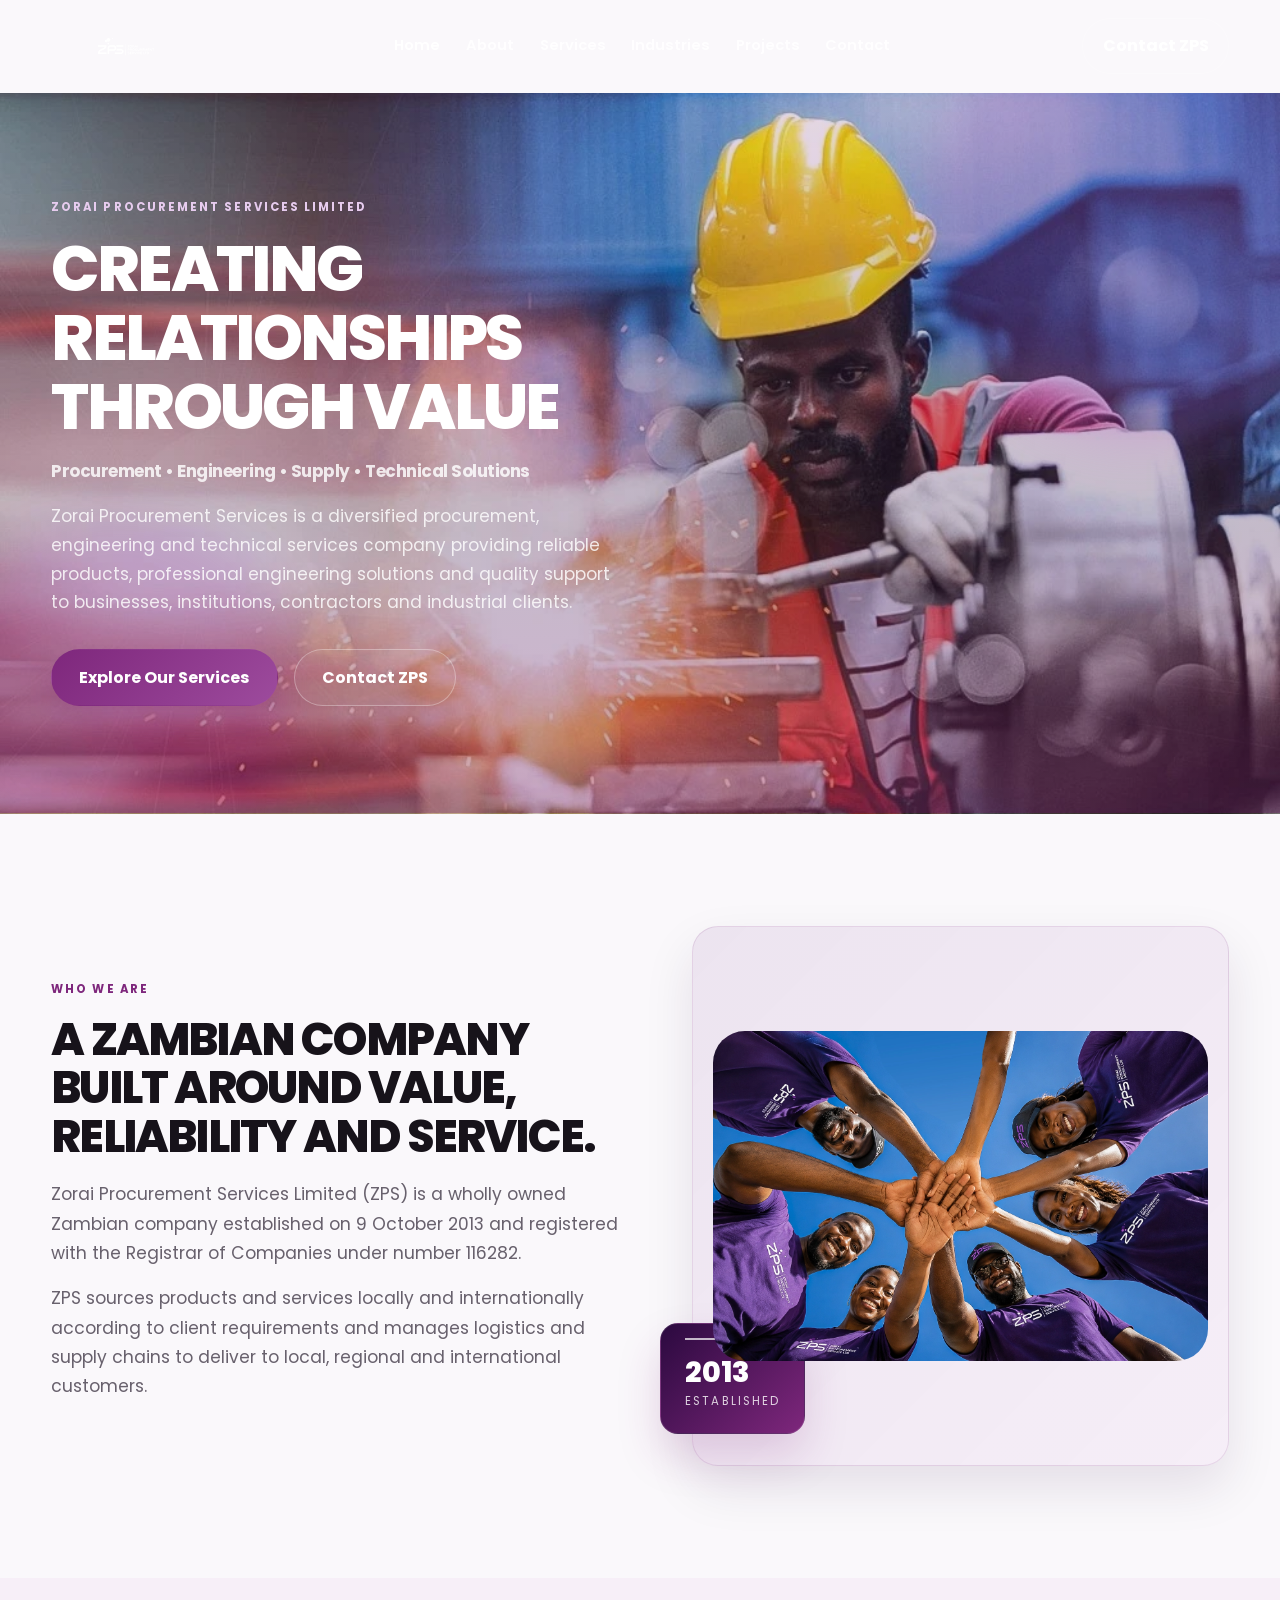
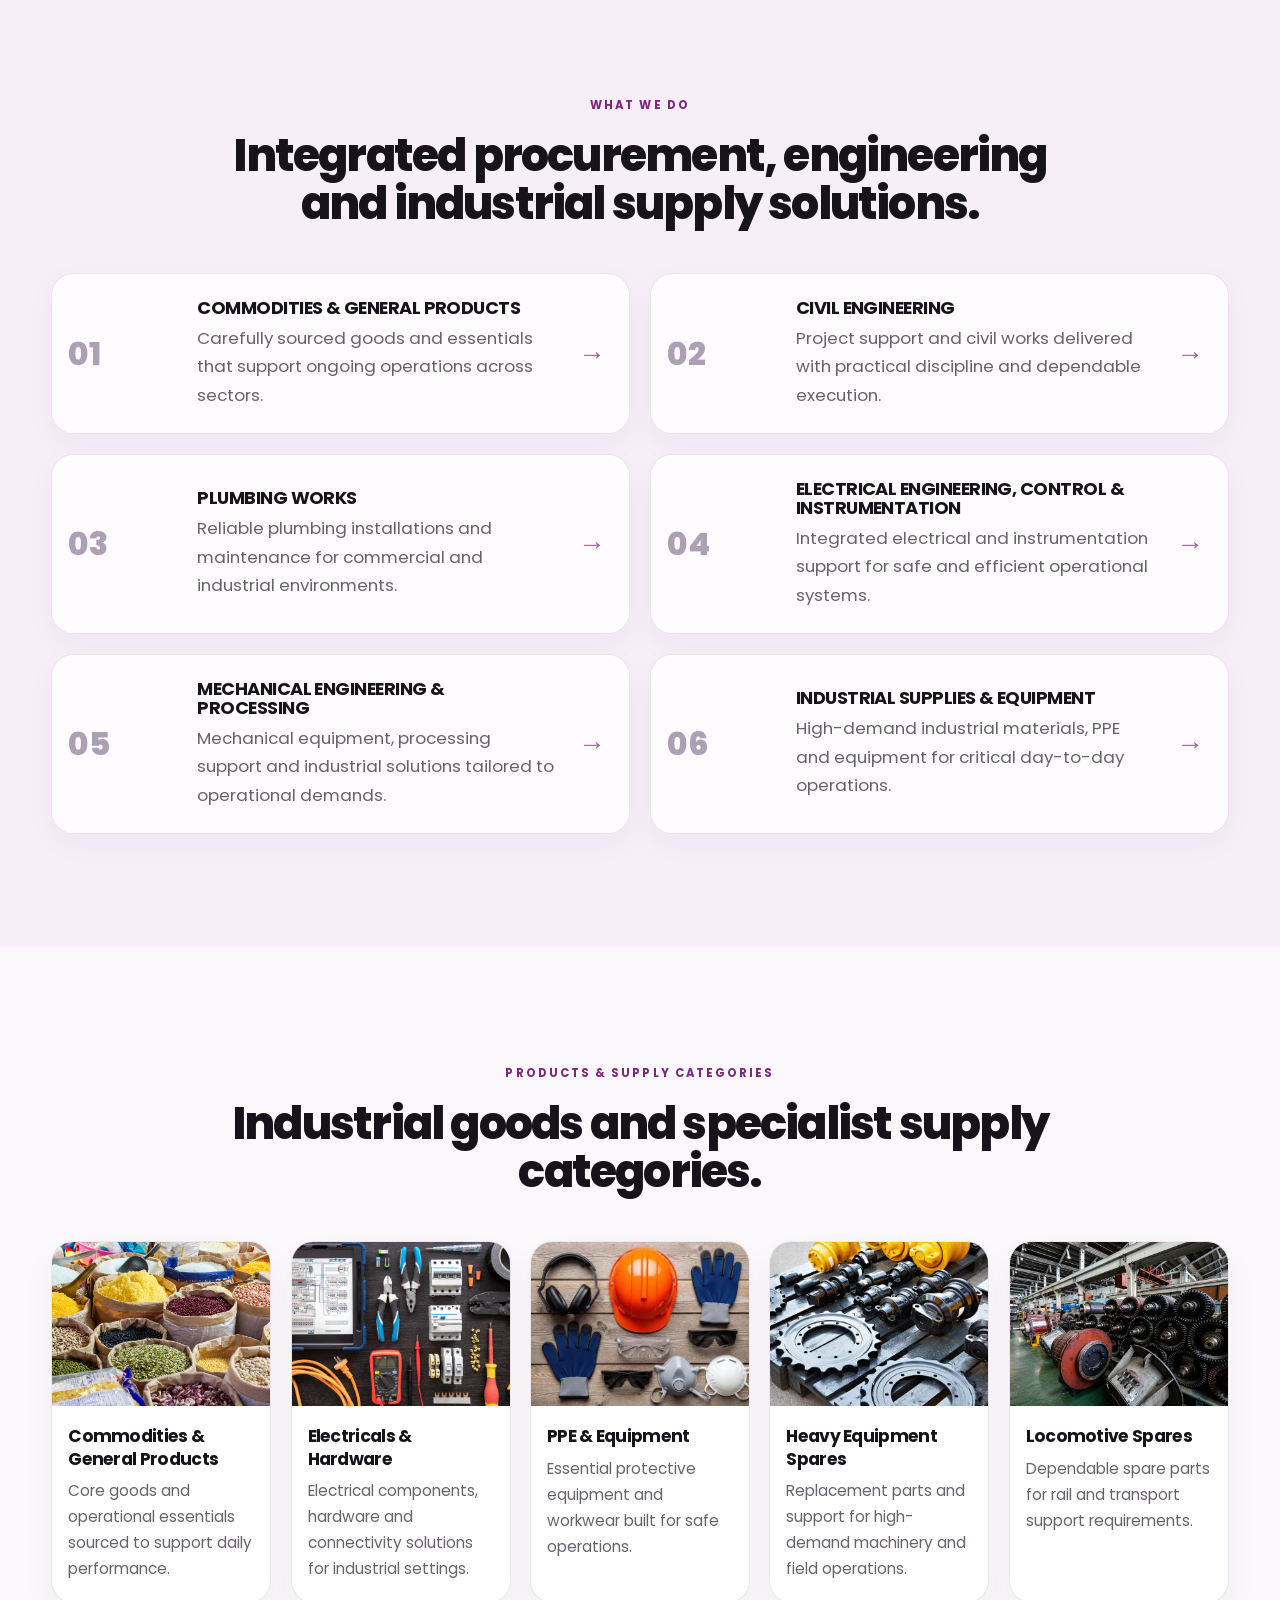
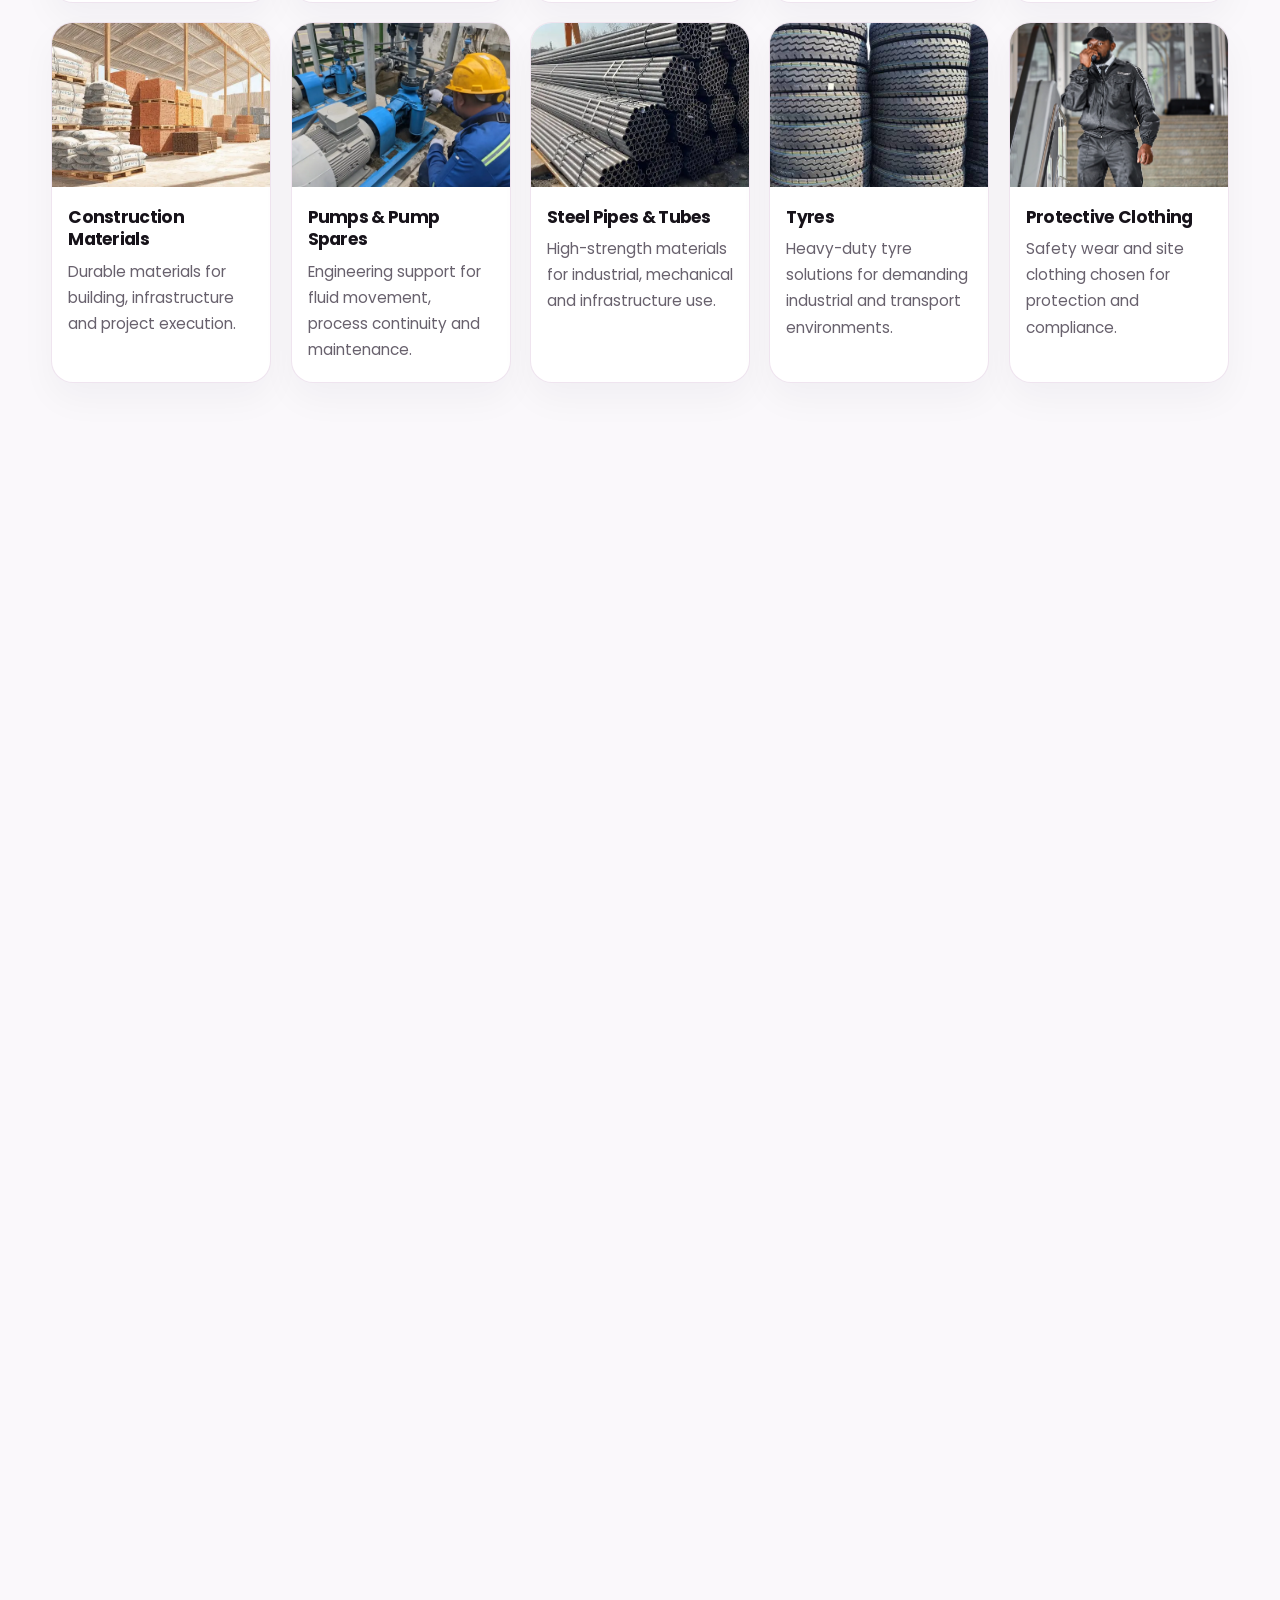
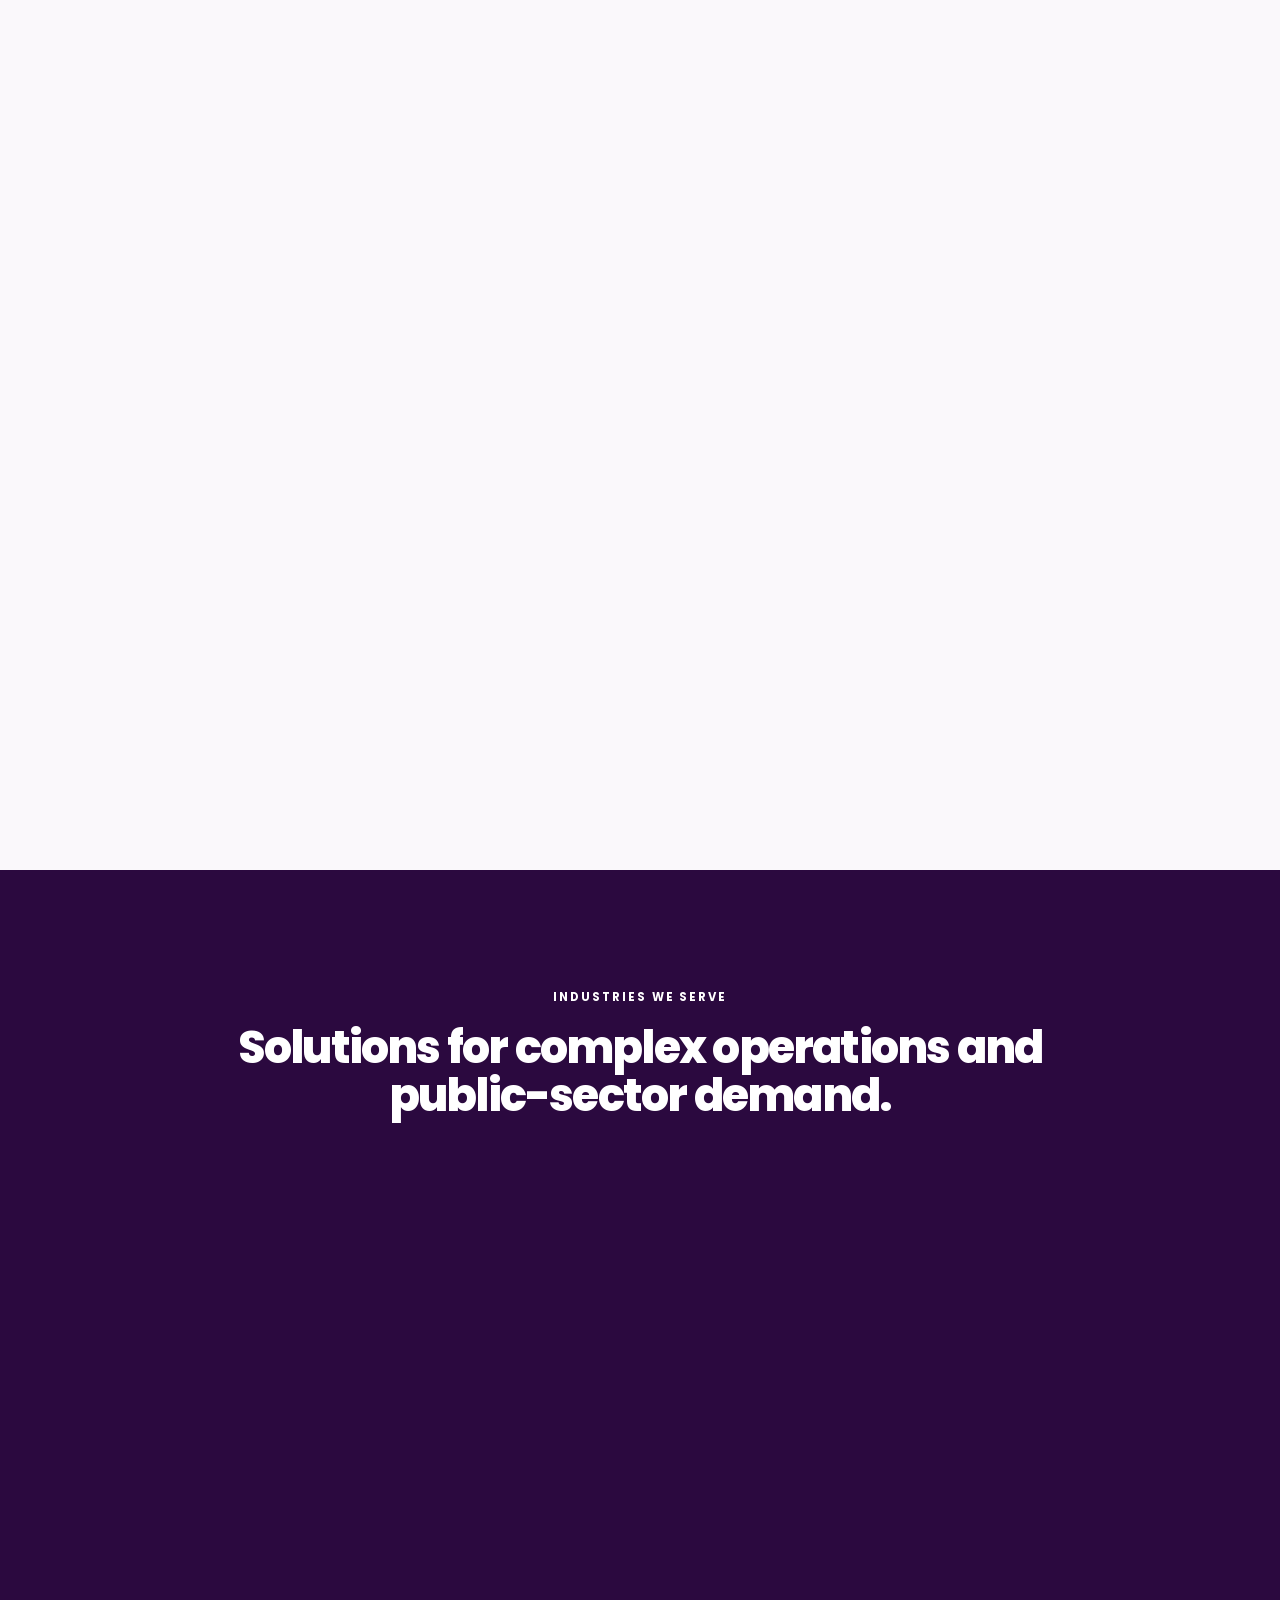
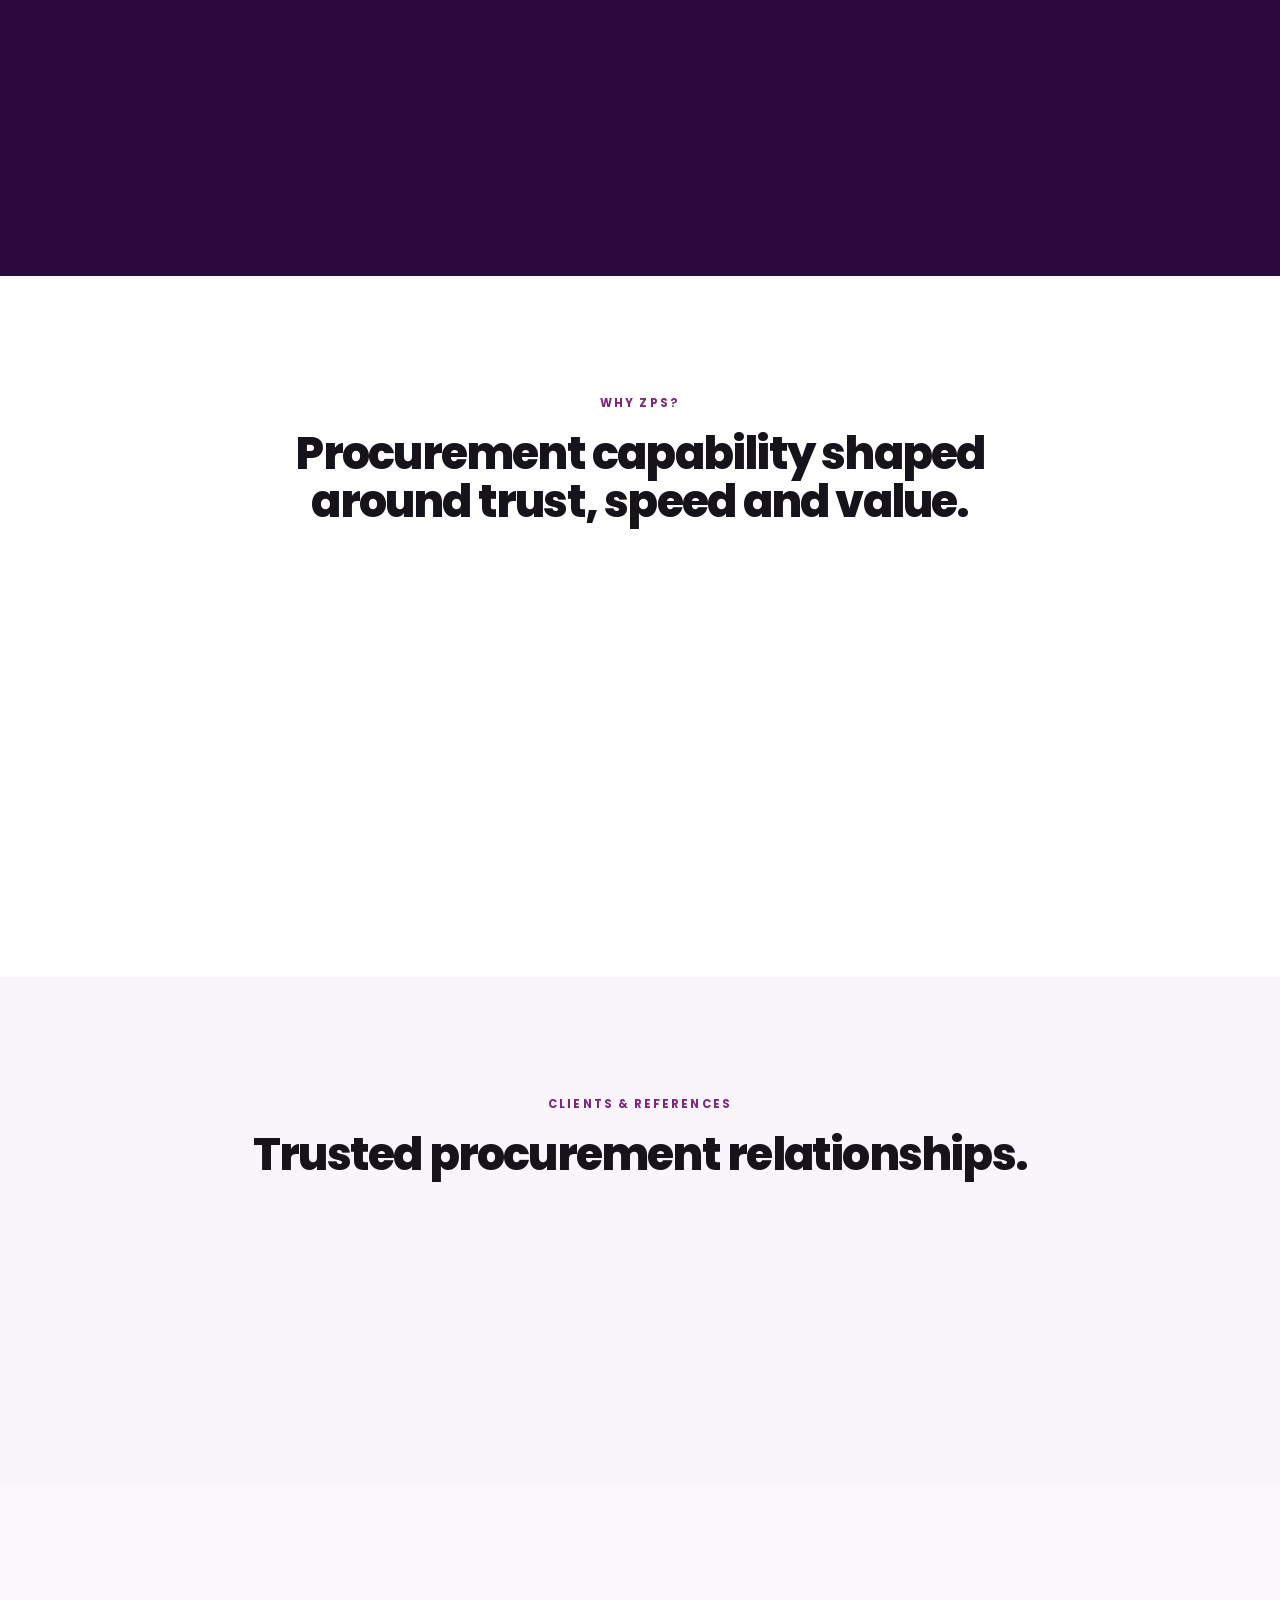
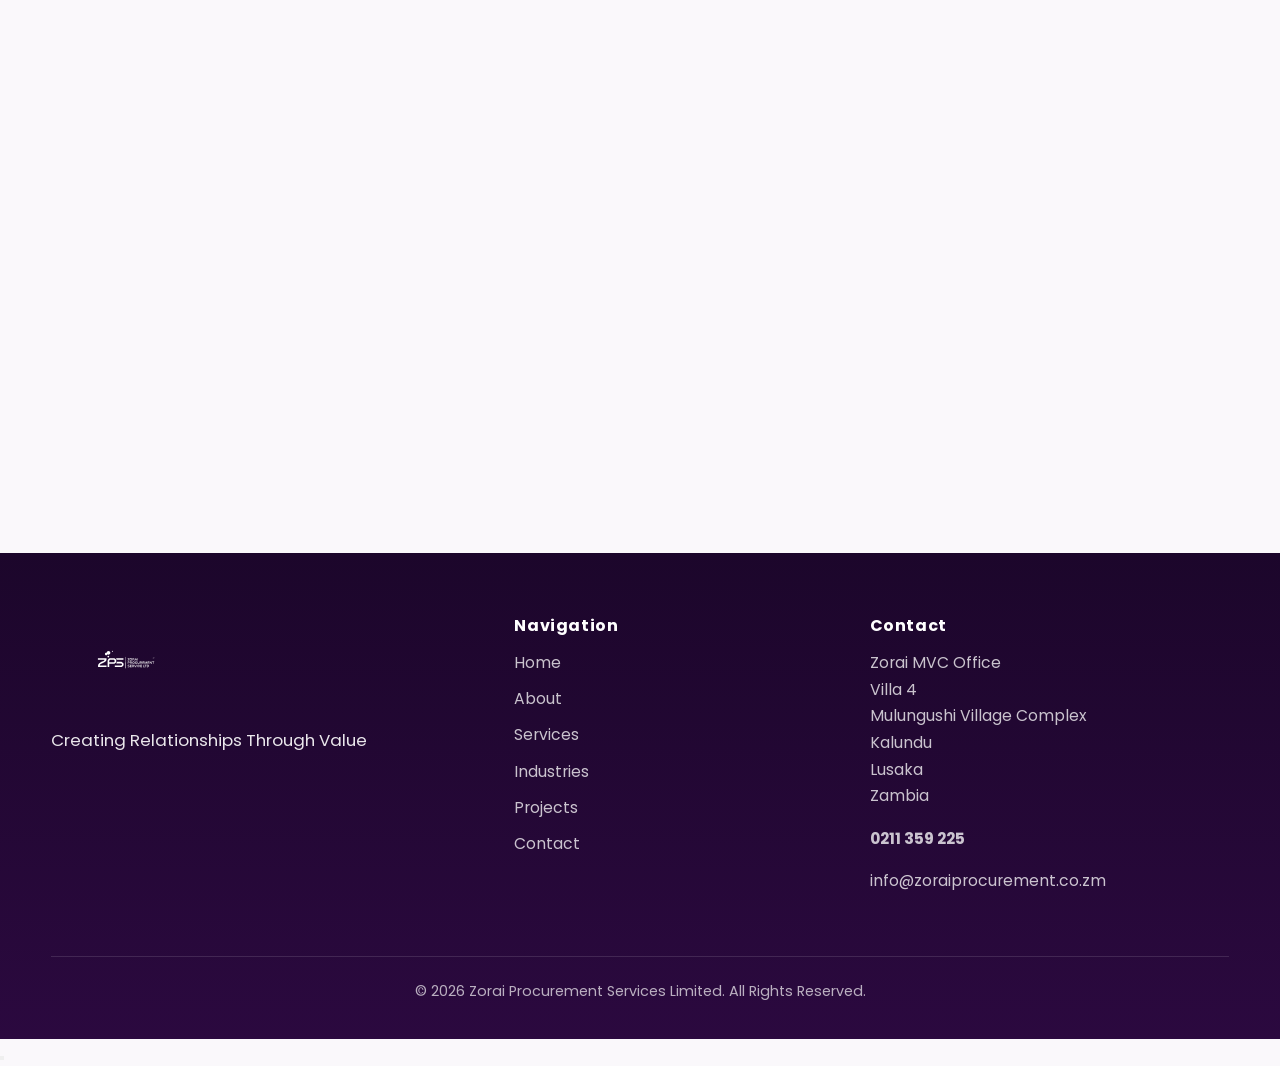
==== commit 8362c0b8: "Add files via upload" ====
--- a/index.html
+++ b/index.html
@@ -55,17 +55,7 @@
                     </div>
                 </div>
 
-                <div class="hero-media hero-delay-6">
-                    <div class="hero-visual" aria-label="Homepage hero image">
-                        <div class="visual-panel visual-panel-top"></div>
-                        <div class="visual-panel visual-panel-bottom"></div>
-                        <img src="images/hero.jpeg" alt="Zorai procurement and industrial solutions" style="display:block; width:100%; height:100%; object-fit:cover; position:relative; z-index:1; border-radius: 32px;">
-                    </div>
-                    <span class="orb orb-one"></span>
-                    <span class="orb orb-two"></span>
-                    <span class="grid-line grid-line-one"></span>
-                    <span class="grid-line grid-line-two"></span>
-                </div>
+                
             </div>
         </section>
 
@@ -80,7 +70,7 @@
 
                 <div class="split-media">
                     <div class="team-visual" aria-label="Zorai Procurement Services team">
-                        <img src="images/team.jpeg" alt="Zorai Procurement Services team" style="display:block; width:100%; height:100%; object-fit:cover; position:relative; z-index:1; border-radius: 32px;">
+                        <img src="images/team.webp" alt="Zorai Procurement Services team" class="fit-image" style="border-radius: 32px;">
                     </div>
                     <div class="info-box">
                         <span class="year">2013</span>
@@ -164,7 +154,7 @@
 
                 <div class="product-grid">
                     <article class="product-card reveal">
-                        <img src="images/commodities.jpg">
+                        <img src="images/commodities.webp" alt="Procurement commodities and general products" class="fit-image">
                         <div class="product-body">
                             <h3>Commodities &amp; General Products</h3>
                             <p>Core goods and operational essentials sourced to support daily performance.</p>
@@ -172,7 +162,7 @@
                     </article>
 
                     <article class="product-card reveal">
-                        <img src="images/electricals-hardware.jpg">
+                        <img src="images/electricals-hardware.webp" alt="Electrical hardware and industrial components" class="fit-image">
                         <div class="product-body">
                             <h3>Electricals &amp; Hardware</h3>
                             <p>Electrical components, hardware and connectivity solutions for industrial settings.</p>
@@ -180,7 +170,7 @@
                     </article>
 
                     <article class="product-card reveal">
-                        <img src="images/ppe-equipment.jpg">
+                        <img src="images/ppe-equipment.webp" alt="Personal protective equipment for industrial work" class="fit-image">
                         <div class="product-body">
                             <h3>PPE &amp; Equipment</h3>
                             <p>Essential protective equipment and workwear built for safe operations.</p>
@@ -188,7 +178,7 @@
                     </article>
 
                     <article class="product-card reveal">
-                        <img src="images/heavy-equipment-spares.jpg">
+                        <img src="images/heavy-equipment-spares.webp" alt="Heavy equipment spare parts" class="fit-image">
                         <div class="product-body">
                             <h3>Heavy Equipment Spares</h3>
                             <p>Replacement parts and support for high-demand machinery and field operations.</p>
@@ -196,7 +186,7 @@
                     </article>
 
                     <article class="product-card reveal">
-                        <img src="images/locomotive-spares.jpg">
+                        <img src="images/locomotive-spares.webp" alt="Locomotive spare parts" class="fit-image">
                         <div class="product-body">
                             <h3>Locomotive Spares</h3>
                             <p>Dependable spare parts for rail and transport support requirements.</p>
@@ -204,7 +194,7 @@
                     </article>
 
                     <article class="product-card reveal">
-                        <img src="images/construction-materials.jpg">
+                        <img src="images/construction-materials.webp" alt="Construction materials and supplies" class="fit-image">
                         <div class="product-body">
                             <h3>Construction Materials</h3>
                             <p>Durable materials for building, infrastructure and project execution.</p>
@@ -212,7 +202,7 @@
                     </article>
 
                     <article class="product-card reveal">
-                        <img src="images/pumps-pump-spares.jpg">
+                        <img src="images/pumps-pump-spares.webp" alt="Industrial pumps and pump spares" class="fit-image">
                         <div class="product-body">
                             <h3>Pumps &amp; Pump Spares</h3>
                             <p>Engineering support for fluid movement, process continuity and maintenance.</p>
@@ -220,7 +210,7 @@
                     </article>
 
                     <article class="product-card reveal">
-                        <img src="images/steel-pipes-tubes.jpg">
+                        <img src="images/steel-pipes-tubes.webp" alt="Steel pipes and tubes" class="fit-image">
                         <div class="product-body">
                             <h3>Steel Pipes &amp; Tubes</h3>
                             <p>High-strength materials for industrial, mechanical and infrastructure use.</p>
@@ -228,7 +218,7 @@
                     </article>
 
                     <article class="product-card reveal">
-                        <img src="images/tyres.jpg">
+                        <img src="images/tyres.webp" alt="Industrial and transport tyres" class="fit-image">
                         <div class="product-body">
                             <h3>Tyres</h3>
                             <p>Heavy-duty tyre solutions for demanding industrial and transport environments.</p>
@@ -236,7 +226,7 @@
                     </article>
 
                     <article class="product-card reveal">
-                        <img src="images/protective-clothing.jpeg">
+                        <img src="images/protective-clothing.webp" alt="Protective clothing and site workwear" class="fit-image">
                         <div class="product-body">
                             <h3>Protective Clothing</h3>
                             <p>Safety wear and site clothing chosen for protection and compliance.</p>
@@ -255,7 +245,7 @@
 
                 <div class="military-gallery reveal">
                     <article class="military-card">
-                        <img src="images/military-equipment1.jpeg" alt="Military equipment and supplies" />
+                        <img src="images/military-equipment1.webp" alt="Military equipment and supplies" />
                         <div class="military-copy">
                             <h3>Field Equipment</h3>
                             <p>Operational gear and field-ready supplies for demanding environments.</p>
@@ -263,7 +253,7 @@
                     </article>
 
                     <article class="military-card">
-                        <img src="images/military-equipment2.jpeg" alt="Military protective gear" />
+                        <img src="images/military-equipment2.webp" alt="Military protective gear" />
                         <div class="military-copy">
                             <h3>Protection &amp; Safety</h3>
                             <p>Protective clothing, equipment and safety essentials for security teams.</p>
@@ -271,7 +261,7 @@
                     </article>
 
                     <article class="military-card">
-                        <img src="images/military-equipment3.jpeg" alt="Military supply logistics" />
+                        <img src="images/military-equipment3.webp" alt="Military supply logistics" />
                         <div class="military-copy">
                             <h3>Supply Support</h3>
                             <p>Reliable sourcing and supply support for mission-critical military requirements.</p>
@@ -299,7 +289,7 @@
                 </div>
 
                 <div class="battery-program-visual">
-                    <img src="images/vehicle-battery.jpg">
+                    <img src="images/vehicle-battery.jpg" alt="Quality vehicle battery" class="fit-image">
                 </div>
             </div>
         </section>
@@ -340,7 +330,7 @@
                 </div>
 
                 <div class="tyre-image-wrap">
-                    <img src="images/tyres-heavy-duty vehicles.jpg">
+                        <img src="images/tyres-heavy-duty-vehicles.webp" alt="Heavy-duty vehicle tyres" class="fit-image">
                 </div>
             </div>
         </section>
@@ -354,7 +344,7 @@
 
                 <div class="industry-grid">
                     <article class="industry-block reveal">
-                        <div class="industry-art art-mining"><img src="images/mining-industrial-operations.jpeg"></div>
+                        <div class="industry-art art-mining"><img src="images/mining-industrial-operations.webp" alt="Mining and industrial operations" class="fit-image"></div>
                         <div class="industry-overlay"></div>
                         <div class="industry-content">
                             <h3>Mining &amp; Industrial Operations</h3>
@@ -363,7 +353,7 @@
                     </article>
 
                     <article class="industry-block reveal">
-                        <div class="industry-art art-government"><img src="images/public-sector.png"></div>
+                        <div class="industry-art art-government"><img src="images/public-sector.png" alt="Government and public sector procurement" class="fit-image"></div>
                         <div class="industry-overlay"></div>
                         <div class="industry-content">
                             <h3>Government &amp; Public Sector</h3>
@@ -372,7 +362,7 @@
                     </article>
 
                     <article class="industry-block reveal">
-                        <div class="industry-art art-construction"><img src="images/construction-infrastructure.png"></div>
+                        <div class="industry-art art-construction"><img src="images/construction-infrastructure.png" alt="Construction and infrastructure works" class="fit-image"></div>
                         <div class="industry-overlay"></div>
                         <div class="industry-content">
                             <h3>Construction &amp; Infrastructure</h3>
@@ -381,7 +371,7 @@
                     </article>
 
                     <article class="industry-block reveal">
-                        <div class="industry-art art-security"><img src="images/protective-clothing.jpeg"></div>
+                        <div class="industry-art art-security"><img src="images/military-equipment1.webp" alt="Military equipment and security supplies" class="fit-image"></div>
                         <div class="industry-overlay"></div>
                         <div class="industry-content">
                             <h3>Security &amp; Defence</h3>
@@ -390,7 +380,7 @@
                     </article>
 
                     <article class="industry-block reveal">
-                        <div class="industry-art art-commercial"><img src="images/commercial-businesses.jpeg"></div>
+                        <div class="industry-art art-commercial"><img src="images/commercial-businesses.webp" alt="Commercial business operations" class="fit-image"></div>
                         <div class="industry-overlay"></div>
                         <div class="industry-content">
                             <h3>Commercial Businesses</h3>
@@ -399,7 +389,7 @@
                     </article>
 
                     <article class="industry-block reveal">
-                        <div class="industry-art art-ngo"></div>
+                        <div class="industry-art art-ngo"><img src="images/ngos.webp" alt="Organisations and NGO operations" class="fit-image"></div>
                         <div class="industry-overlay"></div>
                         <div class="industry-content">
                             <h3>NGOs &amp; Organisations</h3>
@@ -473,6 +463,10 @@
                         <img src="images/clients/konkola-copper-mines-plc.jpg" alt="Konkola Copper Mines Plc">
                         <span>Konkola Copper Mine</span>
                     </div>
+                    <div class="logo-card">
+                        <img src="images/clients/ministry-of-defence.jpeg" alt="Ministry of Defence">
+                        <span>Ministry of Defence</span>
+                    </div>
                 </div>
             </div>
         </section>
@@ -480,7 +474,7 @@
         <section class="section cta-section">
             <div class="container">
                 <div class="cta-panel reveal">
-                    <span class="eyebrow">LOOKING FOR A RELIABLE PROCUREMENT OR ENGINEERING PARTNER?</span>
+                    <span class="eyebrow">START A CONVERSATION</span>
                     <h2>LOOKING FOR A RELIABLE PROCUREMENT OR ENGINEERING PARTNER?</h2>
                     <p>Talk to ZPS about your procurement, supply, engineering or industrial requirements.</p>
                     <div class="cta-row center-row">
--- a/css/style.css
+++ b/css/style.css
@@ -60,6 +60,23 @@
 img {
     display: block;
     max-width: 100%;
+}
+
+.fit-image {
+    display: block;
+    width: 100%;
+    height: 100%;
+    object-fit: cover;
+    position: relative;
+    z-index: 1;
+}
+
+.fit-image-position-top {
+    object-position: center 18%;
+}
+
+.fit-image-position-low {
+    object-position: center 26%;
 }
 
 button,
@@ -358,9 +375,10 @@
 
 .hero {
     position: relative;
-    background:
-        linear-gradient(90deg, rgba(43, 9, 63, 0.72) 0%, rgba(43, 9, 63, 0.42) 38%, rgba(43, 9, 63, 0.2) 100%),
-        url('../images/hero.jpeg') center/cover no-repeat;
+    background-image: url('../images/hero.webp');
+    background-position: center;
+    background-size: cover;
+    background-repeat: no-repeat;
     overflow: hidden;
     border-bottom: 1px solid rgba(255,255,255,0.08);
 }
@@ -369,14 +387,16 @@
     content: "";
     position: absolute;
     inset: 0;
-    background: linear-gradient(180deg, rgba(43, 9, 63, 0.06), rgba(43, 9, 63, 0.18));
+    z-index: 0;
+    pointer-events: none;
+    background: linear-gradient(180deg, rgba(126,39,124,0.18) 0%, rgba(43,9,63,0.28) 60%, rgba(126,39,124,0.36) 100%);
 }
 
 .hero-inner {
     position: relative;
     z-index: 1;
     display: grid;
-    grid-template-columns: 1fr;
+    grid-template-columns: 1.15fr 0.85fr;
     align-items: center;
     gap: 2.5rem;
     min-height: 720px;
@@ -422,7 +442,7 @@
 }
 
 .hero-media {
-    display: none;
+    display: block;
     position: relative;
     z-index: 1;
 }
@@ -457,6 +477,12 @@
     transform: rotate(-8deg);
 }
 
+@media (max-width: 640px) {
+    .hero {
+        background-position: center 30%;
+    }
+}
+
 .visual-panel-bottom {
     left: 9%;
     bottom: 9%;
@@ -1210,6 +1236,11 @@
     text-align: center;
     padding: 1rem;
     box-shadow: 0 18px 36px rgba(37,0,61,0.05);
+}
+
+.founder-portrait {
+    background: linear-gradient(135deg, rgba(82,0,111,0.08), rgba(147,0,163,0.06));
+    border: 1px solid rgba(126, 39, 124, 0.15);
 }
 
 .founder-message-layout {
@@ -1806,6 +1837,110 @@
     box-shadow: 0 0 0 1px rgba(229, 182, 255, 0.18);
 }
 
+.abstract-visual,
+.icon-panel,
+.founder-portrait {
+    position: relative;
+    overflow: hidden;
+    background: linear-gradient(135deg, rgba(255,255,255,0.08), rgba(255,255,255,0.02));
+}
+
+.abstract-badge {
+    position: absolute;
+    top: 1.2rem;
+    right: 1.2rem;
+    z-index: 2;
+    padding: 0.6rem 0.85rem;
+    border: 1px solid rgba(255,255,255,0.24);
+    border-radius: 999px;
+    background: rgba(255,255,255,0.06);
+    color: white;
+    font-family: var(--heading-font);
+    font-size: 0.78rem;
+    font-weight: 800;
+    letter-spacing: 0.18em;
+    text-transform: uppercase;
+}
+
+.abstract-icon,
+.panel-icon,
+.portrait-icon {
+    position: relative;
+    z-index: 1;
+    display: block;
+    width: min(88%, 260px);
+    height: auto;
+    filter: drop-shadow(0 18px 36px rgba(37,0,61,0.14));
+}
+
+.icon-frame {
+    fill: rgba(255,255,255,0.12);
+    stroke: rgba(255,255,255,0.78);
+    stroke-width: 2;
+}
+
+.icon-line {
+    fill: none;
+    stroke: rgba(255,255,255,0.9);
+    stroke-width: 5;
+    stroke-linecap: round;
+    stroke-linejoin: round;
+}
+
+.icon-line.subtle {
+    stroke: rgba(255,255,255,0.6);
+    stroke-width: 3;
+}
+
+.icon-dot {
+    fill: rgba(230, 199, 245, 0.96);
+}
+
+.panel-icon .icon-frame,
+.portrait-icon .icon-frame {
+    fill: rgba(126, 39, 124, 0.08);
+    stroke: rgba(126, 39, 124, 0.78);
+}
+
+.panel-icon .icon-line,
+.portrait-icon .icon-line {
+    stroke: rgba(82,0,111,0.9);
+}
+
+.panel-icon .icon-line.subtle,
+.portrait-icon .icon-line.subtle {
+    stroke: rgba(82,0,111,0.5);
+}
+
+.abstract-visual::after,
+.icon-panel::after,
+.founder-portrait::after {
+    content: "";
+    position: absolute;
+    inset: auto auto -16% -9%;
+    width: 160px;
+    height: 160px;
+    border-radius: 50%;
+    border: 1px solid rgba(255,255,255,0.2);
+    opacity: 0.8;
+    animation: drift 12s ease-in-out infinite alternate;
+}
+
+.icon-panel::after,
+.founder-portrait::after {
+    inset: auto auto -14% -12%;
+    border-color: rgba(126, 39, 124, 0.18);
+}
+
+@keyframes drift {
+    0% {
+        transform: translate(0, 0) scale(1);
+    }
+    100% {
+        transform: translate(12px, -10px) scale(1.08);
+    }
+}
+
 .story-section {
     background: var(--off-white);
 }
@@ -1848,6 +1983,60 @@
     letter-spacing: 0.06em;
     text-transform: uppercase;
     box-shadow: var(--shadow);
+}
+
+.band-graphic {
+    position: relative;
+    display: flex;
+    align-items: center;
+    justify-content: center;
+    width: min(70%, 380px);
+    height: 220px;
+}
+
+.band-ring,
+.band-bar {
+    position: absolute;
+    display: block;
+    border: 1px solid rgba(255,255,255,0.7);
+}
+
+.band-ring {
+    border-radius: 50%;
+    background: rgba(255,255,255,0.05);
+}
+
+.ring-one {
+    width: 180px;
+    height: 180px;
+    animation: drift 10s ease-in-out infinite alternate;
+}
+
+.ring-two {
+    width: 110px;
+    height: 110px;
+    transform: translate(60px, -26px);
+}
+
+.ring-three {
+    width: 80px;
+    height: 80px;
+    transform: translate(-68px, 42px);
+}
+
+.band-bar {
+    width: 140px;
+    height: 12px;
+    border-radius: 999px;
+    background: rgba(255,255,255,0.14);
+}
+
+.bar-one {
+    transform: rotate(32deg) translate(18px, 44px);
+}
+
+.bar-two {
+    transform: rotate(-26deg) translate(-18px, -36px);
 }
 
 .fact-section {
@@ -2347,7 +2536,97 @@
     min-height: 460px;
 }
 
+.interior-solutions-section {
+    background: rgba(245, 234, 247, 0.38);
+}
+
+.interior-intro {
+    max-width: 820px;
+    margin: 0 auto 2rem;
+    text-align: center;
+}
+
+.interior-intro p {
+    margin: 0;
+    color: var(--muted-text);
+    font-size: 1.05rem;
+    line-height: 1.8;
+}
+
+.interior-gallery {
+    display: grid;
+    grid-template-columns: repeat(3, minmax(0, 1fr));
+    gap: 1.5rem;
+    margin-top: 2rem;
+}
+
+.interior-gallery-card {
+    display: flex;
+    flex-direction: column;
+    background: var(--white);
+    border: 1px solid var(--border);
+    border-radius: 22px;
+    overflow: hidden;
+    box-shadow: 0 18px 36px rgba(37,0,61,0.04);
+    transition: transform 0.25s ease, box-shadow 0.25s ease, border-color 0.25s ease;
+}
+
+.interior-gallery-card:hover {
+    transform: translateY(-6px);
+    border-color: rgba(126, 39, 124, 0.16);
+    box-shadow: var(--shadow);
+}
+
+.interior-gallery-media {
+    position: relative;
+    height: 360px;
+    overflow: hidden;
+    background: linear-gradient(135deg, rgba(82,0,111,0.08), rgba(147,0,163,0.04));
+}
+
+.interior-gallery-media img {
+    display: block;
+    width: 100%;
+    height: 100%;
+    object-fit: cover;
+    object-position: center;
+    transition: transform 0.45s ease;
+}
+
+.interior-gallery-card:hover .interior-gallery-media img {
+    transform: scale(1.06);
+}
+
+.interior-gallery-copy {
+    padding: 1rem 1rem 1.2rem;
+}
+
+.interior-gallery-tag {
+    display: inline-block;
+    margin-bottom: 0.55rem;
+    font-size: 0.7rem;
+    letter-spacing: 0.12em;
+    text-transform: uppercase;
+    color: var(--primary-purple);
+    font-weight: 700;
+}
+
+.interior-gallery-copy h3 {
+    margin: 0;
+    font-size: 1.08rem;
+    letter-spacing: -0.02em;
+}
+
+.interior-gallery-cta {
+    display: flex;
+    justify-content: center;
+    margin-top: 2rem;
+}
+
 @media (max-width: 1100px) {
+    .interior-gallery {
+        grid-template-columns: repeat(2, minmax(0, 1fr));
+    }
     .approach-grid {
         grid-template-columns: repeat(2, minmax(0, 1fr));
     }
@@ -2439,6 +2718,15 @@
         padding: 3.5rem 0;
     }
 
+    .interior-gallery {
+        grid-template-columns: 1fr;
+        gap: 1.2rem;
+    }
+
+    .interior-gallery-media {
+        height: 300px;
+    }
+
     .feature-header {
         gap: 0.8rem;
     }
@@ -2885,31 +3173,31 @@
 }
 
 .contact-hero-inner {
-    display: grid;
-    grid-template-columns: 1.02fr 0.98fr;
-    gap: 2.5rem;
+    display: flex;
     align-items: center;
     min-height: 620px;
     padding: 4rem 0;
 }
 
+.contact-hero {
+    background-image: linear-gradient(90deg, rgba(26, 5, 38, 0.92), rgba(43, 9, 63, 0.58)), url("../images/contact.png");
+    background-position: center;
+    background-size: cover;
+}
+
 .contact-details-section,
-.contact-form-section,
-.office-spotlight-section {
+.contact-form-section {
     background: var(--off-white);
 }
 
-.contact-layout,
-.office-layout {
-    display: grid;
-    grid-template-columns: 0.9fr 1.1fr;
-    gap: 2rem;
-    align-items: center;
+.contact-layout {
+    display: grid;
+    grid-template-columns: minmax(0, 820px);
+    justify-content: center;
 }
 
 .contact-panel,
-.form-card,
-.office-copy {
+.form-card {
     background: var(--white);
     border: 1px solid var(--border);
     border-radius: 28px;
@@ -2918,8 +3206,7 @@
 }
 
 .contact-panel h2,
-.form-card h2,
-.office-copy h2 {
+.form-card h2 {
     margin-bottom: 1.2rem;
 }
 
@@ -2938,8 +3225,7 @@
 }
 
 .contact-info-block p,
-.contact-link,
-.office-copy p {
+.contact-link {
     margin: 0;
     color: var(--muted-text);
 }
@@ -2950,26 +3236,12 @@
     font-size: 1.15rem;
 }
 
-.contact-photo,
-.office-image-wrap {
-    display: flex;
-    justify-content: center;
-}
-
-.contact-office-image,
-.office-location-image {
-    width: min(100%, 620px);
-    min-height: 390px;
-    border: 1px solid var(--border);
-    border-radius: 26px;
-    background: linear-gradient(135deg, rgba(82,0,111,0.08), rgba(147,0,163,0.04));
-    color: var(--primary-purple);
-    box-shadow: var(--shadow);
-}
-
 .form-card {
-    max-width: 820px;
     margin: 0 auto;
+}
+
+.contact-form-wrap {
+    width: min(92%, 820px);
 }
 
 .form-grid {
@@ -3047,23 +3319,6 @@
     opacity: 1;
 }
 
-.map-placeholder {
-    margin-top: 1.5rem;
-    min-height: 220px;
-    display: flex;
-    align-items: center;
-    justify-content: center;
-    text-align: center;
-    padding: 1rem;
-    border: 1px solid rgba(82,0,111,0.12);
-    border-radius: 18px;
-    background: linear-gradient(135deg, rgba(82,0,111,0.06), rgba(245,234,247,0.9));
-    color: var(--primary-purple);
-    font-weight: 700;
-    letter-spacing: 0.08em;
-    text-transform: uppercase;
-}
-
 @media (max-width: 1100px) {
     .product-grid {
         grid-template-columns: repeat(3, minmax(0, 1fr));
@@ -3082,7 +3337,6 @@
     .contact-hero-inner,
     .industry-feature,
     .contact-layout,
-    .office-layout,
     .intro-layout,
     .battery-program-grid,
     .partnership-layout,
@@ -3103,7 +3357,6 @@
     .footer-grid,
     .industry-feature,
     .contact-layout,
-    .office-layout,
     .industries-hero-inner,
     .projects-hero-inner,
     .contact-hero-inner {
@@ -3225,745 +3478,3 @@
     }
 }
 
-.main-nav a::after {
-    content: "";
-    position: absolute;
-    left: 0;
-    bottom: -0.2rem;
-    width: 0;
-    height: 2px;
-    background: var(--primary-purple);
-    transition: width 0.2s ease;
-}
-
-.main-nav a:hover::after,
-.main-nav a.active::after {
-    width: 100%;
-}
-
-.main-nav a:hover,
-.main-nav a.active {
-    color: var(--primary-purple);
-}
-
-.header-cta {
-    margin-left: 0.8rem;
-}
-
-.mobile-toggle {
-    display: none;
-    width: 48px;
-    height: 48px;
-    border: 1px solid var(--border);
-    border-radius: 12px;
-    background: var(--white);
-    cursor: pointer;
-    align-items: center;
-    justify-content: center;
-}
-
-.mobile-nav-overlay {
-    position: fixed;
-    inset: 0;
-    z-index: 998;
-    border: 0;
-    background: rgba(26, 9, 36, 0.44);
-    opacity: 0;
-    pointer-events: none;
-    transition: opacity 0.2s ease;
-}
-
-.mobile-nav-overlay.visible {
-    opacity: 1;
-    pointer-events: auto;
-}
-
-.hamburger,
-.hamburger::before,
-.hamburger::after {
-    display: block;
-    position: relative;
-    width: 22px;
-    height: 2px;
-    background: var(--dark-text);
-    border-radius: 4px;
-    transition: all 0.3s ease;
-}
-
-.hamburger::before,
-.hamburger::after {
-    content: "";
-    position: absolute;
-    left: 0;
-}
-
-.hamburger::before { top: -7px; }
-.hamburger::after { top: 7px; }
-
-.mobile-toggle.is-open .hamburger {
-    background: transparent;
-}
-
-.mobile-toggle.is-open .hamburger::before {
-    transform: rotate(45deg);
-    top: 0;
-}
-
-.mobile-toggle.is-open .hamburger::after {
-    transform: rotate(-45deg);
-    top: 0;
-}
-
-main {
-    min-height: 60vh;
-}
-
-.page-header {
-    padding: 4rem 0 3rem;
-    background: linear-gradient(180deg, rgba(245,234,247,0.8), rgba(255,255,255,1));
-    border-bottom: 1px solid var(--border);
-}
-
-.hero {
-    position: relative;
-    background: linear-gradient(135deg, rgba(43, 9, 63, 0.9), rgba(126, 39, 124, 0.75));
-    overflow: hidden;
-}
-
-.hero-inner {
-    display: grid;
-    grid-template-columns: 1.15fr 0.85fr;
-    gap: 2rem;
-    align-items: center;
-    min-height: 600px;
-    padding: 3rem 0;
-}
-
-.hero-copy {
-    max-width: 630px;
-    color: var(--white);
-    z-index: 1;
-}
-
-.hero-copy .eyebrow {
-    color: #E8C8F3;
-    margin-bottom: 1rem;
-}
-
-.hero-copy h1 {
-    color: var(--white);
-    margin-bottom: 1rem;
-}
-
-.hero-copy p {
-    color: rgba(255,255,255,0.82);
-    font-size: 1.08rem;
-    max-width: 560px;
-}
-
-.hero-actions {
-    margin-top: 2rem;
-    display: flex;
-    flex-wrap: wrap;
-    gap: 1rem;
-}
-
-.hero-media {
-    position: relative;
-    z-index: 1;
-}
-
-.hero-media .image-placeholder {
-    border-color: rgba(255,255,255,0.2);
-    background: linear-gradient(135deg, rgba(255,255,255,0.06), rgba(255,255,255,0.02));
-    color: rgba(255,255,255,0.9);
-    min-height: 460px;
-}
-
-.split-layout {
-    display: grid;
-    grid-template-columns: 1fr 1fr;
-    gap: 3rem;
-    align-items: center;
-}
-
-.split-layout.reverse .split-image {
-    order: 2;
-}
-
-.split-content {
-    max-width: 560px;
-}
-
-.split-content h2 {
-    margin-bottom: 1rem;
-}
-
-.inline-list {
-    list-style: none;
-    margin-top: 1.5rem;
-}
-
-.inline-list li {
-    position: relative;
-    padding-left: 1.6rem;
-    margin-bottom: 0.9rem;
-    color: var(--dark-text);
-}
-
-.inline-list li::before {
-    content: "•";
-    position: absolute;
-    left: 0;
-    color: var(--magenta-purple);
-    font-size: 1.4rem;
-    line-height: 1;
-}
-
-.grid-3,
-.grid-4,
-.grid-2 {
-    display: grid;
-    gap: 1.5rem;
-}
-
-.grid-3 { grid-template-columns: repeat(3, minmax(0, 1fr)); }
-.grid-4 { grid-template-columns: repeat(4, minmax(0, 1fr)); }
-.grid-2 { grid-template-columns: repeat(2, minmax(0, 1fr)); }
-
-.card {
-    background: var(--white);
-    border: 1px solid var(--border);
-    border-radius: var(--radius);
-    box-shadow: var(--shadow);
-    overflow: hidden;
-    transition: transform 0.25s ease, box-shadow 0.25s ease;
-}
-
-.card:hover {
-    transform: translateY(-4px);
-    box-shadow: 0 18px 40px rgba(43, 9, 63, 0.12);
-}
-
-.service-card,
-.product-card,
-.industry-card,
-.feature-card,
-.logo-card,
-.project-card {
-    background: var(--white);
-    border: 1px solid var(--border);
-    border-radius: var(--radius);
-    overflow: hidden;
-    box-shadow: var(--shadow);
-}
-
-.card-body {
-    padding: 1.5rem;
-}
-
-.service-card .icon-box,
-.feature-card .icon-box {
-    width: 3rem;
-    height: 3rem;
-    display: inline-flex;
-    align-items: center;
-    justify-content: center;
-    border-radius: 12px;
-    background: rgba(126, 39, 124, 0.08);
-    color: var(--primary-purple);
-    font-weight: 700;
-    margin-bottom: 1rem;
-}
-
-.service-card h3,
-.product-card h3,
-.feature-card h3,
-.industry-card h3,
-.project-card h3 {
-    margin-bottom: 0.7rem;
-}
-
-.service-card p,
-.product-card p,
-.feature-card p,
-.industry-card p,
-.project-card p,
-.card-body p {
-    color: var(--muted);
-}
-
-.product-card .image-placeholder,
-.industry-card .image-placeholder,
-.project-card .image-placeholder,
-.logo-card {
-    min-height: 180px;
-}
-
-.dark-band {
-    background: linear-gradient(135deg, var(--deep-purple), var(--primary-purple));
-    color: var(--white);
-    padding: 4rem 0;
-}
-
-.dark-band h2,
-.dark-band h3,
-.dark-band p {
-    color: var(--white);
-}
-
-.cta-row {
-    display: flex;
-    flex-wrap: wrap;
-    gap: 1rem;
-    margin-top: 2rem;
-}
-
-.clients-row {
-    display: grid;
-    grid-template-columns: repeat(5, minmax(0, 1fr));
-    gap: 1rem;
-}
-
-.logo-card {
-    display: flex;
-    align-items: center;
-    justify-content: center;
-    text-align: center;
-    font-weight: 600;
-    color: var(--primary-purple);
-    background: linear-gradient(135deg, rgba(82,0,111,0.04), rgba(181,76,194,0.05));
-    border: 1px dashed rgba(82,0,111,0.3);
-}
-
-.cta-panel {
-    position: relative;
-    overflow: hidden;
-    padding: 3rem 2rem;
-    background: linear-gradient(135deg, var(--deep-purple), var(--primary-purple));
-    border: 1px solid rgba(255,255,255,0.12);
-    border-radius: 28px;
-    box-shadow: var(--shadow);
-    text-align: center;
-    color: var(--white);
-}
-
-.cta-panel::before,
-.cta-panel::after {
-    content: "";
-    position: absolute;
-    border-radius: 50%;
-    filter: blur(5px);
-    opacity: 0.8;
-}
-
-.cta-panel::before {
-    width: 220px;
-    height: 220px;
-    background: rgba(182, 76, 194, 0.24);
-    top: -80px;
-    right: -20px;
-}
-
-.cta-panel::after {
-    width: 180px;
-    height: 180px;
-    background: rgba(147, 0, 163, 0.22);
-    left: -40px;
-    bottom: -60px;
-}
-
-.cta-panel > * {
-    position: relative;
-    z-index: 1;
-}
-
-.cta-panel .eyebrow {
-    color: #e3c2f1;
-}
-
-.cta-panel h2 {
-    color: var(--white);
-    max-width: 800px;
-    margin: 0 auto 1rem;
-}
-
-.cta-panel p {
-    color: rgba(255,255,255,0.82);
-    max-width: 640px;
-    margin: 0 auto 1.8rem;
-    font-size: 1.08rem;
-}
-
-.cta-panel h2 {
-    margin-bottom: 0.8rem;
-}
-
-.section-title {
-    margin-bottom: 2rem;
-}
-
-.logo-footer {
-    display: inline-flex;
-    align-items: center;
-    margin-bottom: 1rem;
-    font-size: 1.05rem;
-    font-weight: 700;
-    color: var(--white);
-}
-
-.site-footer {
-    background: #12071b;
-    color: var(--white);
-    padding-top: 4rem;
-    padding-bottom: 1.75rem;
-}
-
-.footer-grid {
-    display: grid;
-    grid-template-columns: 1.5fr 1fr 1fr;
-    gap: 2rem;
-    margin-bottom: 2.5rem;
-}
-
-.footer-col h4 {
-    color: var(--white);
-    margin-bottom: 1rem;
-    font-size: 1.05rem;
-}
-
-.footer-links {
-    list-style: none;
-    display: grid;
-    gap: 0.55rem;
-}
-
-.footer-links a,
-.footer-col p,
-.footer-col a {
-    color: rgba(255,255,255,0.7);
-}
-
-.footer-col a:hover,
-.footer-links a:hover {
-    color: var(--white);
-}
-
-.footer-bottom {
-    border-top: 1px solid rgba(255,255,255,0.12);
-    padding-top: 1rem;
-    color: rgba(255,255,255,0.7);
-    display: flex;
-    justify-content: space-between;
-    flex-wrap: wrap;
-    gap: 1rem;
-}
-
-.page-intro {
-    max-width: 760px;
-    margin: 0 auto 2rem;
-}
-
-.info-block {
-    margin-bottom: 1.4rem;
-}
-
-.info-block h4 {
-    margin-bottom: 0.3rem;
-    color: var(--primary-purple);
-}
-
-.contact-card,
-.form-card {
-    background: var(--white);
-    border: 1px solid var(--border);
-    border-radius: var(--radius);
-    box-shadow: var(--shadow);
-}
-
-.form-card {
-    padding: 2rem;
-}
-
-.form-grid {
-    display: grid;
-    grid-template-columns: repeat(2, minmax(0,1fr));
-    gap: 1.25rem;
-}
-
-.form-group {
-    margin-bottom: 1rem;
-}
-
-.form-group.full-width {
-    grid-column: 1 / -1;
-}
-
-.form-group label {
-    display: block;
-    margin-bottom: 0.45rem;
-    font-weight: 600;
-    color: var(--dark-text);
-}
-
-.form-group input,
-.form-group select,
-.form-group textarea {
-    width: 100%;
-    border: 1px solid rgba(126, 39, 124, 0.2);
-    border-radius: 12px;
-    padding: 0.9rem 1rem;
-    background: var(--white);
-    color: var(--dark-text);
-    transition: border-color 0.2s ease, box-shadow 0.2s ease;
-}
-
-.form-group input:focus,
-.form-group select:focus,
-.form-group textarea:focus {
-    outline: none;
-    border-color: var(--primary-purple);
-    box-shadow: 0 0 0 4px rgba(126, 39, 124, 0.08);
-}
-
-.form-group textarea {
-    min-height: 130px;
-    resize: vertical;
-}
-
-.form-status {
-    margin-top: 1rem;
-    background: rgba(126,39,124,0.06);
-    border: 1px solid rgba(126,39,124,0.15);
-    color: var(--primary-purple);
-    padding: 0.9rem 1rem;
-    border-radius: 12px;
-    display: none;
-}
-
-.form-status.visible {
-    display: block;
-}
-
-.service-layout {
-    display: grid;
-    grid-template-columns: 1.05fr 0.95fr;
-    gap: 2.5rem;
-    align-items: center;
-    padding: 2rem 0;
-}
-
-.service-layout.reverse .service-copy {
-    order: 2;
-}
-
-.service-copy h2 {
-    margin-bottom: 0.8rem;
-}
-
-.service-copy ul {
-    list-style: none;
-    margin-top: 1.2rem;
-}
-
-.service-copy li {
-    position: relative;
-    padding-left: 1.5rem;
-    margin-bottom: 0.6rem;
-    color: var(--muted);
-}
-
-.service-copy li::before {
-    content: "";
-    position: absolute;
-    left: 0;
-    top: 0.7rem;
-    width: 8px;
-    height: 8px;
-    border-radius: 50%;
-    background: var(--magenta-purple);
-}
-
-.mission-grid {
-    display: grid;
-    grid-template-columns: repeat(2, minmax(0, 1fr));
-    gap: 1.5rem;
-}
-
-.mission-card {
-    background: var(--white);
-    border: 1px solid var(--border);
-    border-radius: var(--radius);
-    padding: 2rem;
-    box-shadow: var(--shadow);
-}
-
-.mission-card.primary {
-    background: linear-gradient(135deg, var(--deep-purple), var(--primary-purple));
-}
-
-.mission-card.primary h3,
-.mission-card.primary p {
-    color: var(--white);
-}
-
-.timeline {
-    position: relative;
-    display: grid;
-    gap: 1.5rem;
-    max-width: 760px;
-    margin: 0 auto;
-}
-
-.timeline::before {
-    content: "";
-    position: absolute;
-    left: 1.1rem;
-    top: 0.5rem;
-    bottom: 0.5rem;
-    width: 2px;
-    background: rgba(126, 39, 124, 0.2);
-}
-
-.timeline-item {
-    position: relative;
-    padding-left: 3rem;
-    background: var(--white);
-    border: 1px solid var(--border);
-    border-radius: var(--radius);
-    padding-top: 1.1rem;
-    padding-bottom: 1.1rem;
-    padding-right: 1.2rem;
-    box-shadow: var(--shadow);
-}
-
-.timeline-item::before {
-    content: "";
-    position: absolute;
-    left: 0.7rem;
-    top: 1.5rem;
-    width: 0.9rem;
-    height: 0.9rem;
-    border-radius: 50%;
-    background: var(--magenta-purple);
-    box-shadow: 0 0 0 4px rgba(147, 0, 163, 0.12);
-}
-
-.timeline-year {
-    display: inline-block;
-    color: var(--primary-purple);
-    font-weight: 700;
-    margin-bottom: 0.4rem;
-}
-
-.value-list {
-    list-style: none;
-    display: grid;
-    grid-template-columns: repeat(2, minmax(0,1fr));
-    gap: 1rem;
-    margin-top: 1rem;
-}
-
-.value-list li {
-    background: rgba(82,0,111,0.04);
-    border: 1px solid var(--border);
-    border-radius: 14px;
-    padding: 1rem 1.1rem;
-    color: var(--dark-text);
-    font-weight: 600;
-}
-
-@media (max-width: 980px) {
-    .hero-inner,
-    .split-layout,
-    .service-layout,
-    .footer-grid {
-        grid-template-columns: 1fr;
-    }
-
-    .clients-row {
-        grid-template-columns: repeat(3, minmax(0,1fr));
-    }
-
-    .grid-4 {
-        grid-template-columns: repeat(2, minmax(0,1fr));
-    }
-}
-
-@media (max-width: 760px) {
-    .mobile-toggle {
-        display: inline-flex;
-    }
-
-    .main-nav {
-        position: fixed;
-        top: 0;
-        right: -110%;
-        width: min(82vw, 340px);
-        height: 100vh;
-        background: rgba(43, 9, 63, 0.97);
-        box-shadow: -20px 0 30px rgba(0,0,0,0.18);
-        transition: right 0.25s ease;
-        padding: 6rem 1.5rem 2rem;
-        z-index: 999;
-    }
-
-    .main-nav.open {
-        right: 0;
-    }
-
-    .main-nav ul {
-        display: flex;
-        flex-direction: column;
-        align-items: flex-start;
-        gap: 1rem;
-    }
-
-    .main-nav a {
-        color: var(--white);
-        font-size: 1.08rem;
-    }
-
-    .main-nav a::after {
-        background: rgba(255,255,255,0.7);
-    }
-
-    .header-cta {
-        display: none;
-    }
-
-    .grid-3,
-    .grid-2,
-    .mission-grid,
-    .form-grid,
-    .clients-row {
-        grid-template-columns: 1fr;
-    }
-
-    .hero-inner {
-        min-height: auto;
-        padding: 2rem 0 3rem;
-    }
-
-    .hero-copy {
-        max-width: 100%;
-    }
-
-    .hero-actions {
-        flex-direction: column;
-        align-items: stretch;
-    }
-
-    .section {
-        padding: 4rem 0;
-    }
-
-    .cta-panel,
-    .form-card {
-        padding: 1.5rem;
-    }
-
-    .footer-bottom {
-        flex-direction: column;
-    }
-}
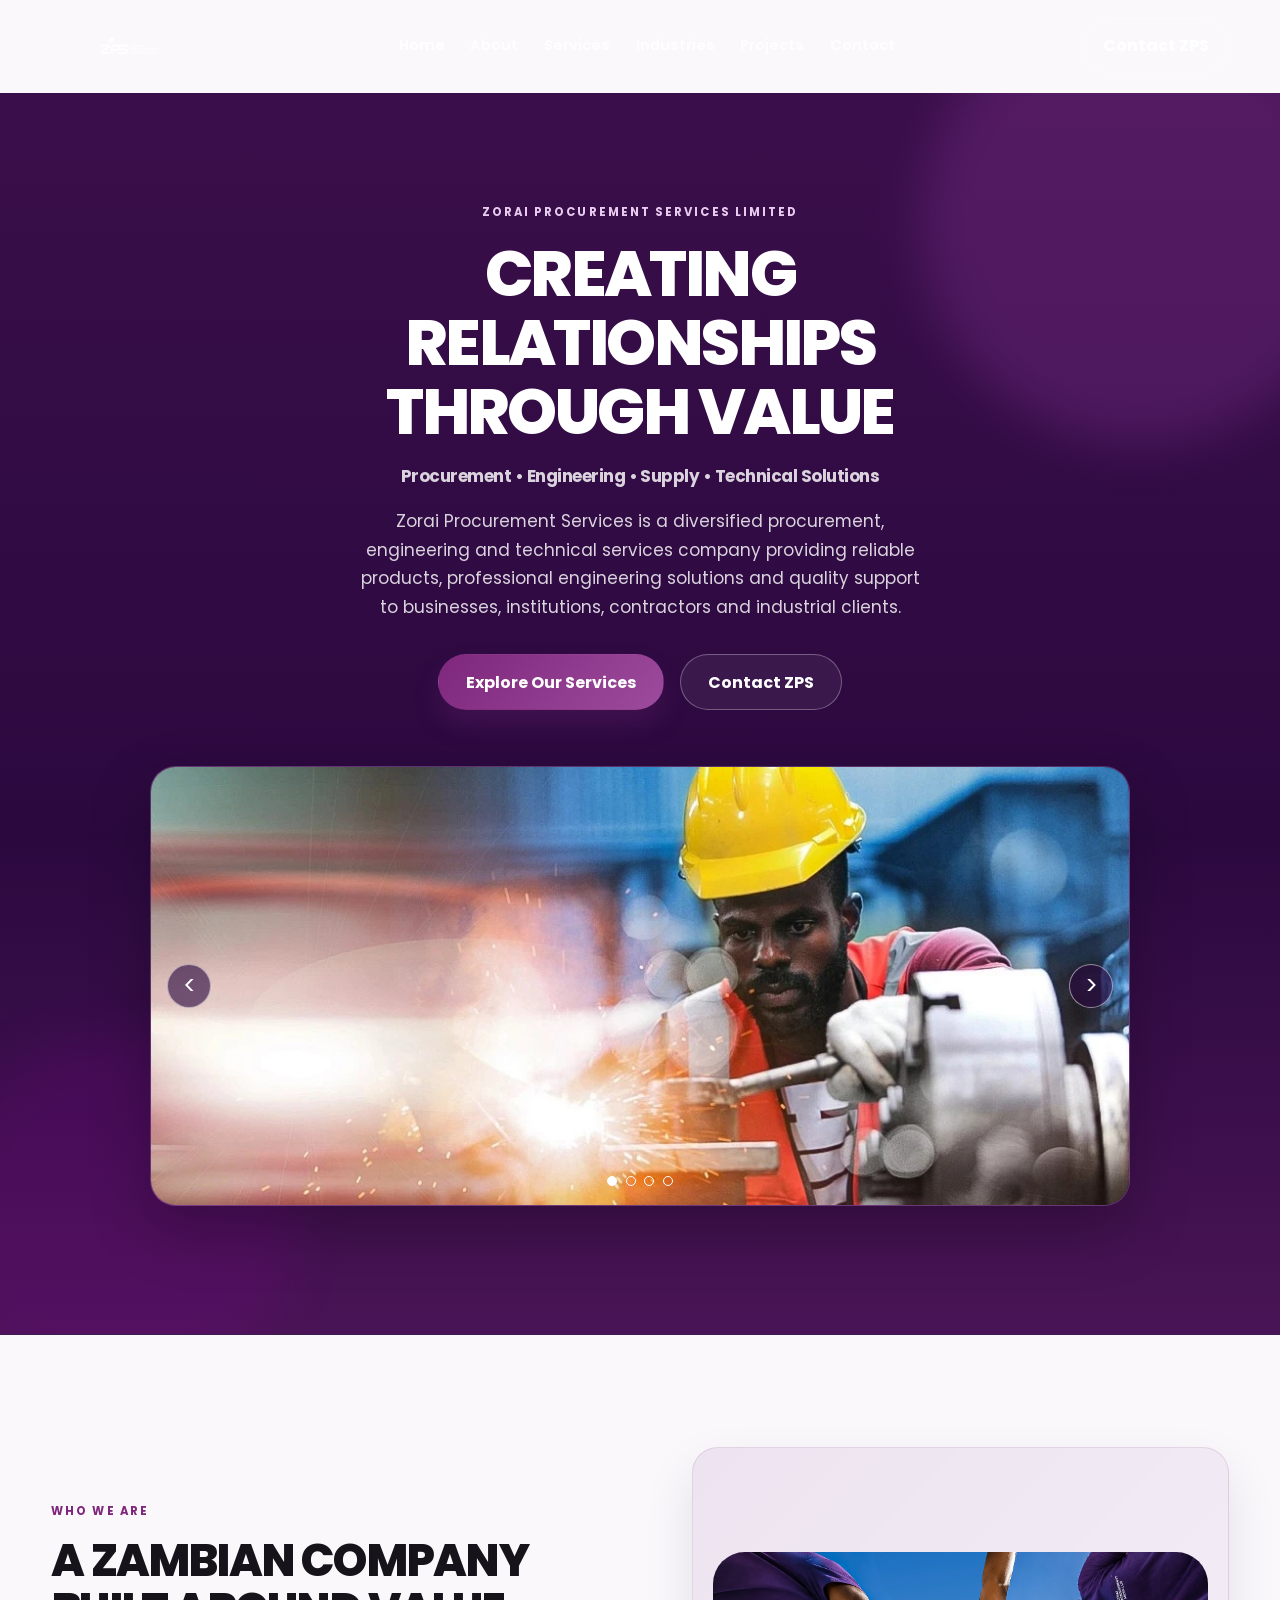
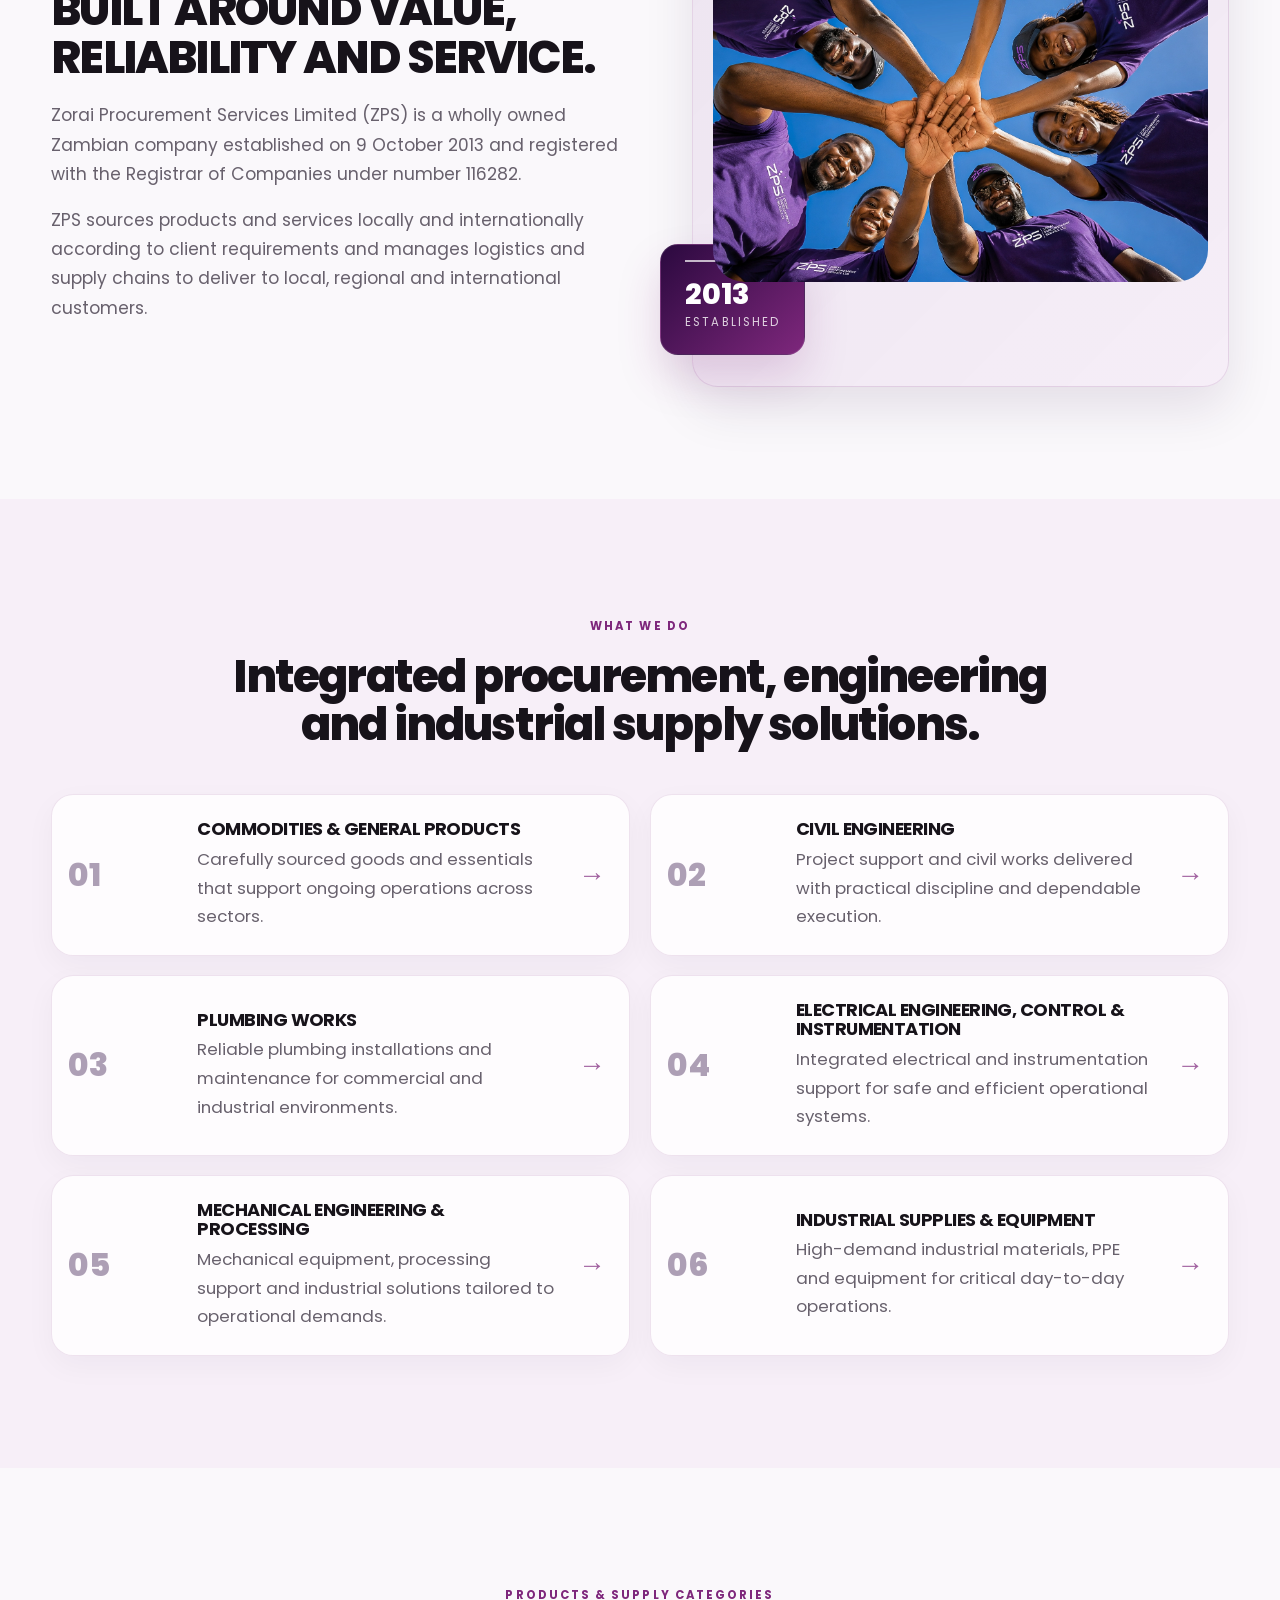
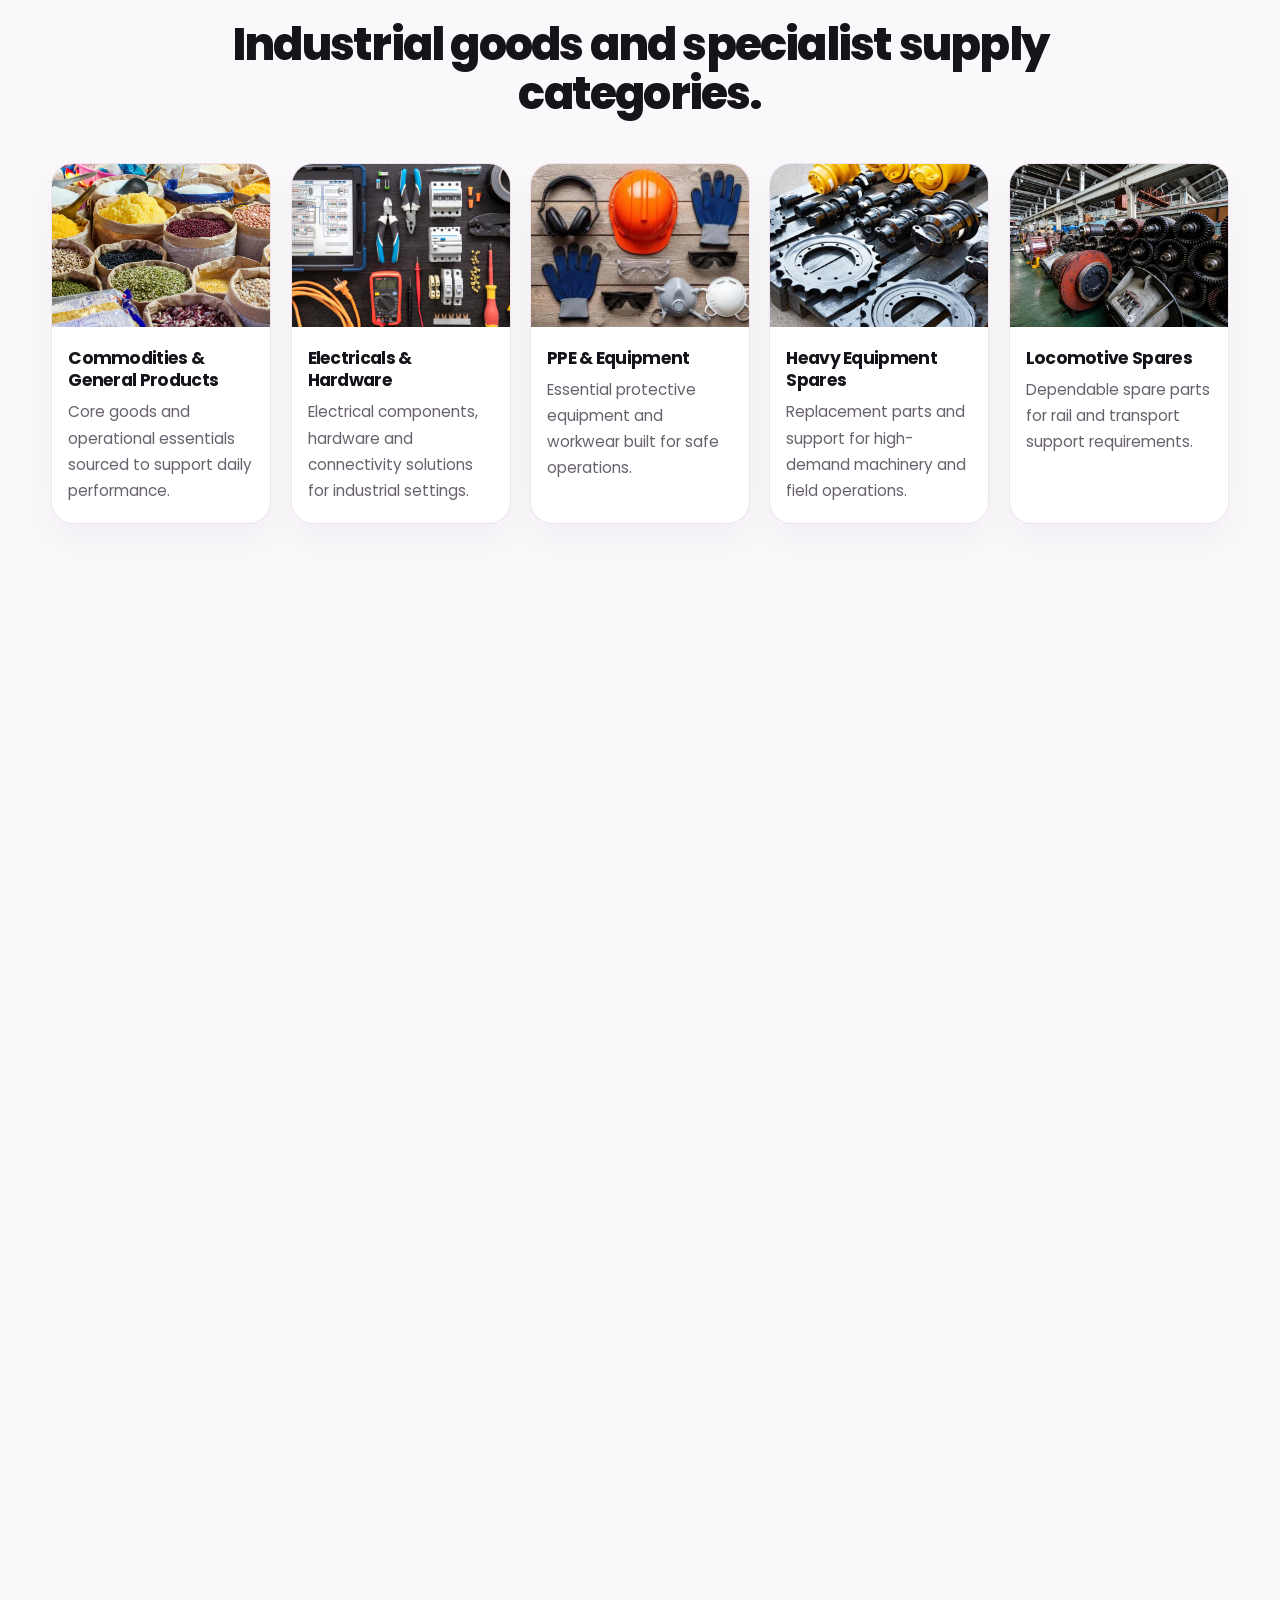
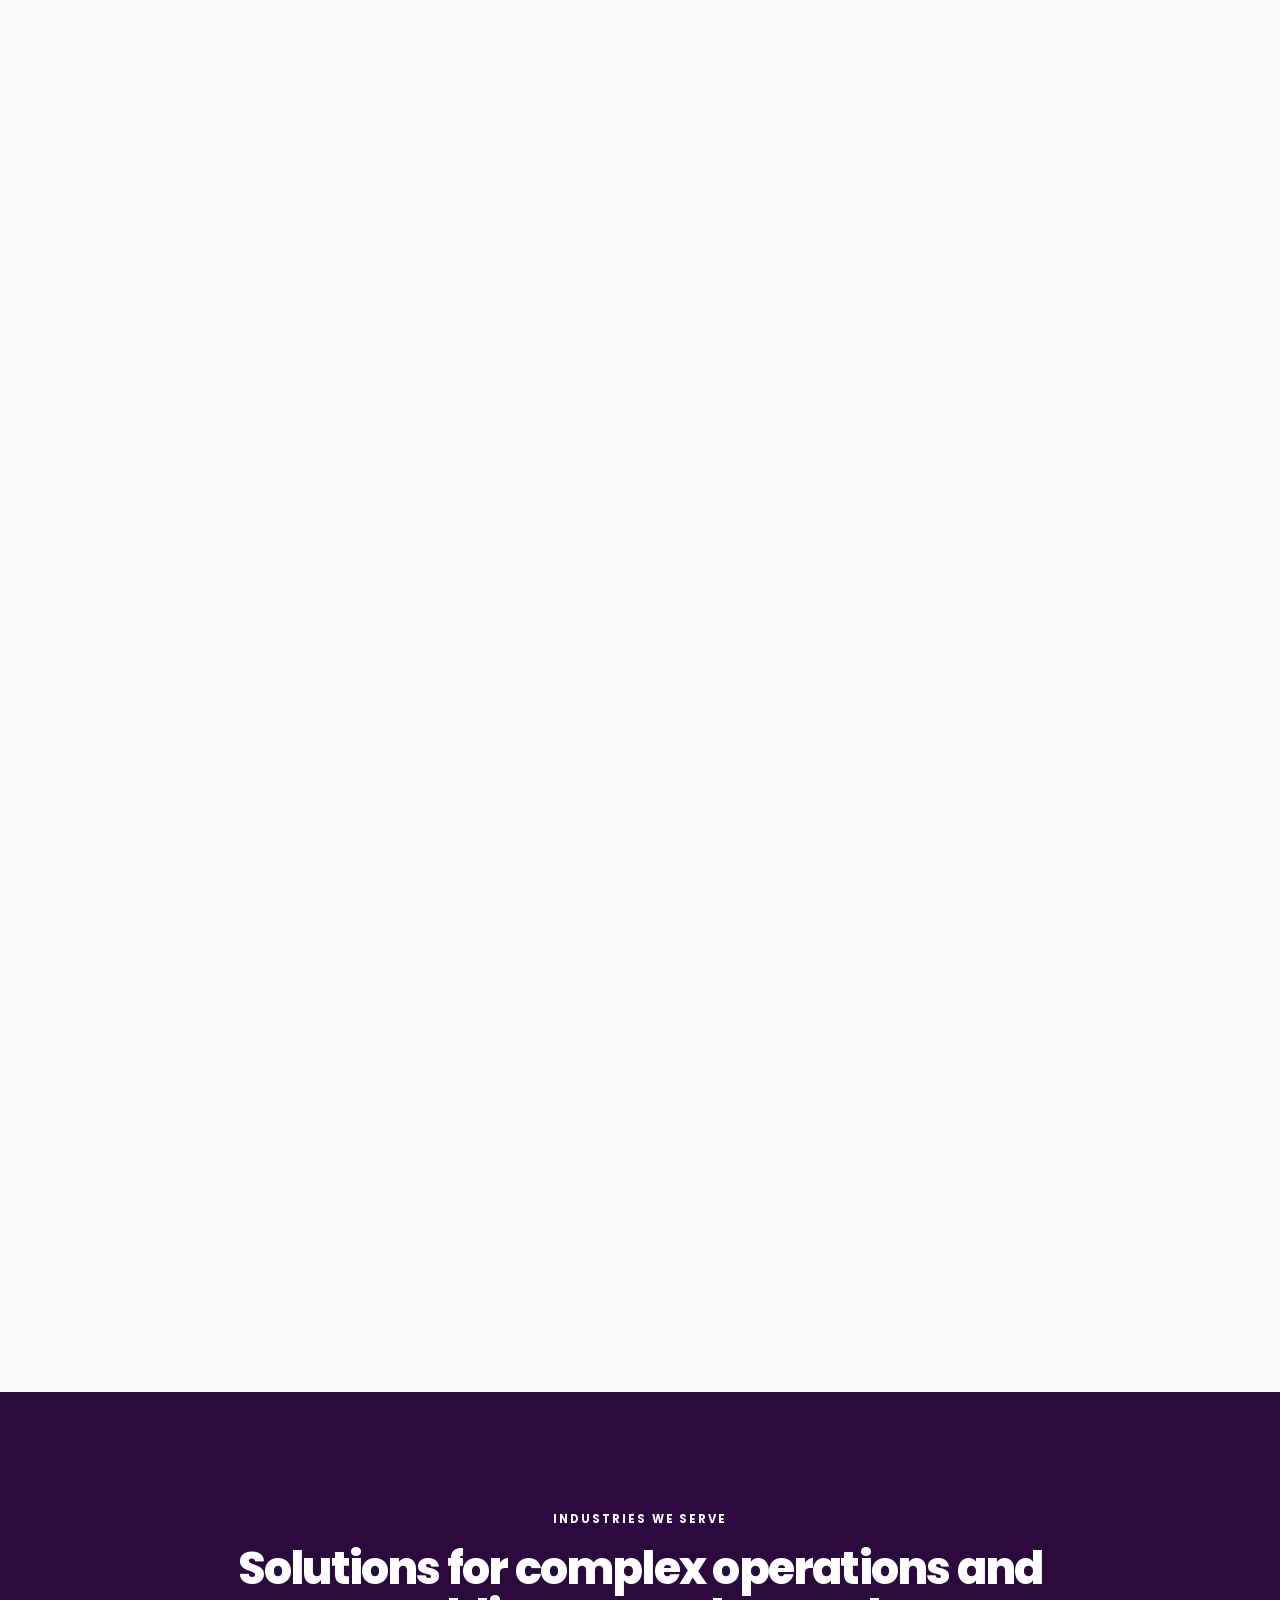
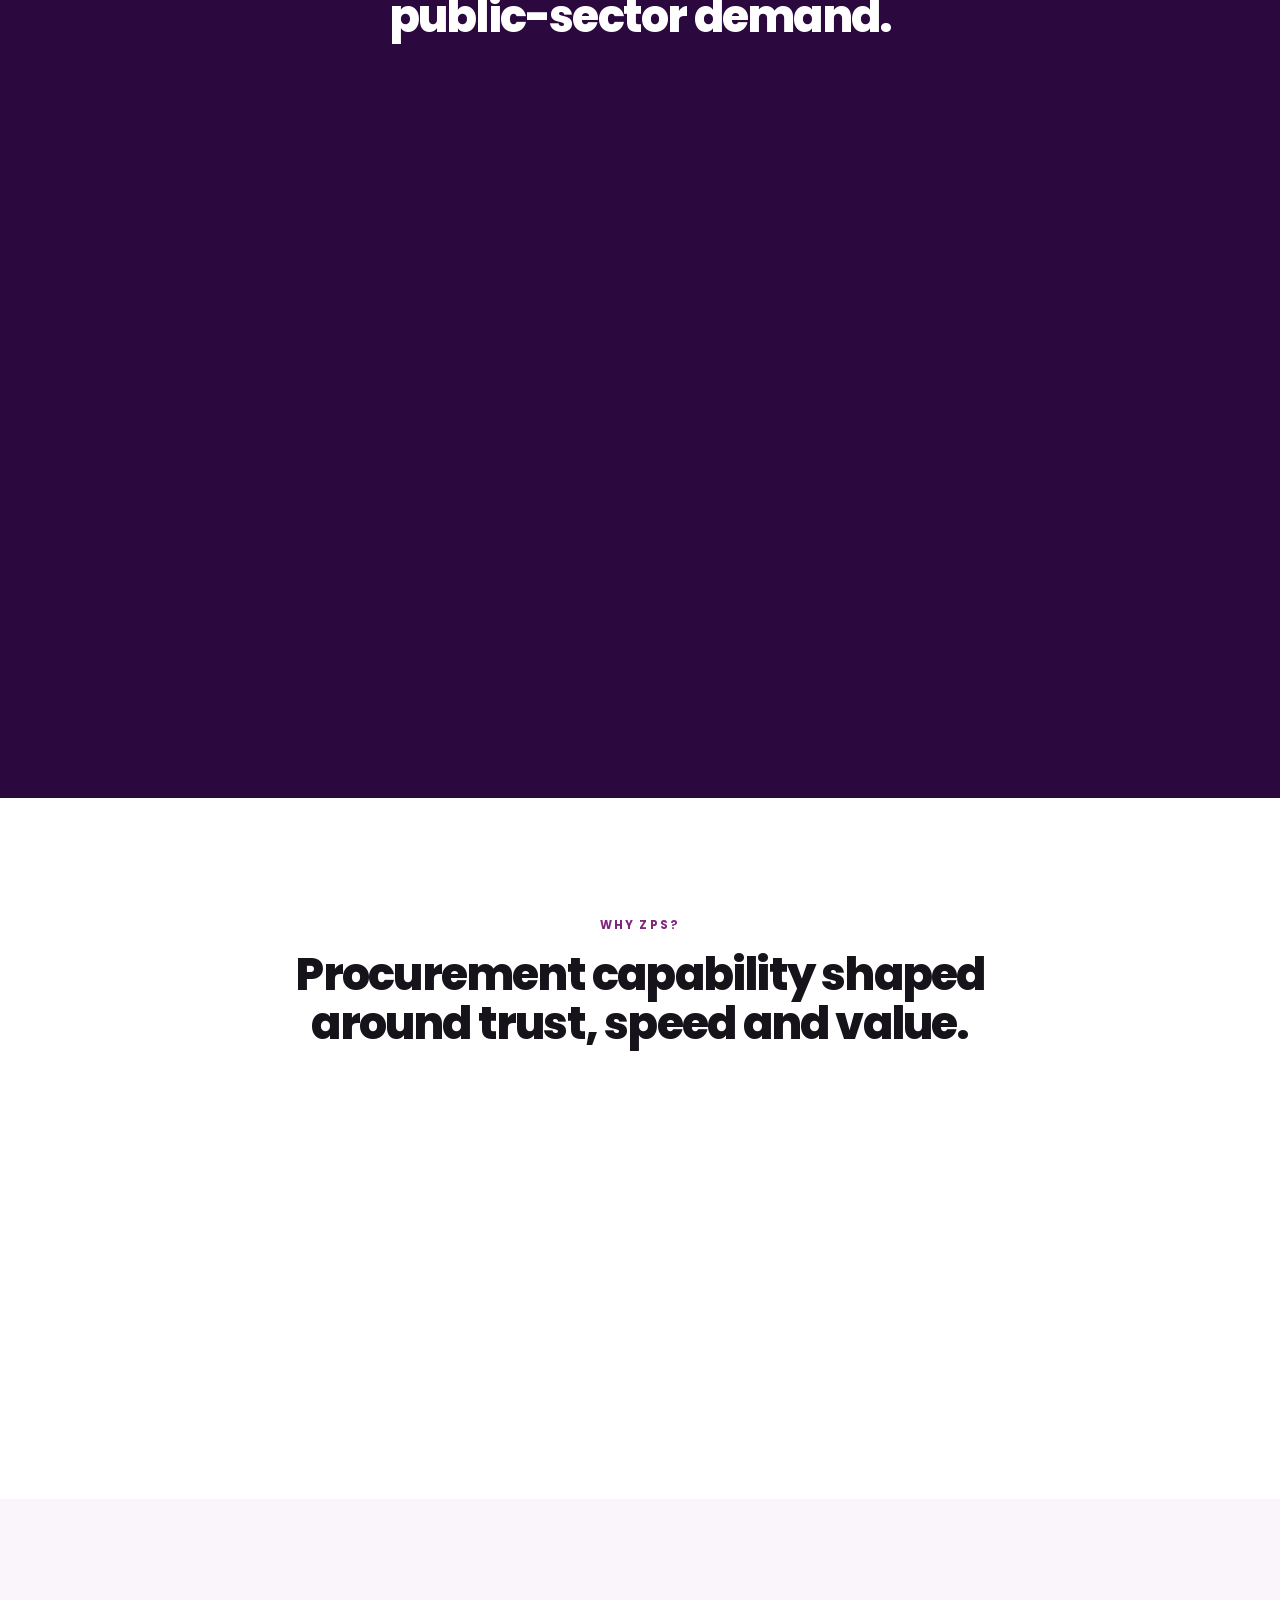
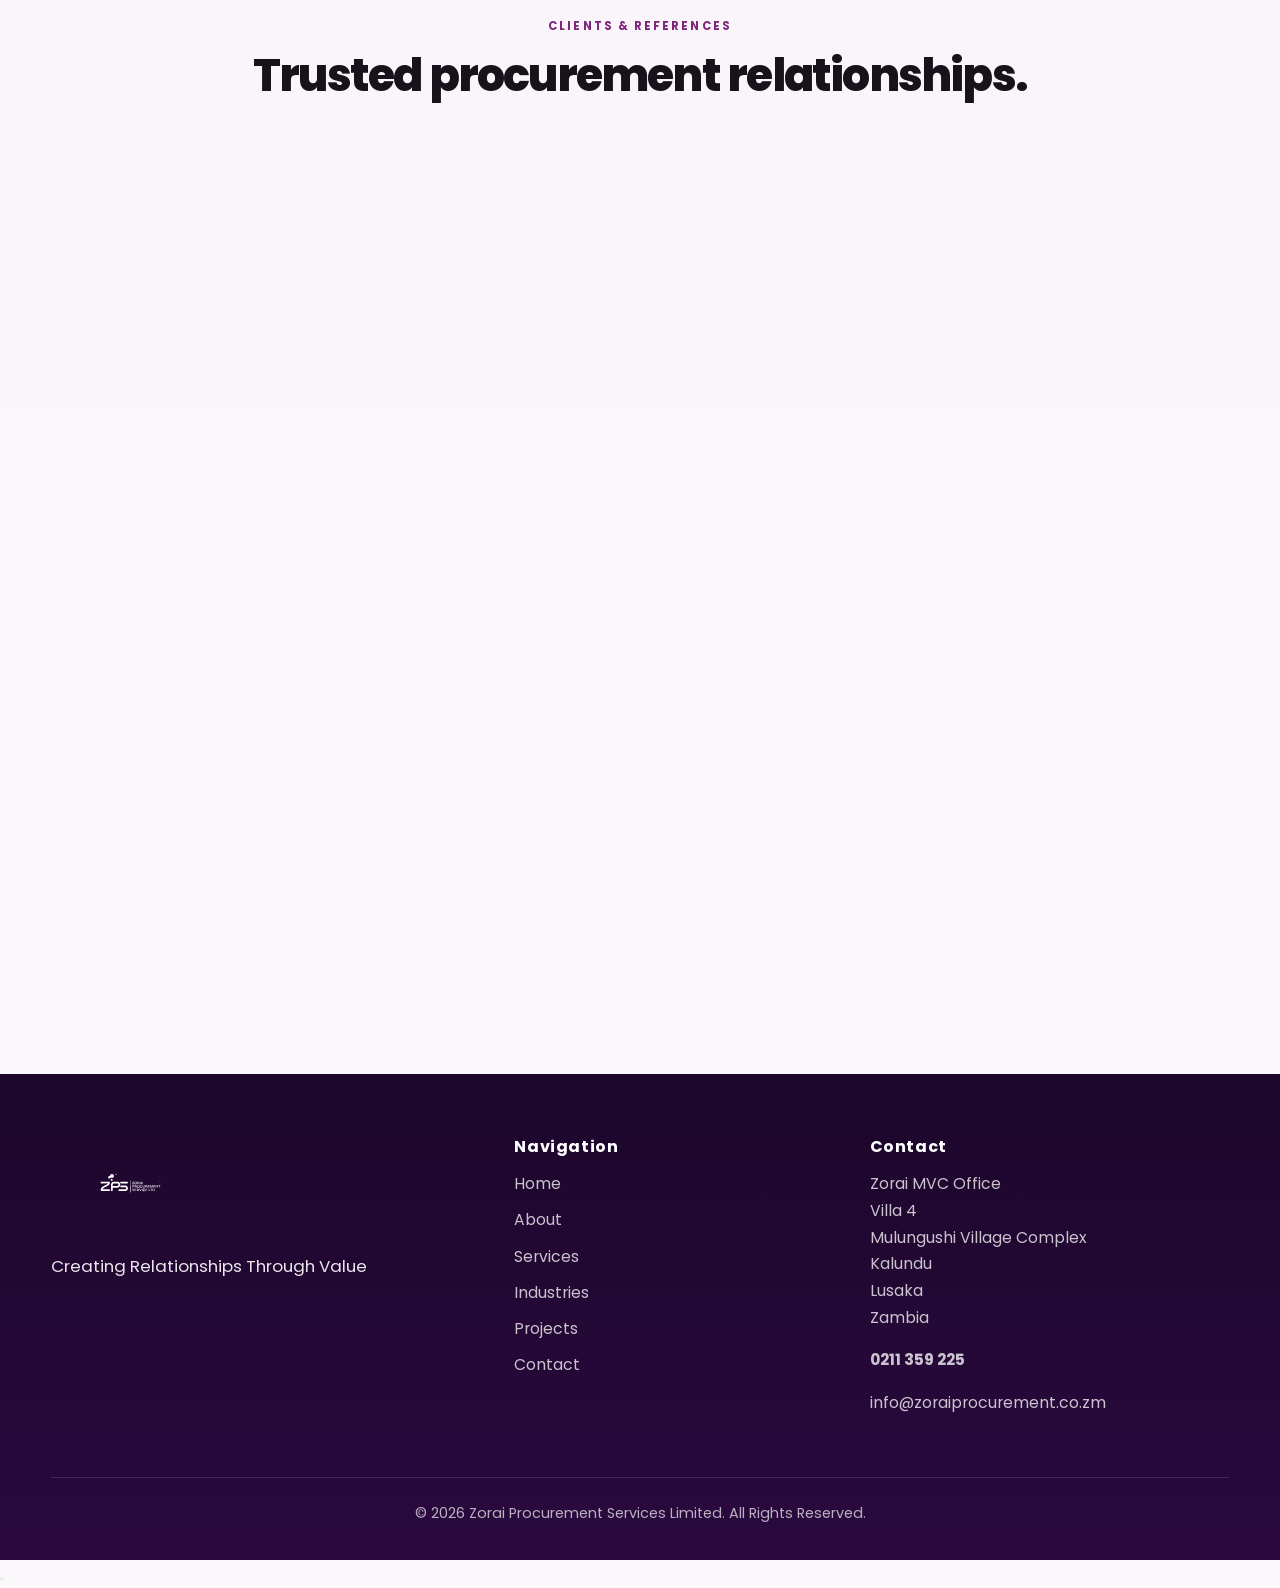
==== commit 7b163aeb: "Add files via upload" ====
--- a/index.html
+++ b/index.html
@@ -55,7 +55,31 @@
                     </div>
                 </div>
 
-                
+                <div class="hero-media hero-delay-6">
+                    <div class="hero-visual hero-carousel" aria-label="Zorai Procurement Services in action">
+                        <div class="hero-carousel-slide is-active">
+                            <img src="images/hero.webp" alt="Industrial engineering operations" class="fit-image">
+                        </div>
+                        <div class="hero-carousel-slide">
+                            <img src="images/commodities-and-general-supply.jpg" alt="Procurement and general supply products" class="fit-image">
+                        </div>
+                        <div class="hero-carousel-slide">
+                            <img src="images/electrical-engineering.webp" alt="Electrical engineering work" class="fit-image">
+                        </div>
+                        <div class="hero-carousel-slide">
+                            <img src="images/mining-industrial-operations.webp" alt="Mining and industrial operations" class="fit-image">
+                        </div>
+
+                        <button class="hero-carousel-control hero-carousel-prev" type="button" aria-label="Previous hero image">&lt;</button>
+                        <button class="hero-carousel-control hero-carousel-next" type="button" aria-label="Next hero image">&gt;</button>
+                        <div class="hero-carousel-dots" role="tablist" aria-label="Choose hero image">
+                            <button class="is-active" type="button" role="tab" aria-label="Show image 1" aria-selected="true"></button>
+                            <button type="button" role="tab" aria-label="Show image 2" aria-selected="false"></button>
+                            <button type="button" role="tab" aria-label="Show image 3" aria-selected="false"></button>
+                            <button type="button" role="tab" aria-label="Show image 4" aria-selected="false"></button>
+                        </div>
+                    </div>
+                </div>
             </div>
         </section>
 
--- a/css/style.css
+++ b/css/style.css
@@ -269,9 +269,9 @@
 
 .logo-image {
     display: block;
-    height: 85px;
+    height: 90px;
     width: auto;
-    max-width: 380px;
+    max-width: 285px;
     filter: brightness(0) invert(1);
     transition: filter 0.25s ease;
 }
@@ -375,10 +375,7 @@
 
 .hero {
     position: relative;
-    background-image: url('../images/hero.webp');
-    background-position: center;
-    background-size: cover;
-    background-repeat: no-repeat;
+    background: linear-gradient(135deg, var(--deep-purple), var(--dark-purple));
     overflow: hidden;
     border-bottom: 1px solid rgba(255,255,255,0.08);
 }
@@ -396,19 +393,21 @@
     position: relative;
     z-index: 1;
     display: grid;
-    grid-template-columns: 1.15fr 0.85fr;
+    grid-template-columns: 1fr;
     align-items: center;
     gap: 2.5rem;
-    min-height: 720px;
-    padding: 3rem 0 5rem;
+    min-height: auto;
+    padding: 5rem 0 13rem;
 }
 
 .hero-copy {
     max-width: 680px;
+    margin: 0 auto;
     color: var(--white);
     position: relative;
     z-index: 1;
     padding-top: 1.5rem;
+    text-align: center;
 }
 
 .hero-copy .eyebrow {
@@ -432,11 +431,14 @@
     color: rgba(255,255,255,0.82);
     font-size: 1.06rem;
     max-width: 560px;
+    margin-right: auto;
+    margin-left: auto;
 }
 
 .hero-actions {
     display: flex;
     flex-wrap: wrap;
+    justify-content: center;
     gap: 1rem;
     margin-top: 2rem;
 }
@@ -445,11 +447,13 @@
     display: block;
     position: relative;
     z-index: 1;
+    width: min(86%, 980px);
+    margin: 1rem auto -5rem;
 }
 
 .hero-visual {
     position: relative;
-    min-height: 560px;
+    min-height: 440px;
     border: 1px solid rgba(255,255,255,0.14);
     border-radius: 26px;
     background:
@@ -462,6 +466,76 @@
     animation: heroReveal 1s cubic-bezier(.2,.8,.2,1) .55s forwards;
 }
 
+.hero-visual .fit-image {
+    position: absolute;
+    inset: 0;
+}
+
+.hero-carousel-slide {
+    position: absolute;
+    inset: 0;
+    opacity: 0;
+    transition: opacity 0.7s ease;
+}
+
+.hero-carousel-slide.is-active {
+    opacity: 1;
+}
+
+.hero-carousel-control {
+    position: absolute;
+    top: 50%;
+    z-index: 2;
+    display: inline-flex;
+    align-items: center;
+    justify-content: center;
+    width: 44px;
+    height: 44px;
+    border: 1px solid rgba(255,255,255,0.5);
+    border-radius: 50%;
+    background: rgba(43, 9, 63, 0.62);
+    color: var(--white);
+    font-size: 1.5rem;
+    line-height: 1;
+    transform: translateY(-50%);
+    cursor: pointer;
+}
+
+.hero-carousel-control:hover,
+.hero-carousel-control:focus-visible {
+    background: var(--primary-purple);
+}
+
+.hero-carousel-prev { left: 1rem; }
+.hero-carousel-next { right: 1rem; }
+
+.hero-carousel-dots {
+    position: absolute;
+    right: 0;
+    bottom: 1.2rem;
+    left: 0;
+    z-index: 2;
+    display: flex;
+    justify-content: center;
+    gap: 0.55rem;
+}
+
+.hero-carousel-dots button {
+    width: 10px;
+    height: 10px;
+    padding: 0;
+    border: 1px solid var(--white);
+    border-radius: 50%;
+    background: transparent;
+    cursor: pointer;
+}
+
+.hero-carousel-dots button.is-active,
+.hero-carousel-dots button:hover,
+.hero-carousel-dots button:focus-visible {
+    background: var(--white);
+}
+
 .visual-panel {
     position: absolute;
     border-radius: 18px;
@@ -478,8 +552,8 @@
 }
 
 @media (max-width: 640px) {
-    .hero {
-        background-position: center 30%;
+    .hero-inner {
+        padding-top: 2rem;
     }
 }
 
@@ -1264,8 +1338,8 @@
 }
 
 @media (max-width: 700px) {
-    .hero {
-        background-position: 58% center;
+    .hero-inner {
+        padding-bottom: 3.5rem;
     }
 }
 
@@ -2748,8 +2822,8 @@
 
 @media (max-width: 600px) {
     .logo-image {
-        height: 46px;
-        max-width: 180px;
+        height: 72px;
+        max-width: 225px;
     }
 
     .hero-visual {
@@ -3368,6 +3442,10 @@
         padding-top: 3rem;
     }
 
+    .hero-media {
+        width: min(92%, 820px);
+    }
+
     .hero-visual {
         min-height: 420px;
     }
@@ -3423,8 +3501,8 @@
     }
 
     .logo-image {
-        height: 52px;
-        max-width: 210px;
+        height: 72px;
+        max-width: 225px;
     }
 
     .nav-container {
@@ -3437,6 +3515,15 @@
 
     .hero-copy {
         max-width: none;
+    }
+
+    .hero-inner {
+        padding-bottom: 8rem;
+    }
+
+    .hero-media {
+        width: 100%;
+        margin-bottom: -2rem;
     }
 
     .hero-actions {
